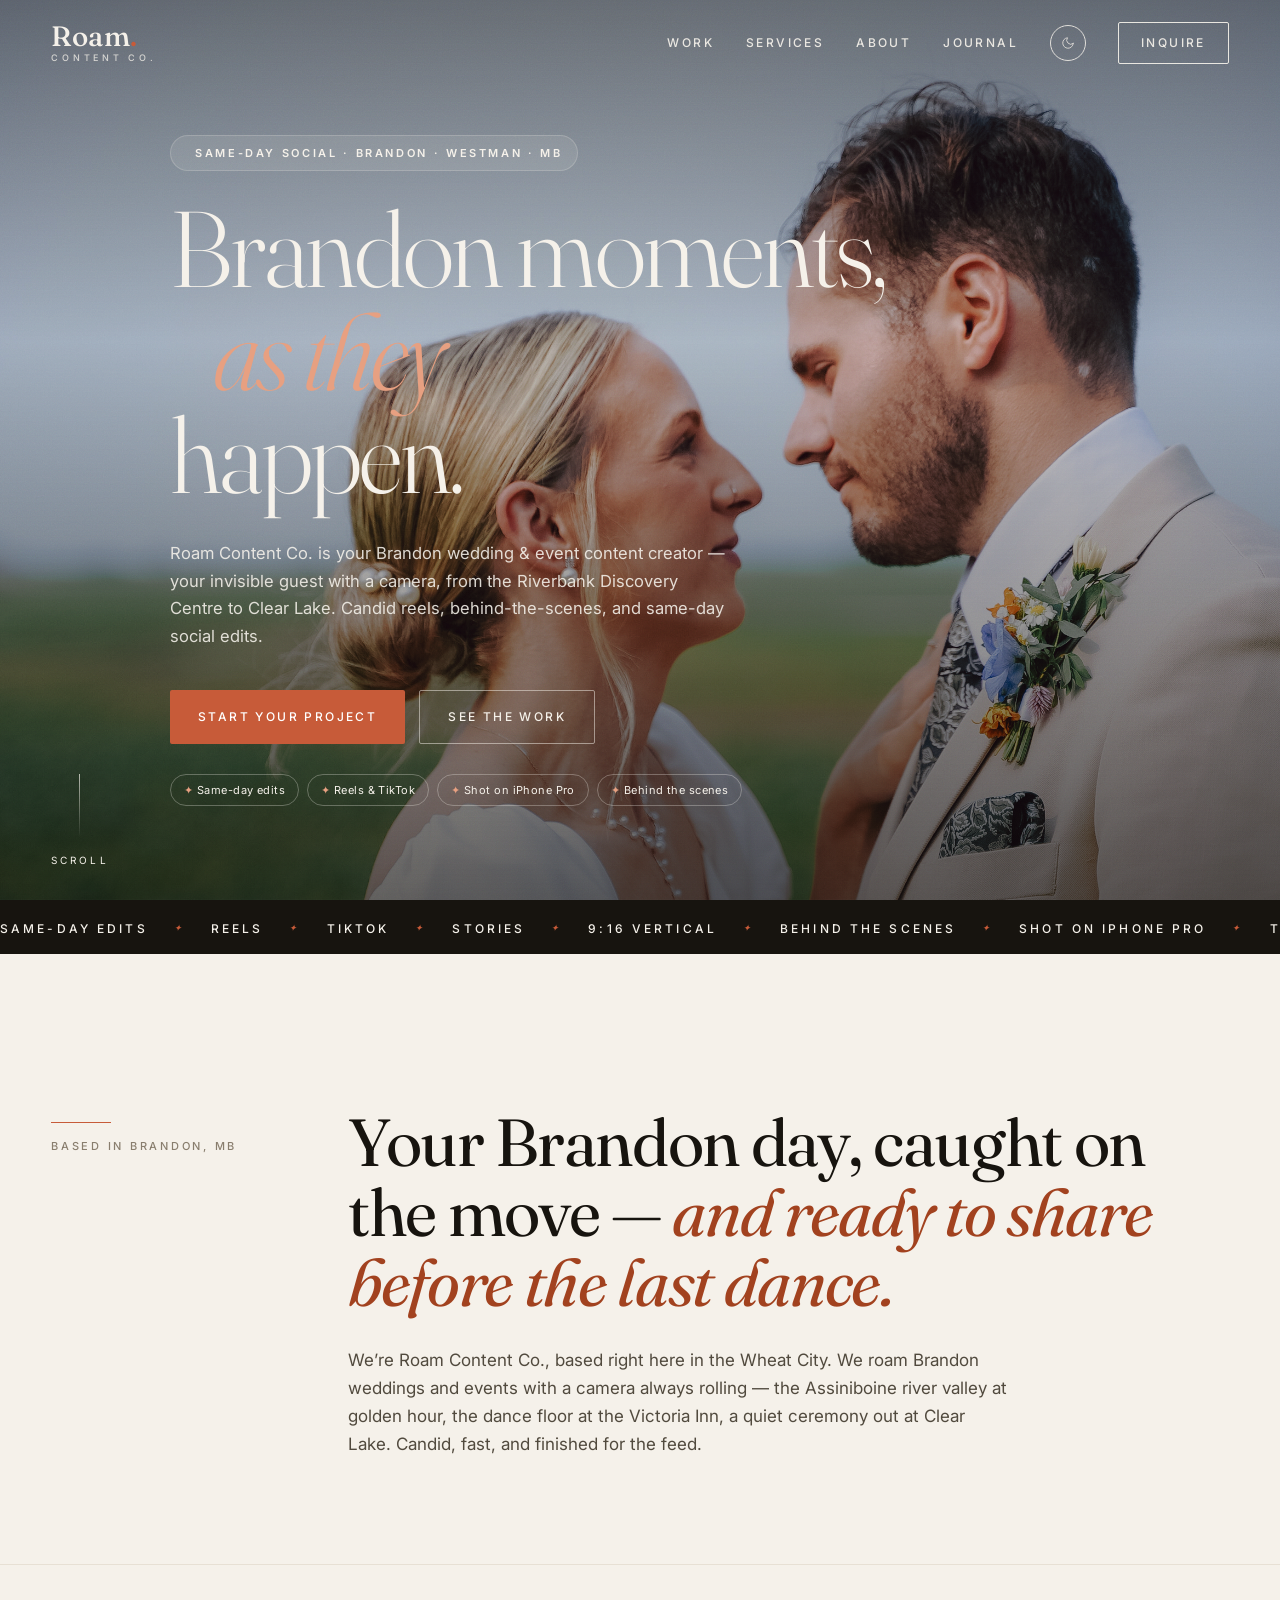
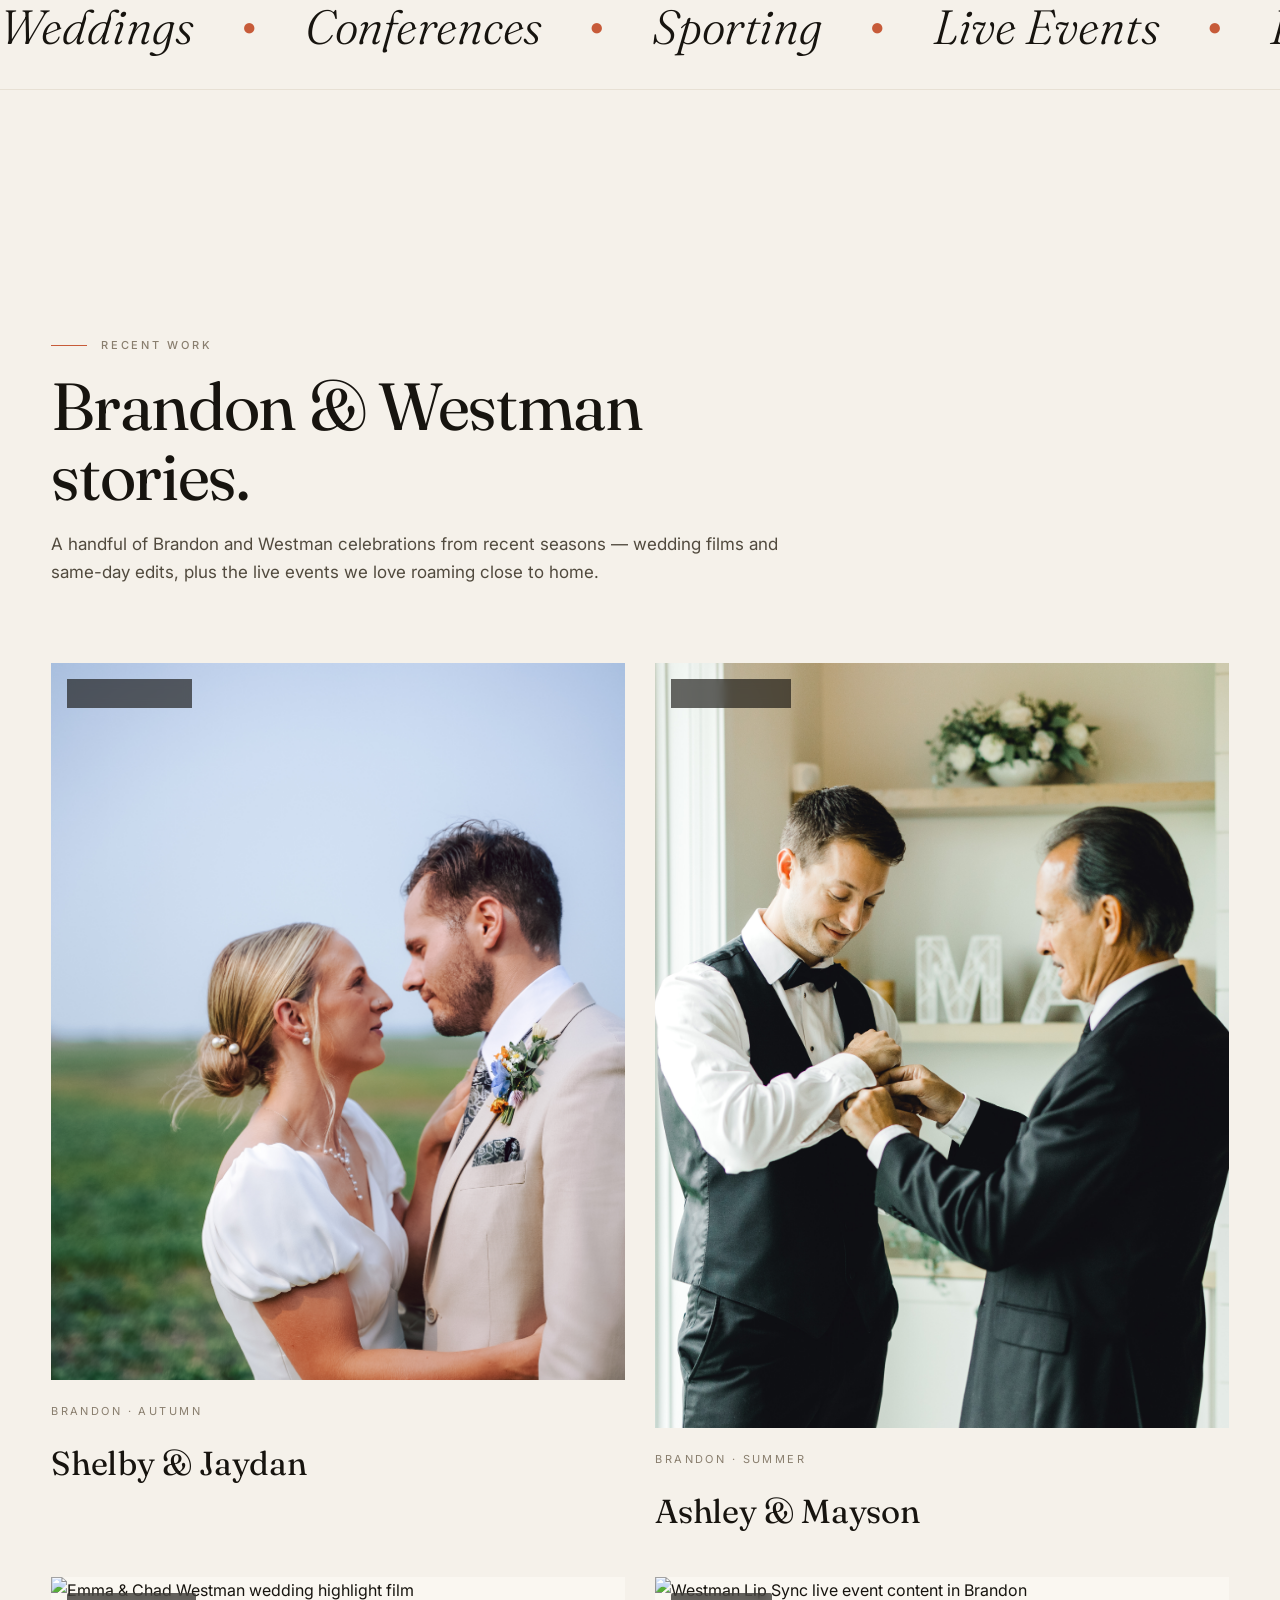
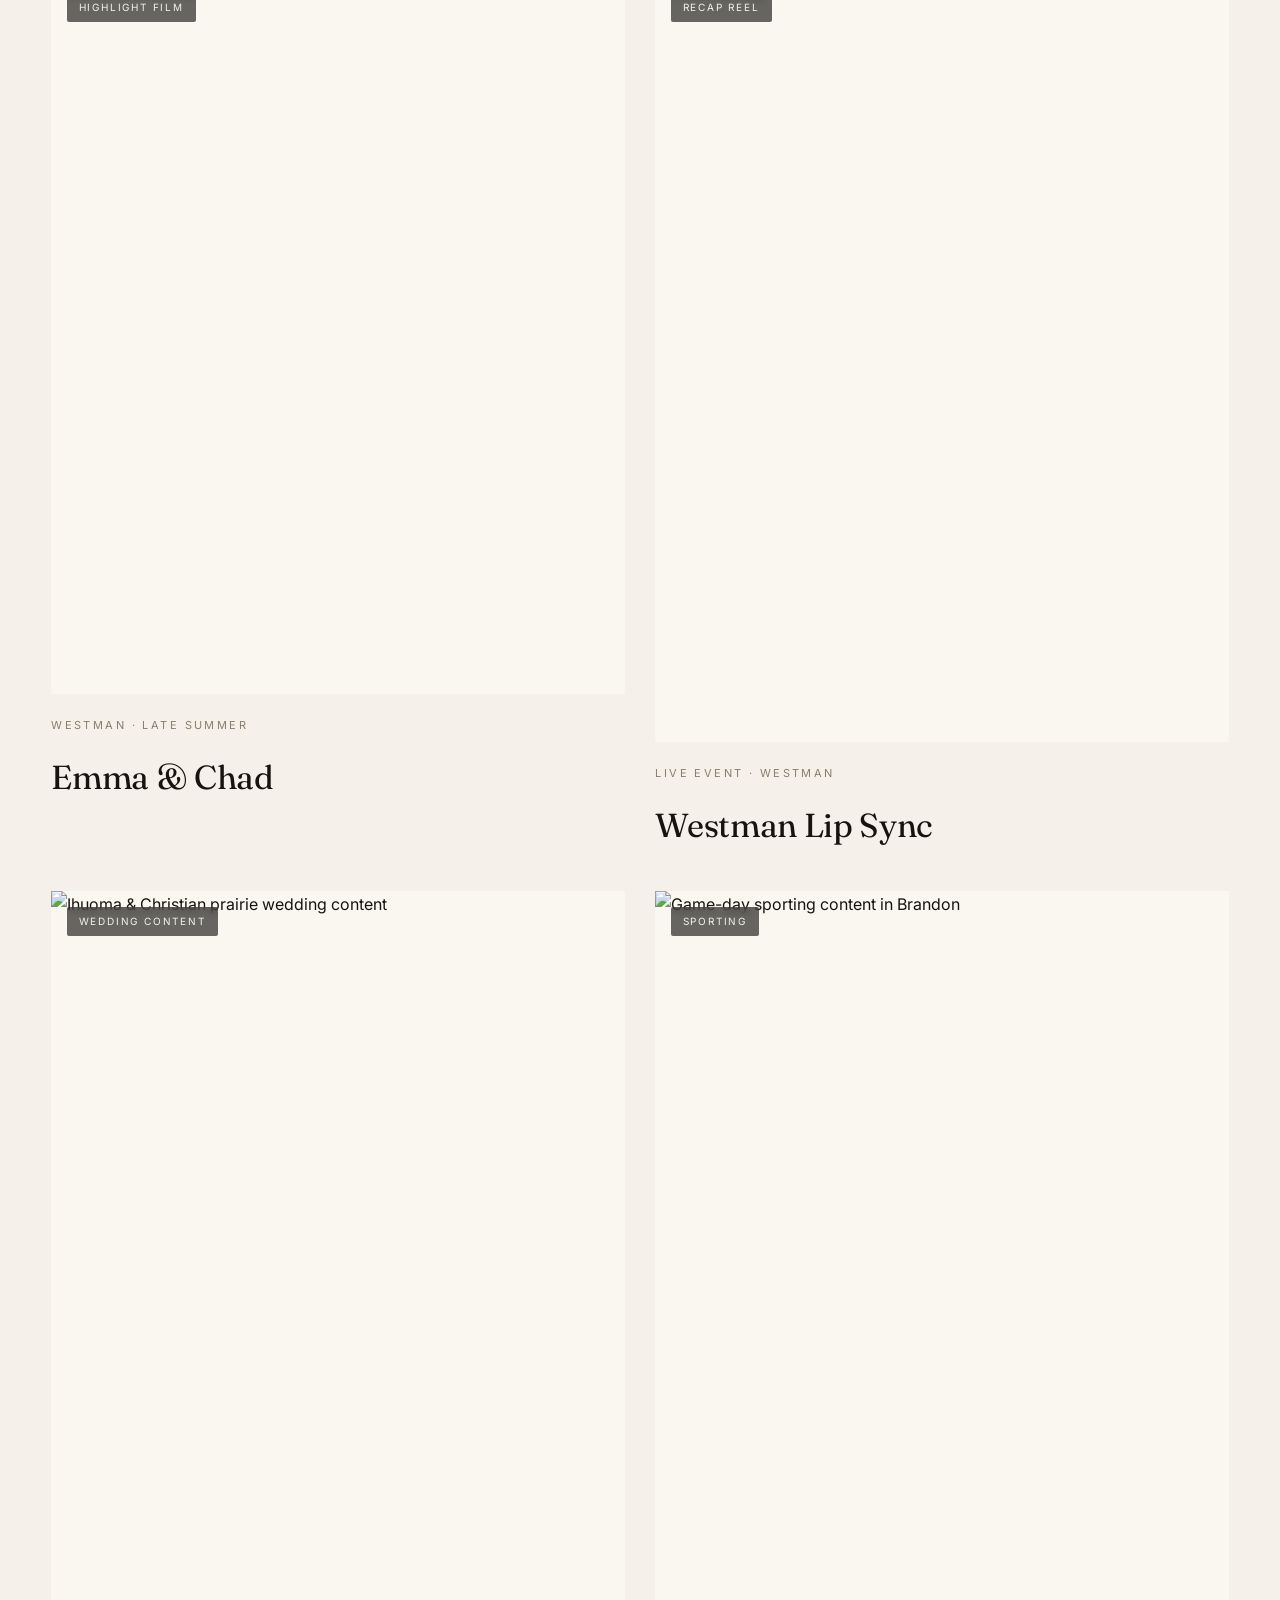
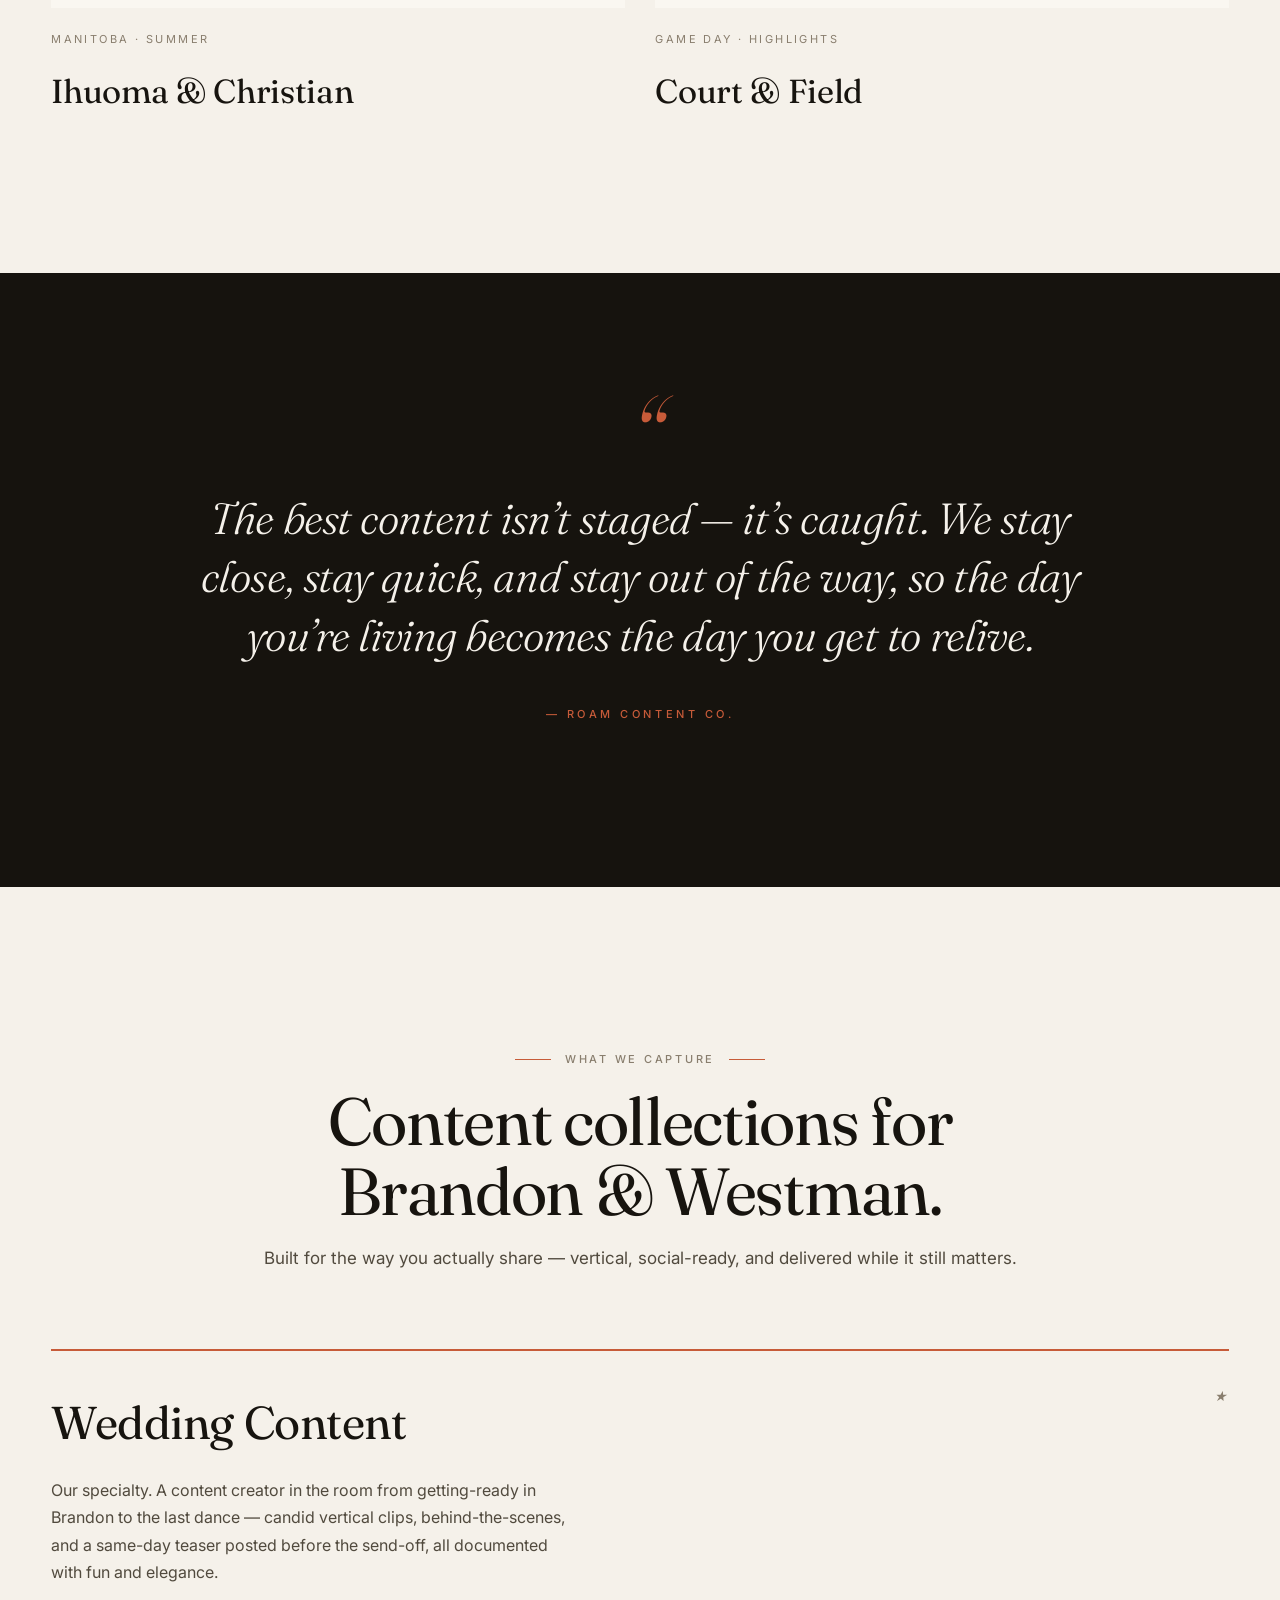
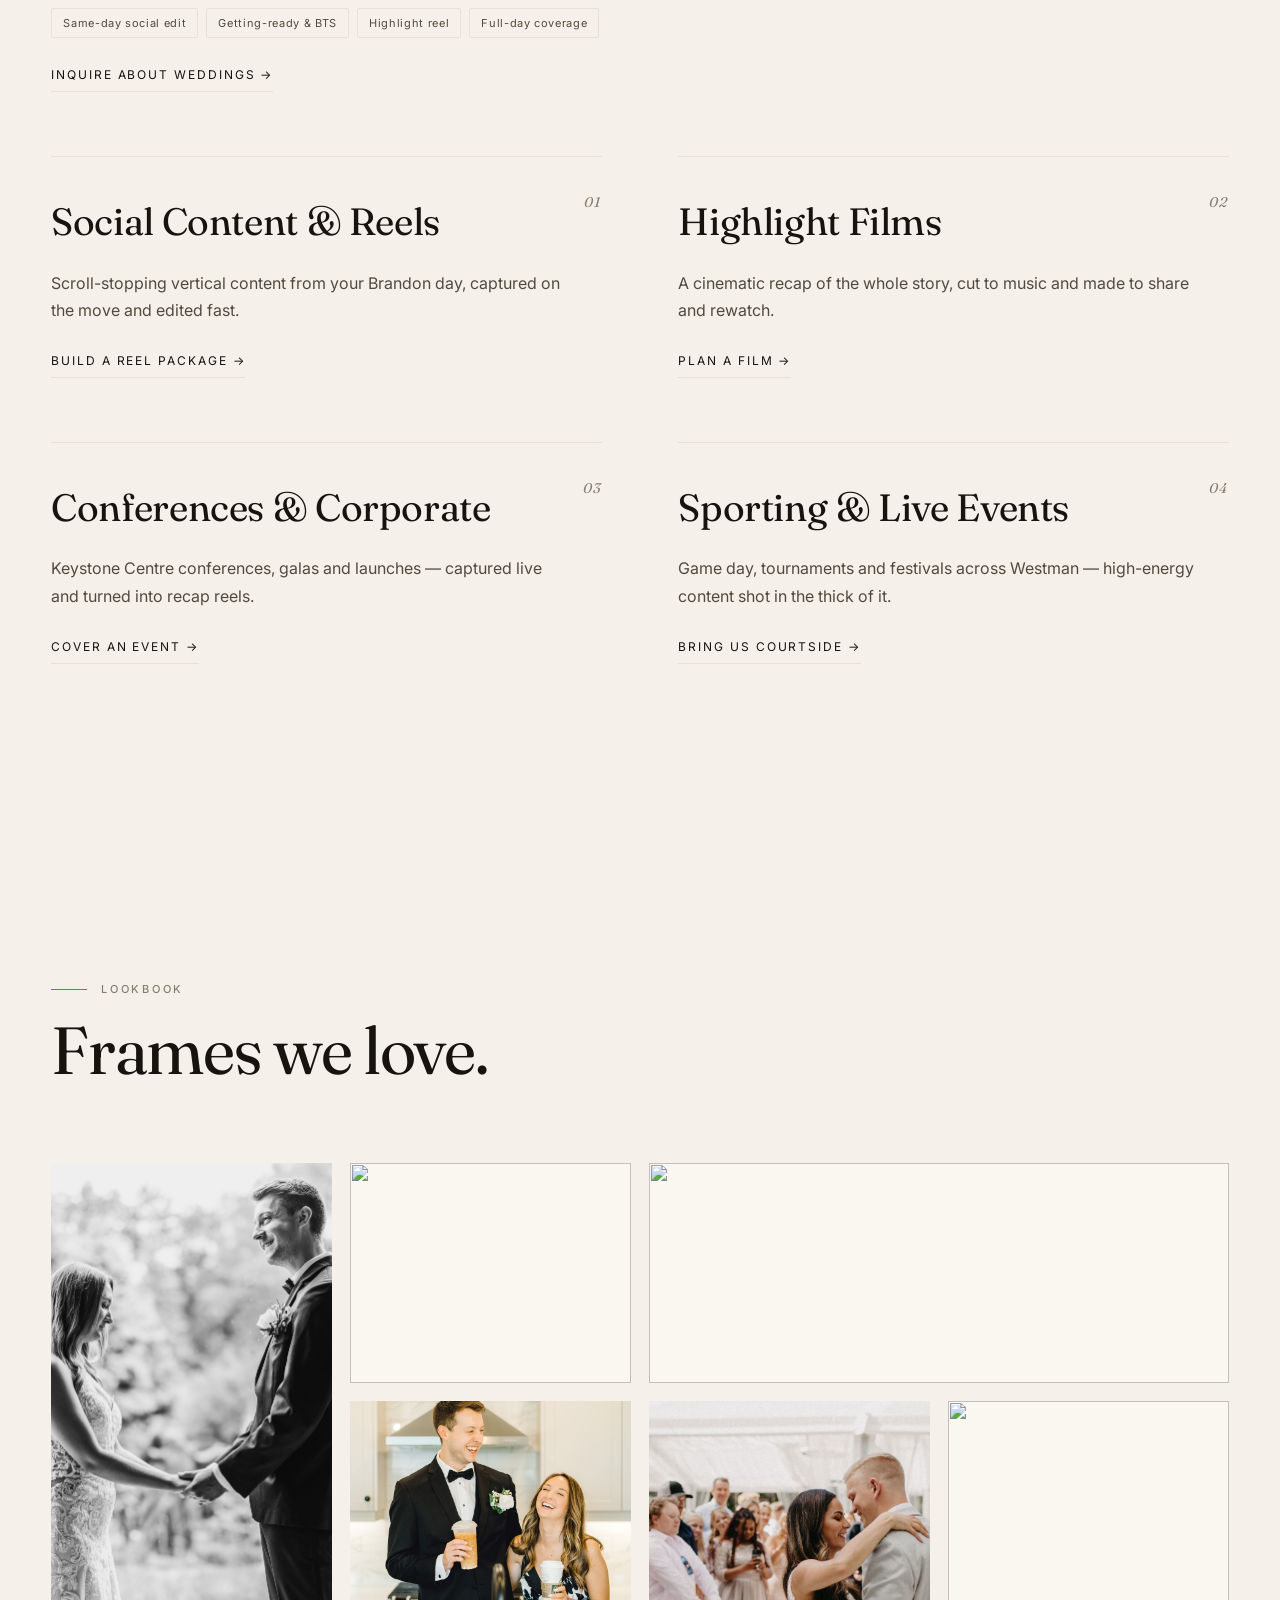
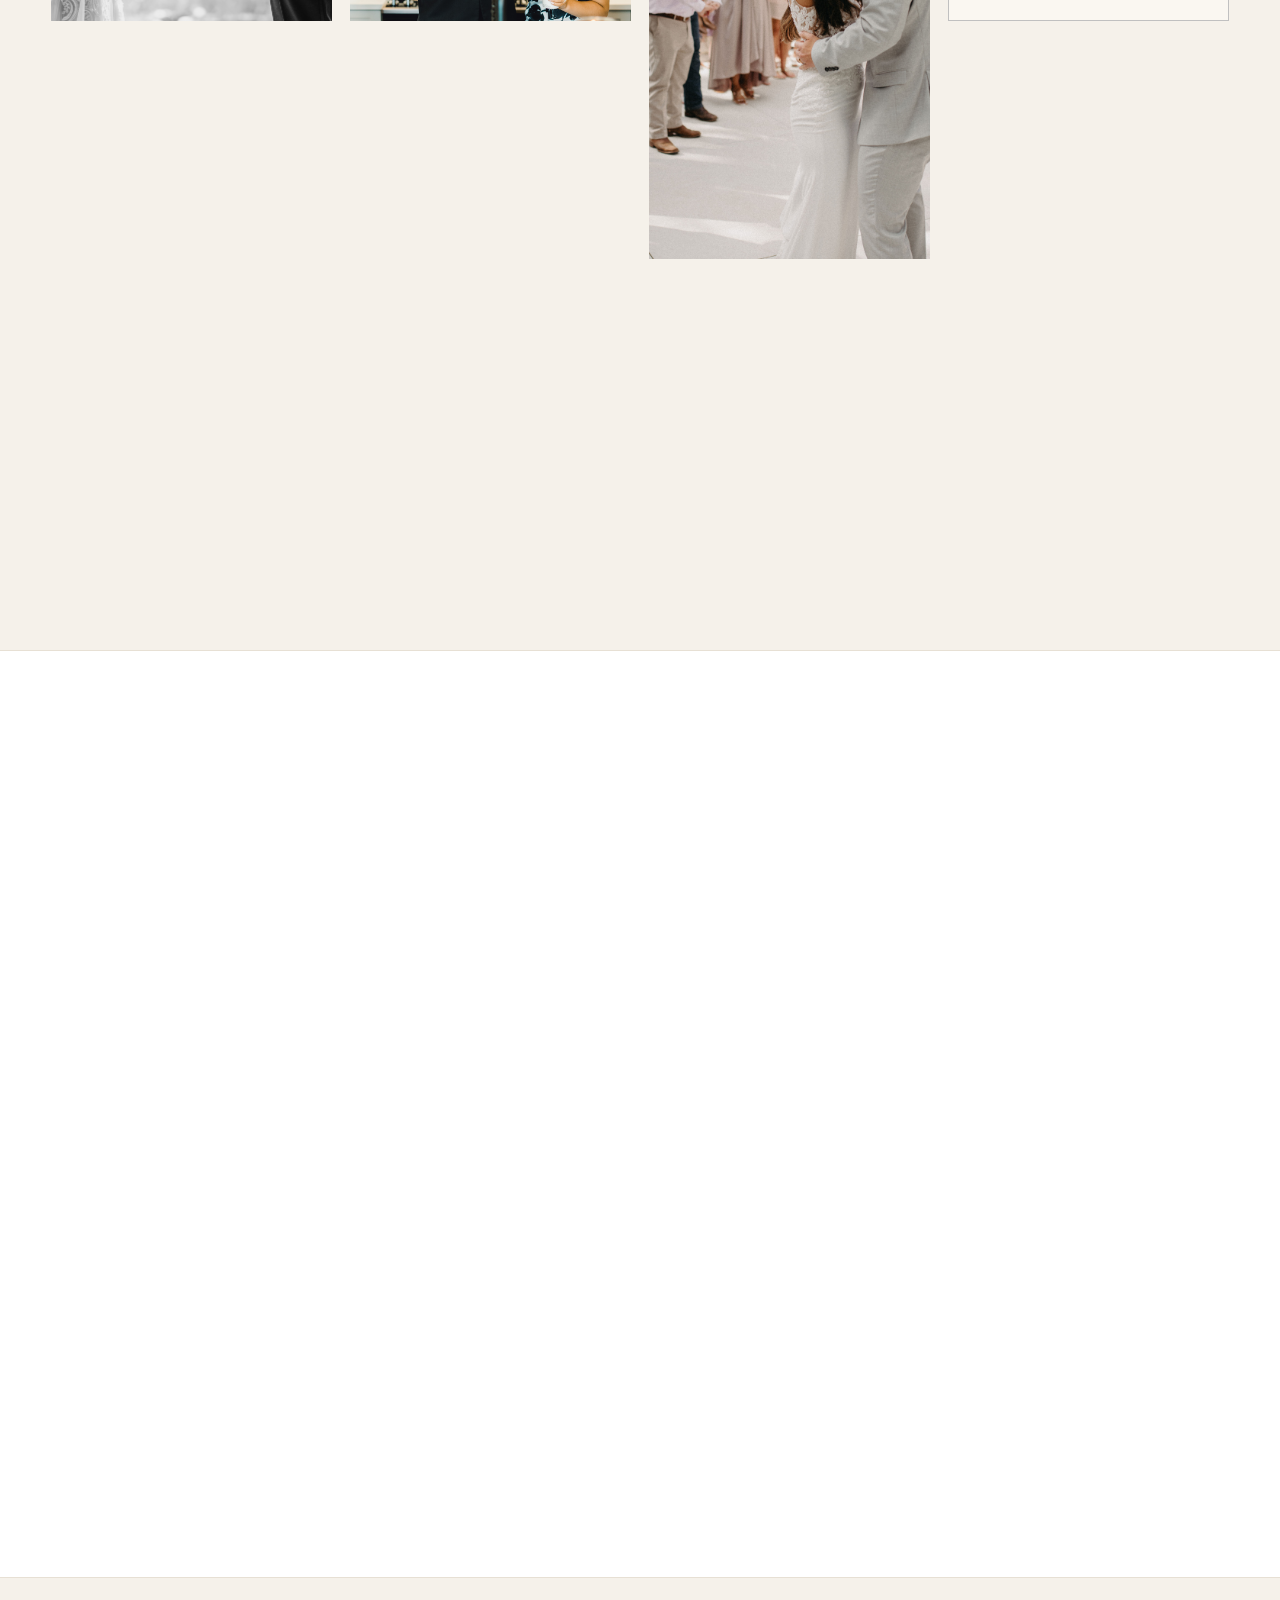
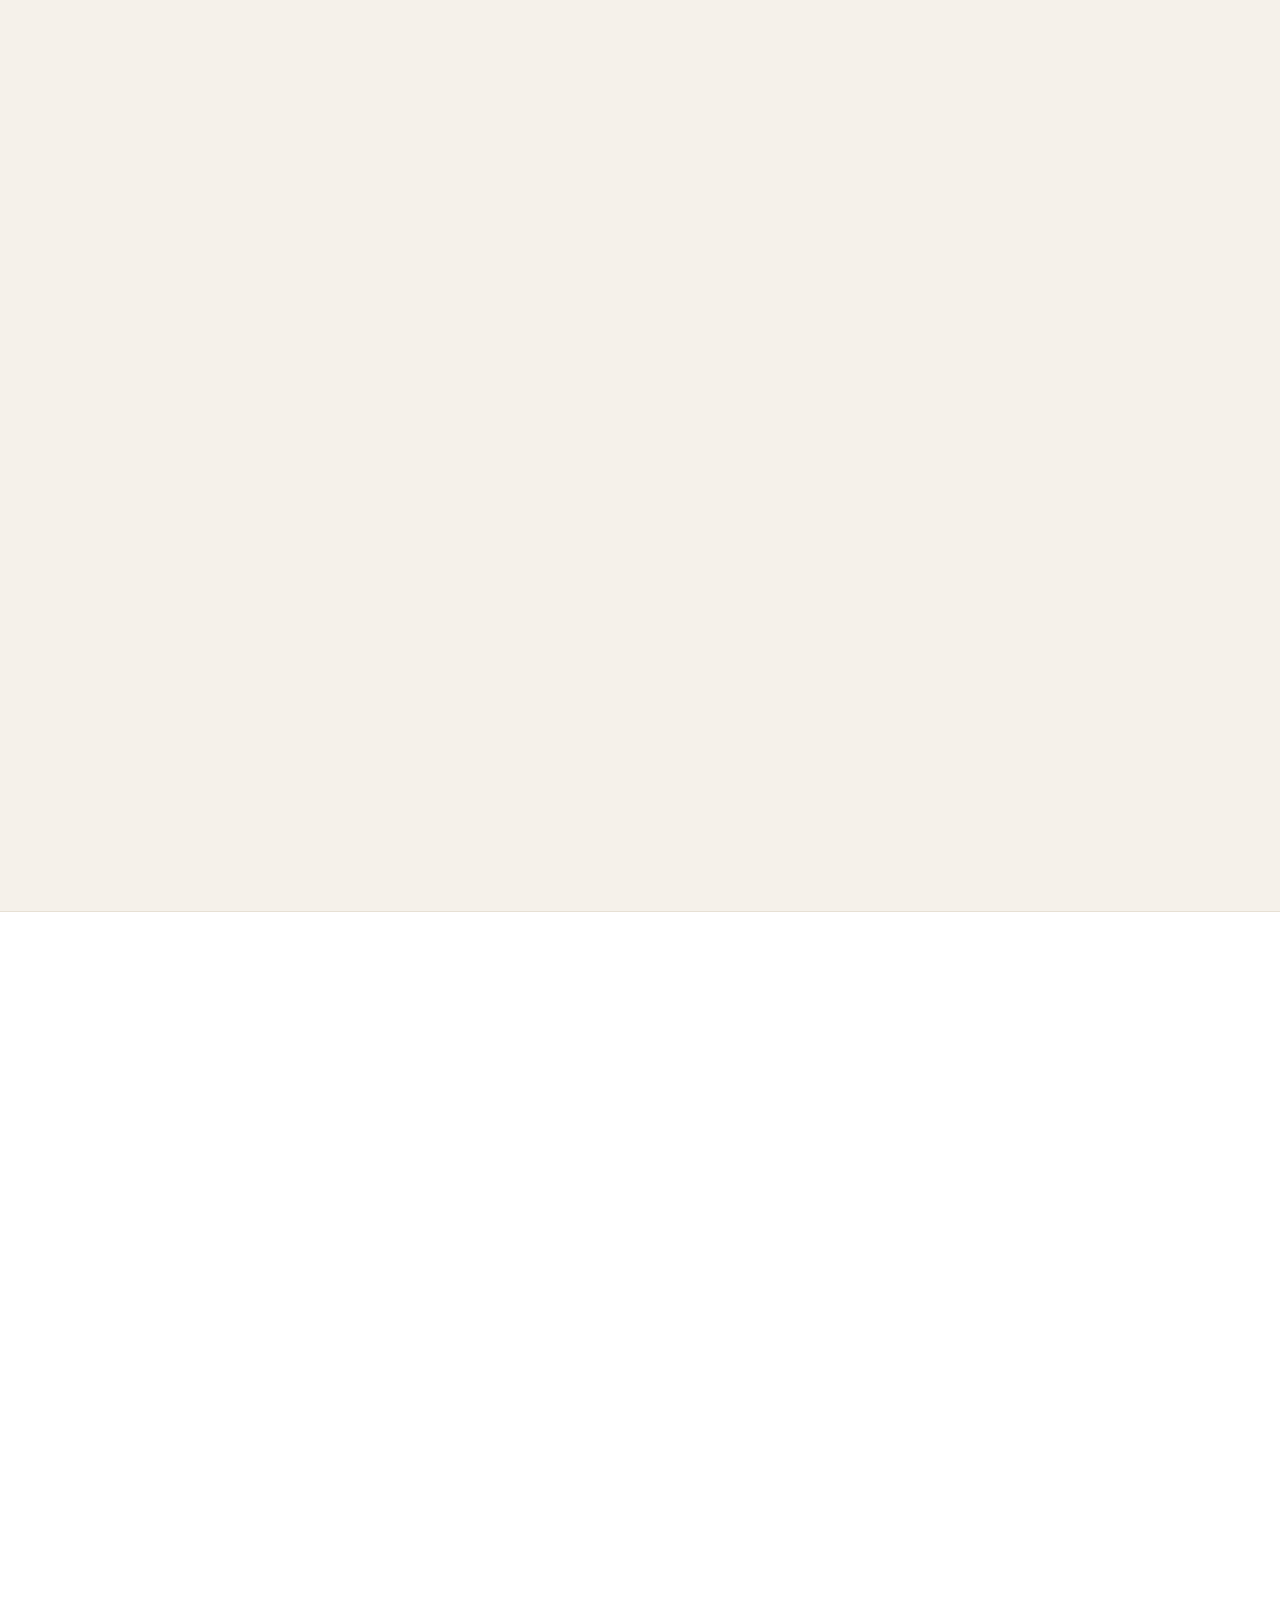
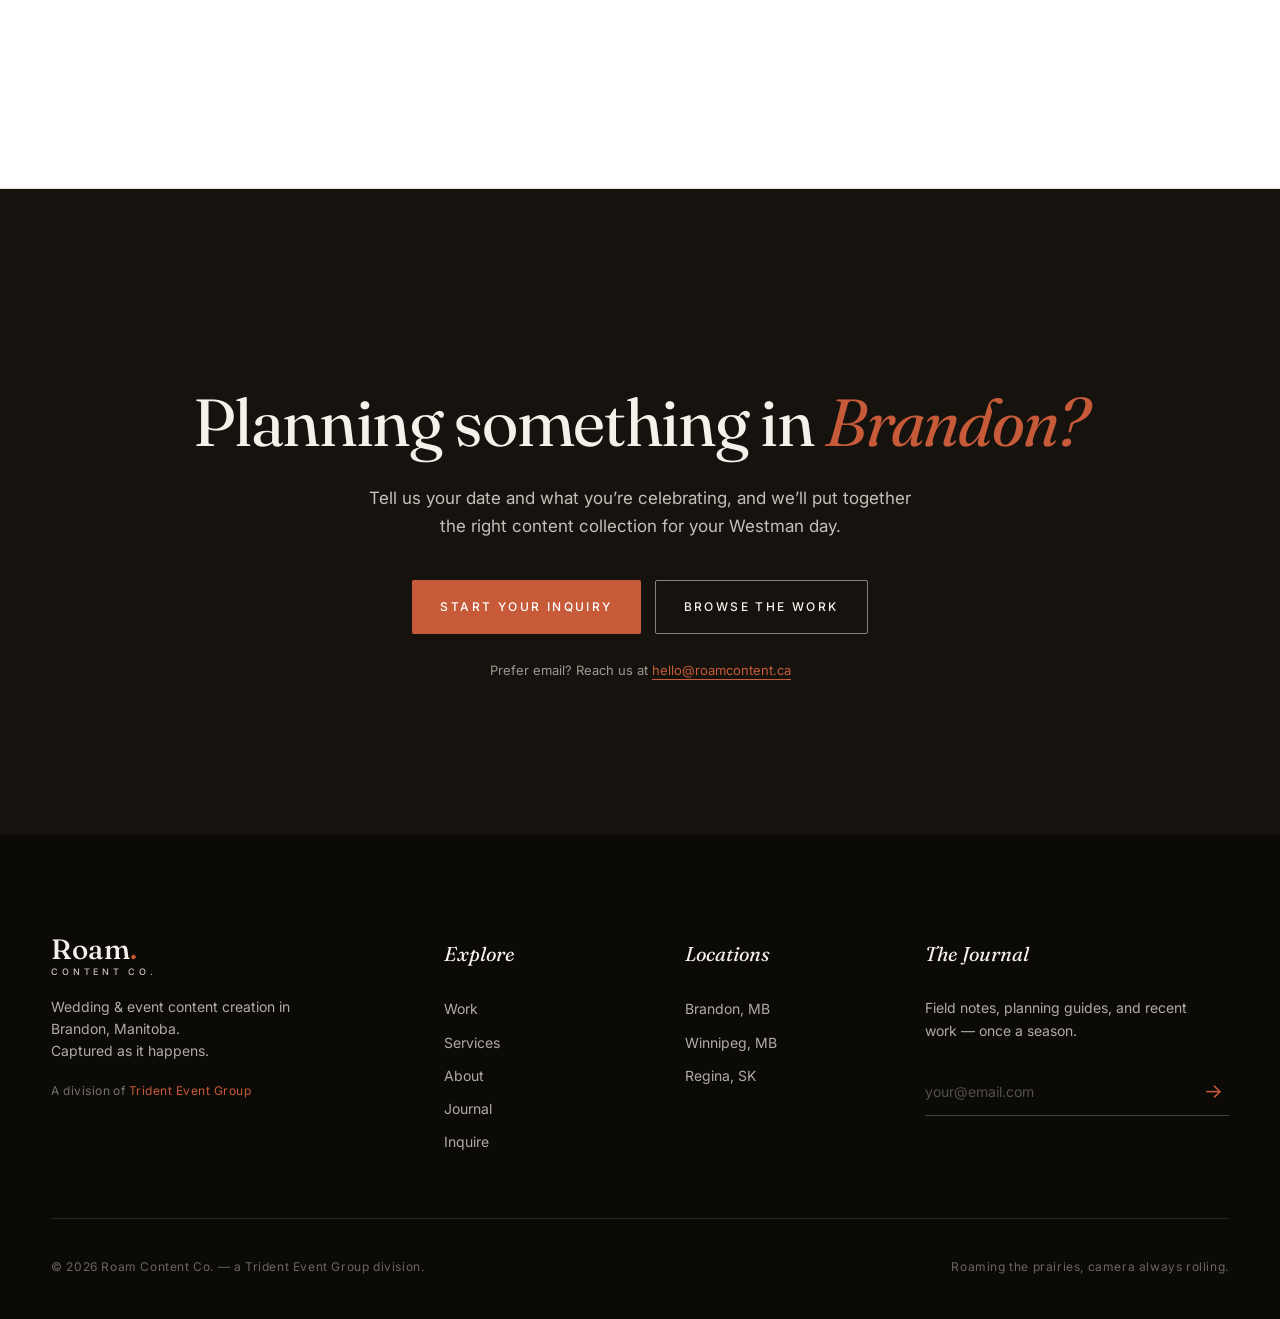
==== brandon/index.html @ edff13b4 "Initial commit: Roam Content static site Full site: homepage, inquiry page, and Brandon/Regina/Winni" ====
<!DOCTYPE html>
<html lang="en">

<head>
  <meta charset="UTF-8" />
  <meta name="viewport" content="width=device-width, initial-scale=1.0" />
  <title>Brandon Wedding Content Creator | Roam Content Co. — Westman, MB</title>
  <meta name="description"
    content="Brandon-based wedding & event content creator serving Westman and all of Manitoba. Same-day social reels, highlight films, and behind-the-scenes content — from the Riverbank Discovery Centre to Clear Lake. Inquire today." />
  <meta name="keywords"
    content="Brandon wedding content creator, Brandon wedding videographer, Westman content creator, Manitoba wedding content, Brandon social media content creator, Clear Lake wedding content, Riding Mountain wedding videographer, Brandon event content creation, Keystone Centre event content" />
  <meta name="robots" content="index, follow, max-image-preview:large" />
  <meta name="author" content="Roam Content Co." />
  <link rel="canonical" href="https://roamcontent.ca/brandon/" />

  <!-- Geo targeting -->
  <meta name="geo.region" content="CA-MB" />
  <meta name="geo.placename" content="Brandon, Manitoba" />
  <meta name="geo.position" content="49.8485;-99.9501" />
  <meta name="ICBM" content="49.8485, -99.9501" />

  <!-- Open Graph -->
  <meta property="og:type" content="website" />
  <meta property="og:site_name" content="Roam Content Co." />
  <meta property="og:title" content="Brandon Wedding Content Creator | Roam Content Co." />
  <meta property="og:description"
    content="Event content creation based in Brandon, Manitoba — serving Westman and the prairies. Reels, films, and behind-the-scenes, delivered fast." />
  <meta property="og:url" content="https://roamcontent.ca/brandon/" />
  <meta property="og:locale" content="en_CA" />
  <meta property="og:image" content="https://roamcontent.ca/public/media/wedding-shelby-jaydan-01.jpg" />

  <!-- Twitter -->
  <meta name="twitter:card" content="summary_large_image" />
  <meta name="twitter:title" content="Brandon Wedding Content Creator | Roam Content Co." />
  <meta name="twitter:description"
    content="Event content creation based in Brandon, Manitoba — serving Westman and the prairies." />
  <meta name="twitter:image" content="https://roamcontent.ca/public/media/wedding-shelby-jaydan-01.jpg" />

  <!-- Structured data -->
  <script type="application/ld+json">
  {
    "@context": "https://schema.org",
    "@type": "ProfessionalService",
    "@id": "https://roamcontent.ca/brandon/#business",
    "name": "Roam Content Co. — Brandon Wedding & Event Content",
    "url": "https://roamcontent.ca/brandon/",
    "image": "https://roamcontent.ca/public/media/wedding-shelby-jaydan-01.jpg",
    "email": "hello@roamcontent.ca",
    "priceRange": "$$",
    "description": "Event content creation based in Brandon, Manitoba — social-ready reels, highlight films, and behind-the-scenes content for weddings and events across Westman and the surrounding prairies.",
    "parentOrganization": { "@type": "Organization", "name": "Trident Event Group", "url": "https://tridenteventgroup.ca/" },
    "address": {
      "@type": "PostalAddress",
      "addressLocality": "Brandon",
      "addressRegion": "MB",
      "addressCountry": "CA"
    },
    "geo": { "@type": "GeoCoordinates", "latitude": 49.8485, "longitude": -99.9501 },
    "areaServed": [
      { "@type": "City", "name": "Brandon" },
      { "@type": "AdministrativeArea", "name": "Westman" },
      { "@type": "AdministrativeArea", "name": "Manitoba" }
    ],
    "sameAs": [ "https://www.instagram.com/roamcontent.co" ]
  }
  </script>
  <script type="application/ld+json">
  {
    "@context": "https://schema.org",
    "@type": "BreadcrumbList",
    "itemListElement": [
      { "@type": "ListItem", "position": 1, "name": "Home", "item": "https://roamcontent.ca/" },
      { "@type": "ListItem", "position": 2, "name": "Brandon", "item": "https://roamcontent.ca/brandon/" }
    ]
  }
  </script>
  <script type="application/ld+json">
  {
    "@context": "https://schema.org",
    "@type": "FAQPage",
    "mainEntity": [
      {
        "@type": "Question",
        "name": "Are you a Brandon-based wedding content creator?",
        "acceptedAnswer": { "@type": "Answer", "text": "Yes. Roam Content Co. is based right here in Brandon, Manitoba. We create content throughout the Wheat City and all of the Westman region, with no travel fee within Brandon." }
      },
      {
        "@type": "Question",
        "name": "Which Brandon-area venues do you create content at?",
        "acceptedAnswer": { "@type": "Answer", "text": "We regularly work at the Riverbank Discovery Centre, the Keystone Centre, the Victoria Inn, the Dome Building downtown, and out at Clear Lake and Elkhorn Resort in Riding Mountain National Park." }
      },
      {
        "@type": "Question",
        "name": "Can we get a social reel the same day as our Brandon wedding?",
        "acceptedAnswer": { "@type": "Answer", "text": "Absolutely — same-day social edits are our signature. We capture your Brandon day on the move and post a teaser reel before the send-off, with the full gallery and highlight film to follow." }
      },
      {
        "@type": "Question",
        "name": "Do you cover events beyond weddings in Brandon?",
        "acceptedAnswer": { "@type": "Answer", "text": "Yes. Beyond weddings we cover conferences at the Keystone Centre, sporting events, festivals like the Westman Lip Sync, and corporate functions across Brandon and Westman." }
      }
    ]
  }
  </script>

  <link rel="preconnect" href="https://fonts.googleapis.com" />
  <link rel="preconnect" href="https://fonts.gstatic.com" crossorigin />
  <link
    href="https://fonts.googleapis.com/css2?family=Fraunces:ital,opsz,wght@0,9..144,300;0,9..144,400;0,9..144,500;0,9..144,600;1,9..144,300;1,9..144,400;1,9..144,500&family=Inter:wght@300;400;500;600&display=swap"
    rel="stylesheet" />

  <script>
    (function () {
      try {
        var p = new URLSearchParams(location.search);
        var forced = p.get('theme');
        var stored = localStorage.getItem('roam-theme');
        var prefersDark = window.matchMedia && window.matchMedia('(prefers-color-scheme: dark)').matches;
        var t = forced || stored || (prefersDark ? 'dark' : 'light');
        if (t !== 'dark' && t !== 'light') t = 'light';
        document.documentElement.setAttribute('data-theme', t);
      } catch (e) {
        document.documentElement.setAttribute('data-theme', 'light');
      }
    })();
  </script>

  <link rel="stylesheet" href="/styles.css" />
  <link rel="icon" href="/public/logos/favicon.svg" type="image/svg+xml" />
</head>

<body>

  <!-- ── NAV ────────────────────────────────────────────────── -->
  <header class="nav" id="nav">
    <div class="nav__inner">
      <a href="/" class="nav__logo" aria-label="Roam Content Co. — home">
        <span class="wordmark">
          <span class="wordmark__name">Roam<span class="dot">.</span></span>
          <span class="wordmark__sub">Content&nbsp;Co.</span>
        </span>
      </a>
      <nav class="nav__menu" aria-label="Primary">
        <a href="#work">Work</a>
        <a href="#services">Services</a>
        <a href="#about">About</a>
        <a href="/#journal">Journal</a>
        <button class="nav__theme" type="button" aria-label="Toggle dark mode" aria-pressed="false">
          <svg class="icon icon--moon" viewBox="0 0 24 24" aria-hidden="true">
            <path d="M21 12.79A9 9 0 1 1 11.21 3 7 7 0 0 0 21 12.79z" />
          </svg>
          <svg class="icon icon--sun" viewBox="0 0 24 24" aria-hidden="true">
            <circle cx="12" cy="12" r="4" />
            <path d="M12 2v2M12 20v2M4.93 4.93l1.41 1.41M17.66 17.66l1.41 1.41M2 12h2M20 12h2M4.93 19.07l1.41-1.41M17.66 6.34l1.41-1.41" />
          </svg>
        </button>
        <a href="/inquiry.html" class="nav__cta">Inquire</a>
      </nav>
      <button class="nav__toggle" aria-label="Open menu" aria-expanded="false">
        <span></span><span></span>
      </button>
    </div>
  </header>

  <!-- ── HERO ───────────────────────────────────────────────── -->
  <section class="hero" id="top">
    <div class="hero__media grain">
      <img src="/public/media/wedding-shelby-jaydan-01.jpg" alt="A Brandon, Manitoba wedding captured by Roam Content Co." class="hero__img" />
      <div class="hero__overlay"></div>
    </div>
    <div class="hero__content">
      <p class="hero__kicker"><span class="live-dot" aria-hidden="true"></span><span>Same-day social · Brandon · Westman · MB</span></p>
      <h1 class="hero__title">
        <span class="line">Brandon moments,</span>
        <span class="line line--italic">as they</span>
        <span class="line">happen.</span>
      </h1>
      <p class="hero__sub">
        Roam Content Co. is your Brandon wedding &amp; event content creator &mdash; your invisible guest with a camera,
        from the Riverbank Discovery Centre to Clear Lake. Candid reels, behind-the-scenes, and same-day social edits.
      </p>
      <div class="hero__ctas">
        <a href="/inquiry.html" class="btn btn--primary">Start your project</a>
        <a href="#work" class="btn btn--ghost">See the work</a>
      </div>
      <ul class="hero__chips">
        <li>Same-day edits</li>
        <li>Reels &amp; TikTok</li>
        <li>Shot on iPhone&nbsp;Pro</li>
        <li>Behind the scenes</li>
      </ul>
    </div>
    <a href="#intro" class="hero__scroll" aria-label="Scroll to content">
      <span class="hero__scroll-line"></span><span>scroll</span>
    </a>
  </section>

  <!-- ── FORMAT TICKER ──────────────────────────────────────── -->
  <div class="ticker" aria-hidden="true">
    <div class="ticker__track">
      <span>Same-Day Edits <i class="star">&#10022;</i> Reels <i class="star">&#10022;</i> TikTok <i class="star">&#10022;</i> Stories <i class="star">&#10022;</i> 9:16 Vertical <i class="star">&#10022;</i> Behind the Scenes <i class="star">&#10022;</i> Shot on iPhone&nbsp;Pro <i class="star">&#10022;</i> Trending Audio <i class="star">&#10022;</i></span>
      <span>Same-Day Edits <i class="star">&#10022;</i> Reels <i class="star">&#10022;</i> TikTok <i class="star">&#10022;</i> Stories <i class="star">&#10022;</i> 9:16 Vertical <i class="star">&#10022;</i> Behind the Scenes <i class="star">&#10022;</i> Shot on iPhone&nbsp;Pro <i class="star">&#10022;</i> Trending Audio <i class="star">&#10022;</i></span>
    </div>
  </div>

  <!-- ── INTRO / MARQUEE ────────────────────────────────────── -->
  <section class="intro" id="intro">
    <div class="container intro__grid">
      <div class="intro__label">
        <span class="rule"></span>
        <span>Based in Brandon, MB</span>
      </div>
      <div class="intro__body">
        <h2 class="serif h-display">
          Your Brandon day, caught on the move &mdash; <em>and ready to share before the last dance.</em>
        </h2>
        <p class="muted">
          We&rsquo;re Roam Content Co., based right here in the Wheat City. We roam Brandon weddings and events with a
          camera always rolling &mdash; the Assiniboine river valley at golden hour, the dance floor at the Victoria Inn,
          a quiet ceremony out at Clear Lake. Candid, fast, and finished for the feed.
        </p>
      </div>
    </div>

    <div class="marquee" aria-hidden="true">
      <div class="marquee__track">
        <span>Weddings</span><span class="dot">&#9679;</span>
        <span>Conferences</span><span class="dot">&#9679;</span>
        <span>Sporting</span><span class="dot">&#9679;</span>
        <span>Live Events</span><span class="dot">&#9679;</span>
        <span>Behind the Scenes</span><span class="dot">&#9679;</span>
        <span>Weddings</span><span class="dot">&#9679;</span>
        <span>Conferences</span><span class="dot">&#9679;</span>
        <span>Sporting</span><span class="dot">&#9679;</span>
        <span>Live Events</span><span class="dot">&#9679;</span>
        <span>Behind the Scenes</span><span class="dot">&#9679;</span>
      </div>
    </div>
  </section>

  <!-- ── FEATURED WORK ─────────────────────────────────────── -->
  <section class="featured" id="work">
    <div class="container">
      <header class="section-head">
        <span class="eyebrow"><span class="rule"></span>Recent Work</span>
        <h2 class="serif h-display">Brandon &amp; Westman stories.</h2>
        <p class="section-head__sub">A handful of Brandon and Westman celebrations from recent seasons &mdash; wedding
          films and same-day edits, plus the live events we love roaming close to home.</p>
      </header>

      <div class="featured__grid">
        <div class="couple">
          <div class="couple__media">
            <span class="couple__tag">Same-Day Edit</span>
            <img loading="lazy" src="/public/media/wedding-shelby-jaydan-01.jpg" alt="Shelby & Jaydan wedding content in Brandon" />
          </div>
          <div class="couple__caption"><span class="couple__meta">Brandon · Autumn</span><h3 class="serif">Shelby &amp; Jaydan</h3></div>
        </div>
        <div class="couple couple--tall">
          <div class="couple__media">
            <span class="couple__tag">Wedding Film</span>
            <img loading="lazy" src="/public/media/wedding-ashley-mayson-02.jpg" alt="Ashley & Mayson Brandon wedding film" />
          </div>
          <div class="couple__caption"><span class="couple__meta">Brandon · Summer</span><h3 class="serif">Ashley &amp; Mayson</h3></div>
        </div>
        <div class="couple">
          <div class="couple__media">
            <span class="couple__tag">Highlight Film</span>
            <img loading="lazy" src="/public/media/wedding-emma-chad-01.jpg" alt="Emma & Chad Westman wedding highlight film" />
          </div>
          <div class="couple__caption"><span class="couple__meta">Westman · Late Summer</span><h3 class="serif">Emma &amp; Chad</h3></div>
        </div>
        <div class="couple couple--tall">
          <div class="couple__media">
            <span class="couple__tag">Recap Reel</span>
            <img loading="lazy" src="/public/media/event-westman-lipsync-01.jpg" alt="Westman Lip Sync live event content in Brandon" />
          </div>
          <div class="couple__caption"><span class="couple__meta">Live Event · Westman</span><h3 class="serif">Westman Lip Sync</h3></div>
        </div>
        <div class="couple">
          <div class="couple__media">
            <span class="couple__tag">Wedding Content</span>
            <img loading="lazy" src="/public/media/wedding-ihuoma-christian-01.jpg" alt="Ihuoma & Christian prairie wedding content" />
          </div>
          <div class="couple__caption"><span class="couple__meta">Manitoba · Summer</span><h3 class="serif">Ihuoma &amp; Christian</h3></div>
        </div>
        <div class="couple">
          <div class="couple__media">
            <span class="couple__tag">Sporting</span>
            <img loading="lazy" src="/public/media/event-sport-01.jpg" alt="Game-day sporting content in Brandon" />
          </div>
          <div class="couple__caption"><span class="couple__meta">Game Day · Highlights</span><h3 class="serif">Court &amp; Field</h3></div>
        </div>
      </div>
    </div>
  </section>

  <!-- ── QUOTE ─────────────────────────────────────────────── -->
  <section class="quote-band" aria-label="Studio philosophy">
    <div class="container">
      <p class="quote-band__mark">&ldquo;</p>
      <p class="quote-band__text">
        The best content isn&rsquo;t staged &mdash; it&rsquo;s caught. We stay close, stay quick, and stay out of the way,
        so the day you&rsquo;re living becomes the day you get to relive.
      </p>
      <p class="quote-band__attr">— Roam Content Co.</p>
    </div>
  </section>

  <!-- ── SERVICES ──────────────────────────────────────────── -->
  <section class="experience" id="services">
    <div class="container">
      <header class="section-head section-head--center">
        <span class="eyebrow"><span class="rule"></span>What We Capture<span class="rule"></span></span>
        <h2 class="serif h-display">Content collections for Brandon &amp; Westman.</h2>
        <p class="section-head__sub">Built for the way you actually share &mdash; vertical, social-ready, and delivered
          while it still matters.</p>
      </header>

      <div class="experience__grid">
        <article class="service service--feature">
          <span class="service__num">★</span>
          <h3 class="serif">Wedding Content</h3>
          <p>Our specialty. A content creator in the room from getting-ready in Brandon to the last dance &mdash; candid
            vertical clips, behind-the-scenes, and a same-day teaser posted before the send-off, all documented with fun
            and elegance.</p>
          <ul class="service__tags">
            <li>Same-day social edit</li>
            <li>Getting-ready &amp; BTS</li>
            <li>Highlight reel</li>
            <li>Full-day coverage</li>
          </ul>
          <a href="/inquiry.html" class="link-arrow">Inquire about weddings &rarr;</a>
        </article>

        <article class="service">
          <span class="service__num">01</span>
          <h3 class="serif">Social Content &amp; Reels</h3>
          <p>Scroll-stopping vertical content from your Brandon day, captured on the move and edited fast.</p>
          <a href="/inquiry.html" class="link-arrow">Build a reel package &rarr;</a>
        </article>
        <article class="service">
          <span class="service__num">02</span>
          <h3 class="serif">Highlight Films</h3>
          <p>A cinematic recap of the whole story, cut to music and made to share and rewatch.</p>
          <a href="/inquiry.html" class="link-arrow">Plan a film &rarr;</a>
        </article>
        <article class="service">
          <span class="service__num">03</span>
          <h3 class="serif">Conferences &amp; Corporate</h3>
          <p>Keystone Centre conferences, galas and launches &mdash; captured live and turned into recap reels.</p>
          <a href="/inquiry.html" class="link-arrow">Cover an event &rarr;</a>
        </article>
        <article class="service">
          <span class="service__num">04</span>
          <h3 class="serif">Sporting &amp; Live Events</h3>
          <p>Game day, tournaments and festivals across Westman &mdash; high-energy content shot in the thick of it.</p>
          <a href="/inquiry.html" class="link-arrow">Bring us courtside &rarr;</a>
        </article>
      </div>
    </div>
  </section>

  <!-- ── LOOKBOOK MASONRY ─────────────────────────────────── -->
  <section class="lookbook">
    <div class="container">
      <header class="section-head"><span class="eyebrow"><span class="rule"></span>Lookbook</span><h2 class="serif h-display">Frames we love.</h2></header>
      <div class="masonry">
        <figure class="masonry__item masonry__item--tall"><img loading="lazy" src="/public/media/wedding-ashley-mayson-01.jpg" alt="" /></figure>
        <figure class="masonry__item"><img loading="lazy" src="/public/media/engagement-brenna-bryce-02.jpg" alt="" /></figure>
        <figure class="masonry__item masonry__item--wide"><img loading="lazy" src="/public/media/wedding-shelby-jaydan-02.jpg" alt="" /></figure>
        <figure class="masonry__item"><img loading="lazy" src="/public/media/wedding-ashley-mayson-04.jpg" alt="" /></figure>
        <figure class="masonry__item masonry__item--tall"><img loading="lazy" src="/public/media/wedding-laura-tim-01.jpg" alt="" /></figure>
        <figure class="masonry__item"><img loading="lazy" src="/public/media/engagement-divyaraj-nitasha-01.jpg" alt="" /></figure>
        <figure class="masonry__item"><img loading="lazy" src="/public/media/wedding-ihuoma-christian-02.jpg" alt="" /></figure>
        <figure class="masonry__item masonry__item--wide"><img loading="lazy" src="/public/media/event-westman-lipsync-02.jpg" alt="" /></figure>
        <figure class="masonry__item"><img loading="lazy" src="/public/media/event-sport-01.jpg" alt="" /></figure>
      </div>
    </div>
  </section>

  <!-- ── ABOUT ─────────────────────────────────────────────── -->
  <section class="about" id="about">
    <div class="container about__grid">
      <div class="about__media">
        <img loading="lazy" src="/public/media/wedding-shelby-jaydan-03.jpg" alt="Behind the scenes with Roam Content Co. in Brandon" />
        <span class="about__caption">Behind the scenes</span>
      </div>
      <div class="about__copy">
        <span class="eyebrow"><span class="rule"></span>About</span>
        <h2 class="serif h-display">Hello &mdash; <em>we&rsquo;re Roam, from Brandon.</em></h2>
        <p class="lead">Roam Content Co. is the content-creation house of Trident Event Group, born right here on the
          Westman prairie and built for the way people share today.</p>
        <p>We&rsquo;re the team with a camera always rolling &mdash; tucked into the getting-ready chaos, catching the
          speech that lands and the dance floor that goes off. We don&rsquo;t direct your Brandon day; we document it,
          fast and unobtrusive, and hand it back while it&rsquo;s still warm.</p>
        <ul class="about__stats">
          <li><span class="stat__num">48h</span><span class="stat__label">Typical turnaround</span></li>
          <li><span class="stat__num">$0</span><span class="stat__label">Travel within Brandon</span></li>
          <li><span class="stat__num">&#8734;</span><span class="stat__label">Moments caught</span></li>
        </ul>
      </div>
    </div>
  </section>

  <!-- ── TESTIMONIALS ──────────────────────────────────────── -->
  <section class="testimonials" id="reviews">
    <div class="container">
      <header class="section-head section-head--center"><span class="eyebrow"><span class="rule"></span>Kind Words<span class="rule"></span></span><h2 class="serif h-display">From our Brandon couples &amp; clients.</h2></header>
      <div class="testimonials__grid">
        <blockquote class="testimonial">
          <p>&ldquo;They had a reel posted before our send-off &mdash; our families across the country watched our Brandon
            day the same night. We&rsquo;ve never seen anything like it.&rdquo;</p>
          <footer><cite class="serif">Ashley &amp; Mayson</cite><span>Brandon, MB</span></footer>
        </blockquote>
        <blockquote class="testimonial">
          <p>&ldquo;Calm, fast, and everywhere at once. They knew every corner of Brandon and the content came back
            better than we imagined.&rdquo;</p>
          <footer><cite class="serif">Shelby &amp; Jaydan</cite><span>Westman, MB</span></footer>
        </blockquote>
        <blockquote class="testimonial">
          <p>&ldquo;We brought Roam in for our event at the Keystone Centre and the recap reels were live within days.
            Total pros.&rdquo;</p>
          <footer><cite class="serif">Westman Event</cite><span>Brandon, MB</span></footer>
        </blockquote>
      </div>
    </div>
  </section>

  <!-- ── FAQ ───────────────────────────────────────────────── -->
  <section class="faq" id="faq">
    <div class="container">
      <header class="section-head"><span class="eyebrow"><span class="rule"></span>Good to Know</span><h2 class="serif h-display">Brandon content FAQ.</h2></header>
      <div class="faq__list">
        <details class="faq__item"><summary>Are you a Brandon-based wedding content creator?</summary><p>Yes. Roam Content Co. is based right here in Brandon, Manitoba. We create content throughout the Wheat City and all of the Westman region, with no travel fee within Brandon.</p></details>
        <details class="faq__item"><summary>Which Brandon-area venues do you create content at?</summary><p>We regularly work at the Riverbank Discovery Centre, the Keystone Centre, the Victoria Inn, the Dome Building downtown, and out at Clear Lake and Elkhorn Resort in Riding Mountain National Park.</p></details>
        <details class="faq__item"><summary>Can we get a social reel the same day as our Brandon wedding?</summary><p>Absolutely &mdash; same-day social edits are our signature. We capture your Brandon day on the move and post a teaser reel before the send-off, with the full gallery and highlight film to follow.</p></details>
        <details class="faq__item"><summary>Do you cover events beyond weddings in Brandon?</summary><p>Yes. Beyond weddings we cover conferences at the Keystone Centre, sporting events, festivals like the Westman Lip Sync, and corporate functions across Brandon and Westman.</p></details>
      </div>
    </div>
  </section>

  <!-- ── CTA ───────────────────────────────────────────────── -->
  <section class="cta" id="contact">
    <div class="container">
      <span class="eyebrow"><span class="rule"></span>Let&rsquo;s Roam<span class="rule"></span></span>
      <h2 class="serif h-display">Planning something in <em>Brandon?</em></h2>
      <p class="cta__sub">Tell us your date and what you&rsquo;re celebrating, and we&rsquo;ll put together the right
        content collection for your Westman day.</p>
      <div class="cta__ctas">
        <a href="/inquiry.html" class="btn btn--primary">Start your inquiry</a>
        <a href="#work" class="btn btn--ghost">Browse the work</a>
      </div>
      <p class="cta__small">Prefer email? Reach us at <a href="mailto:hello@roamcontent.ca">hello@roamcontent.ca</a></p>
    </div>
  </section>

  <!-- ── FOOTER ────────────────────────────────────────────── -->
  <footer class="footer">
    <div class="container footer__grid">
      <div class="footer__brand">
        <span class="wordmark"><span class="wordmark__name">Roam<span class="dot">.</span></span><span class="wordmark__sub">Content&nbsp;Co.</span></span>
        <p class="footer__tagline">Wedding &amp; event content creation in Brandon, Manitoba.<br />Captured as it happens.</p>
        <p class="footer__parent">A division of <a href="https://tridenteventgroup.ca/" target="_blank" rel="noopener">Trident Event Group</a></p>
      </div>
      <nav class="footer__col" aria-label="Footer navigation"><h4>Explore</h4><a href="#work">Work</a><a href="#services">Services</a><a href="#about">About</a><a href="/#journal">Journal</a><a href="/inquiry.html">Inquire</a></nav>
      <nav class="footer__col" aria-label="Locations"><h4>Locations</h4><a href="/brandon/">Brandon, MB</a><a href="/winnipeg/">Winnipeg, MB</a><a href="/regina/">Regina, SK</a></nav>
      <div class="footer__col footer__newsletter">
        <h4>The Journal</h4>
        <p>Field notes, planning guides, and recent work &mdash; once a season.</p>
        <form class="footer__form" onsubmit="event.preventDefault(); this.classList.add('is-sent');"><input type="email" placeholder="your@email.com" aria-label="Email" required /><button type="submit" aria-label="Subscribe">&rarr;</button></form>
      </div>
    </div>
    <div class="footer__bottom"><p>© <span id="year"></span> Roam Content Co. &mdash; a Trident Event Group division.</p><p>Roaming the prairies, camera always rolling.</p></div>
  </footer>

  <script src="/script.js"></script>
</body>

</html>
---- styles.css ----
/* ─────────────────────────────────────────────────────────
   Roam Content Co. — event content creation house
   A division of Trident Event Group
   Palette: warm bone, deep onyx, ember clay, soft taupe
   Type:    Fraunces (display) + Inter (utility)
   ───────────────────────────────────────────────────────── */

:root {
  /* Themed palette (overridden in [data-theme="dark"]) */
  --bone:       #F5F1EA;
  --bone-2:     #FAF7F1;
  --paper:      #FFFFFF;
  --ink:        #17140F;
  --ink-soft:   #514A3E;
  --taupe:      #897E6E;
  --taupe-soft: #C7BCA9;
  --line:       #E7E0D4;
  --ember:      #C75B39;
  --ember-deep: #A2421F;
  --ember-soft: #E7A081;

  /* Always-dark "punctuation" bands (hero / quote / reel / cta / footer) */
  --always-dark:      #16130E;
  --always-dark-deep: #0C0A07;
  --always-cream:     #F5F1EA;
  --always-line:      rgba(231, 224, 212, 0.18);

  --display: "Fraunces", "Georgia", "Times New Roman", serif;
  --sans:    "Inter", -apple-system, BlinkMacSystemFont, "Segoe UI", Helvetica, Arial, sans-serif;

  --container: 1320px;
  --gutter: clamp(20px, 4vw, 56px);
  --section-y: clamp(80px, 12vw, 160px);

  --ease: cubic-bezier(.2, .7, .2, 1);
}

[data-theme="dark"] {
  --bone:       #14110D;
  --bone-2:     #1A1611;
  --paper:      #201B15;
  --ink:        #EFE7D8;
  --ink-soft:   #B4A893;
  --taupe:      #8E826D;
  --taupe-soft: #574B3A;
  --line:       #2C2620;
  --ember:      #E0734D;
  --ember-deep: #EE8A63;
  --ember-soft: #6B3A28;

  --always-dark:      #0A0805;
  --always-dark-deep: #050403;
  --always-cream:     #F2EADB;
  --always-line:      rgba(231, 224, 212, 0.14);
}

* { box-sizing: border-box; }
html { scroll-behavior: smooth; }
body {
  margin: 0;
  background: var(--bone);
  color: var(--ink);
  font-family: var(--sans);
  font-size: 16px;
  line-height: 1.65;
  font-weight: 400;
  -webkit-font-smoothing: antialiased;
  text-rendering: optimizeLegibility;
  transition: background-color 0.45s var(--ease), color 0.45s var(--ease);
}
img { display: block; max-width: 100%; height: auto; }
a { color: inherit; text-decoration: none; }
button { font-family: inherit; cursor: pointer; border: 0; background: none; color: inherit; }

.container {
  width: min(100% - calc(var(--gutter) * 2), var(--container));
  margin-inline: auto;
}

/* Typography utilities */
.serif { font-family: var(--display); font-weight: 400; letter-spacing: -0.01em; }
.h-display {
  font-family: var(--display);
  font-size: clamp(34px, 5.2vw, 72px);
  line-height: 1.05;
  font-weight: 400;
  letter-spacing: -0.02em;
  margin: 0;
}
.h-display em { font-style: italic; color: var(--ember-deep); font-weight: 400; }
.lead { font-size: clamp(17px, 1.4vw, 19px); line-height: 1.65; color: var(--ink-soft); }
.muted { color: var(--ink-soft); }
.eyebrow {
  display: inline-flex;
  align-items: center;
  gap: 14px;
  font-size: 11px;
  letter-spacing: 0.25em;
  text-transform: uppercase;
  color: var(--taupe);
  font-weight: 500;
}
.eyebrow .rule { display: inline-block; width: 36px; height: 1px; background: var(--ember); }
.rule { display: inline-block; width: 28px; height: 1px; background: var(--ember); }

/* Section heading block */
.section-head { max-width: 780px; margin-bottom: clamp(48px, 6vw, 80px); }
.section-head .h-display { margin-top: 18px; }
.section-head__sub { margin-top: 18px; color: var(--ink-soft); font-size: 17px; }
.section-head--center { margin-inline: auto; text-align: center; }
.section-head--center .eyebrow { justify-content: center; }

/* Buttons */
.btn {
  display: inline-flex;
  align-items: center;
  justify-content: center;
  gap: 10px;
  padding: 16px 28px;
  font-size: 12px;
  letter-spacing: 0.2em;
  text-transform: uppercase;
  font-weight: 500;
  border-radius: 2px;
  transition: all 0.4s var(--ease);
  position: relative;
  overflow: hidden;
}
.btn--primary { background: var(--ember); color: #fff; }
.btn--primary:hover { background: var(--ember-deep); transform: translateY(-2px); }
.btn--ghost { background: transparent; color: var(--ink); border: 1px solid var(--ink); }
.btn--ghost:hover { background: var(--ink); color: var(--bone); }
.btn--block { width: 100%; }

/* Arrow link */
.link-arrow {
  display: inline-flex;
  align-items: center;
  gap: 8px;
  font-size: 12px;
  letter-spacing: 0.16em;
  text-transform: uppercase;
  color: var(--ink);
  border-bottom: 1px solid var(--line);
  padding-bottom: 6px;
  transition: all 0.3s var(--ease);
}
.link-arrow:hover { color: var(--ember-deep); border-color: var(--ember); }

/* ── BRAND WORDMARK (logo) ────────────────────────────── */
.wordmark {
  display: inline-flex;
  flex-direction: column;
  line-height: 0.9;
  letter-spacing: 0;
}
.wordmark__name {
  font-family: var(--display);
  font-weight: 500;
  font-size: clamp(22px, 2.4vw, 28px);
  letter-spacing: 0.02em;
}
.wordmark__name .dot { color: var(--ember); }
.wordmark__sub {
  font-family: var(--sans);
  font-size: 9px;
  letter-spacing: 0.42em;
  text-transform: uppercase;
  font-weight: 500;
  margin-top: 5px;
  opacity: 0.78;
}

/* ── NAV ──────────────────────────────────────────────── */
.nav {
  position: fixed;
  inset: 0 0 auto 0;
  z-index: 50;
  padding: 22px 0;
  transition: background 0.4s var(--ease), padding 0.4s var(--ease), border-color 0.4s var(--ease);
  border-bottom: 1px solid transparent;
}
.nav__inner {
  width: min(100% - calc(var(--gutter) * 2), var(--container));
  margin-inline: auto;
  display: flex;
  align-items: center;
  justify-content: space-between;
  gap: 20px;
}
.nav__logo { display: inline-flex; align-items: center; color: var(--always-cream); transition: color 0.4s var(--ease); }
.nav__menu {
  display: flex;
  gap: 32px;
  align-items: center;
  color: var(--always-cream);
  font-size: 12px;
  letter-spacing: 0.2em;
  text-transform: uppercase;
  font-weight: 500;
  transition: color 0.4s var(--ease);
}
.nav__menu a { position: relative; padding: 6px 0; opacity: 0.92; transition: opacity 0.25s var(--ease); }
.nav__menu a:hover { opacity: 1; }
.nav__menu a::after {
  content: "";
  position: absolute;
  left: 0; right: 0; bottom: 0;
  height: 1px;
  background: var(--ember);
  transform: scaleX(0);
  transform-origin: left;
  transition: transform 0.4s var(--ease);
}
.nav__menu a:hover::after { transform: scaleX(1); }
.nav__cta {
  border: 1px solid currentColor;
  border-radius: 2px;
  padding: 10px 22px !important;
}
.nav__cta::after { display: none; }
.nav__cta:hover { background: var(--ember); border-color: var(--ember); color: #fff !important; }

.nav__theme {
  display: inline-flex;
  align-items: center;
  justify-content: center;
  width: 36px;
  height: 36px;
  border-radius: 50%;
  border: 1px solid currentColor;
  color: inherit;
  opacity: 0.85;
  padding: 0;
  transition: opacity 0.3s var(--ease), transform 0.6s var(--ease), background 0.3s var(--ease);
}
.nav__theme:hover { opacity: 1; transform: rotate(40deg); }
.nav__theme svg {
  width: 14px; height: 14px;
  stroke: currentColor; stroke-width: 1.5; fill: none;
  stroke-linecap: round; stroke-linejoin: round;
}
.nav__theme .icon--sun { display: none; }
[data-theme="dark"] .nav__theme .icon--sun  { display: block; }
[data-theme="dark"] .nav__theme .icon--moon { display: none; }

.nav.is-scrolled {
  background: color-mix(in srgb, var(--bone) 88%, transparent);
  backdrop-filter: blur(12px);
  -webkit-backdrop-filter: blur(12px);
  padding: 13px 0;
  border-color: var(--line);
}
.nav.is-scrolled .nav__logo,
.nav.is-scrolled .nav__menu { color: var(--ink); }

.nav__toggle {
  display: none;
  width: 40px; height: 32px;
  flex-direction: column;
  justify-content: center;
  gap: 6px;
  align-items: flex-end;
}
.nav__toggle span { display: block; height: 1px; background: var(--always-cream); transition: all 0.3s var(--ease); }
.nav__toggle span:first-child { width: 28px; }
.nav__toggle span:last-child  { width: 18px; }
.nav.is-scrolled .nav__toggle span { background: var(--ink); }

/* ── HERO ─────────────────────────────────────────────── */
.hero {
  position: relative;
  min-height: 100vh;
  min-height: 100svh;
  display: grid;
  align-items: center;
  color: var(--always-cream);
  overflow: hidden;
}
.hero .hero__media { position: absolute; inset: 0; z-index: 0; }
.hero__img {
  width: 100%; height: 100%; object-fit: cover; object-position: 50% 38%;
  transform: scale(1.04);
  animation: heroZoom 16s ease-out forwards;
}
@keyframes heroZoom { to { transform: scale(1); } }
.hero__overlay {
  position: absolute; inset: 0;
  background: linear-gradient(180deg, rgba(14,12,9,0.55) 0%, rgba(14,12,9,0.20) 38%, rgba(14,12,9,0.66) 100%);
}
.hero__content {
  position: relative;
  z-index: 2;
  width: min(100% - calc(var(--gutter) * 2), var(--container));
  margin-inline: auto;
  padding-top: 120px;
  padding-bottom: 80px;
  max-width: 940px;
}
.hero__badge {
  display: inline-flex;
  align-items: center;
  gap: 9px;
  font-size: 11px;
  letter-spacing: 0.28em;
  text-transform: uppercase;
  font-weight: 500;
  margin: 0 0 26px;
  opacity: 1;
  animation: lineIn 1s var(--ease) 0.1s forwards;
}
.hero__badge .live-dot {
  width: 8px; height: 8px; border-radius: 50%;
  background: var(--ember);
  box-shadow: 0 0 0 0 rgba(199,91,57,0.6);
  animation: pulse 2.2s var(--ease) infinite;
}
@keyframes pulse {
  0%   { box-shadow: 0 0 0 0 rgba(199,91,57,0.55); }
  70%  { box-shadow: 0 0 0 12px rgba(199,91,57,0); }
  100% { box-shadow: 0 0 0 0 rgba(199,91,57,0); }
}
.hero__title {
  font-family: var(--display);
  font-weight: 300;
  font-size: clamp(50px, 8.4vw, 126px);
  line-height: 0.96;
  letter-spacing: -0.025em;
  margin: 0;
}
.hero__title .line {
  display: block;
  opacity: 1;
  transform: translateY(28px);
  animation: lineIn 1.1s var(--ease) forwards;
}
.hero__title .line:nth-child(1) { animation-delay: 0.25s; }
.hero__title .line:nth-child(2) { animation-delay: 0.45s; font-style: italic; color: var(--ember-soft); padding-left: 0.4em; }
.hero__title .line:nth-child(3) { animation-delay: 0.65s; }
@keyframes lineIn { to { opacity: 1; transform: translateY(0); } }

.hero__sub {
  margin: 34px 0 40px;
  font-size: clamp(15px, 1.3vw, 18px);
  line-height: 1.65;
  max-width: 560px;
  color: rgba(245, 241, 234, 0.88);
  opacity: 1;
  animation: lineIn 1s var(--ease) 0.9s forwards;
}
.hero__ctas { display: flex; gap: 14px; flex-wrap: wrap; opacity: 1; animation: lineIn 1s var(--ease) 1.05s forwards; }
.hero__ctas .btn--primary { background: var(--ember); color: #fff; }
.hero__ctas .btn--primary:hover { background: #fff; color: var(--always-dark); }
.hero__ctas .btn--ghost { color: var(--always-cream); border-color: rgba(245,241,234,0.5); }
.hero__ctas .btn--ghost:hover { background: var(--always-cream); color: var(--always-dark); }

.hero__local { margin: 22px 0 0; }
.hero__local-link {
  display: inline-flex;
  align-items: center;
  gap: 10px;
  font-size: 13px;
  letter-spacing: 0.08em;
  text-transform: uppercase;
  color: var(--always-cream);
  border-bottom: 1px solid rgba(245,241,234,0.4);
  padding-bottom: 4px;
  transition: color 0.3s var(--ease), border-color 0.3s var(--ease);
}
.hero__local-link:hover { color: var(--ember-soft); border-color: var(--ember); }

.hero__scroll {
  position: absolute;
  left: var(--gutter);
  bottom: 32px;
  z-index: 2;
  display: inline-flex;
  flex-direction: column;
  align-items: center;
  gap: 14px;
  font-size: 10px;
  letter-spacing: 0.32em;
  text-transform: uppercase;
  color: var(--always-cream);
  opacity: 1;
  animation: lineIn 1s var(--ease) 1.3s forwards;
}
.hero__scroll-line {
  width: 1px; height: 64px;
  background: linear-gradient(to bottom, rgba(245,241,234,0.7), rgba(245,241,234,0));
  animation: scrollLine 2.2s var(--ease) infinite;
}
@keyframes scrollLine {
  0%   { transform: scaleY(0); transform-origin: top; }
  50%  { transform: scaleY(1); transform-origin: top; }
  51%  { transform: scaleY(1); transform-origin: bottom; }
  100% { transform: scaleY(0); transform-origin: bottom; }
}

/* ── INTRO ───────────────────────────────────────────── */
.intro { padding: var(--section-y) 0 calc(var(--section-y) - 40px); }
.intro__grid {
  display: grid;
  grid-template-columns: 220px 1fr;
  gap: clamp(40px, 6vw, 100px);
  align-items: start;
}
.intro__label {
  font-size: 11px;
  letter-spacing: 0.25em;
  text-transform: uppercase;
  color: var(--taupe);
  font-weight: 500;
  display: flex;
  flex-direction: column;
  gap: 14px;
  padding-top: 14px;
}
.intro__label .rule { width: 60px; }
.intro__body .h-display { margin-bottom: 28px; }
.intro__body .muted { font-size: 17px; max-width: 660px; }

.marquee {
  margin-top: clamp(50px, 7vw, 90px);
  overflow: hidden;
  border-top: 1px solid var(--line);
  border-bottom: 1px solid var(--line);
  padding: 22px 0;
}
.marquee__track {
  display: inline-flex;
  align-items: center;
  gap: 48px;
  white-space: nowrap;
  animation: marquee 42s linear infinite;
  font-family: var(--display);
  font-style: italic;
  font-size: clamp(28px, 4vw, 48px);
  color: var(--ink);
  font-weight: 300;
}
.marquee__track .dot { color: var(--ember); font-size: 0.5em; }
@keyframes marquee { to { transform: translateX(-50%); } }

/* ── FEATURED ────────────────────────────────────────── */
.featured { padding: calc(var(--section-y) - 30px) 0 var(--section-y); }
.featured__grid {
  display: grid;
  grid-template-columns: repeat(12, 1fr);
  gap: clamp(24px, 3vw, 48px) clamp(20px, 2.4vw, 36px);
}
.couple { grid-column: span 6; display: block; transition: transform 0.6s var(--ease); }
.couple--tall { grid-column: span 6; }
.couple__media { position: relative; overflow: hidden; aspect-ratio: 4 / 5; background: var(--bone-2); }
.couple--tall .couple__media { aspect-ratio: 3 / 4; }
.couple__media img {
  width: 100%; height: 100%; object-fit: cover; object-position: 50% 38%;
  transition: transform 1.4s var(--ease), filter 0.6s var(--ease);
}
.couple:hover .couple__media img { transform: scale(1.06); filter: brightness(1.04); }
.couple__tag {
  position: absolute;
  top: 16px; left: 16px;
  background: rgba(14,12,9,0.62);
  color: var(--always-cream);
  font-size: 10px;
  letter-spacing: 0.18em;
  text-transform: uppercase;
  padding: 6px 12px;
  border-radius: 2px;
  backdrop-filter: blur(4px);
}
.couple__caption {
  margin-top: 22px;
  display: grid;
  grid-template-columns: 1fr auto;
  gap: 12px 24px;
  align-items: end;
}
.couple__meta { font-size: 11px; letter-spacing: 0.22em; text-transform: uppercase; color: var(--taupe); grid-column: 1 / -1; }
.couple__caption h3 { font-size: clamp(26px, 2.6vw, 36px); font-weight: 400; margin: 4px 0 0; letter-spacing: -0.01em; }

/* ── QUOTE BAND ──────────────────────────────────────── */
.quote-band {
  background: var(--always-dark);
  color: var(--always-cream);
  padding: clamp(90px, 12vw, 160px) 0;
  text-align: center;
  transition: background-color 0.45s var(--ease);
}
.quote-band__mark {
  font-family: var(--display);
  font-size: clamp(80px, 10vw, 160px);
  line-height: 0.3;
  color: var(--ember);
  margin: 0 0 24px;
  font-style: italic;
  font-weight: 300;
}
.quote-band__text {
  font-family: var(--display);
  font-size: clamp(24px, 3.4vw, 44px);
  line-height: 1.35;
  font-weight: 300;
  font-style: italic;
  max-width: 960px;
  margin: 0 auto;
  letter-spacing: -0.01em;
}
.quote-band__attr { margin-top: 40px; font-size: 11px; letter-spacing: 0.32em; text-transform: uppercase; color: var(--ember); font-weight: 500; }

/* ── EXPERIENCE / SERVICES ───────────────────────────── */
.experience { padding: var(--section-y) 0; }
.experience__grid {
  display: grid;
  grid-template-columns: repeat(2, 1fr);
  gap: clamp(36px, 5vw, 70px) clamp(40px, 6vw, 100px);
}
.service { border-top: 1px solid var(--line); padding-top: 34px; position: relative; }
.service--feature { grid-column: 1 / -1; border-top: 2px solid var(--ember); }
.service__num {
  position: absolute; top: 34px; right: 0;
  font-family: var(--display);
  font-size: 14px; letter-spacing: 0.1em; color: var(--taupe); font-style: italic;
}
.service h3 { font-size: clamp(27px, 3vw, 38px); font-weight: 400; margin: 0 0 16px; letter-spacing: -0.01em; }
.service--feature h3 { font-size: clamp(30px, 3.6vw, 46px); }
.service p { color: var(--ink-soft); max-width: 520px; margin: 0 0 22px; font-size: 16px; line-height: 1.7; }
.service__tags { display: flex; flex-wrap: wrap; gap: 8px; margin: 0 0 22px; padding: 0; list-style: none; }
.service__tags li {
  font-size: 11px; letter-spacing: 0.06em;
  color: var(--ink-soft);
  border: 1px solid var(--line);
  border-radius: 2px;
  padding: 5px 11px;
}

/* ── REEL STRIP (motion band) ────────────────────────── */
.reel {
  background: var(--always-dark-deep);
  color: var(--always-cream);
  padding: clamp(70px, 9vw, 120px) 0;
  overflow: hidden;
}
.reel .section-head { margin-inline: auto; text-align: center; }
.reel .section-head .h-display { color: var(--always-cream); }
.reel .eyebrow { color: var(--ember); justify-content: center; }
.reel .eyebrow .rule { background: var(--ember); }
.reel__strip { display: flex; gap: 14px; width: max-content; animation: reelScroll 48s linear infinite; }
.reel__strip:hover { animation-play-state: paused; }
.reel__frame {
  position: relative;
  width: clamp(190px, 22vw, 300px);
  aspect-ratio: 9 / 12;
  flex: 0 0 auto;
  overflow: hidden;
  border-radius: 3px;
  background: #000;
}
.reel__frame img { width: 100%; height: 100%; object-fit: cover; opacity: 0.92; transition: opacity 0.4s var(--ease), transform 1.2s var(--ease); }
.reel__frame:hover img { opacity: 1; transform: scale(1.05); }
.reel__frame::after {
  content: "";
  position: absolute; inset: 0;
  background: linear-gradient(180deg, transparent 55%, rgba(12,10,7,0.6) 100%);
}
@keyframes reelScroll { to { transform: translateX(-50%); } }
.reel__cap { margin-top: 36px; text-align: center; font-size: 13px; color: rgba(245,241,234,0.6); letter-spacing: 0.04em; }

/* ── LOOKBOOK MASONRY ────────────────────────────────── */
.lookbook { padding: var(--section-y) 0; }
.masonry { display: grid; grid-template-columns: repeat(4, 1fr); grid-auto-rows: 220px; gap: clamp(12px, 1.4vw, 22px); }
.masonry__item { margin: 0; overflow: hidden; background: var(--bone-2); }
.masonry__item img { width: 100%; height: 100%; object-fit: cover; object-position: 50% 40%; transition: transform 1.4s var(--ease); }
.masonry__item:hover img { transform: scale(1.05); }
.masonry__item--tall { grid-row: span 2; }
.masonry__item--wide { grid-column: span 2; }

/* ── ABOUT ───────────────────────────────────────────── */
.about {
  background: var(--paper);
  padding: var(--section-y) 0;
  border-top: 1px solid var(--line);
  border-bottom: 1px solid var(--line);
}
.about__grid { display: grid; grid-template-columns: 5fr 6fr; gap: clamp(40px, 7vw, 110px); align-items: center; }
.about__media { position: relative; aspect-ratio: 4 / 5; overflow: hidden; }
.about__media img { width: 100%; height: 100%; object-fit: cover; object-position: 50% 35%; }
.about__caption {
  position: absolute; bottom: 20px; left: 20px;
  background: var(--paper); padding: 8px 16px;
  font-size: 11px; letter-spacing: 0.22em; text-transform: uppercase; color: var(--ink);
}
.about__copy .eyebrow { margin-bottom: 20px; }
.about__copy .h-display { margin-bottom: 28px; }
.about__copy p { color: var(--ink-soft); margin: 0 0 18px; max-width: 580px; }
.about__copy .lead { color: var(--ink); font-size: 19px; }

.about__stats {
  list-style: none; padding: 0; margin: 50px 0 0;
  display: grid; grid-template-columns: repeat(3, 1fr); gap: 30px;
  border-top: 1px solid var(--line); padding-top: 36px;
}
.about__stats li { display: flex; flex-direction: column; gap: 6px; }
.stat__num { font-family: var(--display); font-size: clamp(36px, 4vw, 56px); line-height: 1; color: var(--ember-deep); }
.stat__label { font-size: 11px; letter-spacing: 0.2em; text-transform: uppercase; color: var(--taupe); }

/* ── TESTIMONIALS ────────────────────────────────────── */
.testimonials { padding: var(--section-y) 0; }
.testimonials__grid { display: grid; grid-template-columns: repeat(3, 1fr); gap: clamp(28px, 3vw, 50px); }
.testimonial {
  margin: 0;
  padding: clamp(28px, 3vw, 44px);
  border: 1px solid var(--line);
  background: var(--paper);
  position: relative;
  display: flex;
  flex-direction: column;
  gap: 28px;
}
.testimonial::before {
  content: "\201C";
  font-family: var(--display);
  font-size: 80px; line-height: 1;
  position: absolute; top: 12px; left: 24px;
  color: var(--ember); opacity: 0.32; font-style: italic;
}
.testimonial p {
  font-family: var(--display);
  font-size: clamp(18px, 1.6vw, 22px);
  line-height: 1.5; margin: 0; font-style: italic; color: var(--ink);
  position: relative; z-index: 1;
}
.testimonial footer { border-top: 1px solid var(--line); padding-top: 18px; display: flex; flex-direction: column; gap: 4px; }
.testimonial cite { font-family: var(--display); font-size: 19px; font-style: normal; color: var(--ink); }
.testimonial footer span { font-size: 11px; letter-spacing: 0.2em; text-transform: uppercase; color: var(--taupe); }

/* ── JOURNAL ─────────────────────────────────────────── */
.journal { padding: 0 0 var(--section-y); }
.journal__grid { display: grid; grid-template-columns: repeat(3, 1fr); gap: clamp(28px, 3vw, 50px); }
.post__media { display: block; aspect-ratio: 4 / 3; overflow: hidden; background: var(--bone-2); }
.post__media img { width: 100%; height: 100%; object-fit: cover; object-position: 50% 40%; transition: transform 1.2s var(--ease); }
.post:hover .post__media img { transform: scale(1.05); }
.post__copy { padding-top: 22px; }
.post__meta { font-size: 11px; letter-spacing: 0.2em; text-transform: uppercase; color: var(--taupe); display: block; margin-bottom: 10px; }
.post__copy h3 { font-family: var(--display); font-size: clamp(20px, 1.8vw, 26px); font-weight: 400; line-height: 1.3; margin: 0; letter-spacing: -0.005em; }

/* ── FAQ ─────────────────────────────────────────────── */
.faq { padding: var(--section-y) 0; background: var(--paper); border-top: 1px solid var(--line); border-bottom: 1px solid var(--line); }
.faq__list { margin-top: 50px; max-width: 880px; }
.faq__item { border-bottom: 1px solid var(--line); }
.faq__item summary {
  list-style: none; cursor: pointer; padding: 26px 44px 26px 0; position: relative;
  font-family: var(--display); font-size: clamp(20px, 2.2vw, 25px); color: var(--ink);
  transition: color 0.3s var(--ease);
}
.faq__item summary::-webkit-details-marker { display: none; }
.faq__item summary:hover { color: var(--ember-deep); }
.faq__item summary::after {
  content: "+"; position: absolute; right: 4px; top: 50%; transform: translateY(-50%);
  font-size: 26px; font-weight: 300; color: var(--ember); transition: transform 0.3s var(--ease);
}
.faq__item[open] summary::after { content: "\2013"; }
.faq__item p { margin: 0; padding: 0 44px 28px 0; color: var(--ink-soft); font-size: 16px; line-height: 1.75; max-width: 720px; }

/* ── CTA BAND (links to inquiry page) ────────────────── */
.cta {
  background: var(--always-dark);
  color: var(--always-cream);
  padding: var(--section-y) 0;
  text-align: center;
  transition: background-color 0.45s var(--ease);
}
.cta .eyebrow { color: var(--ember); justify-content: center; }
.cta .eyebrow .rule { background: var(--ember); }
.cta .h-display { margin: 18px auto 0; max-width: 900px; }
.cta .h-display em { color: var(--ember); }
.cta__sub { margin: 26px auto 40px; max-width: 560px; color: rgba(245,241,234,0.78); font-size: 17px; }
.cta__ctas { display: flex; gap: 14px; justify-content: center; flex-wrap: wrap; }
.cta__ctas .btn--ghost { color: var(--always-cream); border-color: rgba(245,241,234,0.5); }
.cta__ctas .btn--ghost:hover { background: var(--always-cream); color: var(--always-dark); }
.cta__small { margin: 26px 0 0; font-size: 13px; color: rgba(245,241,234,0.6); }
.cta__small a { color: var(--ember); border-bottom: 1px solid var(--ember); padding-bottom: 1px; }

/* ── INQUIRY PAGE ────────────────────────────────────── */
.page-hero {
  background: var(--always-dark);
  color: var(--always-cream);
  padding: clamp(150px, 18vw, 230px) 0 clamp(70px, 9vw, 120px);
  transition: background-color 0.45s var(--ease);
}
.page-hero .eyebrow { color: var(--ember); }
.page-hero .eyebrow .rule { background: var(--ember); }
.page-hero h1 { font-family: var(--display); font-weight: 300; font-size: clamp(46px, 7vw, 92px); line-height: 1; letter-spacing: -0.025em; margin: 20px 0 0; }
.page-hero h1 em { font-style: italic; color: var(--ember-soft); }
.page-hero p { margin: 28px 0 0; max-width: 600px; font-size: clamp(16px, 1.4vw, 19px); line-height: 1.65; color: rgba(245,241,234,0.82); }

.inquire { padding: var(--section-y) 0; }
.inquire__grid { display: grid; grid-template-columns: 5fr 6fr; gap: clamp(40px, 6vw, 100px); align-items: start; }
.inquire__aside .eyebrow { margin-bottom: 20px; }
.inquire__aside .h-display { margin-bottom: 24px; }
.inquire__steps { list-style: none; padding: 0; margin: 38px 0 0; counter-reset: step; }
.inquire__steps li {
  position: relative;
  padding: 22px 0 22px 56px;
  border-top: 1px solid var(--line);
  color: var(--ink-soft);
}
.inquire__steps li:last-child { border-bottom: 1px solid var(--line); }
.inquire__steps li::before {
  counter-increment: step;
  content: counter(step, decimal-leading-zero);
  position: absolute; left: 0; top: 22px;
  font-family: var(--display); font-style: italic; font-size: 20px; color: var(--ember);
}
.inquire__steps strong { display: block; color: var(--ink); font-weight: 500; font-size: 16px; margin-bottom: 4px; letter-spacing: 0.01em; }

.inquire__details { list-style: none; padding: 0; margin: 40px 0 0; }
.inquire__details li {
  display: grid; grid-template-columns: 120px 1fr; gap: 18px;
  padding: 16px 0; border-top: 1px solid var(--line); align-items: baseline;
}
.inquire__details li:last-child { border-bottom: 1px solid var(--line); }
.inquire__details span { font-size: 11px; letter-spacing: 0.22em; text-transform: uppercase; color: var(--taupe); }
.inquire__details strong { font-weight: 500; font-size: 16px; color: var(--ink); }
.inquire__details a { color: var(--ember-deep); border-bottom: 1px solid var(--ember-soft); padding-bottom: 1px; }

/* Form embed placeholder — swap the inner markup for the real form later */
.form-embed {
  border: 1px dashed var(--taupe-soft);
  border-radius: 4px;
  background: var(--bone-2);
  padding: clamp(32px, 4vw, 56px);
  min-height: 480px;
  display: flex;
  flex-direction: column;
  justify-content: center;
  align-items: center;
  text-align: center;
  gap: 18px;
}
.form-embed__mark {
  width: 56px; height: 56px; border-radius: 50%;
  border: 1px solid var(--ember);
  display: grid; place-items: center;
  color: var(--ember); font-size: 24px;
}
.form-embed h3 { font-family: var(--display); font-weight: 400; font-size: 26px; margin: 0; color: var(--ink); }
.form-embed p { margin: 0; max-width: 380px; color: var(--ink-soft); font-size: 15px; }
.form-embed code { font-family: ui-monospace, "SFMono-Regular", Menlo, Consolas, monospace; font-size: 13px; background: var(--bone); padding: 2px 7px; border-radius: 3px; color: var(--ember-deep); }
.form-embed .btn { margin-top: 6px; }

/* ── FOOTER ──────────────────────────────────────────── */
.footer {
  background: var(--always-dark-deep);
  color: rgba(245, 241, 234, 0.7);
  padding: clamp(70px, 8vw, 110px) 0 30px;
  font-size: 14px;
  transition: background-color 0.45s var(--ease);
}
.footer__grid { display: grid; grid-template-columns: 1.8fr 1fr 1fr 1.6fr; align-items: start; gap: clamp(30px, 4vw, 56px); }
.footer__brand { max-width: 320px; }
.footer__brand .wordmark { color: var(--always-cream); margin-bottom: 20px; }
.footer__tagline { line-height: 1.6; max-width: 290px; margin: 0; }
.footer__parent { margin: 18px 0 0; font-size: 12px; letter-spacing: 0.04em; color: rgba(245,241,234,0.45); }
.footer__parent a { color: var(--ember); }
.footer__col h4 { font-family: var(--display); font-size: 20px; font-weight: 400; font-style: italic; color: var(--always-cream); margin: 0 0 22px; }
.footer__col a, .footer__col p { display: block; padding: 5px 0; transition: color 0.3s var(--ease); margin: 0; }
.footer__col a:hover { color: var(--ember); }
.footer__newsletter p { margin-bottom: 20px; line-height: 1.6; max-width: 290px; }
.footer__form {
  display: flex; align-items: center; max-width: 320px;
  border-bottom: 1px solid rgba(231, 224, 212, 0.24); transition: border-color 0.3s var(--ease);
}
.footer__form:focus-within { border-color: var(--ember); }
.footer__form input {
  background: transparent; border: 0; color: var(--always-cream);
  font-family: var(--sans); font-size: 14px; padding: 12px 0; flex: 1; outline: none;
}
.footer__form input::placeholder { color: rgba(245, 241, 234, 0.3); }
.footer__form button { color: var(--ember); font-size: 20px; padding: 12px 6px 12px 12px; transition: transform 0.3s var(--ease); }
.footer__form button:hover { transform: translateX(4px); }
.footer__form.is-sent input { display: none; }
.footer__form.is-sent::after { content: "Thanks — we'll be in touch \2726"; color: var(--ember); font-size: 13px; padding: 12px 0; }
.footer__form.is-sent button { display: none; }
.footer__bottom {
  width: min(100% - calc(var(--gutter) * 2), var(--container));
  margin: 60px auto 0; padding-top: 26px;
  border-top: 1px solid rgba(231, 224, 212, 0.12);
  display: flex; justify-content: space-between;
  font-size: 12px; letter-spacing: 0.05em; color: rgba(245, 241, 234, 0.4);
  flex-wrap: wrap; gap: 14px;
}

/* ── REVEAL ANIMATIONS ───────────────────────────────── */
.reveal { opacity: 0; transform: translateY(36px); transition: opacity 0.9s var(--ease), transform 0.9s var(--ease); }
.reveal.is-in { opacity: 1; transform: translateY(0); }

/* ── RESPONSIVE ──────────────────────────────────────── */
@media (max-width: 980px) {
  .nav__menu { display: none; position: fixed; inset: 0; flex-direction: column; justify-content: center; align-items: center; gap: 32px; background: var(--bone); color: var(--ink); font-size: 16px; z-index: 55; }
  .nav__menu.is-open { display: flex; }
  /* While the menu is open, drop the scrolled-nav backdrop-filter — it would
     otherwise become the containing block for the fixed menu and shrink it to
     the nav bar instead of the full viewport. */
  .nav.menu-open { background: transparent; backdrop-filter: none; -webkit-backdrop-filter: none; border-color: transparent; }
  .nav.is-scrolled .nav__menu { color: var(--ink); }
  .nav__toggle { display: flex; position: relative; z-index: 60; }
  /* Turn the hamburger into an X while the menu is open so it can be closed */
  .nav__toggle[aria-expanded="true"] span { width: 26px; background: var(--ink); }
  .nav__toggle[aria-expanded="true"] span:first-child { transform: translateY(3.5px) rotate(45deg); }
  .nav__toggle[aria-expanded="true"] span:last-child  { transform: translateY(-3.5px) rotate(-45deg); }

  .intro__grid { grid-template-columns: 1fr; gap: 30px; }
  .featured__grid { gap: 36px; }
  .couple, .couple--tall { grid-column: span 12; }
  .experience__grid { grid-template-columns: 1fr; }
  .masonry { grid-template-columns: repeat(2, 1fr); grid-auto-rows: 200px; }
  .masonry__item--wide { grid-column: span 2; }
  .about__grid { grid-template-columns: 1fr; }
  .testimonials__grid { grid-template-columns: 1fr; }
  .journal__grid { grid-template-columns: 1fr; }
  .inquire__grid { grid-template-columns: 1fr; }
  .footer__grid { grid-template-columns: 1fr 1fr; gap: 40px clamp(30px, 6vw, 60px); }
  .footer__brand { grid-column: 1 / -1; max-width: none; }
  .footer__newsletter { grid-column: 1 / -1; }
}

@media (max-width: 600px) {
  .hero__title { font-size: clamp(42px, 13vw, 74px); }
  .hero__title .line:nth-child(2) { padding-left: 0; }
  .hero__ctas .btn { padding: 14px 22px; font-size: 11px; }
  .hero__scroll { left: 50%; transform: translateX(-50%); }
  .about__stats { grid-template-columns: 1fr 1fr; }
  .footer__grid { grid-template-columns: 1fr; gap: 36px; }
  .footer__newsletter { grid-column: auto; }
  .footer__bottom { flex-direction: column; align-items: flex-start; gap: 8px; }
  .marquee__track { font-size: 32px; gap: 32px; }
  .quote-band__text { font-size: 22px; }
  .inquire__details li { grid-template-columns: 1fr; gap: 4px; }
}

@media (prefers-reduced-motion: reduce) {
  *, *::before, *::after { animation-duration: 0.01ms !important; animation-iteration-count: 1 !important; transition-duration: 0.01ms !important; }
  .hero__img { transform: none; }
  .reel__strip, .marquee__track, .ticker__track { animation: none; }
}

/* ═════════════════════════════════════════════════════════
   CONTENT-CREATOR SYSTEM
   The social-native layer that sets Roam apart from a
   traditional photographer site: vertical Reel/Story cards
   with live social UI, film grain, a format ticker, and a
   same-day delivery timeline.
   ═════════════════════════════════════════════════════════ */

/* ── Film grain overlay (use on .grain or ::after) ─────── */
.grain { position: relative; }
.grain::after {
  content: "";
  position: absolute; inset: 0;
  pointer-events: none;
  background-image: url("data:image/svg+xml,%3Csvg xmlns='http://www.w3.org/2000/svg' width='140' height='140'%3E%3Cfilter id='n'%3E%3CfeTurbulence type='fractalNoise' baseFrequency='0.85' numOctaves='2' stitchTiles='stitch'/%3E%3C/filter%3E%3Crect width='100%25' height='100%25' filter='url(%23n)'/%3E%3C/svg%3E");
  background-size: 140px 140px;
  opacity: 0.10;
  mix-blend-mode: overlay;
  z-index: 3;
}

/* ── Format ticker (thin scrolling band) ───────────────── */
.ticker {
  background: var(--ink);
  color: var(--bone);
  overflow: hidden;
  padding: 14px 0;
  transition: background-color 0.45s var(--ease), color 0.45s var(--ease);
}
.ticker__track {
  display: inline-flex;
  align-items: center;
  gap: 26px;
  white-space: nowrap;
  animation: ticker 34s linear infinite;
  font-size: 12px;
  letter-spacing: 0.26em;
  text-transform: uppercase;
  font-weight: 500;
}
.ticker__track span { display: inline-flex; align-items: center; gap: 26px; }
.ticker__track .star { color: var(--ember); font-size: 9px; }
@keyframes ticker { to { transform: translateX(-50%); } }

/* ── Social icon sprite ────────────────────────────────── */
.ic { width: 22px; height: 22px; fill: currentColor; display: block; }

/* ── STORY CARD — clean Instagram-story aesthetic ──────── */
.reel-card {
  position: relative;
  margin: 0;
  aspect-ratio: 9 / 16;
  border-radius: 18px;
  overflow: hidden;
  background: #0c0a07;
  color: #fff;
  box-shadow: 0 30px 60px -28px rgba(12, 10, 7, 0.7);
  isolation: isolate;
}
.reel-card > img {
  position: absolute; inset: 0;
  width: 100%; height: 100%;
  object-fit: cover; object-position: 50% 38%;
  z-index: 0;
  transition: transform 1.4s var(--ease);
}
.reel-card:hover > img { transform: scale(1.04); }
.reel-card::before {                       /* soft top + bottom shading */
  content: "";
  position: absolute; inset: 0; z-index: 1;
  background: linear-gradient(180deg, rgba(8,7,5,0.42) 0%, rgba(8,7,5,0) 22%, rgba(8,7,5,0) 74%, rgba(8,7,5,0.42) 100%);
}
.reel-card::after {                         /* grain */
  content: "";
  position: absolute; inset: 0; z-index: 2; pointer-events: none;
  background-image: url("data:image/svg+xml,%3Csvg xmlns='http://www.w3.org/2000/svg' width='140' height='140'%3E%3Cfilter id='n'%3E%3CfeTurbulence type='fractalNoise' baseFrequency='0.85' numOctaves='2' stitchTiles='stitch'/%3E%3C/filter%3E%3Crect width='100%25' height='100%25' filter='url(%23n)'/%3E%3C/svg%3E");
  background-size: 140px 140px;
  opacity: 0.12;
  mix-blend-mode: overlay;
}
/* story progress bars (the one cue that says "story") */
.reel-card__bars {
  position: absolute; top: 12px; left: 12px; right: 12px;
  z-index: 4;
  display: flex; gap: 4px;
}
.reel-card__bars span {
  flex: 1; height: 2.5px; border-radius: 2px;
  background: rgba(255,255,255,0.4);
  overflow: hidden;
}
.reel-card__bars span:first-child::after {
  content: ""; display: block; height: 100%; width: 68%;
  background: #fff;
}
/* optional story stickers (used on the hero card only) */
.reel-card__sticker {
  position: absolute; z-index: 4;
  display: inline-flex; align-items: center; gap: 6px;
  font-size: 12px; font-weight: 600; letter-spacing: 0.01em;
  padding: 7px 12px; border-radius: 9px;
  box-shadow: 0 8px 22px -10px rgba(0,0,0,0.6);
}
.reel-card__sticker .ic { width: 14px; height: 14px; }
.reel-card__sticker--loc {
  left: 16px; bottom: 18px;
  background: rgba(255,255,255,0.94); color: #16130E;
}
.reel-card__sticker--tag {
  right: 14px; top: 60px;
  background: var(--ember); color: #fff;
  font-family: var(--display); font-style: italic; font-weight: 500;
  transform: rotate(-5deg);
}

/* ── CONTENT HERO (split: copy + live reel) ────────────── */
.hero--split .hero__overlay {
  background:
    linear-gradient(108deg, rgba(10,8,5,0.86) 0%, rgba(10,8,5,0.55) 42%, rgba(10,8,5,0.22) 100%),
    linear-gradient(180deg, rgba(10,8,5,0.35) 0%, rgba(10,8,5,0) 32%, rgba(10,8,5,0) 64%, rgba(10,8,5,0.5) 100%);
}
.hero--split .hero__content { max-width: var(--container); }
.hero--split .hero__title { font-size: clamp(44px, 6.6vw, 100px); }
.hero--split .hero__sub { margin: 26px 0 34px; }
.hero__layout {
  display: grid;
  grid-template-columns: 1.15fr 0.85fr;
  gap: clamp(30px, 5vw, 80px);
  align-items: center;
}
.hero__kicker {
  display: inline-flex; align-items: center; gap: 10px;
  font-size: 11px; letter-spacing: 0.24em; text-transform: uppercase; font-weight: 600;
  background: rgba(245,241,234,0.1);
  border: 1px solid rgba(245,241,234,0.2);
  padding: 8px 14px; border-radius: 999px;
  margin: 0 0 26px;
}
.hero__chips { display: flex; flex-wrap: wrap; gap: 8px; margin: 30px 0 0; padding: 0; list-style: none; }
.hero__chips li {
  font-size: 11px; letter-spacing: 0.04em;
  color: var(--always-cream);
  border: 1px solid rgba(245,241,234,0.3);
  border-radius: 999px; padding: 6px 13px;
}
.hero__chips li::before { content: "✦  "; color: var(--ember-soft); }
.hero__reel { justify-self: center; width: min(82%, 300px); }
.hero__reel .reel-card { animation: reelFloat 6s var(--ease) infinite; }
@keyframes reelFloat { 0%,100% { transform: translateY(0); } 50% { transform: translateY(-12px); } }

/* Social-proof / rating row */
.hero__proof { display: flex; align-items: center; gap: 12px; margin: 30px 0 0; flex-wrap: wrap; }
.hero__stars { color: var(--ember-soft); letter-spacing: 3px; font-size: 15px; }
.hero__proof-text { font-size: 13px; color: rgba(245,241,234,0.85); letter-spacing: 0.02em; }
.hero__proof-text strong { color: var(--always-cream); font-weight: 600; }

/* Fanned story-card stack — fills the hero with real content */
.hero__stack { position: relative; width: 100%; height: clamp(420px, 40vw, 560px); }
.hero__stack .reel-card {
  position: absolute; top: 50%; left: 50%;
  width: clamp(150px, 15.5vw, 198px);
  box-shadow: 0 36px 70px -30px rgba(8, 6, 4, 0.85);
}
.hero__stack .rc-1 { transform: translate(-50%, -50%) rotate(0deg); z-index: 3; }
.hero__stack .rc-2 { transform: translate(-94%, -42%) rotate(-8deg) scale(0.9); z-index: 2; filter: brightness(0.8); }
.hero__stack .rc-3 { transform: translate(-6%, -58%) rotate(8deg) scale(0.9); z-index: 1; filter: brightness(0.8); }
.hero__stack .reel-card { transition: transform 0.6s var(--ease), filter 0.6s var(--ease); }
.hero__stack:hover .rc-1 { transform: translate(-50%, -52%) rotate(0deg); }
.hero__stack:hover .rc-2 { transform: translate(-100%, -42%) rotate(-11deg) scale(0.9); filter: brightness(0.92); }
.hero__stack:hover .rc-3 { transform: translate(0%, -58%) rotate(11deg) scale(0.9); filter: brightness(0.92); }

/* ── ON THE FEED (reel grid replaces couples grid) ─────── */
.feed { padding: calc(var(--section-y) - 30px) 0 var(--section-y); }
.feed__grid {
  display: grid;
  grid-template-columns: repeat(4, 1fr);
  gap: clamp(16px, 1.8vw, 26px);
}
.feed__grid .reel-card { transition: transform 0.5s var(--ease); }
.feed__grid .reel-card:hover { transform: translateY(-6px); }

/* ── SAME-DAY DELIVERY TIMELINE ────────────────────────── */
.timeline { background: var(--paper); padding: var(--section-y) 0; border-top: 1px solid var(--line); border-bottom: 1px solid var(--line); }
.timeline__grid {
  display: grid; grid-template-columns: repeat(3, 1fr);
  gap: clamp(24px, 3vw, 48px);
  margin-top: 56px;
  counter-reset: drop;
}
.timeline__step { position: relative; padding-top: 30px; border-top: 2px solid var(--line); }
.timeline__step:nth-child(1) { border-top-color: var(--ember); }
.timeline__when {
  display: inline-block;
  font-family: var(--display); font-style: italic;
  font-size: clamp(30px, 3.4vw, 44px); color: var(--ember-deep);
  line-height: 1; margin-bottom: 16px;
}
.timeline__step h3 { font-family: var(--display); font-weight: 400; font-size: clamp(21px, 2vw, 26px); margin: 0 0 10px; }
.timeline__step p { color: var(--ink-soft); margin: 0; font-size: 15px; line-height: 1.7; max-width: 360px; }

/* ── Content-system responsive ─────────────────────────── */
@media (max-width: 980px) {
  .feed__grid { grid-template-columns: repeat(2, 1fr); }
  .timeline__grid { grid-template-columns: 1fr; gap: 30px; }
}
@media (max-width: 820px) {
  .hero__layout { grid-template-columns: 1fr; gap: 32px; justify-items: start; }
  .hero__reel { display: none; }
  .hero__stack { height: 330px; max-width: 360px; margin: 6px 0 0; }
  .hero__stack .reel-card { width: clamp(110px, 27vw, 148px); }
}
@media (max-width: 600px) {
  .feed__grid { grid-template-columns: 1fr; }
  .feed__grid .reel-card { max-width: 360px; margin-inline: auto; width: 100%; }
}
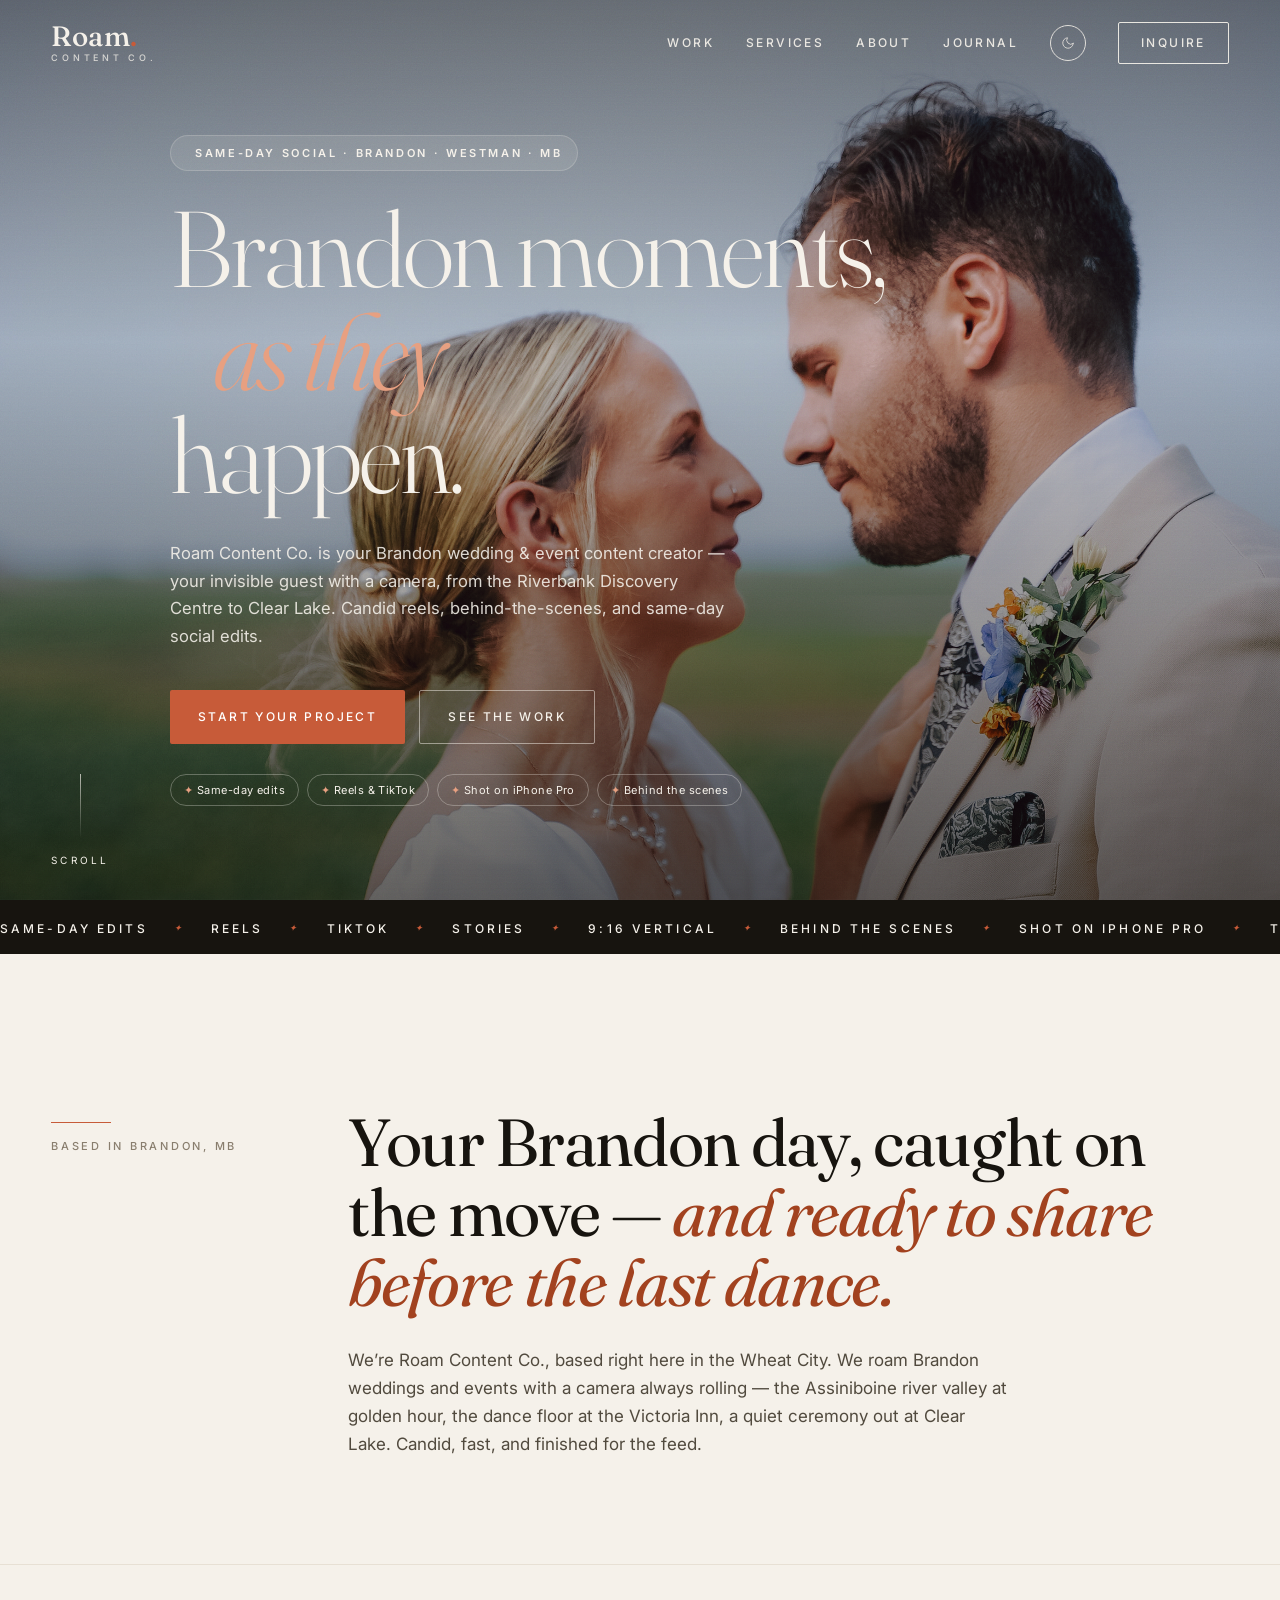
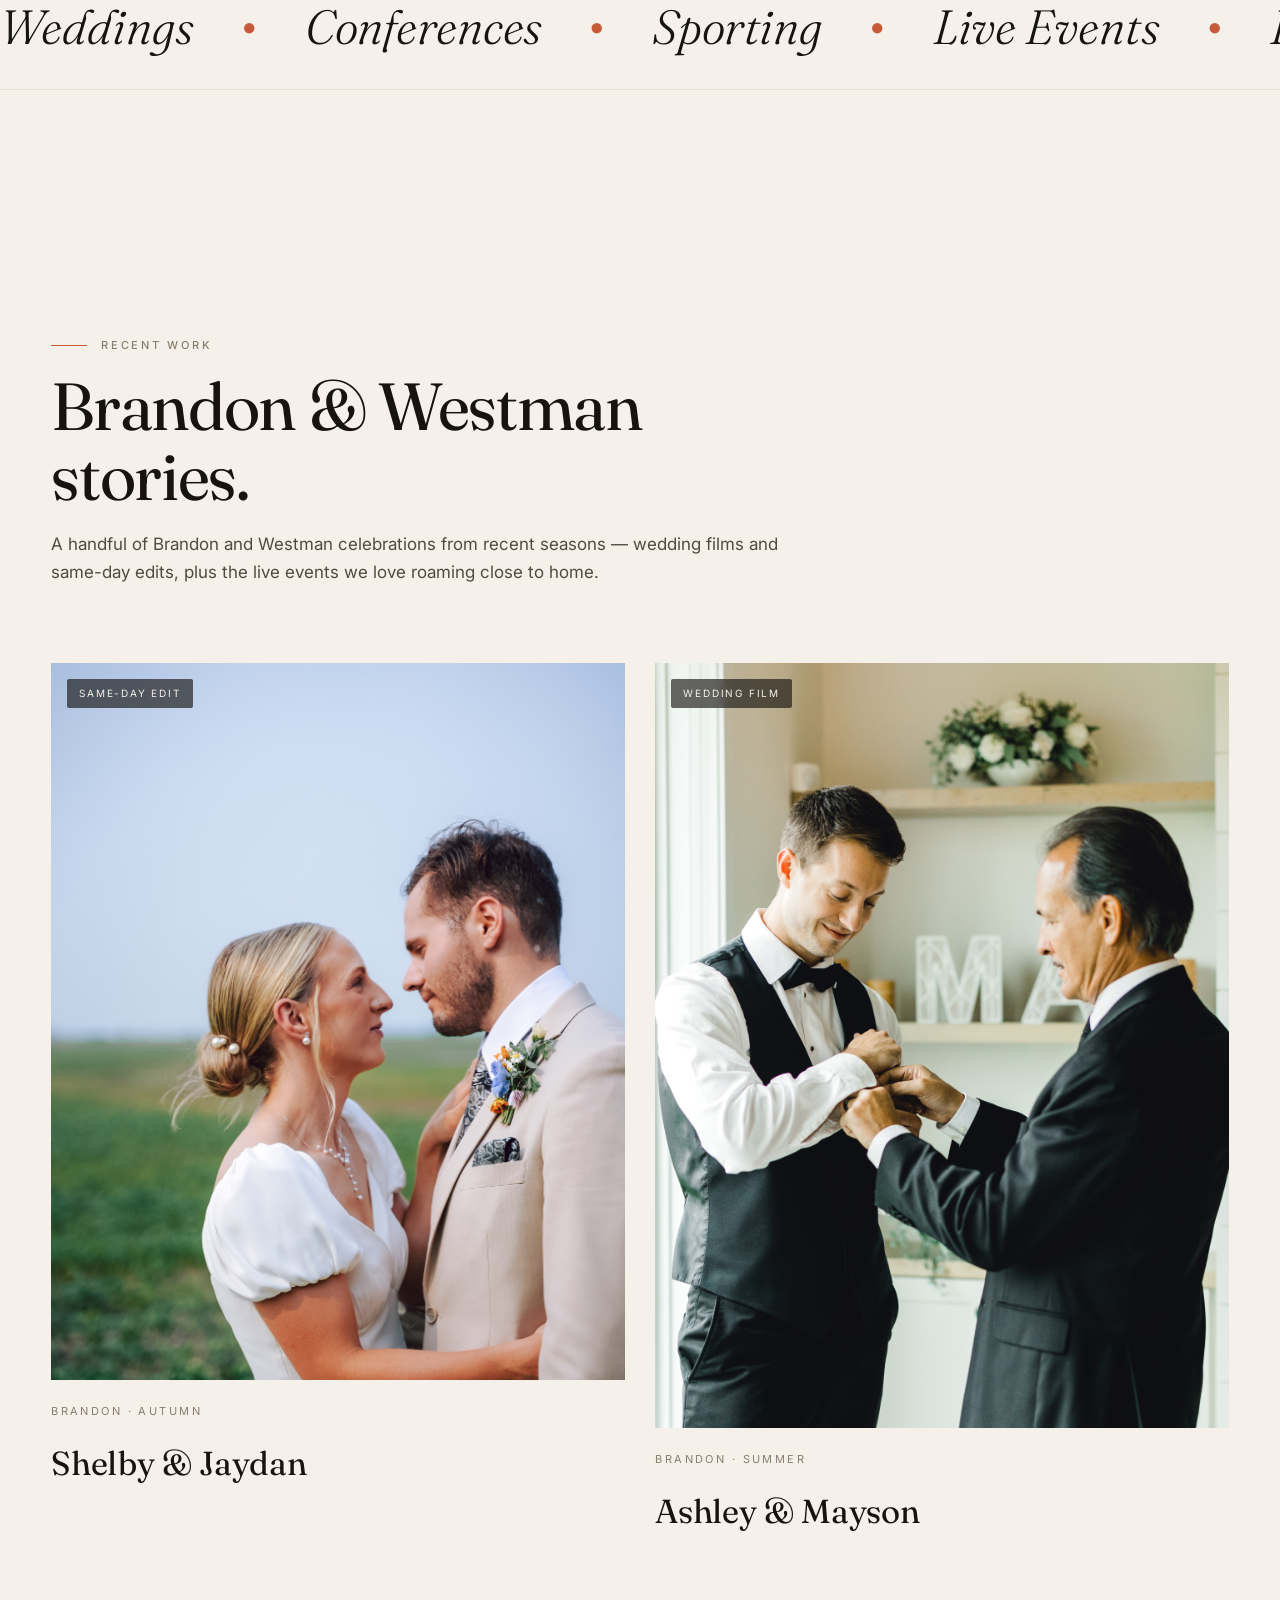
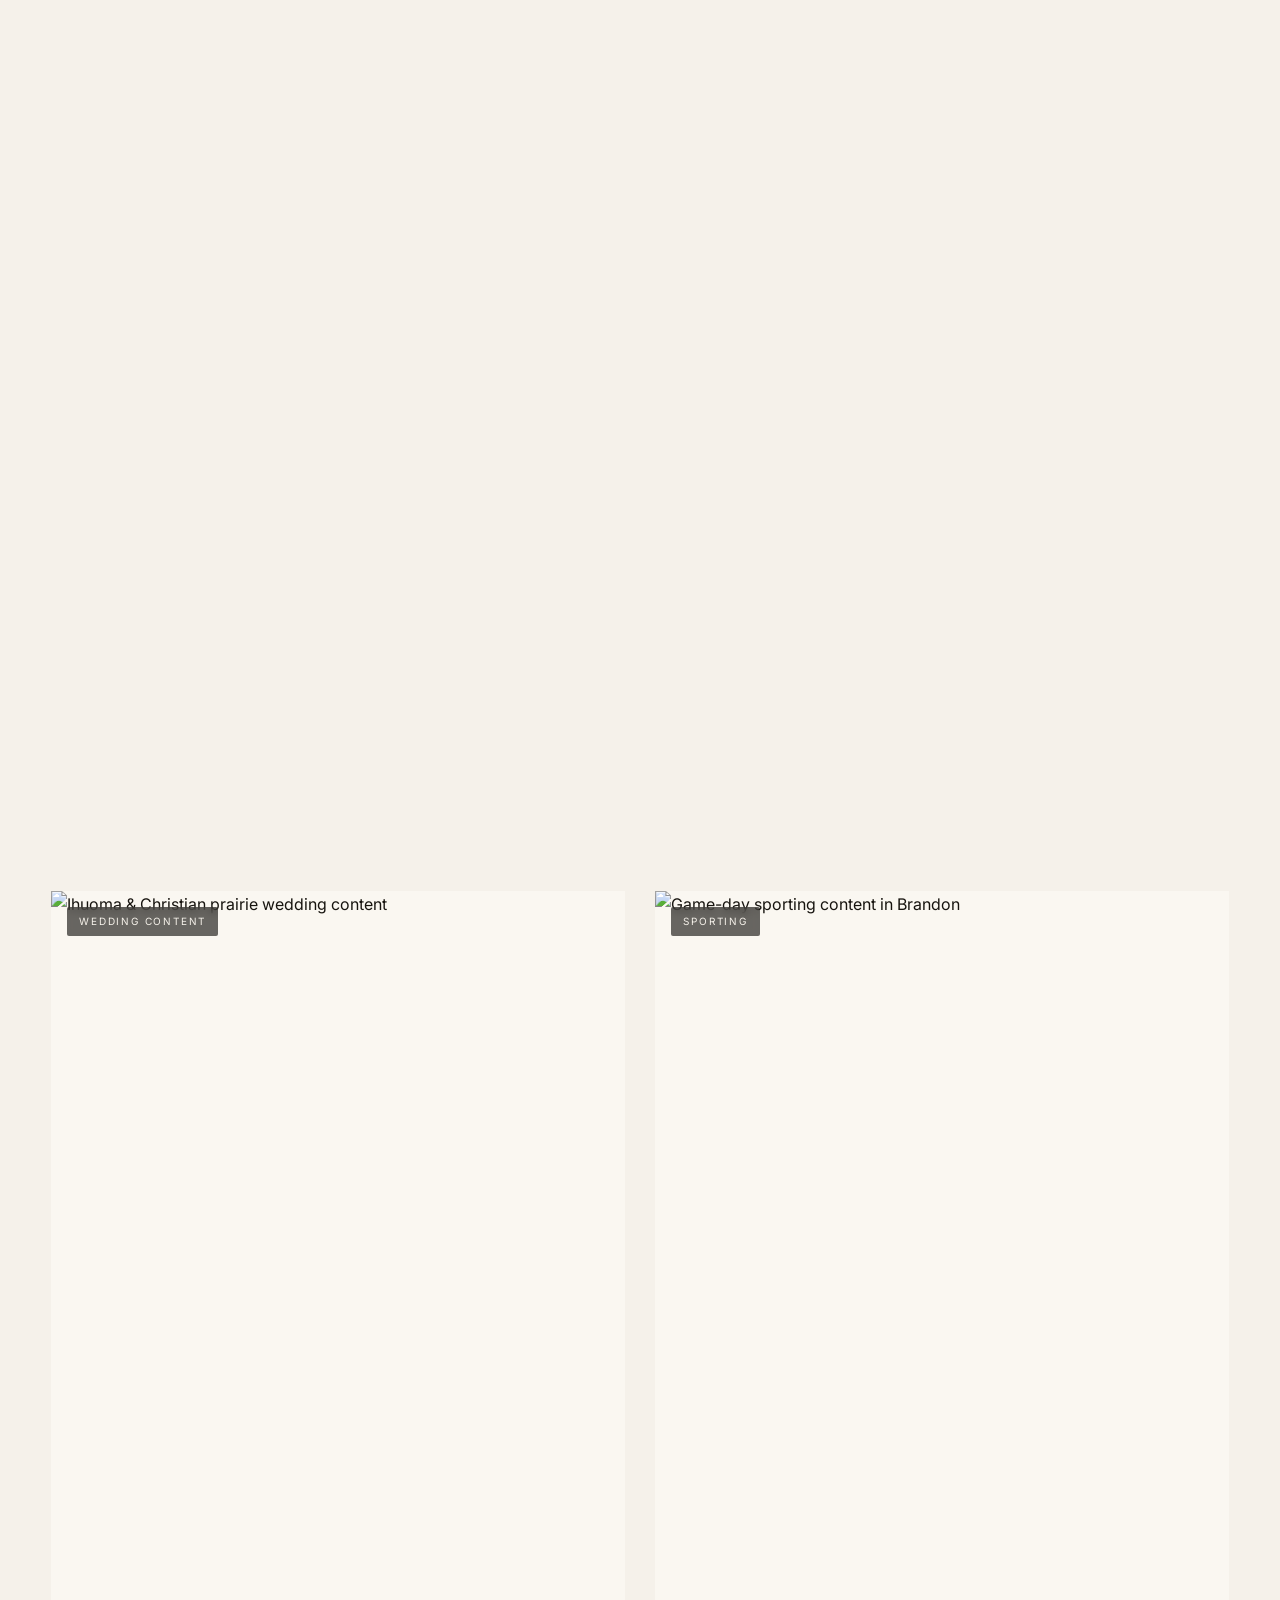
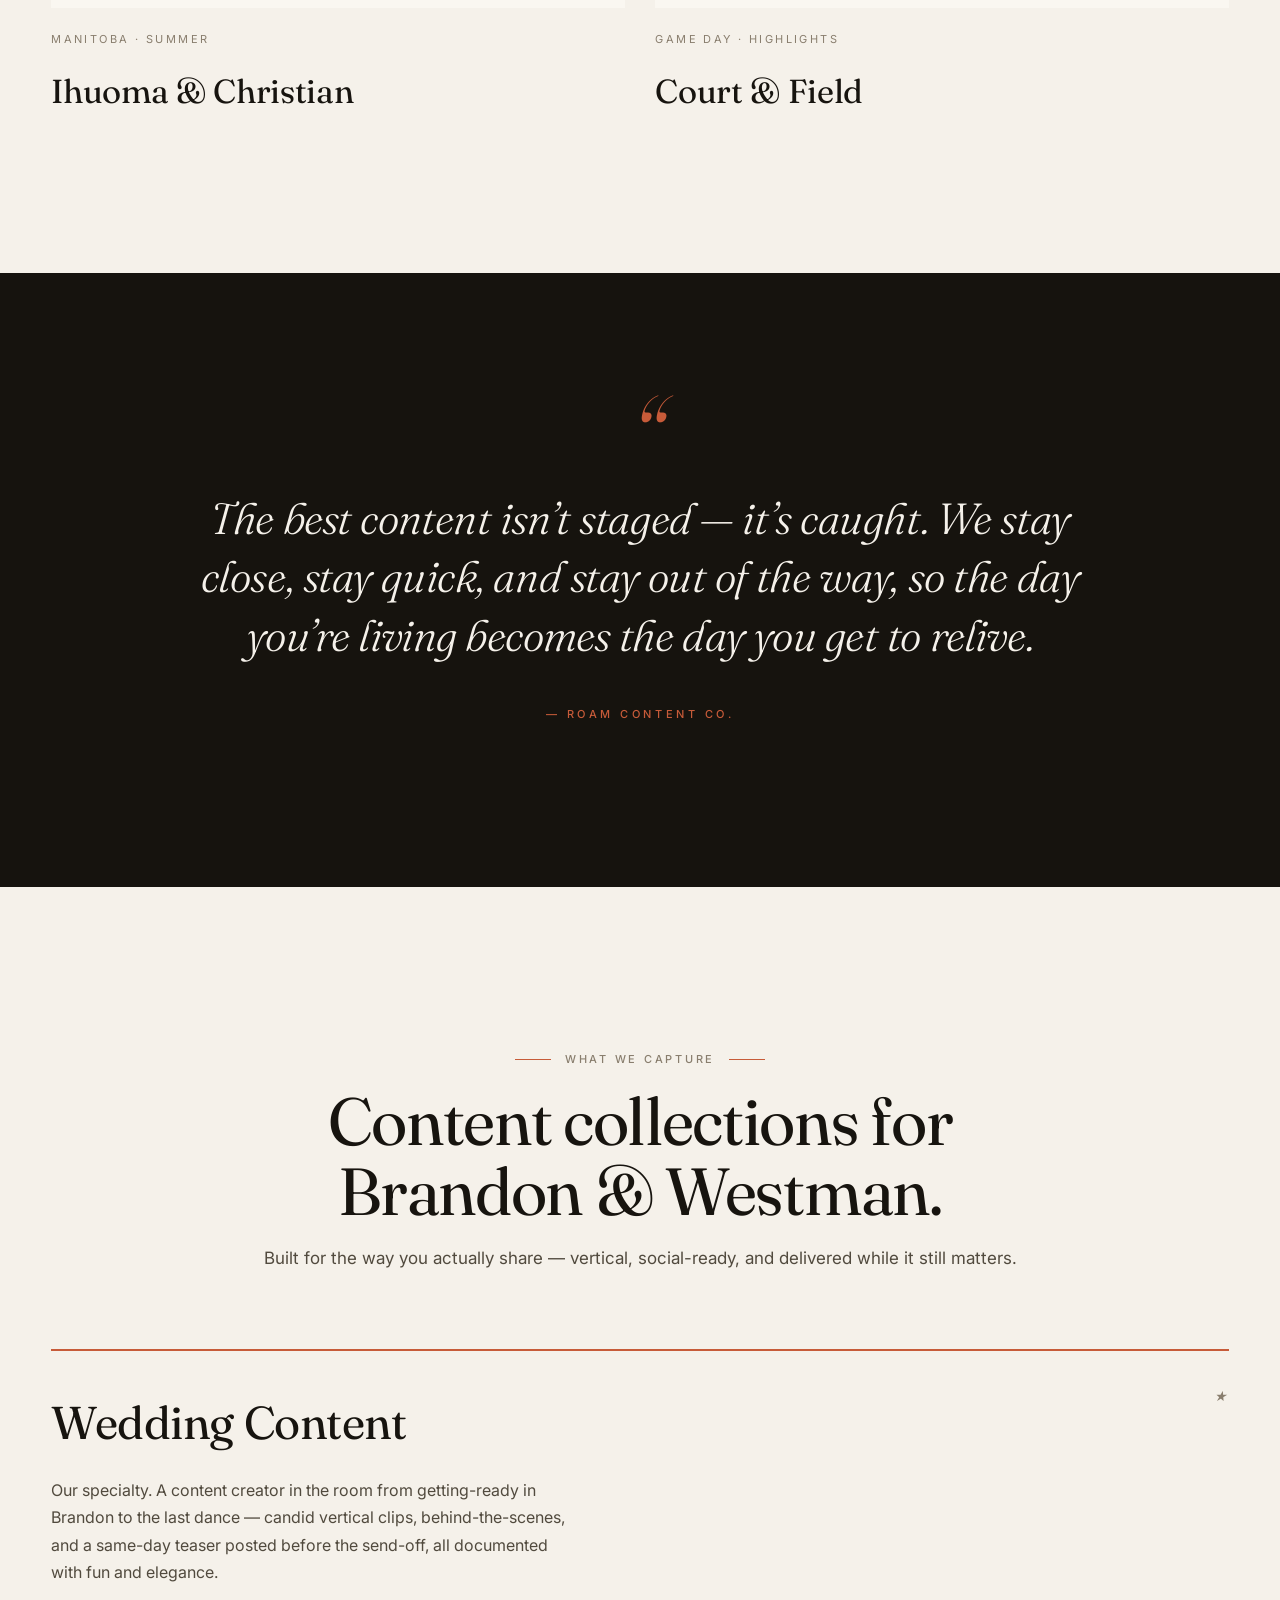
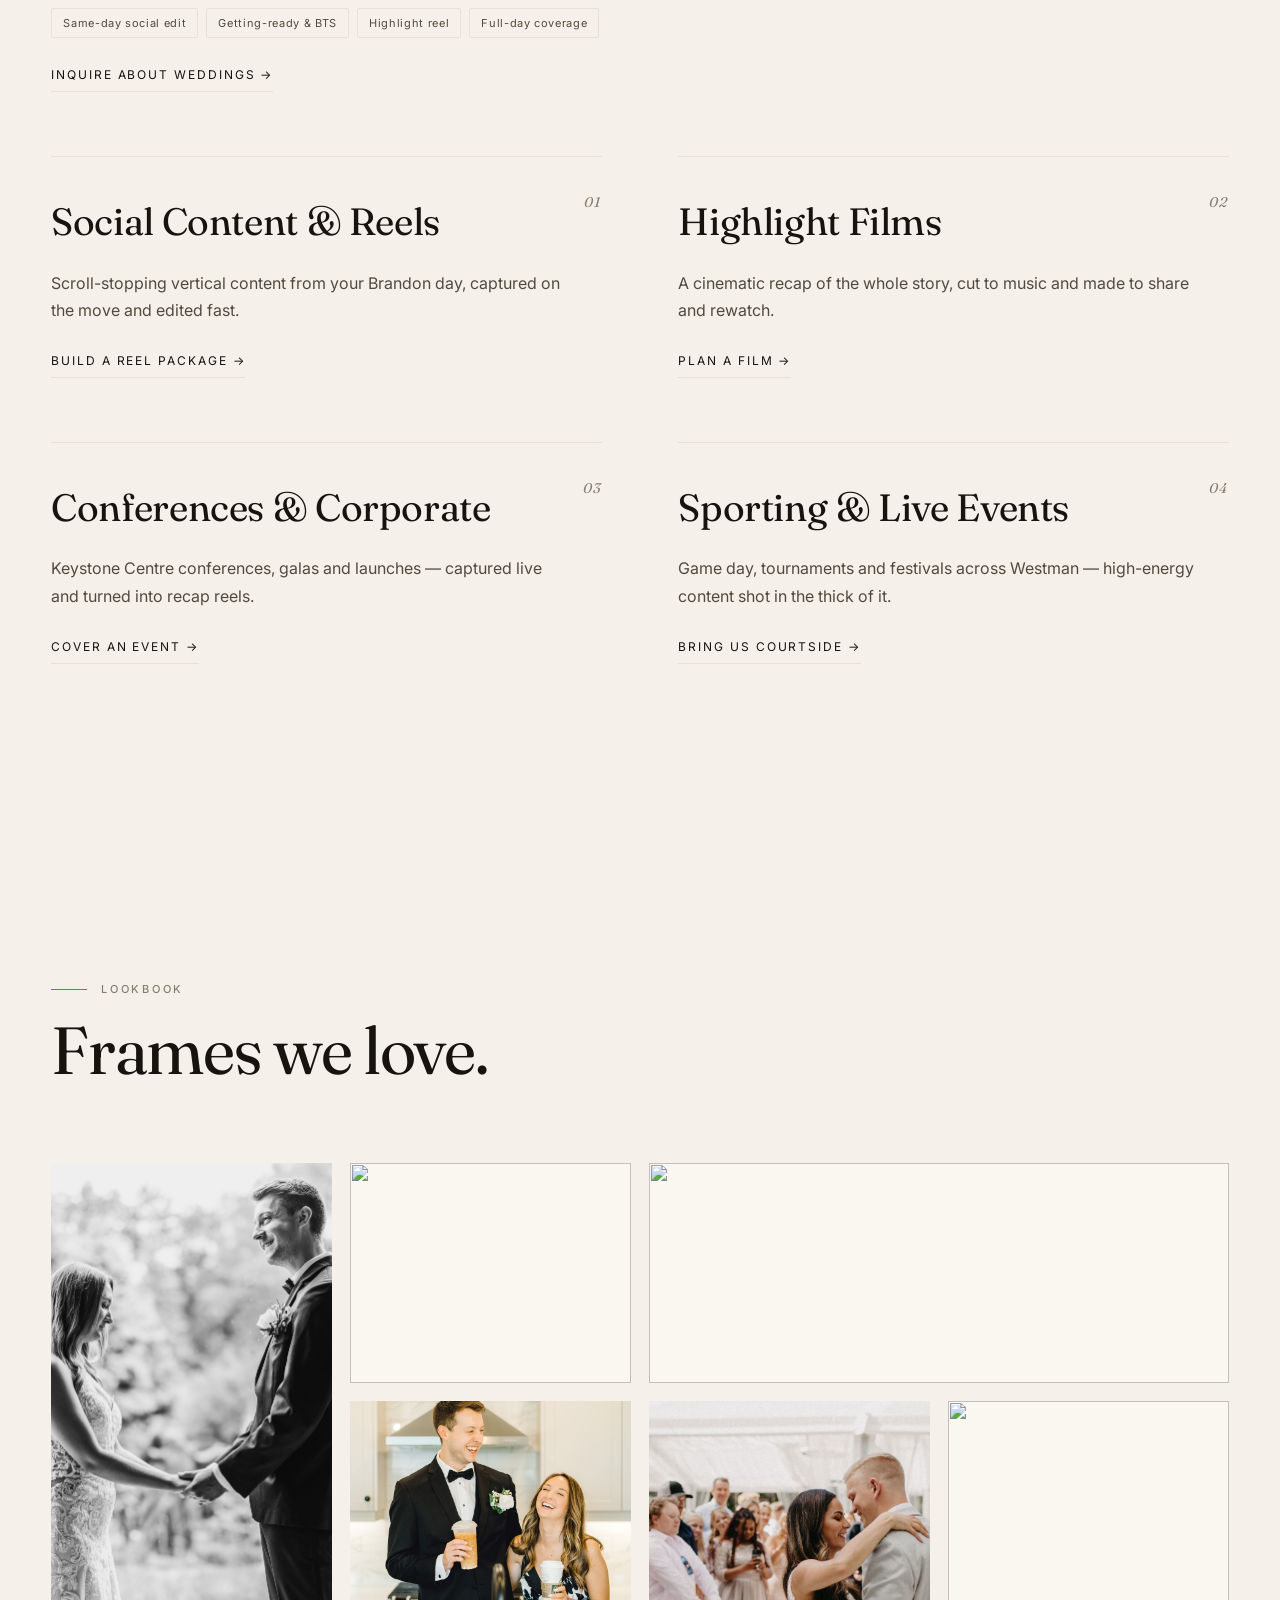
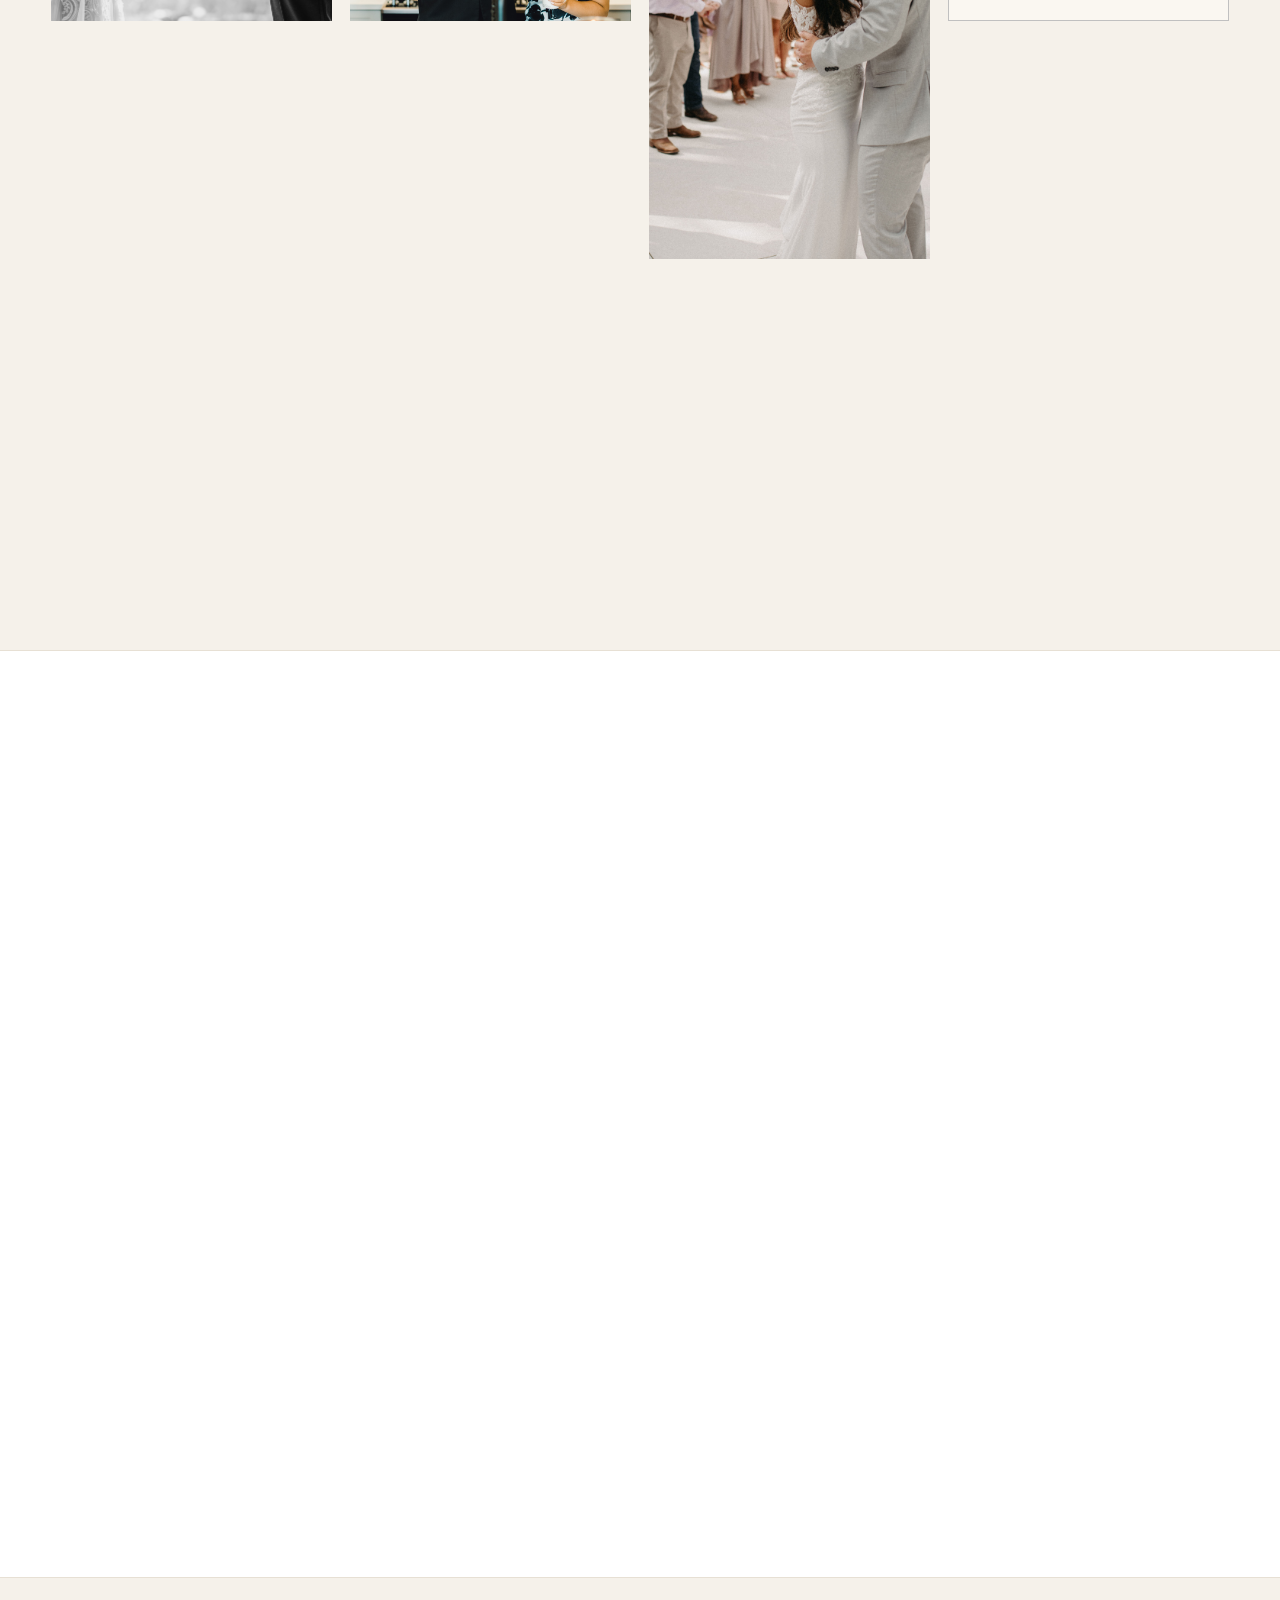
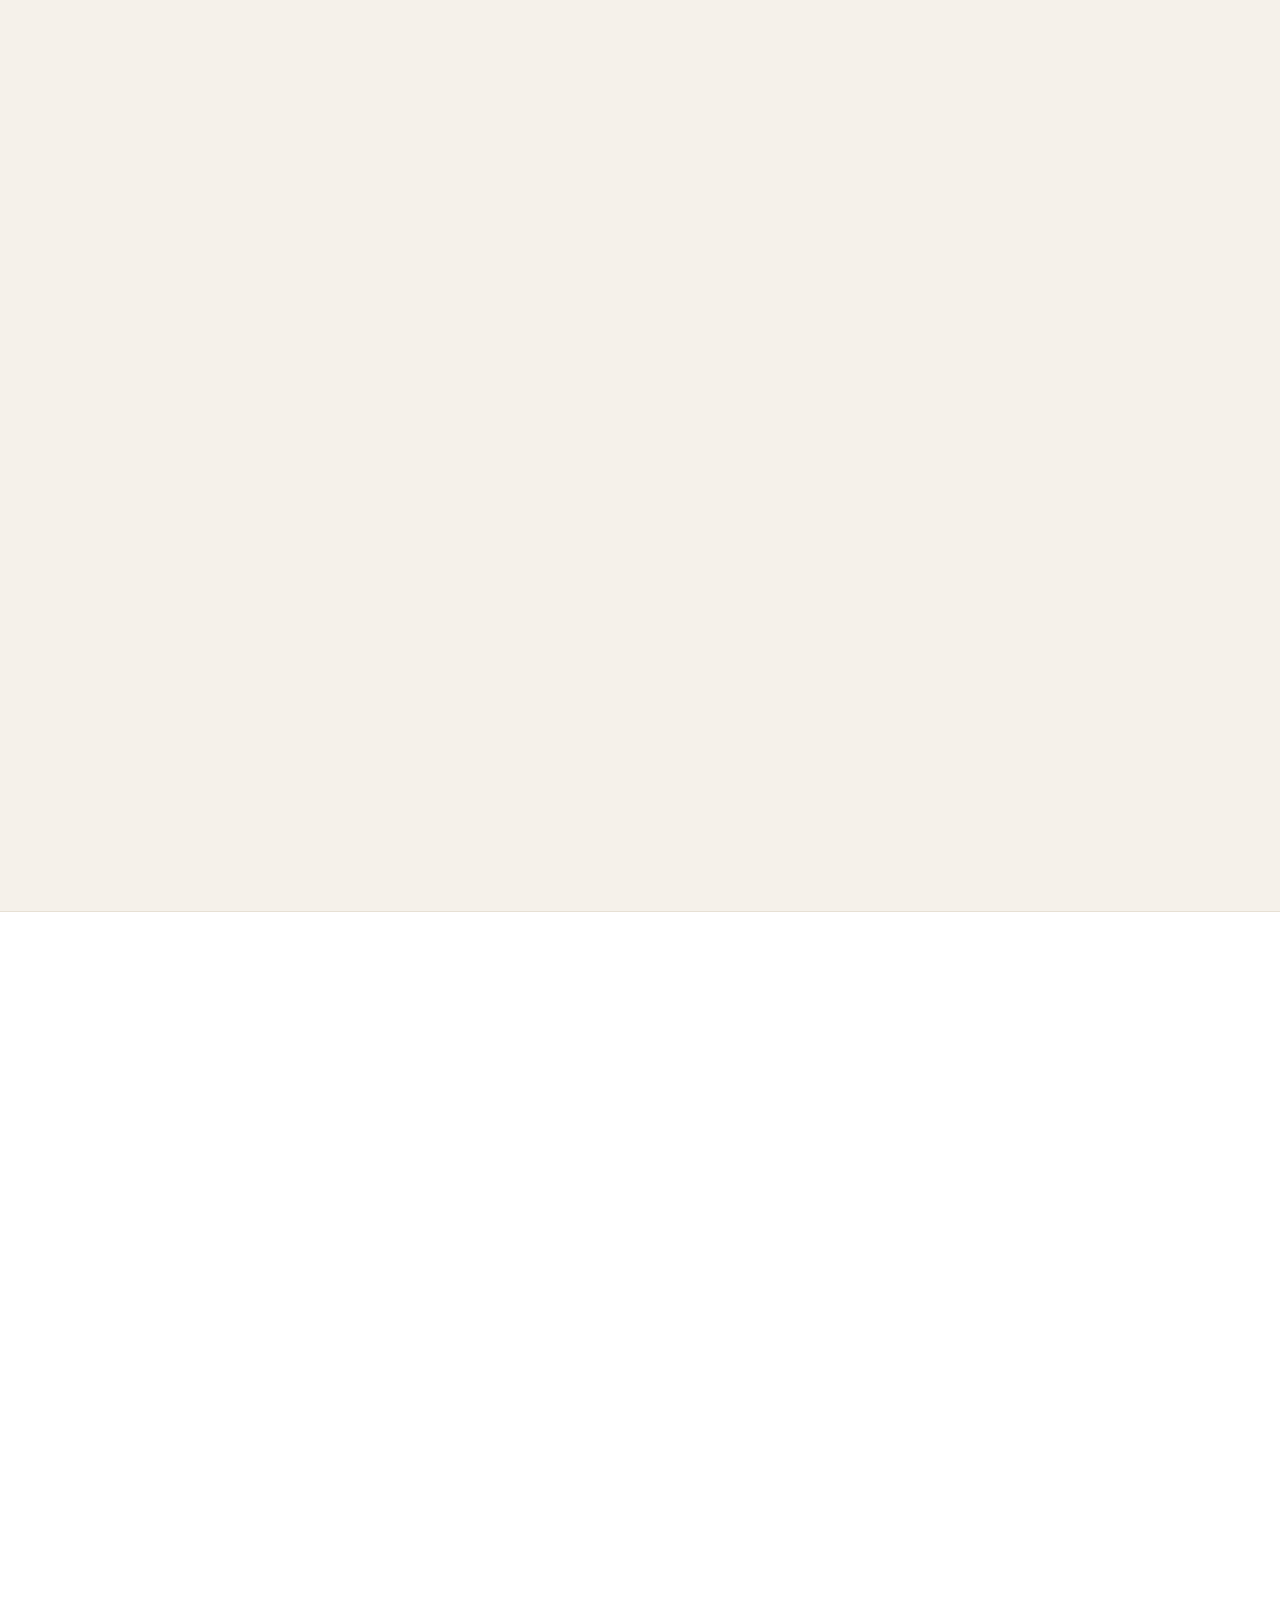
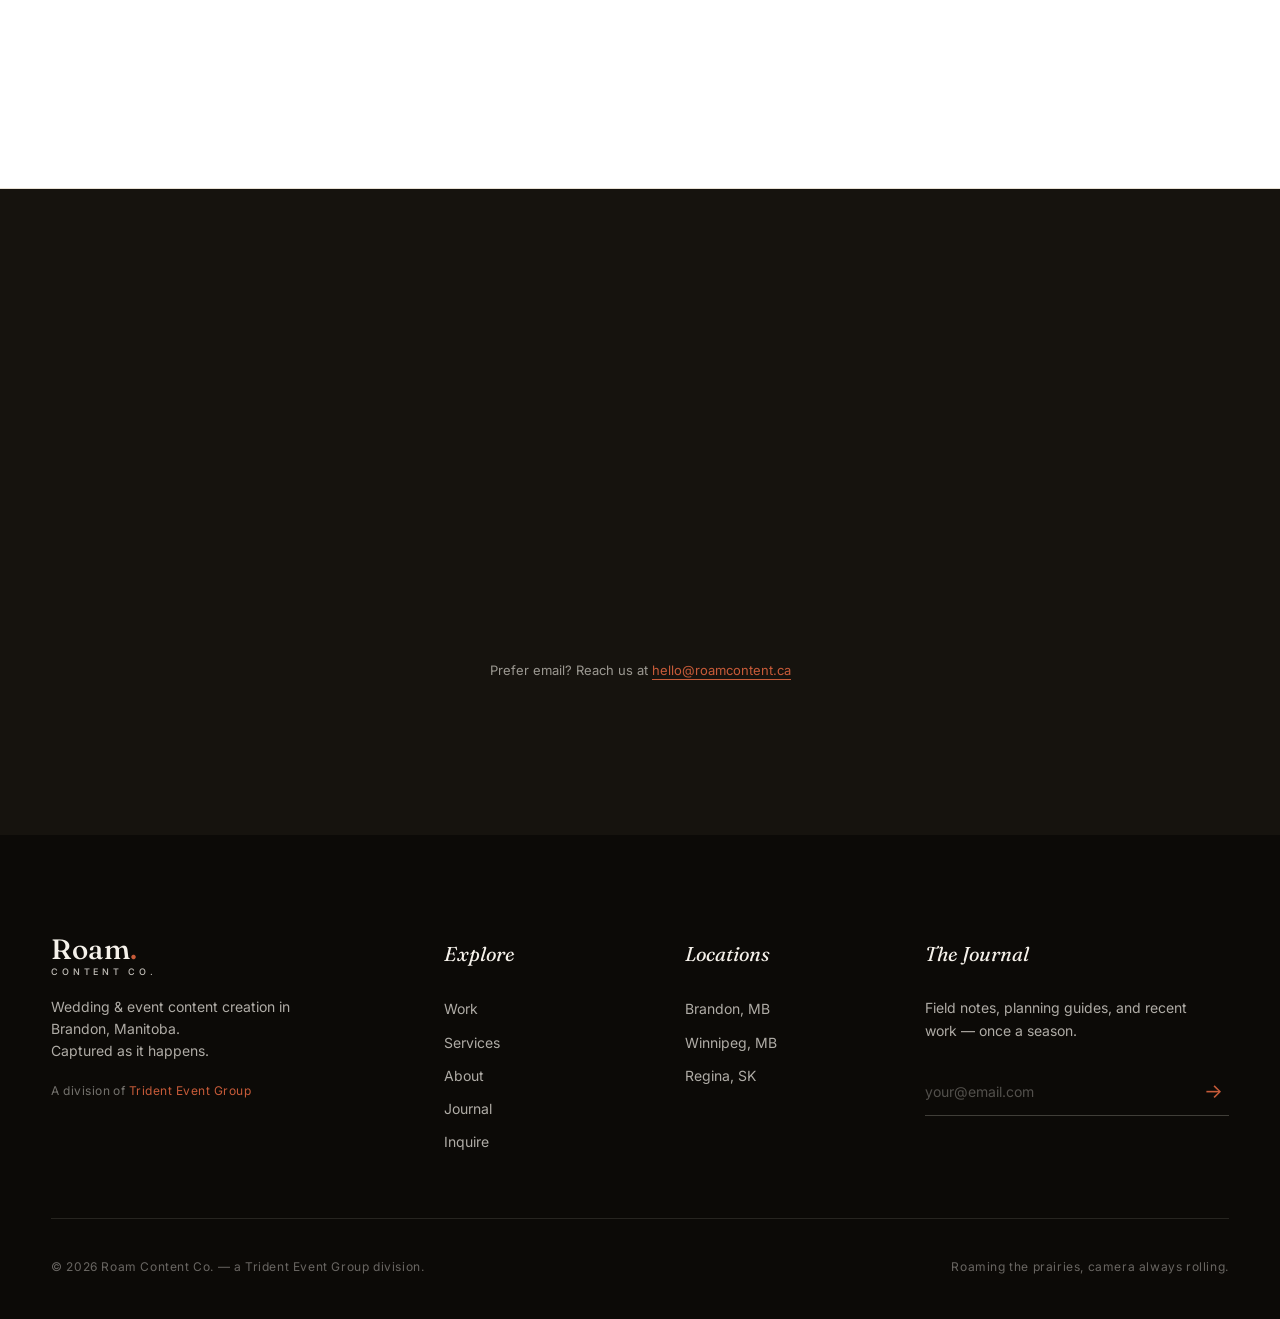
==== commit 97816459: "SEO: target Prairie region + wedding reels & recap videos Sharpen on-page SEO toward high-intent ter" ====
--- a/brandon/index.html
+++ b/brandon/index.html
@@ -4,11 +4,11 @@
 <head>
   <meta charset="UTF-8" />
   <meta name="viewport" content="width=device-width, initial-scale=1.0" />
-  <title>Brandon Wedding Content Creator | Roam Content Co. — Westman, MB</title>
+  <title>Brandon Wedding Content Creator — Reels, Recaps &amp; Same-Day Edits | Roam Content Co. (Westman, MB)</title>
   <meta name="description"
-    content="Brandon-based wedding & event content creator serving Westman and all of Manitoba. Same-day social reels, highlight films, and behind-the-scenes content — from the Riverbank Discovery Centre to Clear Lake. Inquire today." />
+    content="Brandon-based Prairie wedding & event content creator serving Westman and all of Manitoba. Same-day wedding reels, recap videos, highlight films and behind-the-scenes content — from the Riverbank Discovery Centre to Clear Lake. Inquire today." />
   <meta name="keywords"
-    content="Brandon wedding content creator, Brandon wedding videographer, Westman content creator, Manitoba wedding content, Brandon social media content creator, Clear Lake wedding content, Riding Mountain wedding videographer, Brandon event content creation, Keystone Centre event content" />
+    content="Brandon wedding content creator, Brandon wedding reels, wedding recap video Brandon, Prairie wedding content creator, same-day wedding reel Manitoba, Brandon wedding videographer, Westman content creator, Manitoba wedding content, Brandon social media content creator, Clear Lake wedding content, Riding Mountain wedding videographer, Brandon event content creation, Keystone Centre event content" />
   <meta name="robots" content="index, follow, max-image-preview:large" />
   <meta name="author" content="Roam Content Co." />
   <link rel="canonical" href="https://roamcontent.ca/brandon/" />
@@ -24,7 +24,7 @@
   <meta property="og:site_name" content="Roam Content Co." />
   <meta property="og:title" content="Brandon Wedding Content Creator | Roam Content Co." />
   <meta property="og:description"
-    content="Event content creation based in Brandon, Manitoba — serving Westman and the prairies. Reels, films, and behind-the-scenes, delivered fast." />
+    content="Prairie wedding & event content creation based in Brandon, Manitoba — serving Westman and the Canadian Prairies. Wedding reels, recap videos, films and behind-the-scenes, delivered fast." />
   <meta property="og:url" content="https://roamcontent.ca/brandon/" />
   <meta property="og:locale" content="en_CA" />
   <meta property="og:image" content="https://roamcontent.ca/public/media/wedding-shelby-jaydan-01.jpg" />
@@ -47,7 +47,7 @@
     "image": "https://roamcontent.ca/public/media/wedding-shelby-jaydan-01.jpg",
     "email": "hello@roamcontent.ca",
     "priceRange": "$$",
-    "description": "Event content creation based in Brandon, Manitoba — social-ready reels, highlight films, and behind-the-scenes content for weddings and events across Westman and the surrounding prairies.",
+    "description": "Brandon-based Prairie wedding & event content creator — same-day wedding reels, recap videos, highlight films, and behind-the-scenes content for weddings and events across Westman and the surrounding Canadian Prairies.",
     "parentOrganization": { "@type": "Organization", "name": "Trident Event Group", "url": "https://tridenteventgroup.ca/" },
     "address": {
       "@type": "PostalAddress",
@@ -59,7 +59,8 @@
     "areaServed": [
       { "@type": "City", "name": "Brandon" },
       { "@type": "AdministrativeArea", "name": "Westman" },
-      { "@type": "AdministrativeArea", "name": "Manitoba" }
+      { "@type": "AdministrativeArea", "name": "Manitoba" },
+      { "@type": "AdministrativeArea", "name": "Canadian Prairies", "sameAs": "https://en.wikipedia.org/wiki/Canadian_Prairies" }
     ],
     "sameAs": [ "https://www.instagram.com/roamcontent.co" ]
   }
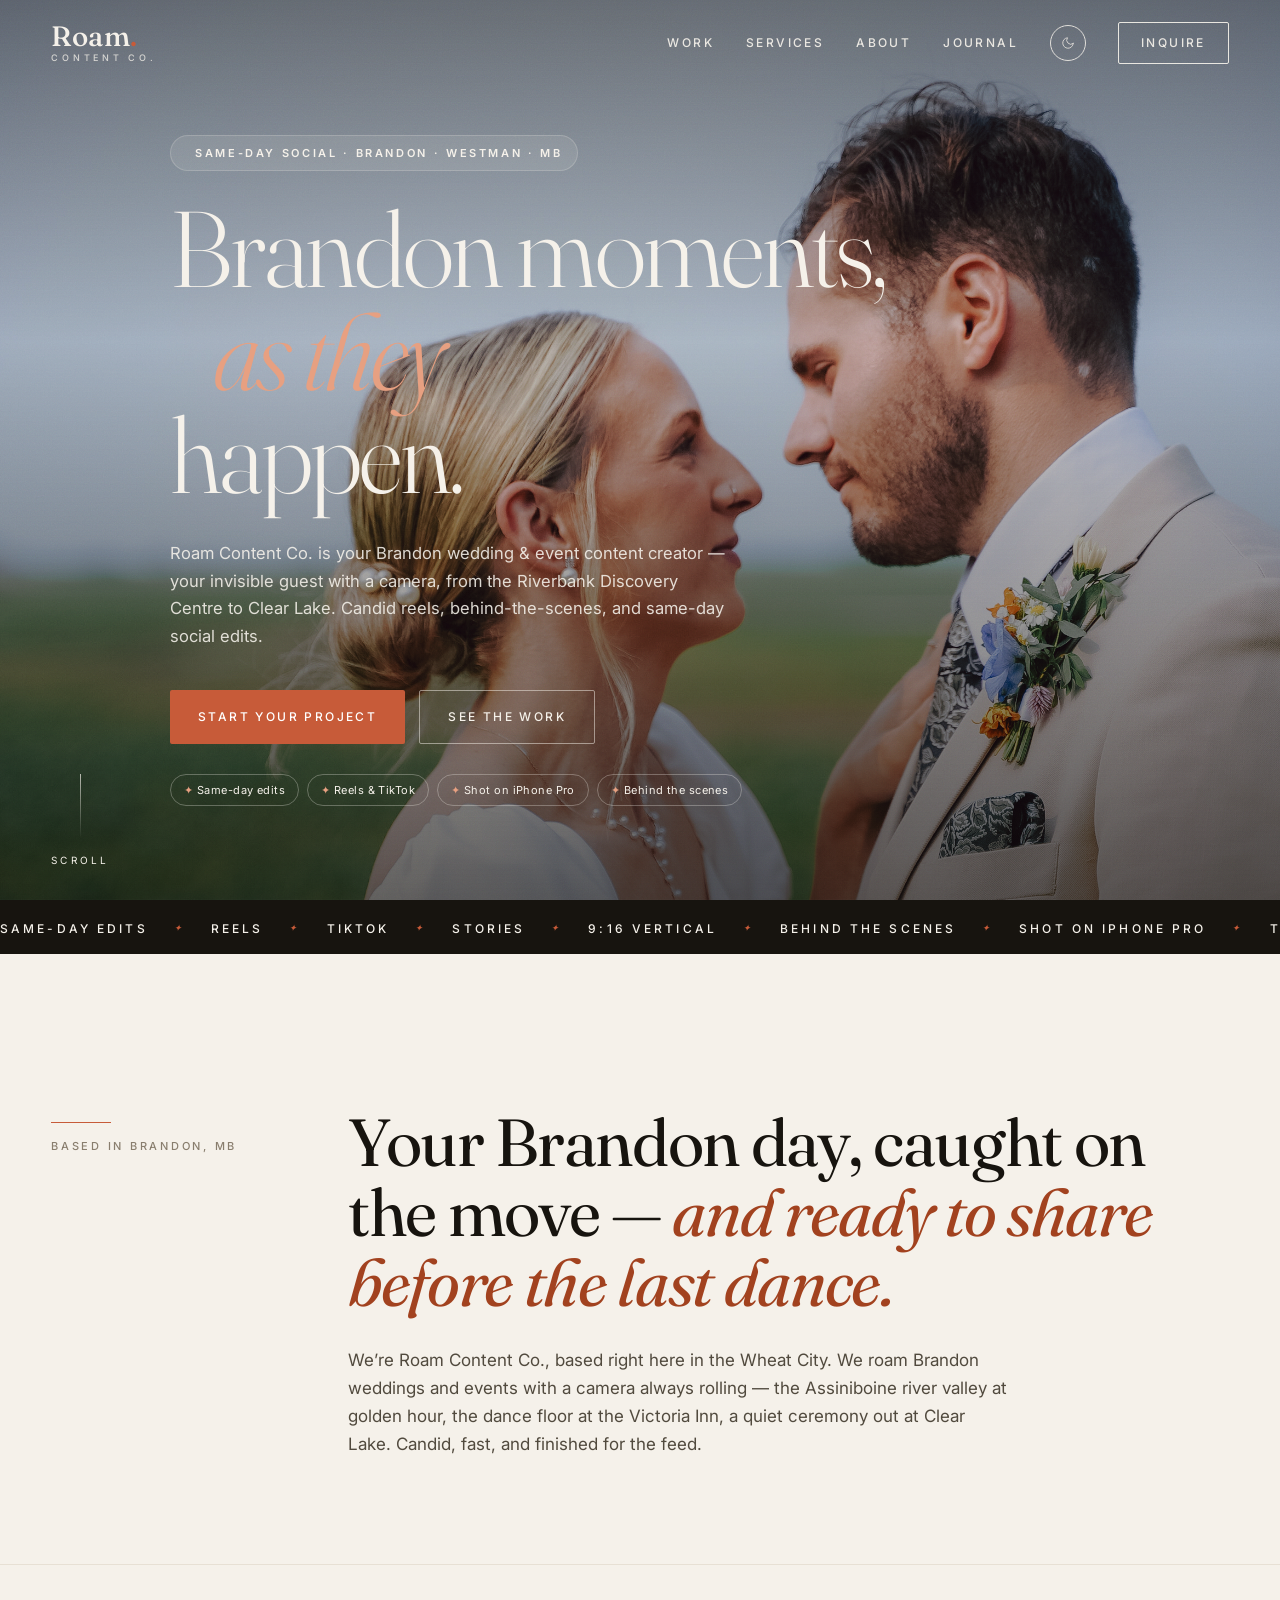
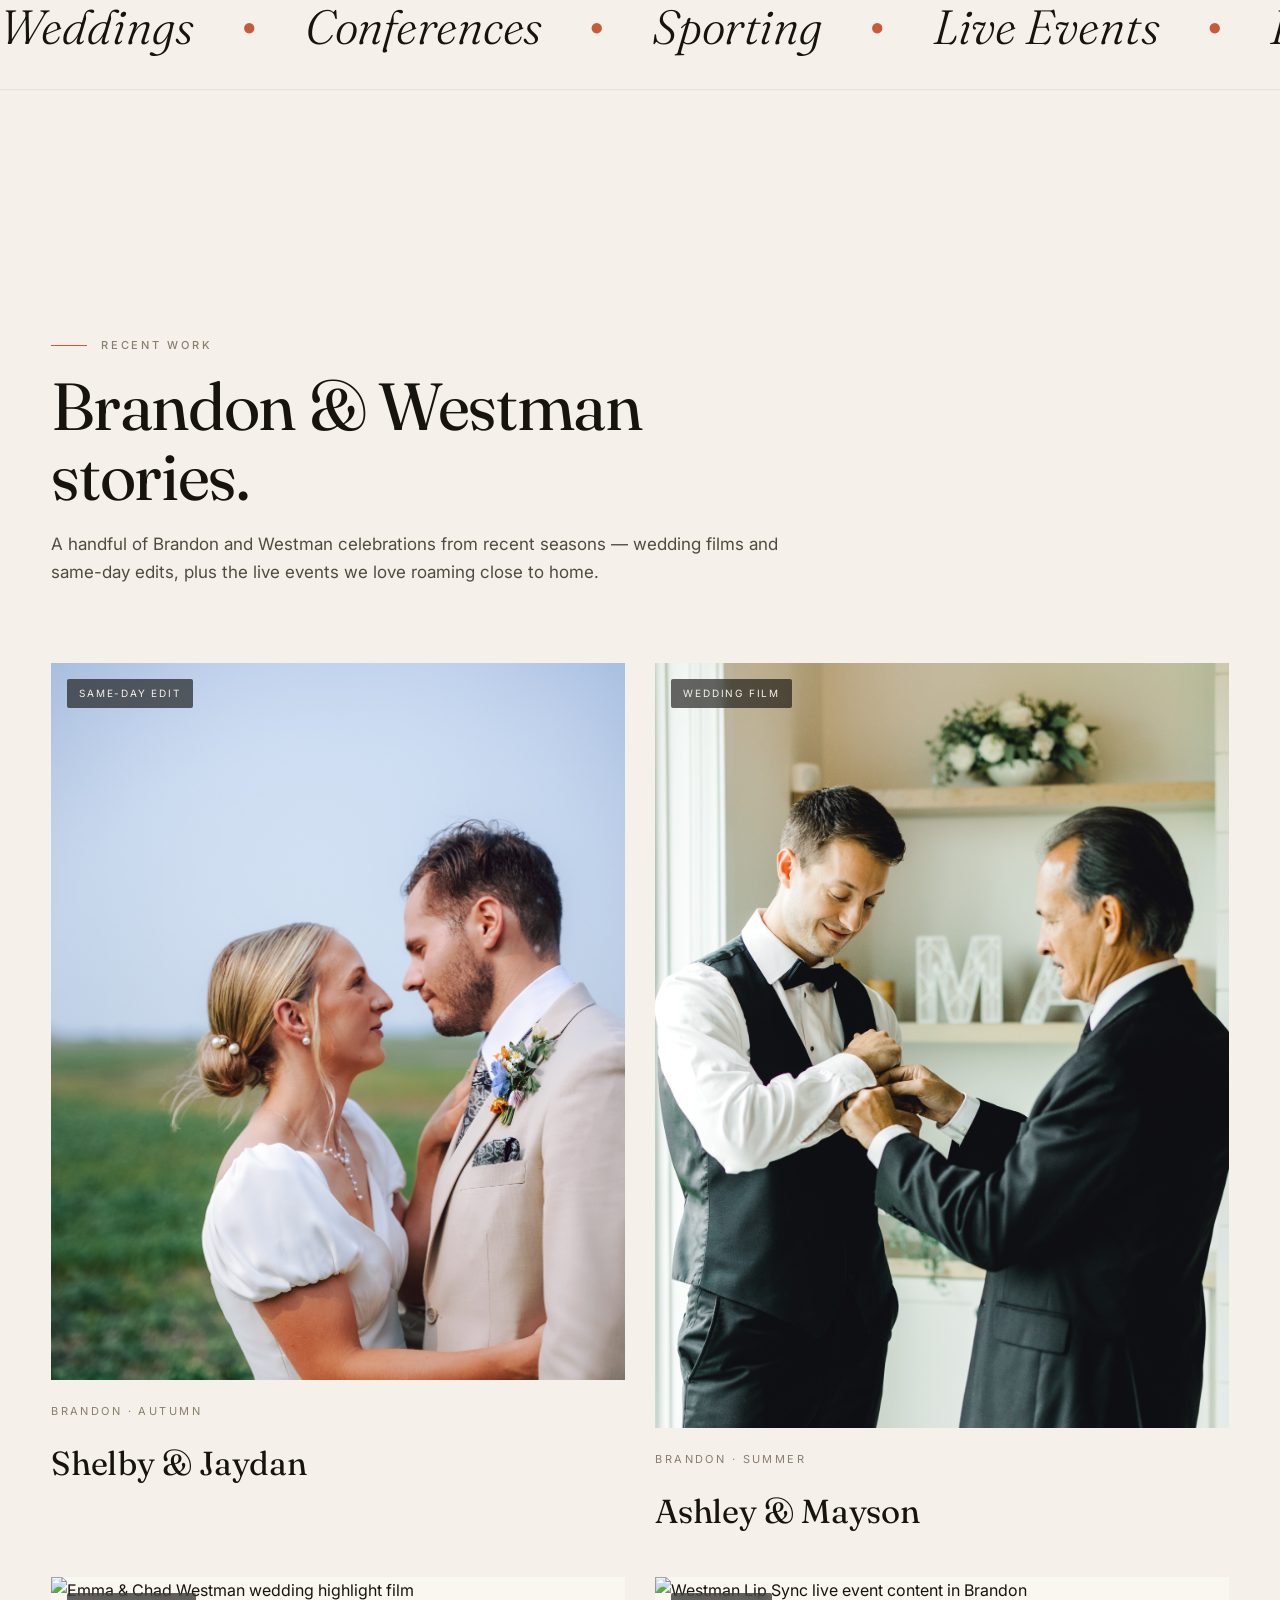
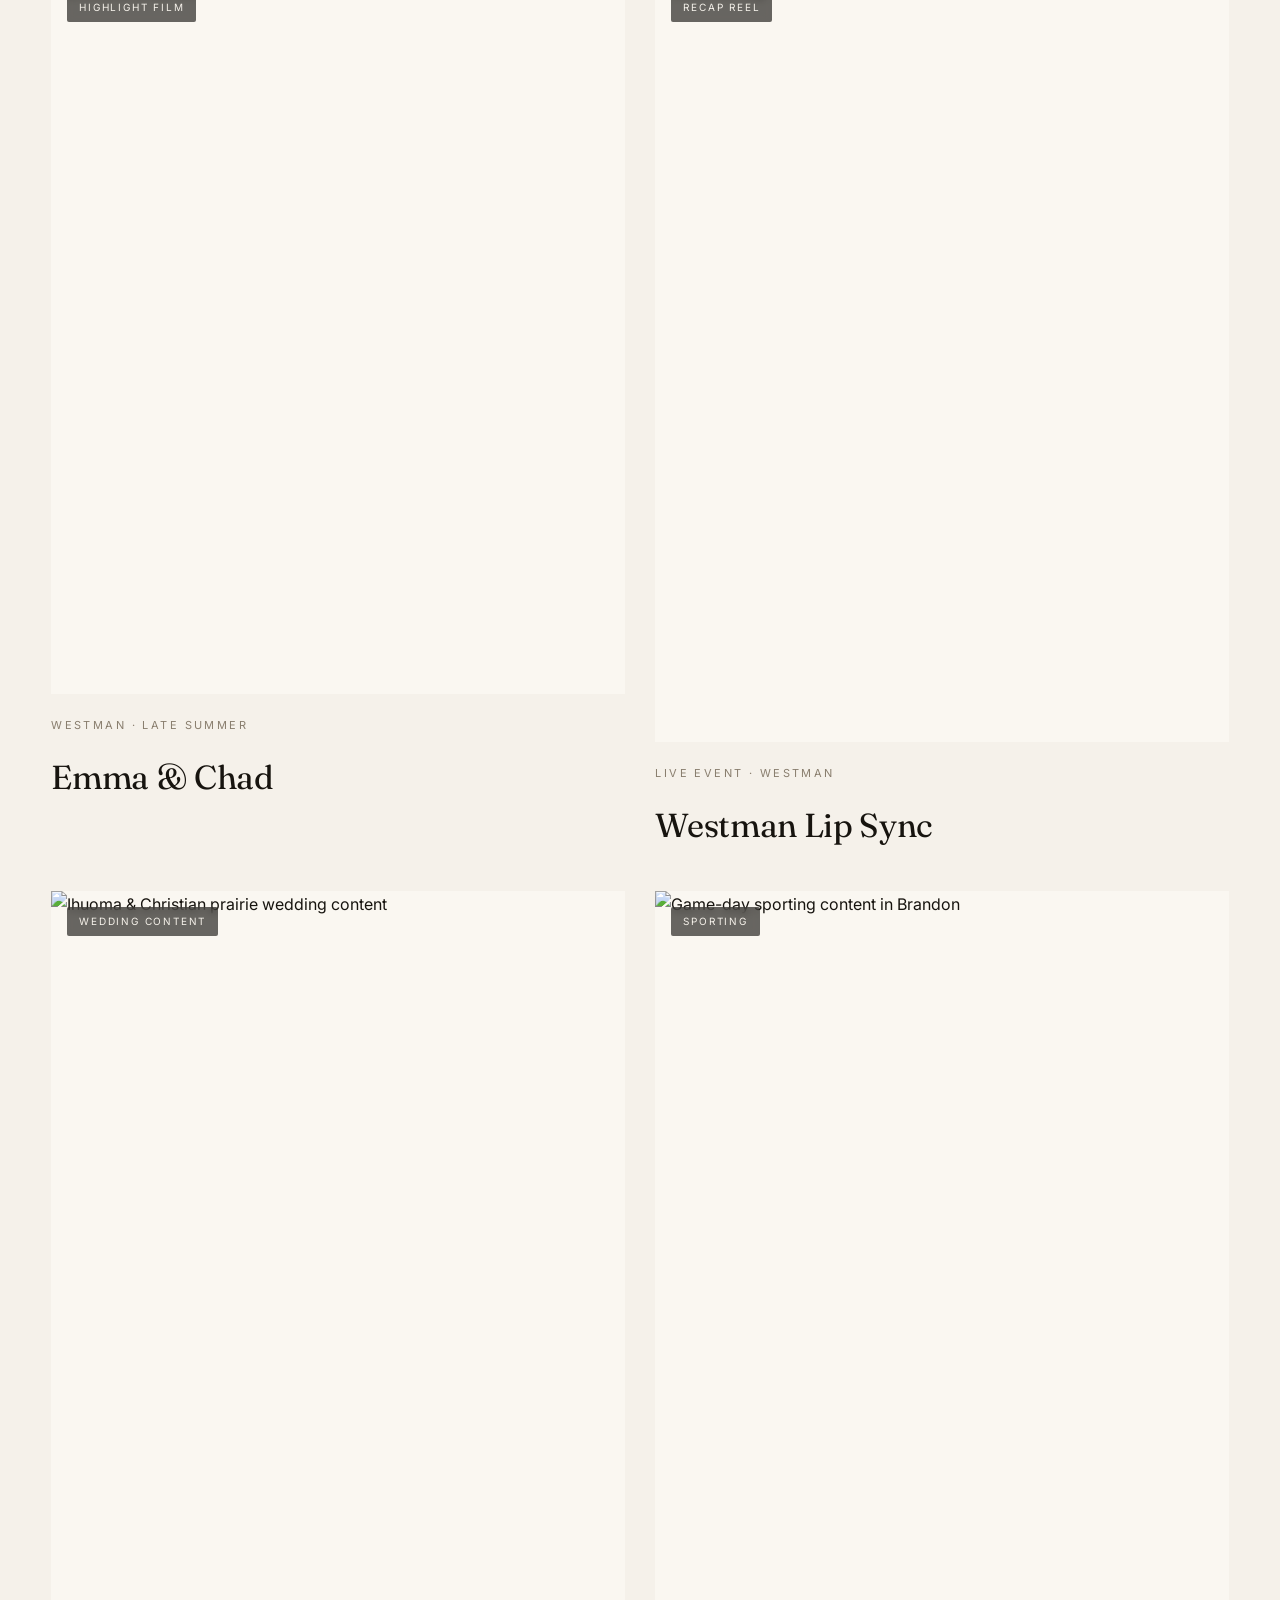
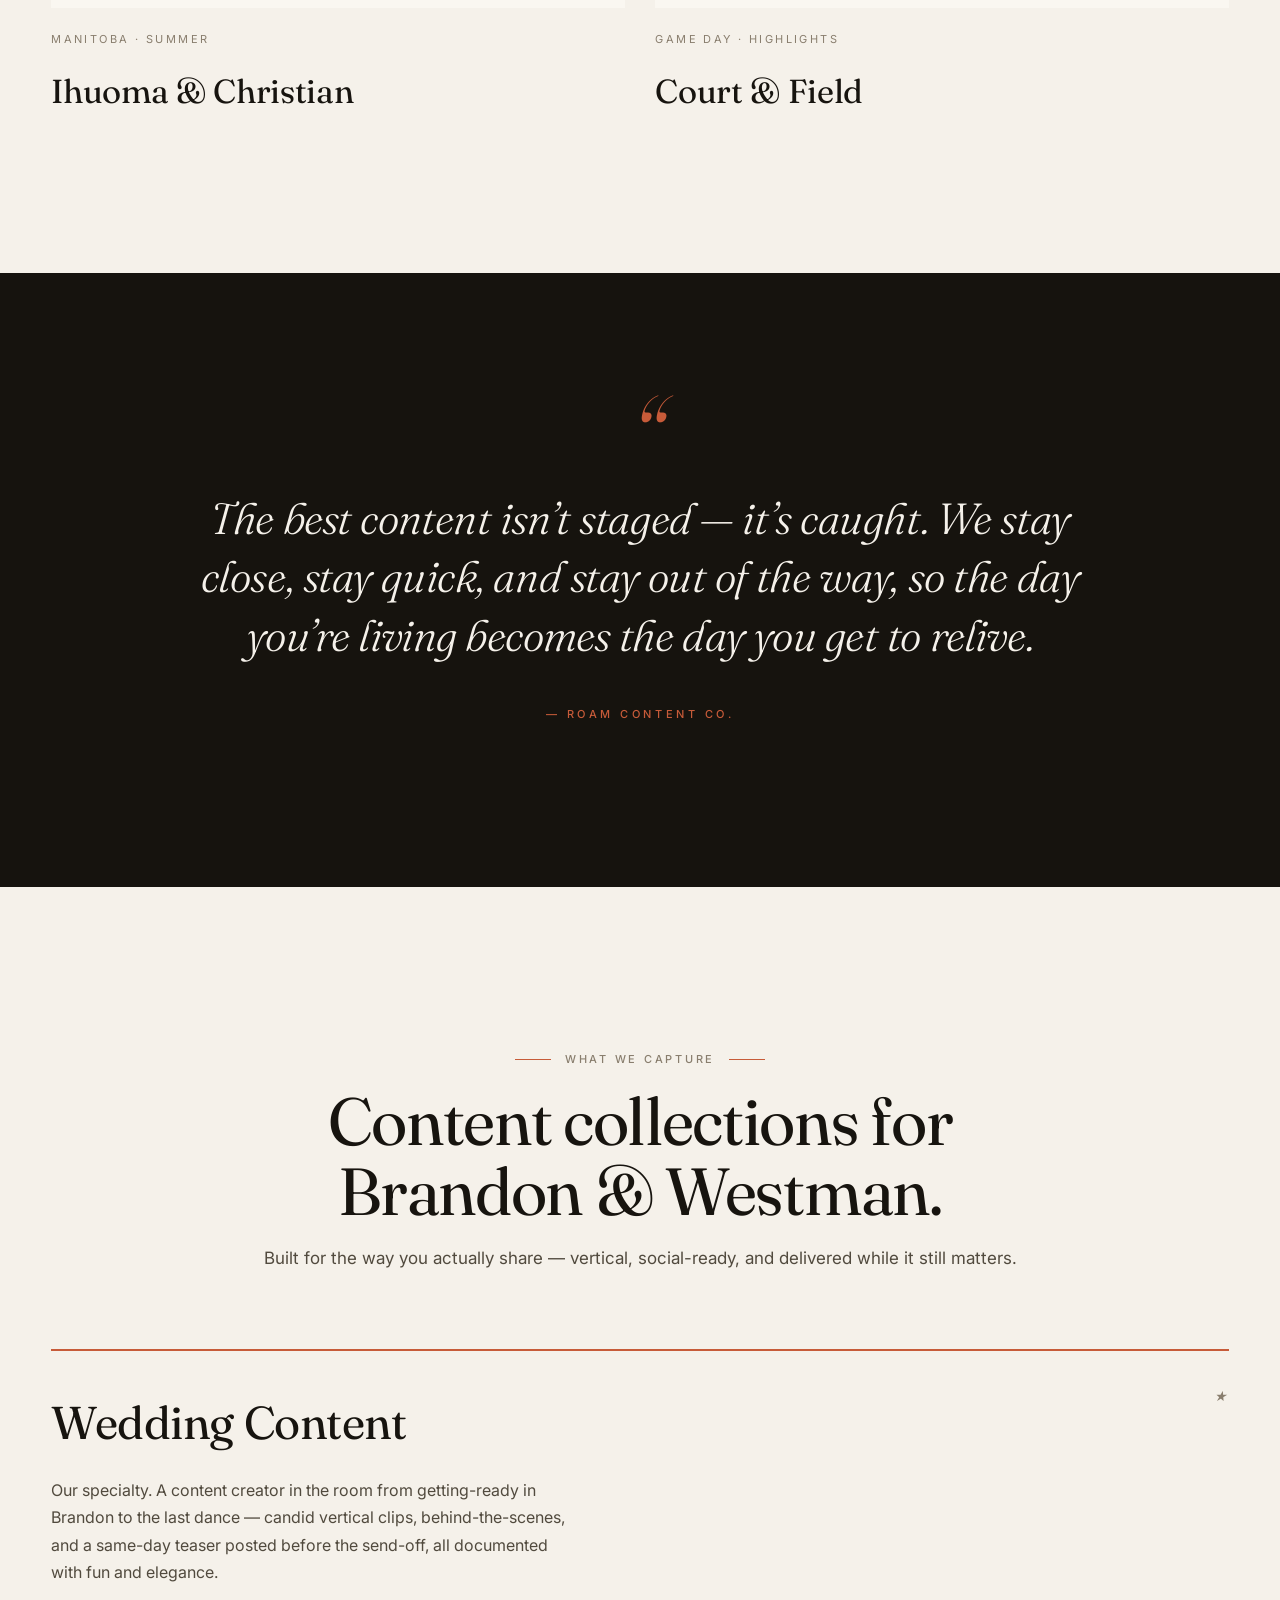
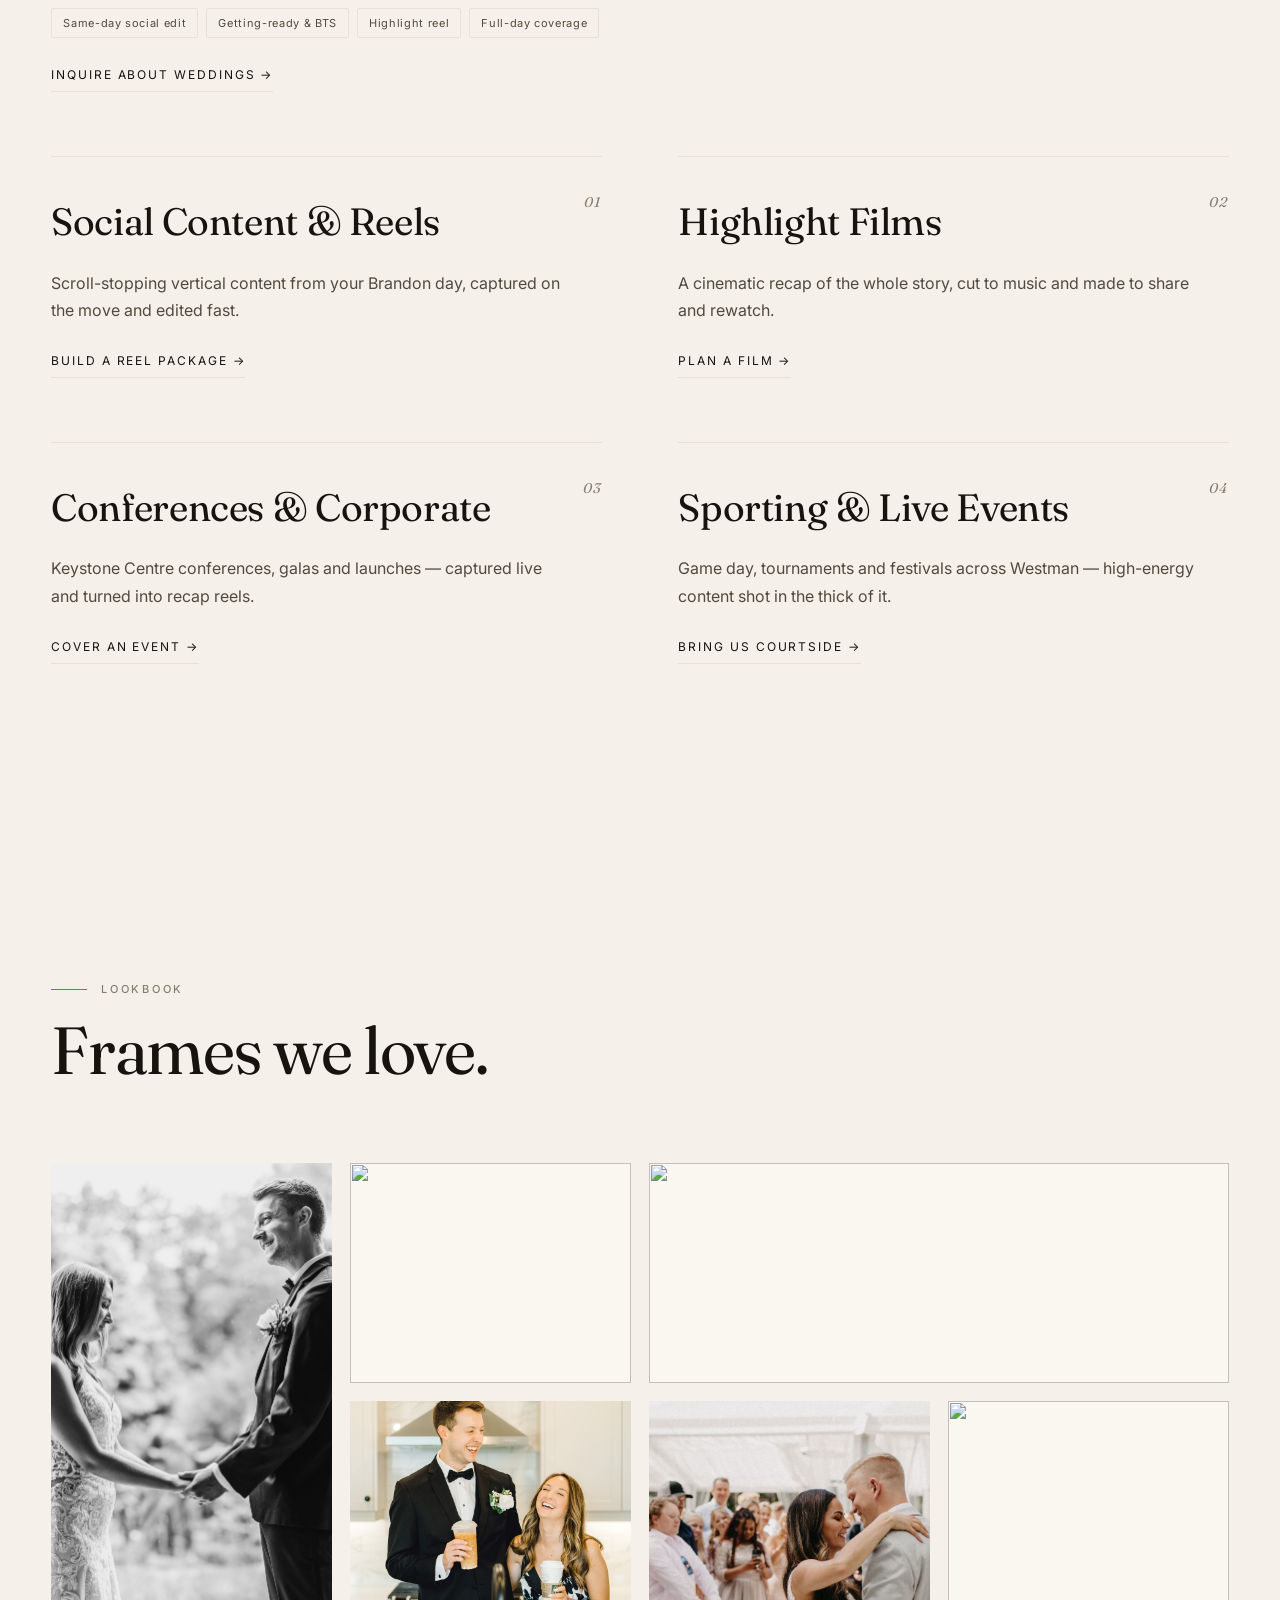
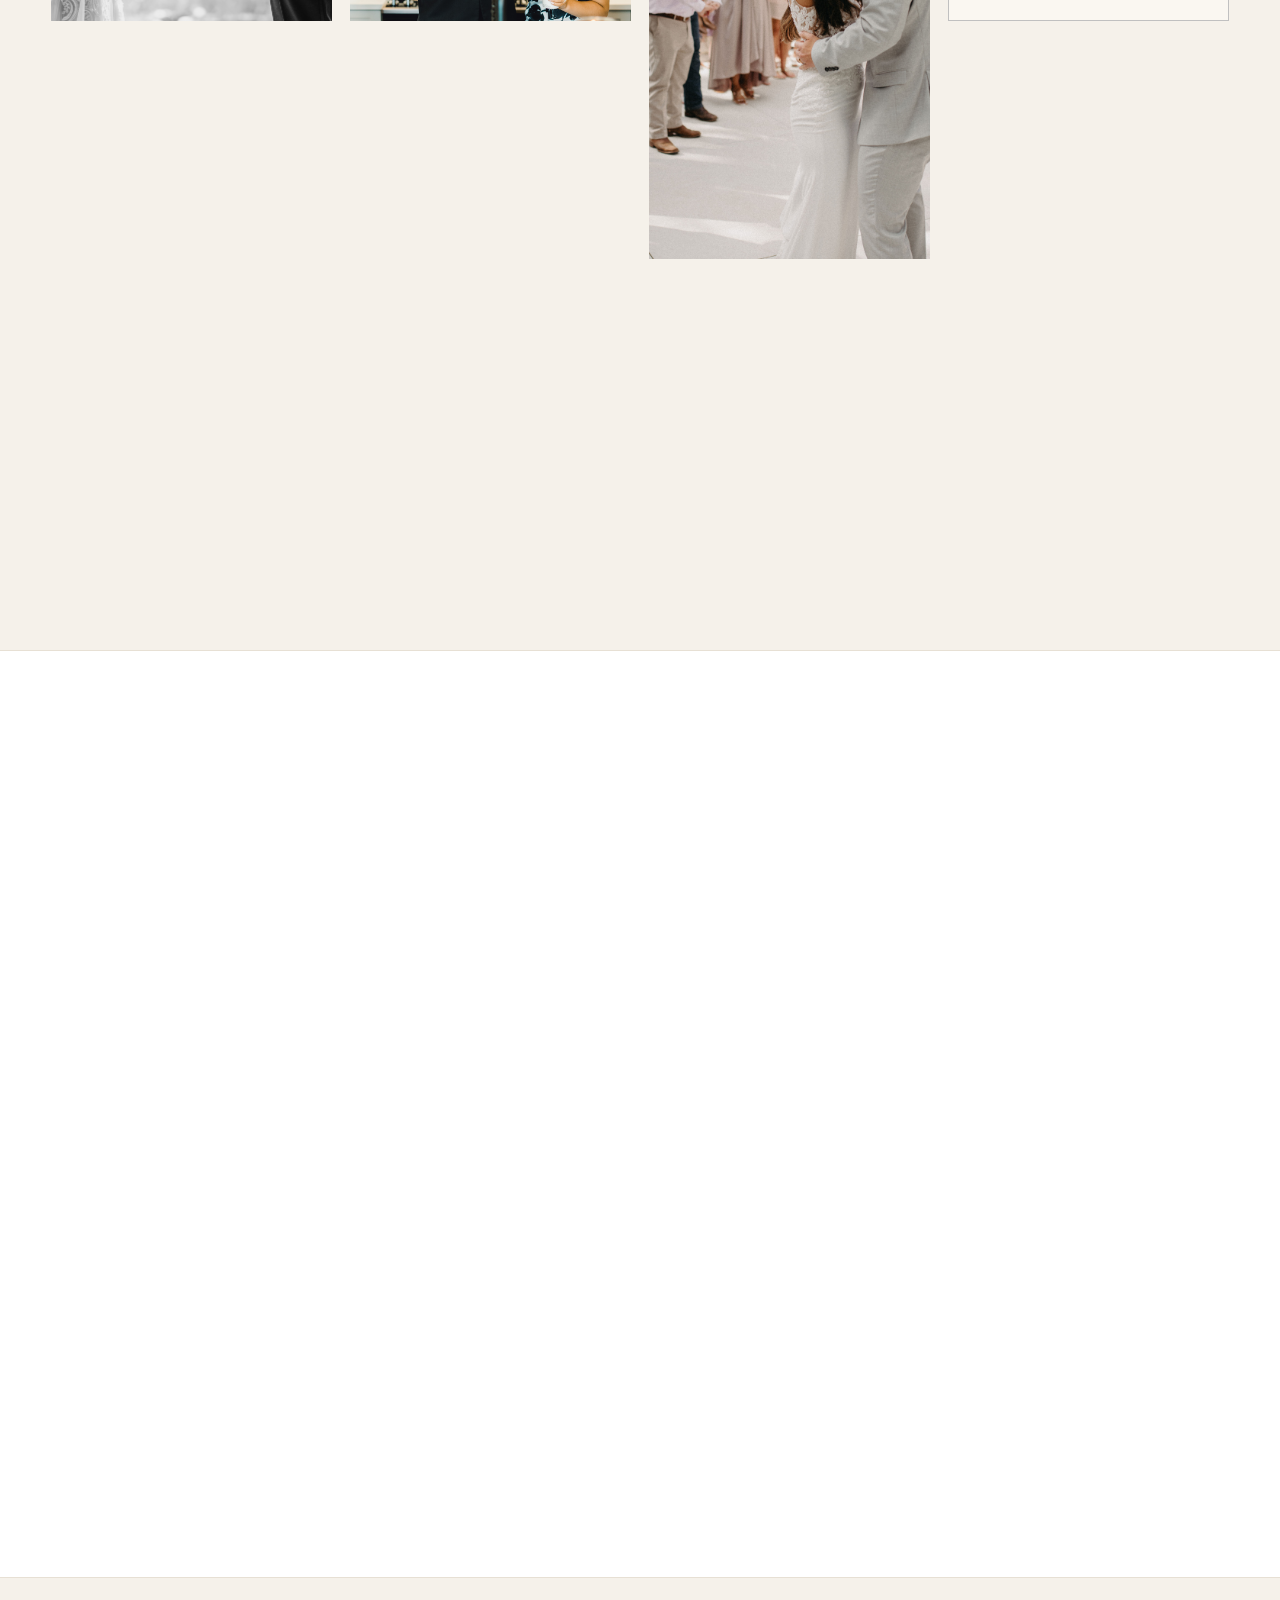
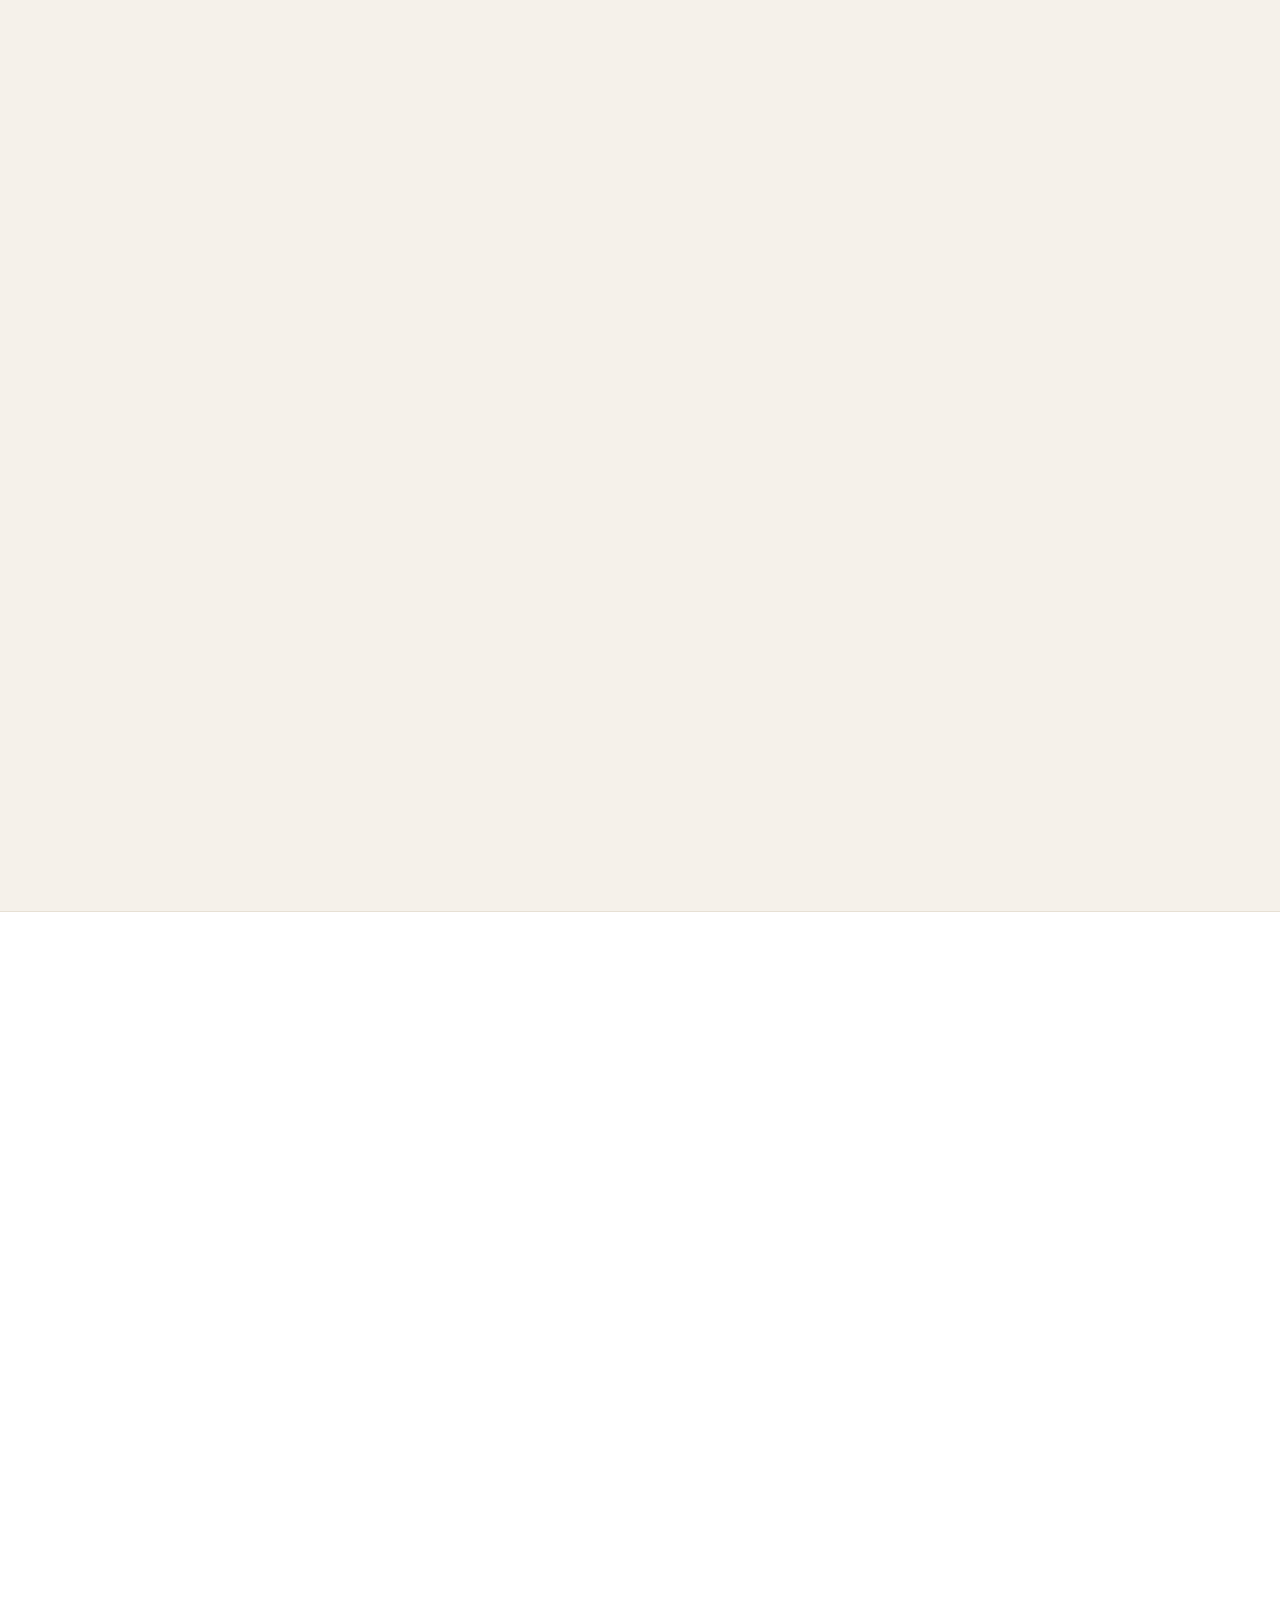
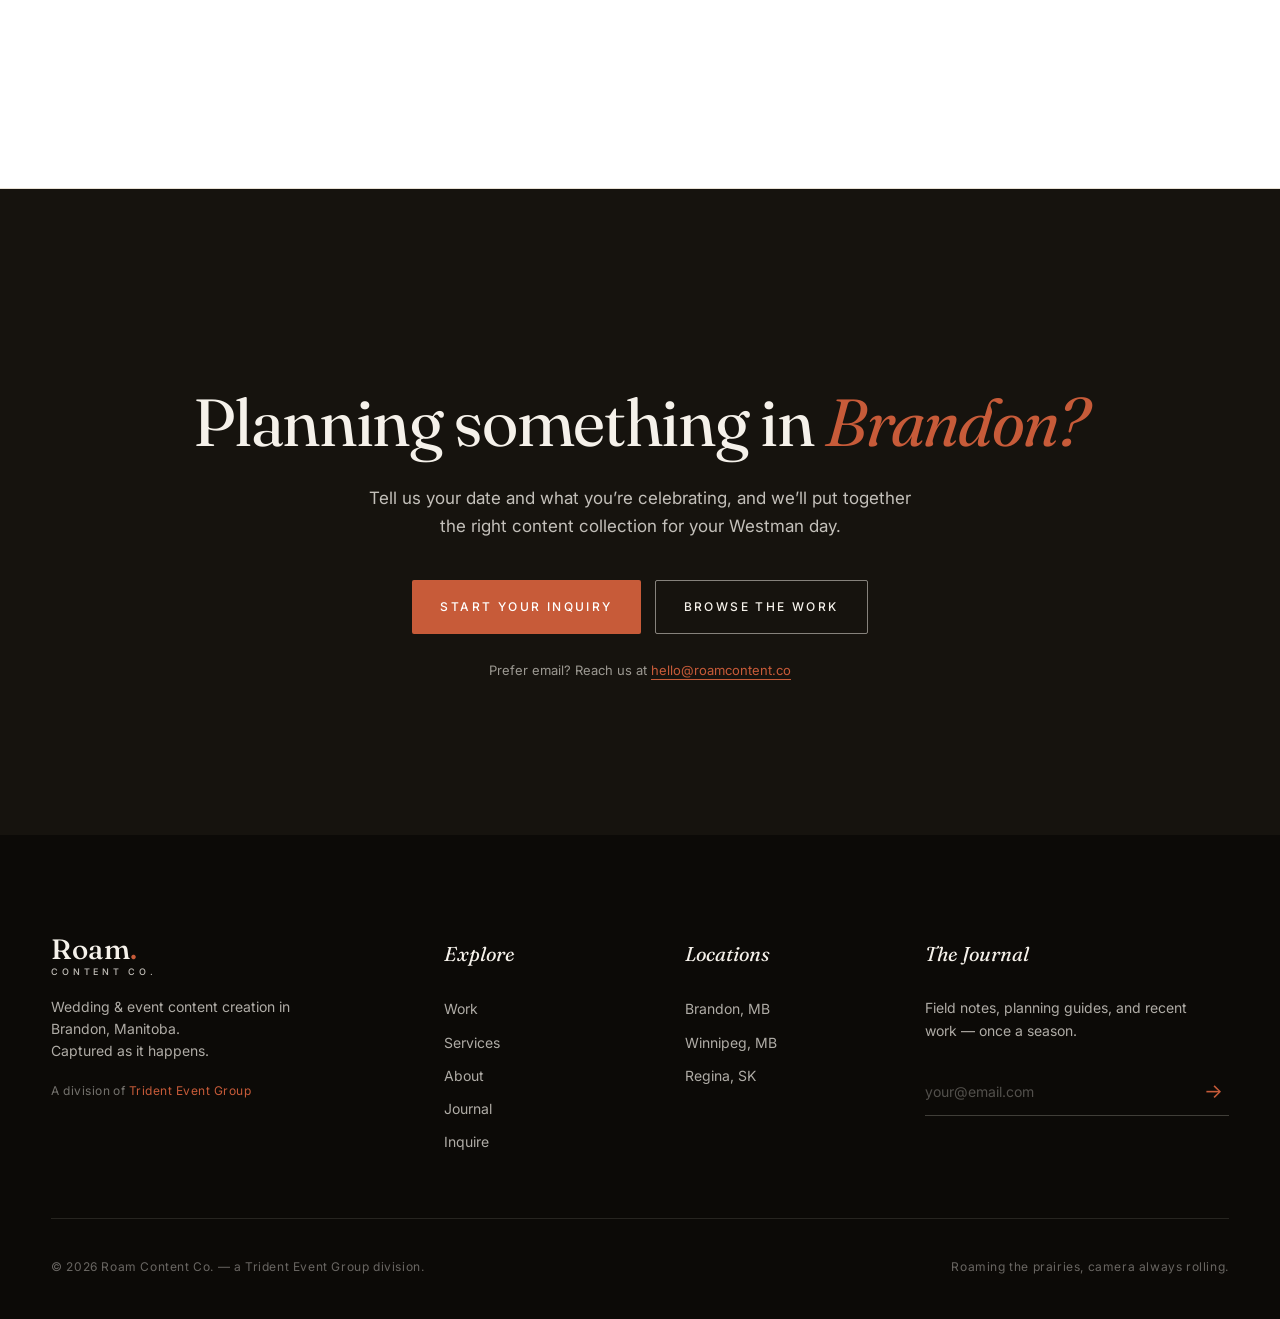
==== commit 38b9e00f: "Point the site at roamcontent.co, the domain we actually own roamcontent.ca was never registered (CI" ====
--- a/brandon/index.html
+++ b/brandon/index.html
@@ -11,7 +11,7 @@
     content="Brandon wedding content creator, Brandon wedding reels, wedding recap video Brandon, Prairie wedding content creator, same-day wedding reel Manitoba, Brandon wedding videographer, Westman content creator, Manitoba wedding content, Brandon social media content creator, Clear Lake wedding content, Riding Mountain wedding videographer, Brandon event content creation, Keystone Centre event content" />
   <meta name="robots" content="index, follow, max-image-preview:large" />
   <meta name="author" content="Roam Content Co." />
-  <link rel="canonical" href="https://roamcontent.ca/brandon/" />
+  <link rel="canonical" href="https://roamcontent.co/brandon/" />
 
   <!-- Geo targeting -->
   <meta name="geo.region" content="CA-MB" />
@@ -25,27 +25,27 @@
   <meta property="og:title" content="Brandon Wedding Content Creator | Roam Content Co." />
   <meta property="og:description"
     content="Prairie wedding & event content creation based in Brandon, Manitoba — serving Westman and the Canadian Prairies. Wedding reels, recap videos, films and behind-the-scenes, delivered fast." />
-  <meta property="og:url" content="https://roamcontent.ca/brandon/" />
+  <meta property="og:url" content="https://roamcontent.co/brandon/" />
   <meta property="og:locale" content="en_CA" />
-  <meta property="og:image" content="https://roamcontent.ca/public/media/wedding-shelby-jaydan-01.jpg" />
+  <meta property="og:image" content="https://roamcontent.co/public/media/wedding-shelby-jaydan-01.jpg" />
 
   <!-- Twitter -->
   <meta name="twitter:card" content="summary_large_image" />
   <meta name="twitter:title" content="Brandon Wedding Content Creator | Roam Content Co." />
   <meta name="twitter:description"
     content="Event content creation based in Brandon, Manitoba — serving Westman and the prairies." />
-  <meta name="twitter:image" content="https://roamcontent.ca/public/media/wedding-shelby-jaydan-01.jpg" />
+  <meta name="twitter:image" content="https://roamcontent.co/public/media/wedding-shelby-jaydan-01.jpg" />
 
   <!-- Structured data -->
   <script type="application/ld+json">
   {
     "@context": "https://schema.org",
     "@type": "ProfessionalService",
-    "@id": "https://roamcontent.ca/brandon/#business",
+    "@id": "https://roamcontent.co/brandon/#business",
     "name": "Roam Content Co. — Brandon Wedding & Event Content",
-    "url": "https://roamcontent.ca/brandon/",
-    "image": "https://roamcontent.ca/public/media/wedding-shelby-jaydan-01.jpg",
-    "email": "hello@roamcontent.ca",
+    "url": "https://roamcontent.co/brandon/",
+    "image": "https://roamcontent.co/public/media/wedding-shelby-jaydan-01.jpg",
+    "email": "hello@roamcontent.co",
     "priceRange": "$$",
     "description": "Brandon-based Prairie wedding & event content creator — same-day wedding reels, recap videos, highlight films, and behind-the-scenes content for weddings and events across Westman and the surrounding Canadian Prairies.",
     "parentOrganization": { "@type": "Organization", "name": "Trident Event Group", "url": "https://tridenteventgroup.ca/" },
@@ -70,8 +70,8 @@
     "@context": "https://schema.org",
     "@type": "BreadcrumbList",
     "itemListElement": [
-      { "@type": "ListItem", "position": 1, "name": "Home", "item": "https://roamcontent.ca/" },
-      { "@type": "ListItem", "position": 2, "name": "Brandon", "item": "https://roamcontent.ca/brandon/" }
+      { "@type": "ListItem", "position": 1, "name": "Home", "item": "https://roamcontent.co/" },
+      { "@type": "ListItem", "position": 2, "name": "Brandon", "item": "https://roamcontent.co/brandon/" }
     ]
   }
   </script>
@@ -452,7 +452,7 @@
         <a href="/inquiry.html" class="btn btn--primary">Start your inquiry</a>
         <a href="#work" class="btn btn--ghost">Browse the work</a>
       </div>
-      <p class="cta__small">Prefer email? Reach us at <a href="mailto:hello@roamcontent.ca">hello@roamcontent.ca</a></p>
+      <p class="cta__small">Prefer email? Reach us at <a href="mailto:hello@roamcontent.co">hello@roamcontent.co</a></p>
     </div>
   </section>
 
--- a/styles.css
+++ b/styles.css
@@ -750,6 +750,24 @@
 .form-embed code { font-family: ui-monospace, "SFMono-Regular", Menlo, Consolas, monospace; font-size: 13px; background: var(--bone); padding: 2px 7px; border-radius: 3px; color: var(--ember-deep); }
 .form-embed .btn { margin-top: 6px; }
 
+/* Live embed — iframe fills the card, placeholder chrome removed */
+.form-embed--live {
+  display: block;
+  padding: 0;
+  min-height: 0;
+  border: 1px solid var(--line);
+  background: var(--paper);
+  overflow: hidden;
+}
+.form-embed--live iframe {
+  display: block;
+  border: 0;
+  width: 1px;
+  min-width: 100%;
+  min-height: 620px;
+}
+.form-embed__fallback { padding: clamp(28px, 4vw, 48px); text-align: center; }
+
 /* ── FOOTER ──────────────────────────────────────────── */
 .footer {
   background: var(--always-dark-deep);
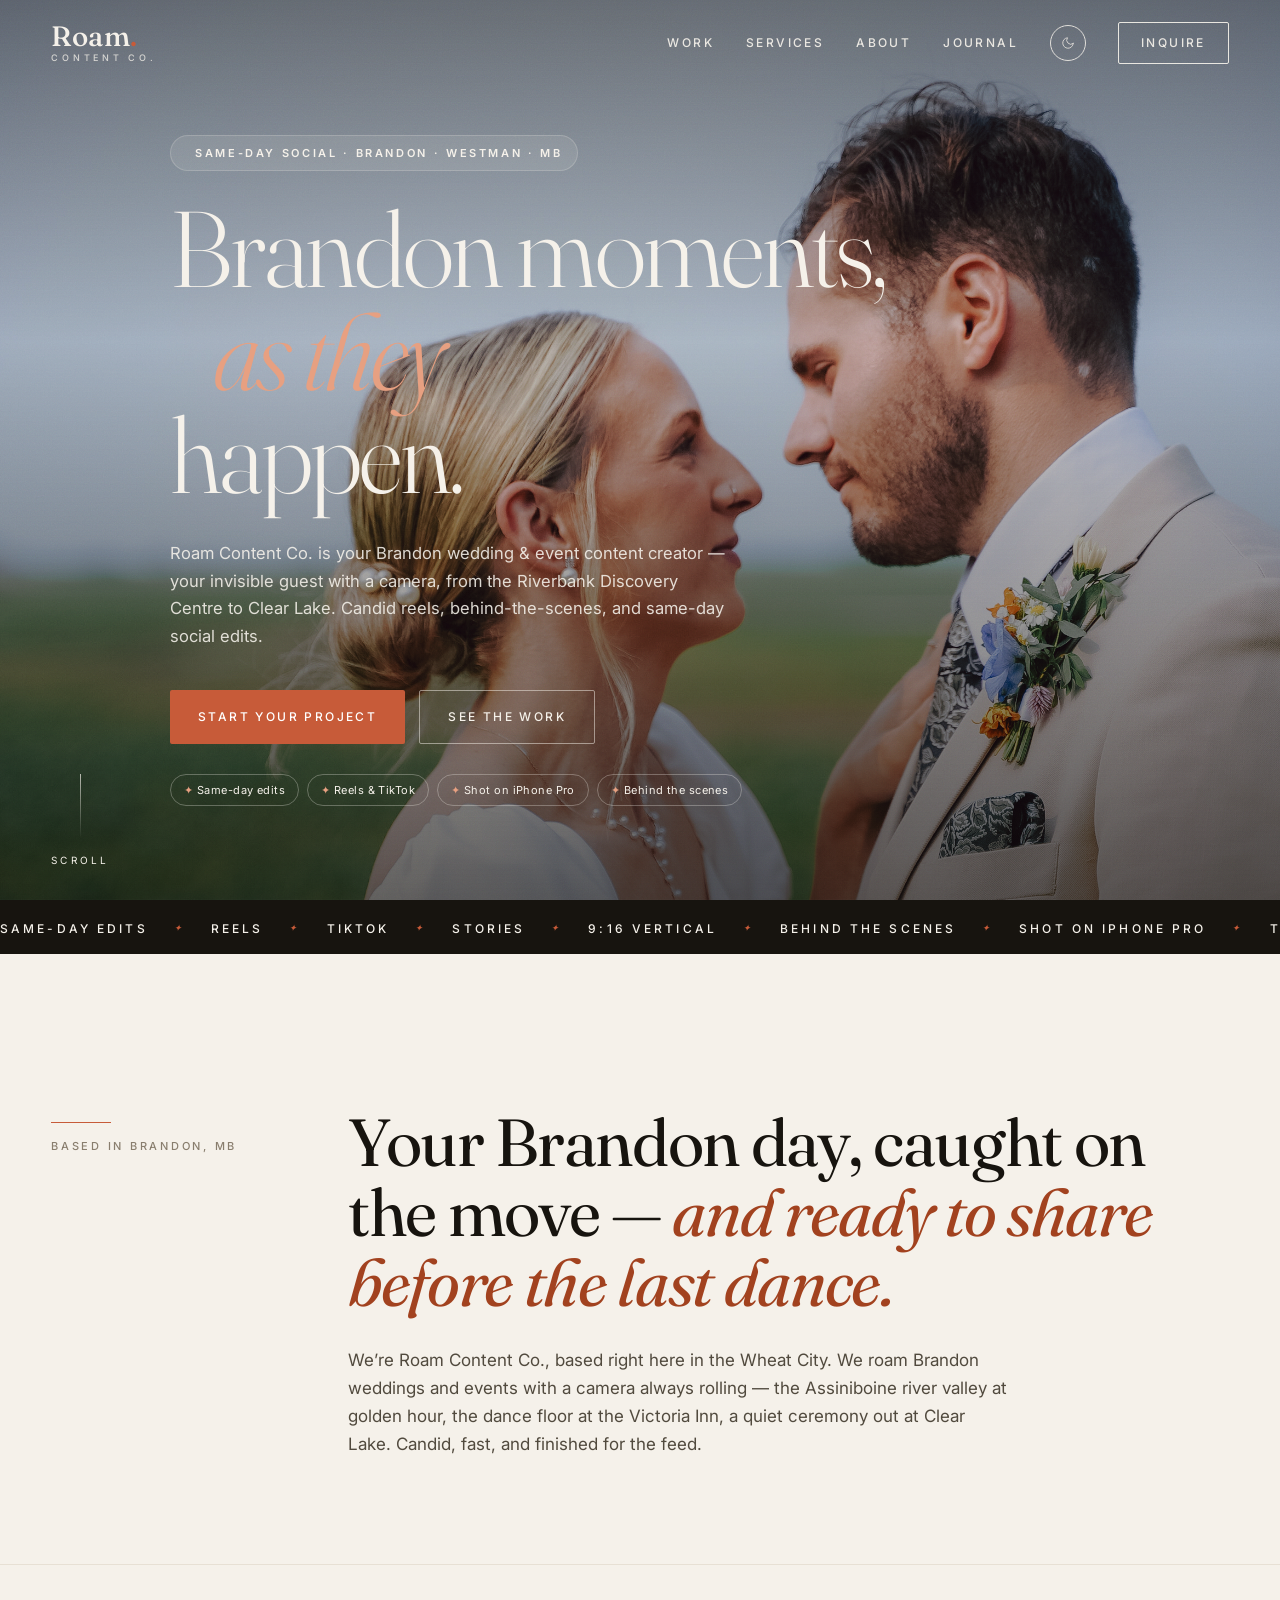
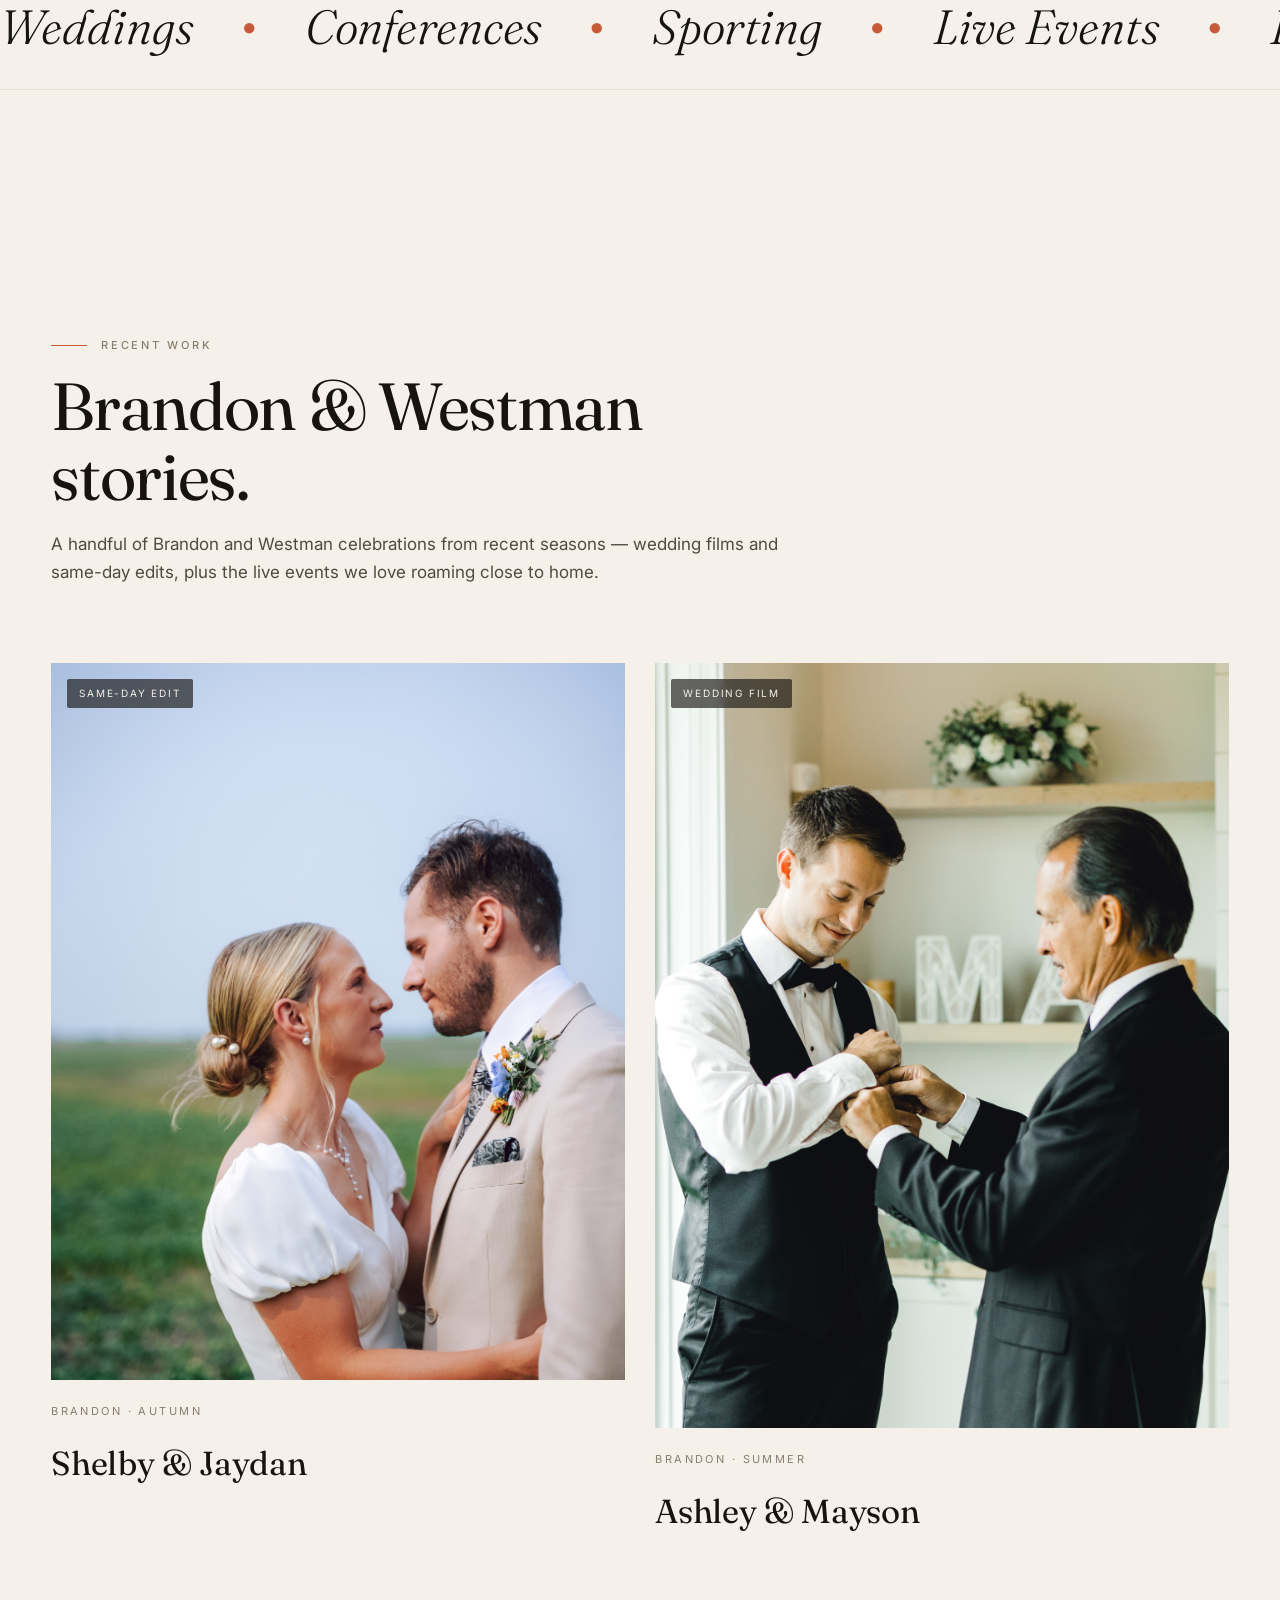
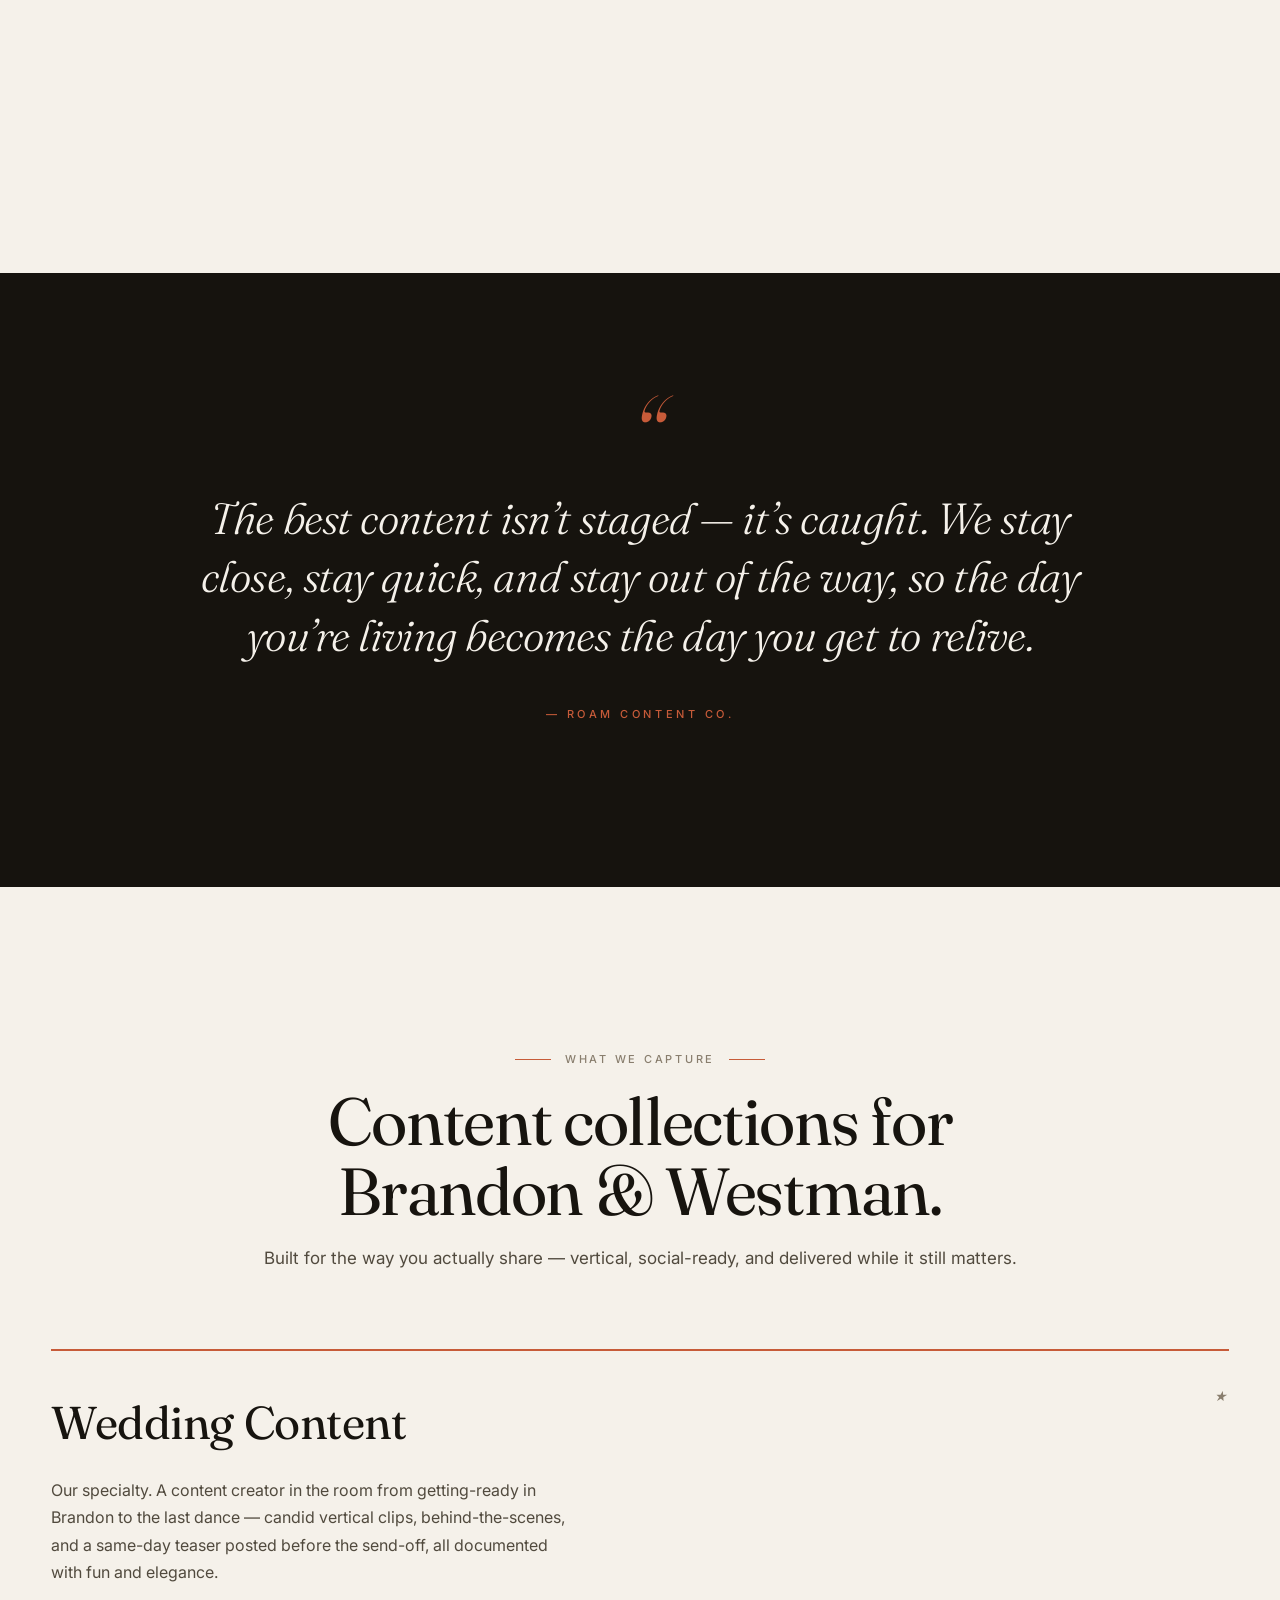
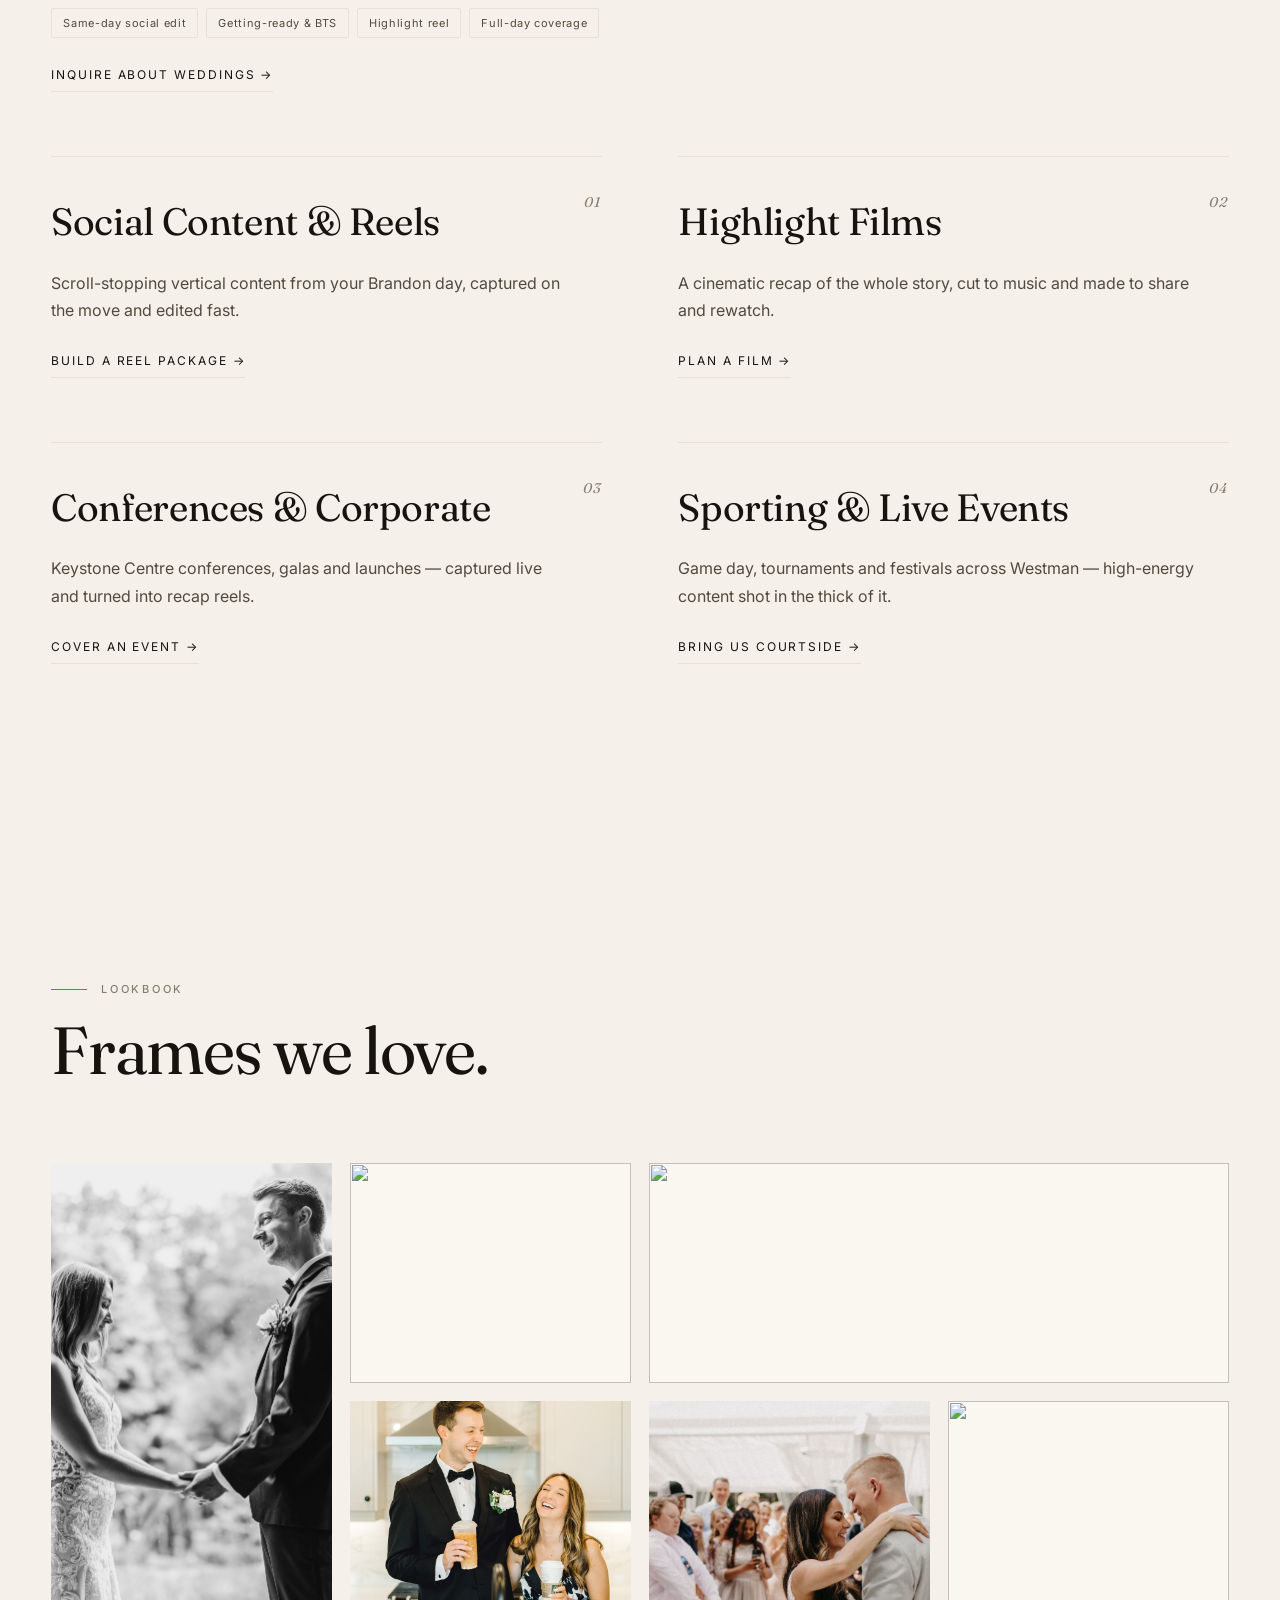
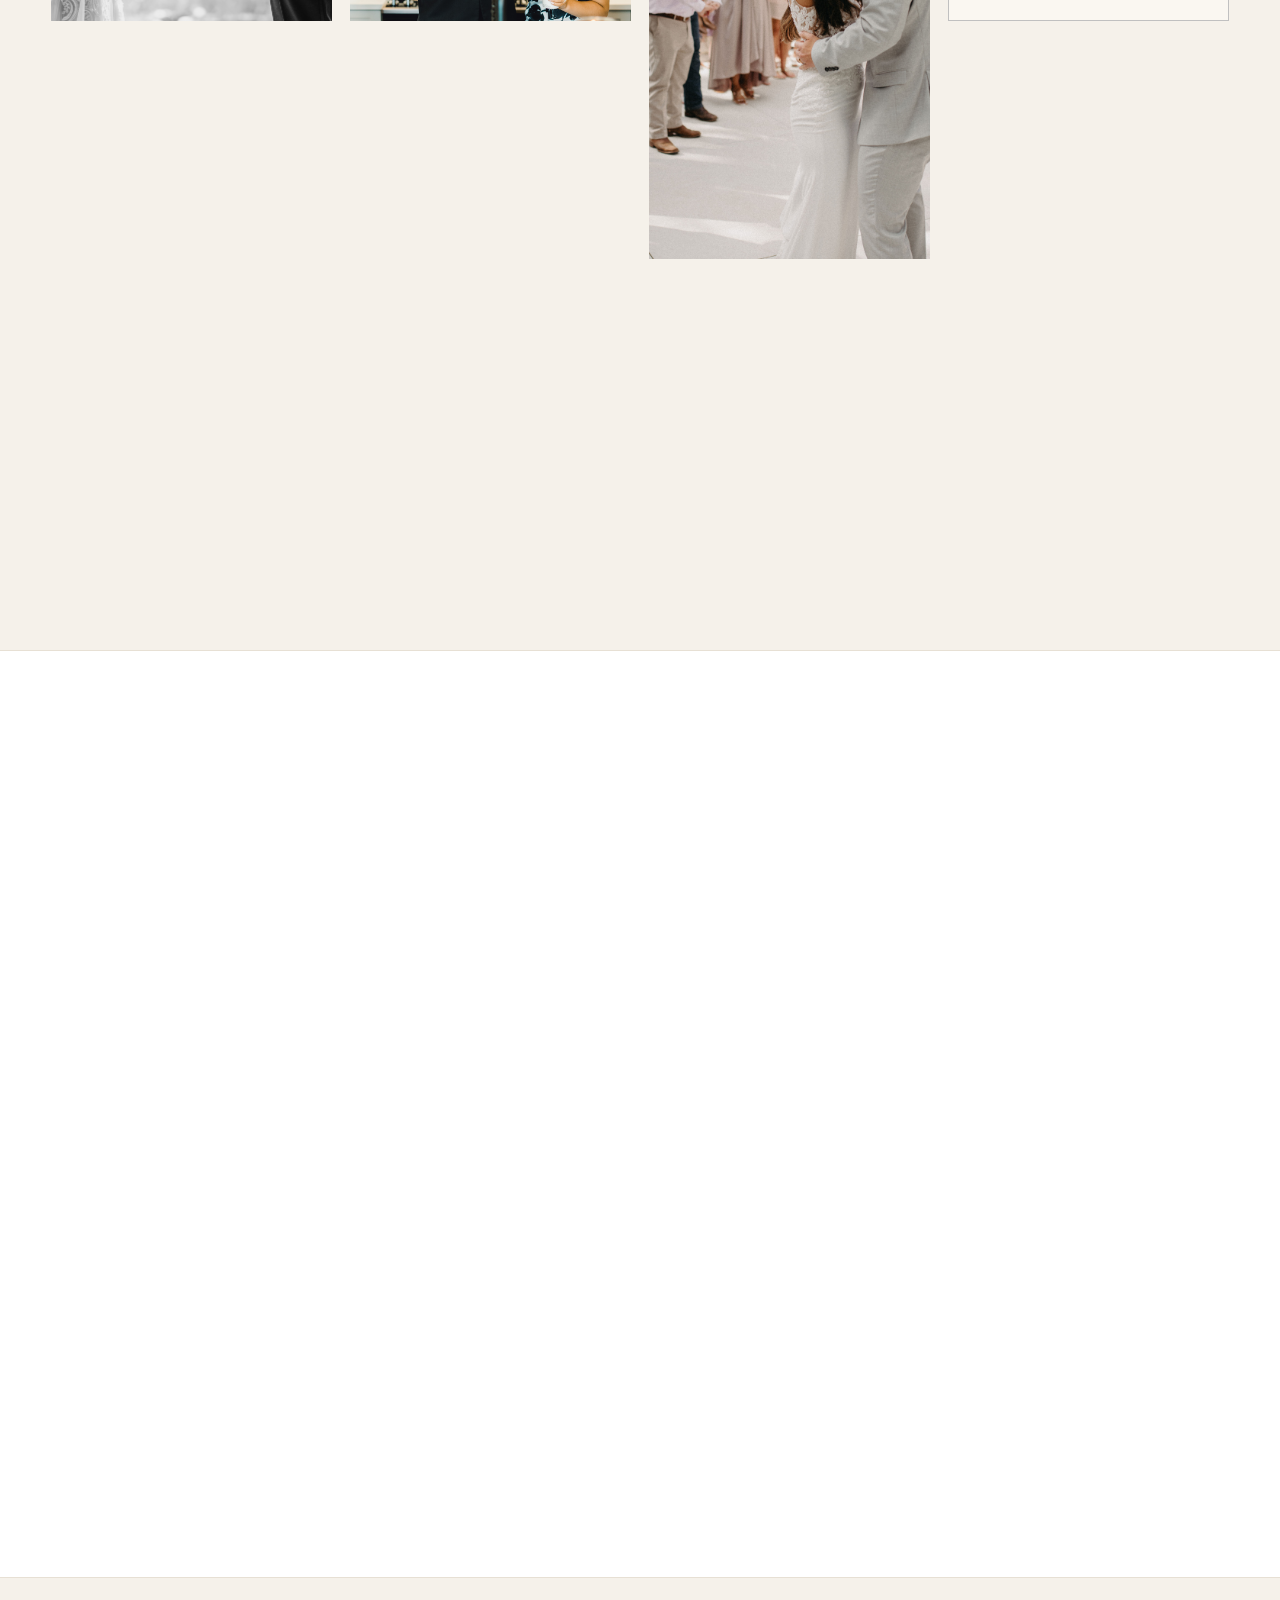
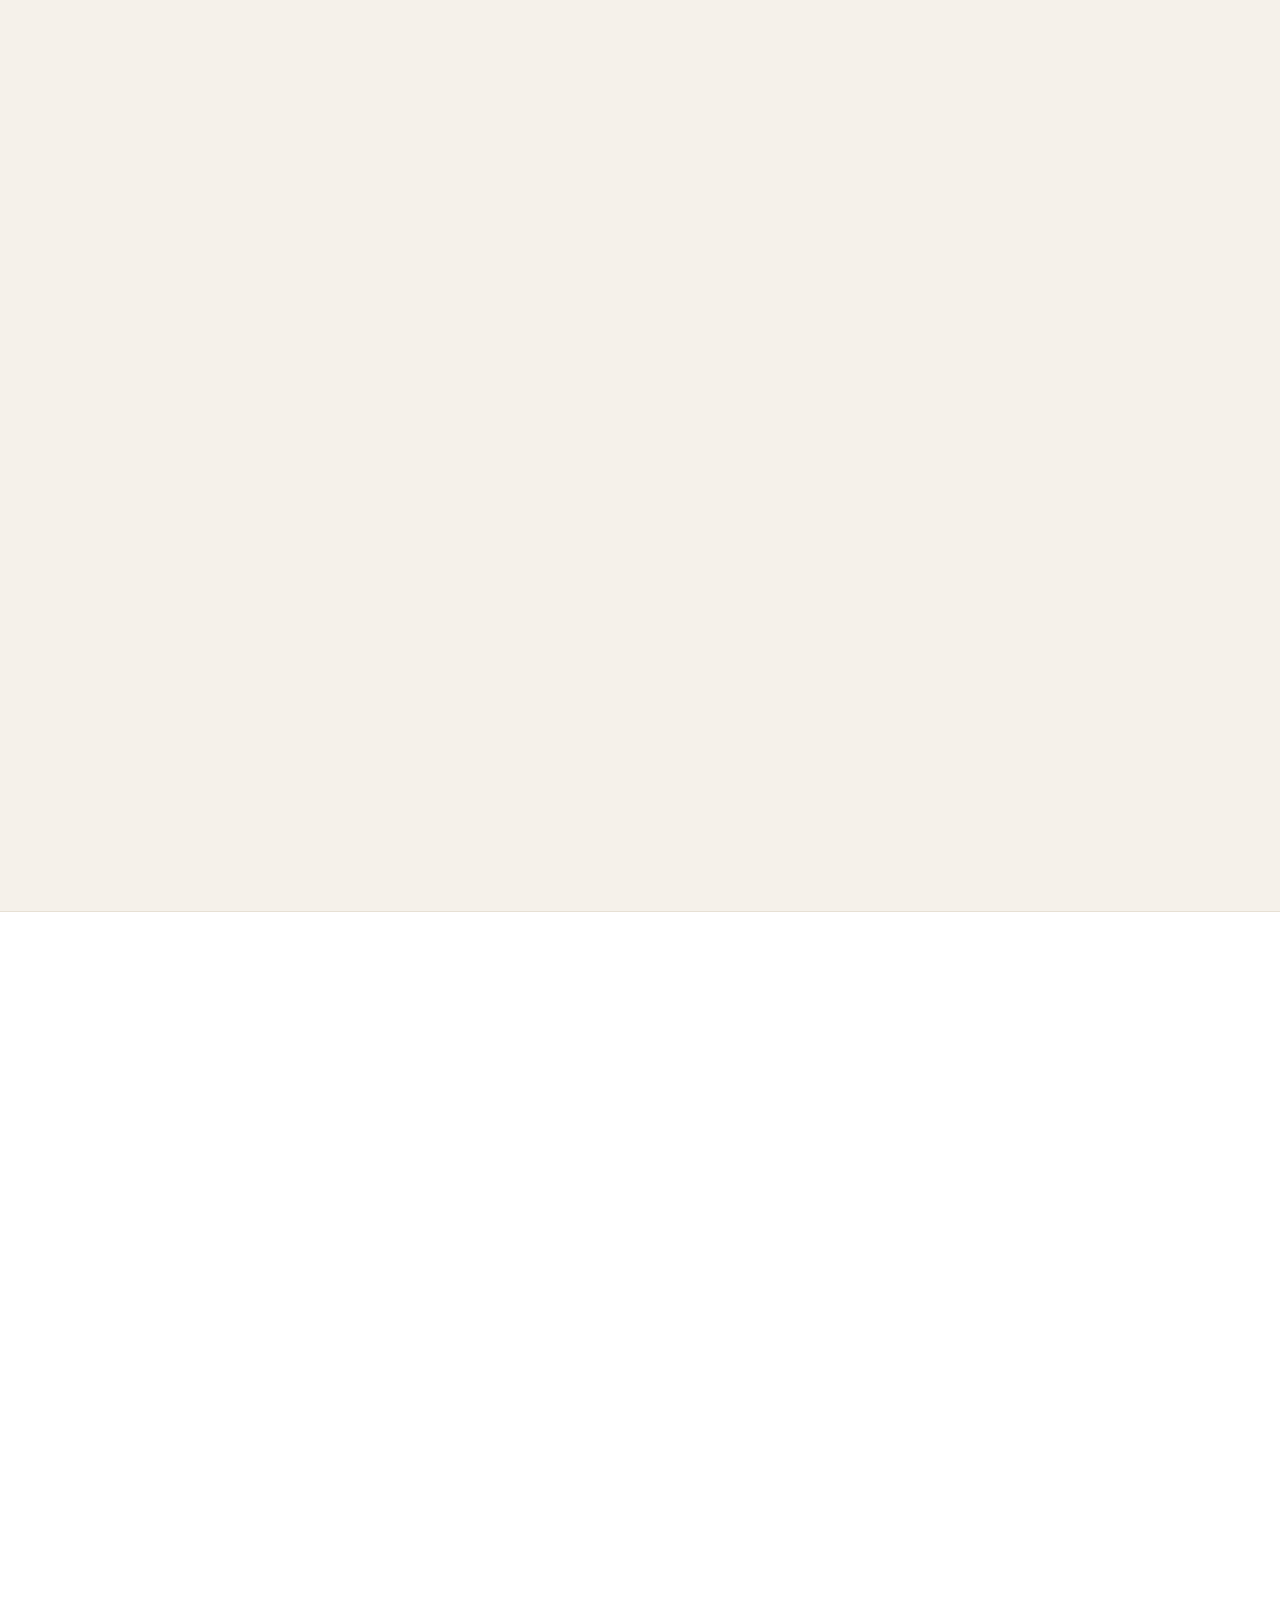
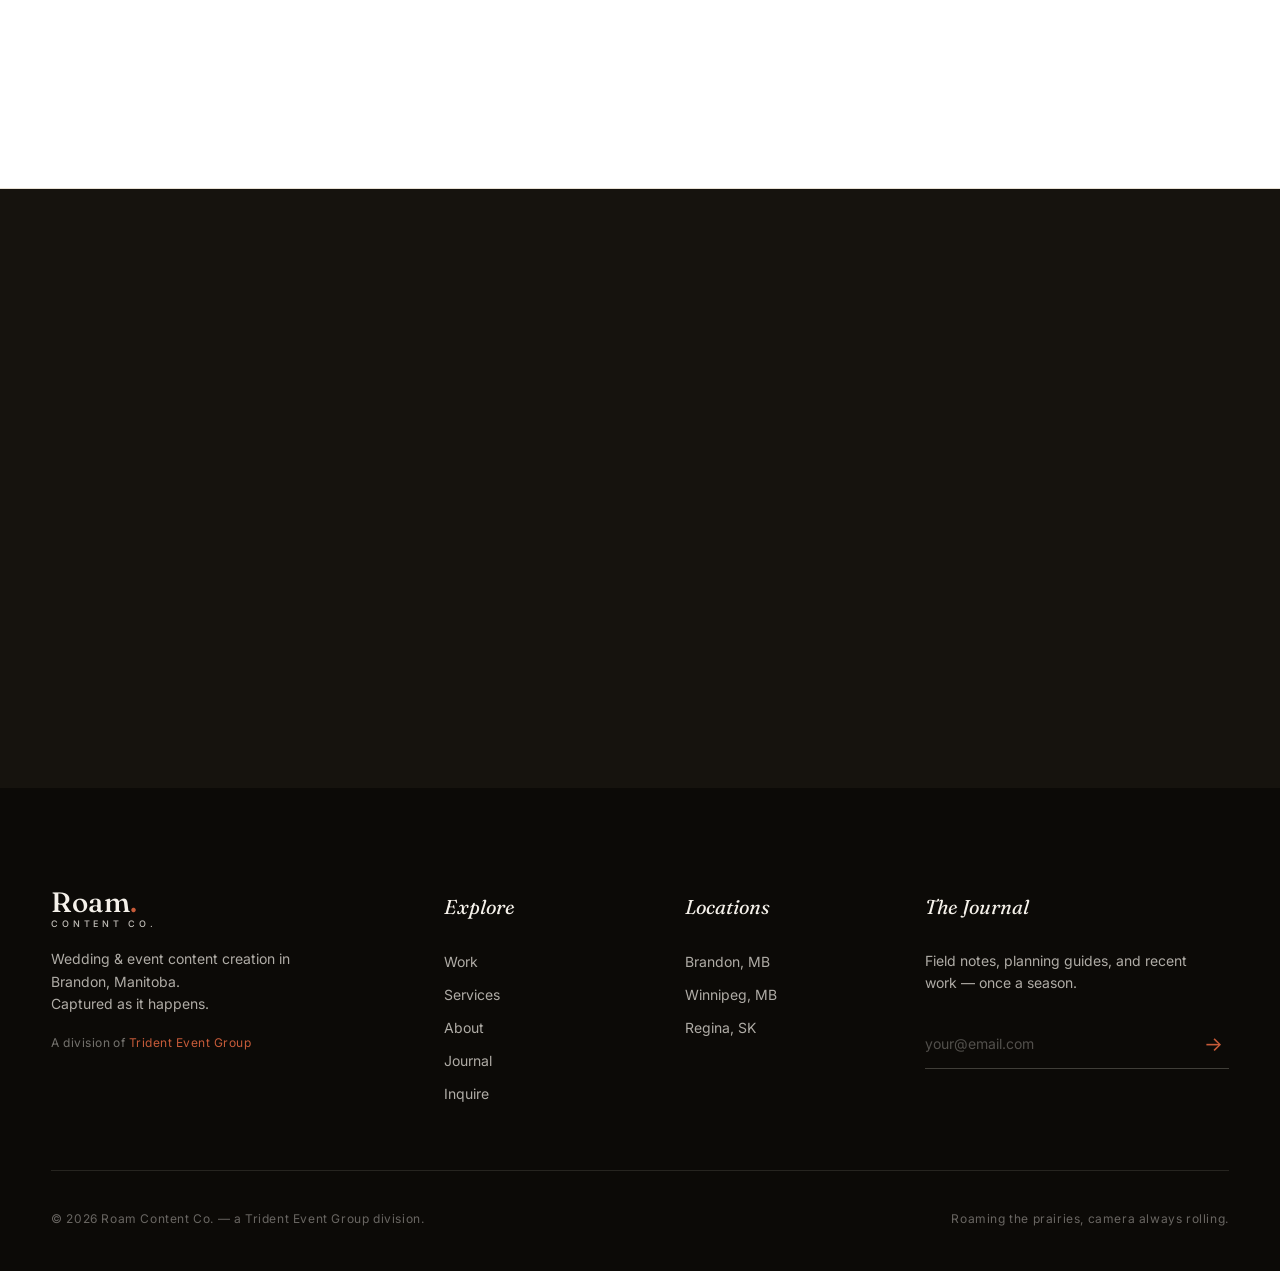
==== commit 816c38f6: "Drop the public email address; the inquiry form is the only contact route roamcontent.co has no mail" ====
--- a/brandon/index.html
+++ b/brandon/index.html
@@ -45,7 +45,6 @@
     "name": "Roam Content Co. — Brandon Wedding & Event Content",
     "url": "https://roamcontent.co/brandon/",
     "image": "https://roamcontent.co/public/media/wedding-shelby-jaydan-01.jpg",
-    "email": "hello@roamcontent.co",
     "priceRange": "$$",
     "description": "Brandon-based Prairie wedding & event content creator — same-day wedding reels, recap videos, highlight films, and behind-the-scenes content for weddings and events across Westman and the surrounding Canadian Prairies.",
     "parentOrganization": { "@type": "Organization", "name": "Trident Event Group", "url": "https://tridenteventgroup.ca/" },
@@ -452,7 +451,6 @@
         <a href="/inquiry.html" class="btn btn--primary">Start your inquiry</a>
         <a href="#work" class="btn btn--ghost">Browse the work</a>
       </div>
-      <p class="cta__small">Prefer email? Reach us at <a href="mailto:hello@roamcontent.co">hello@roamcontent.co</a></p>
     </div>
   </section>
 
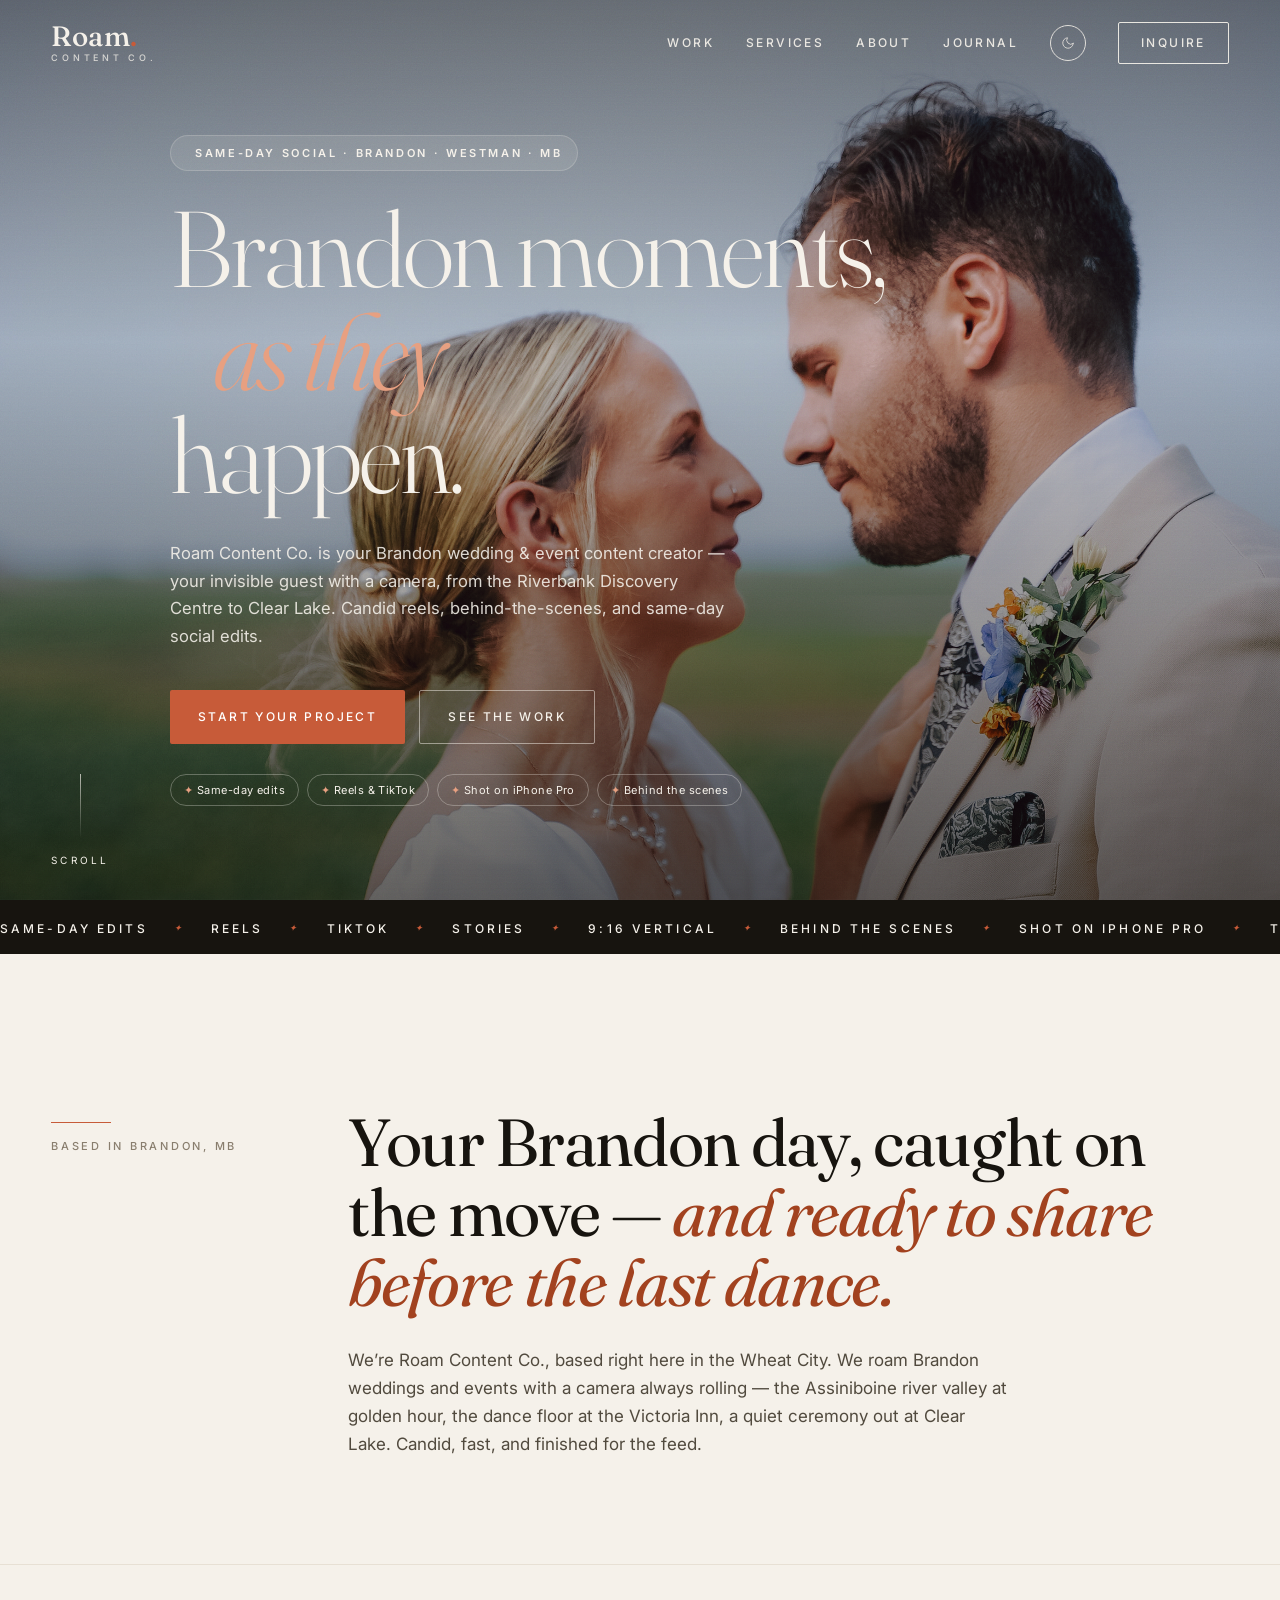
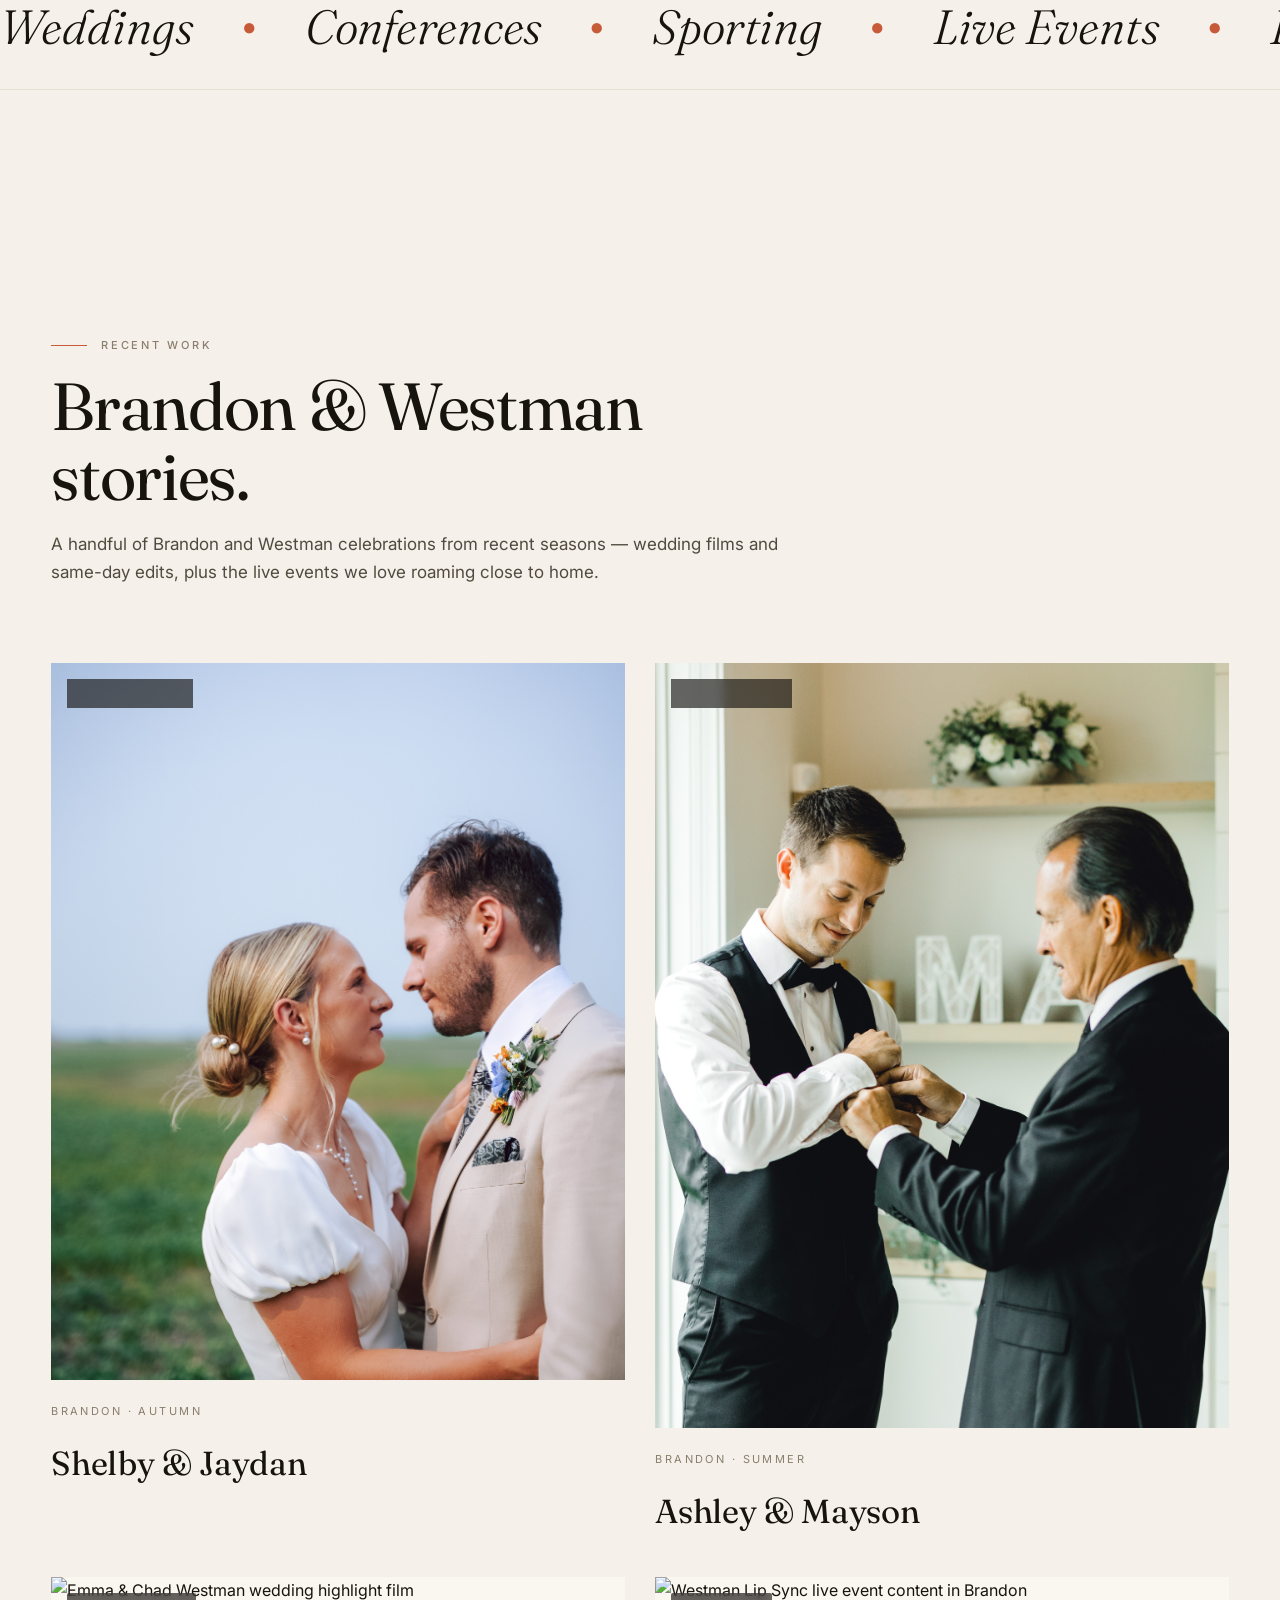
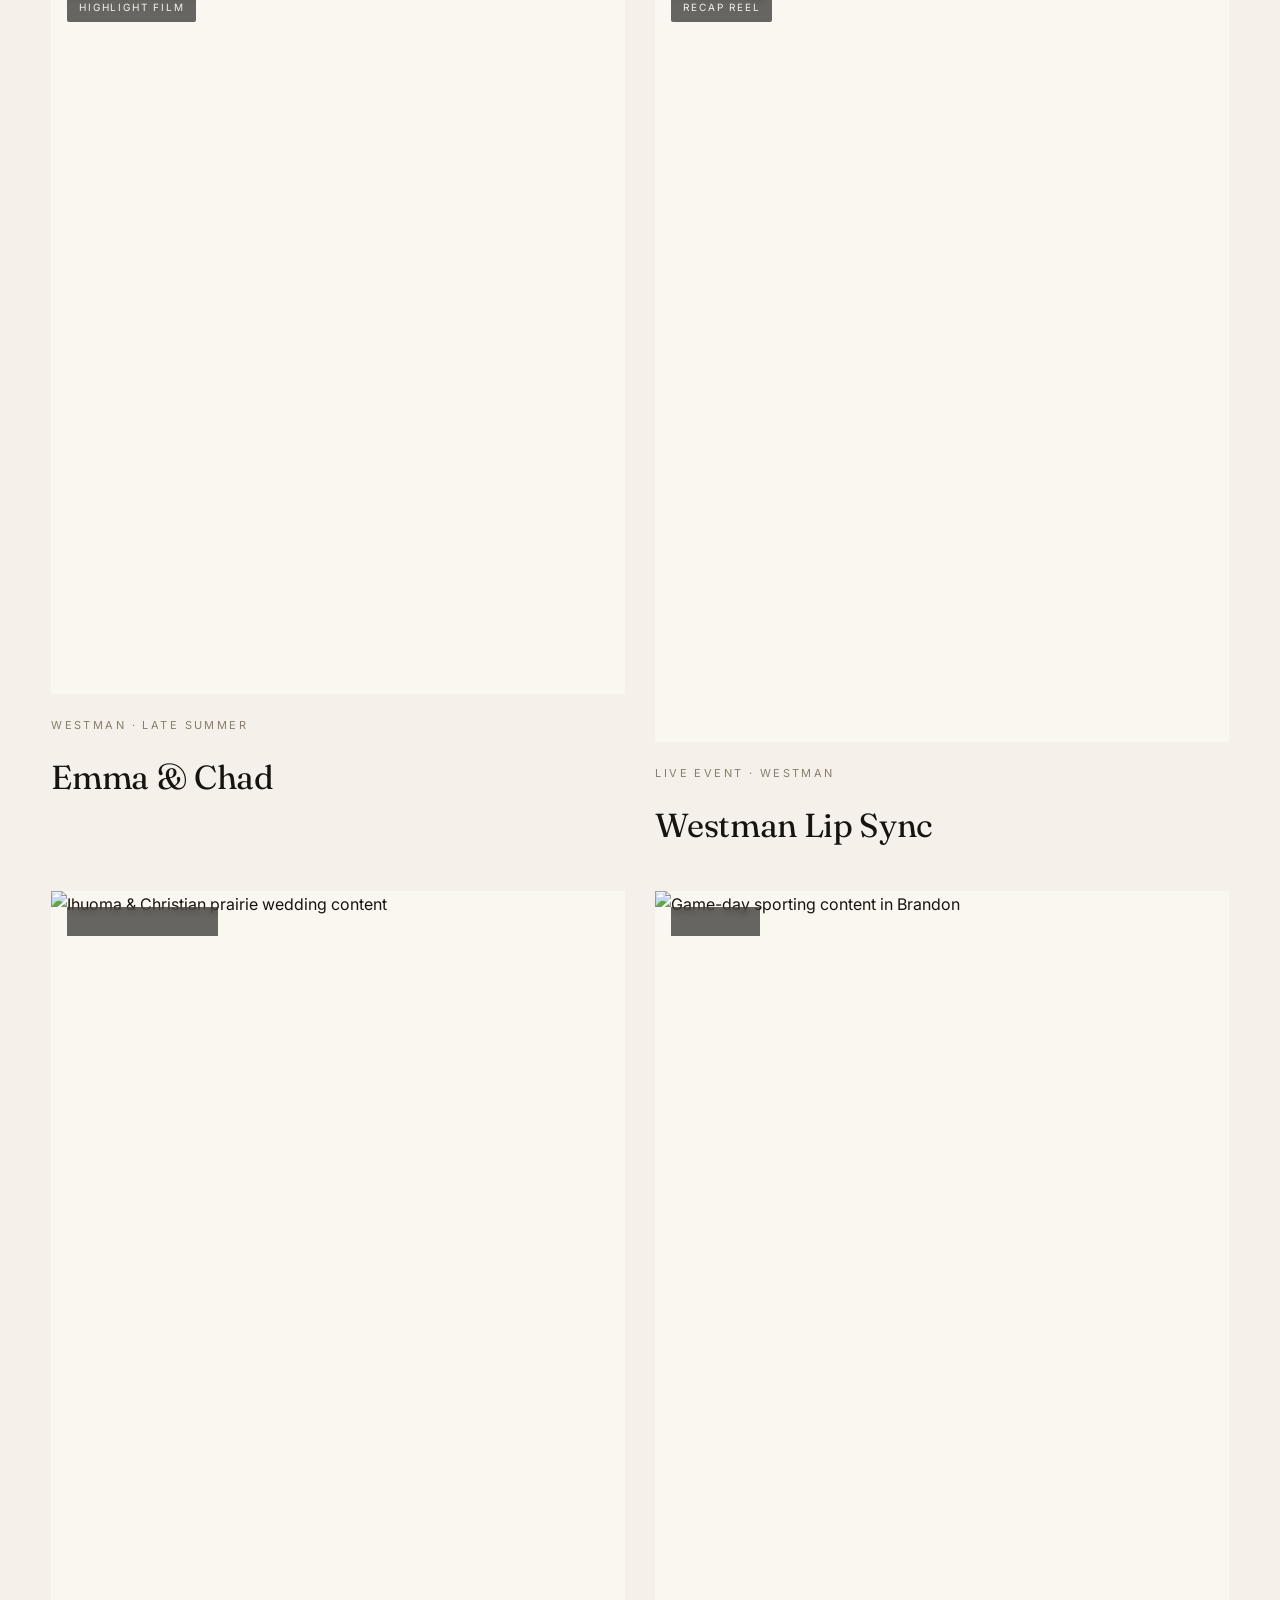
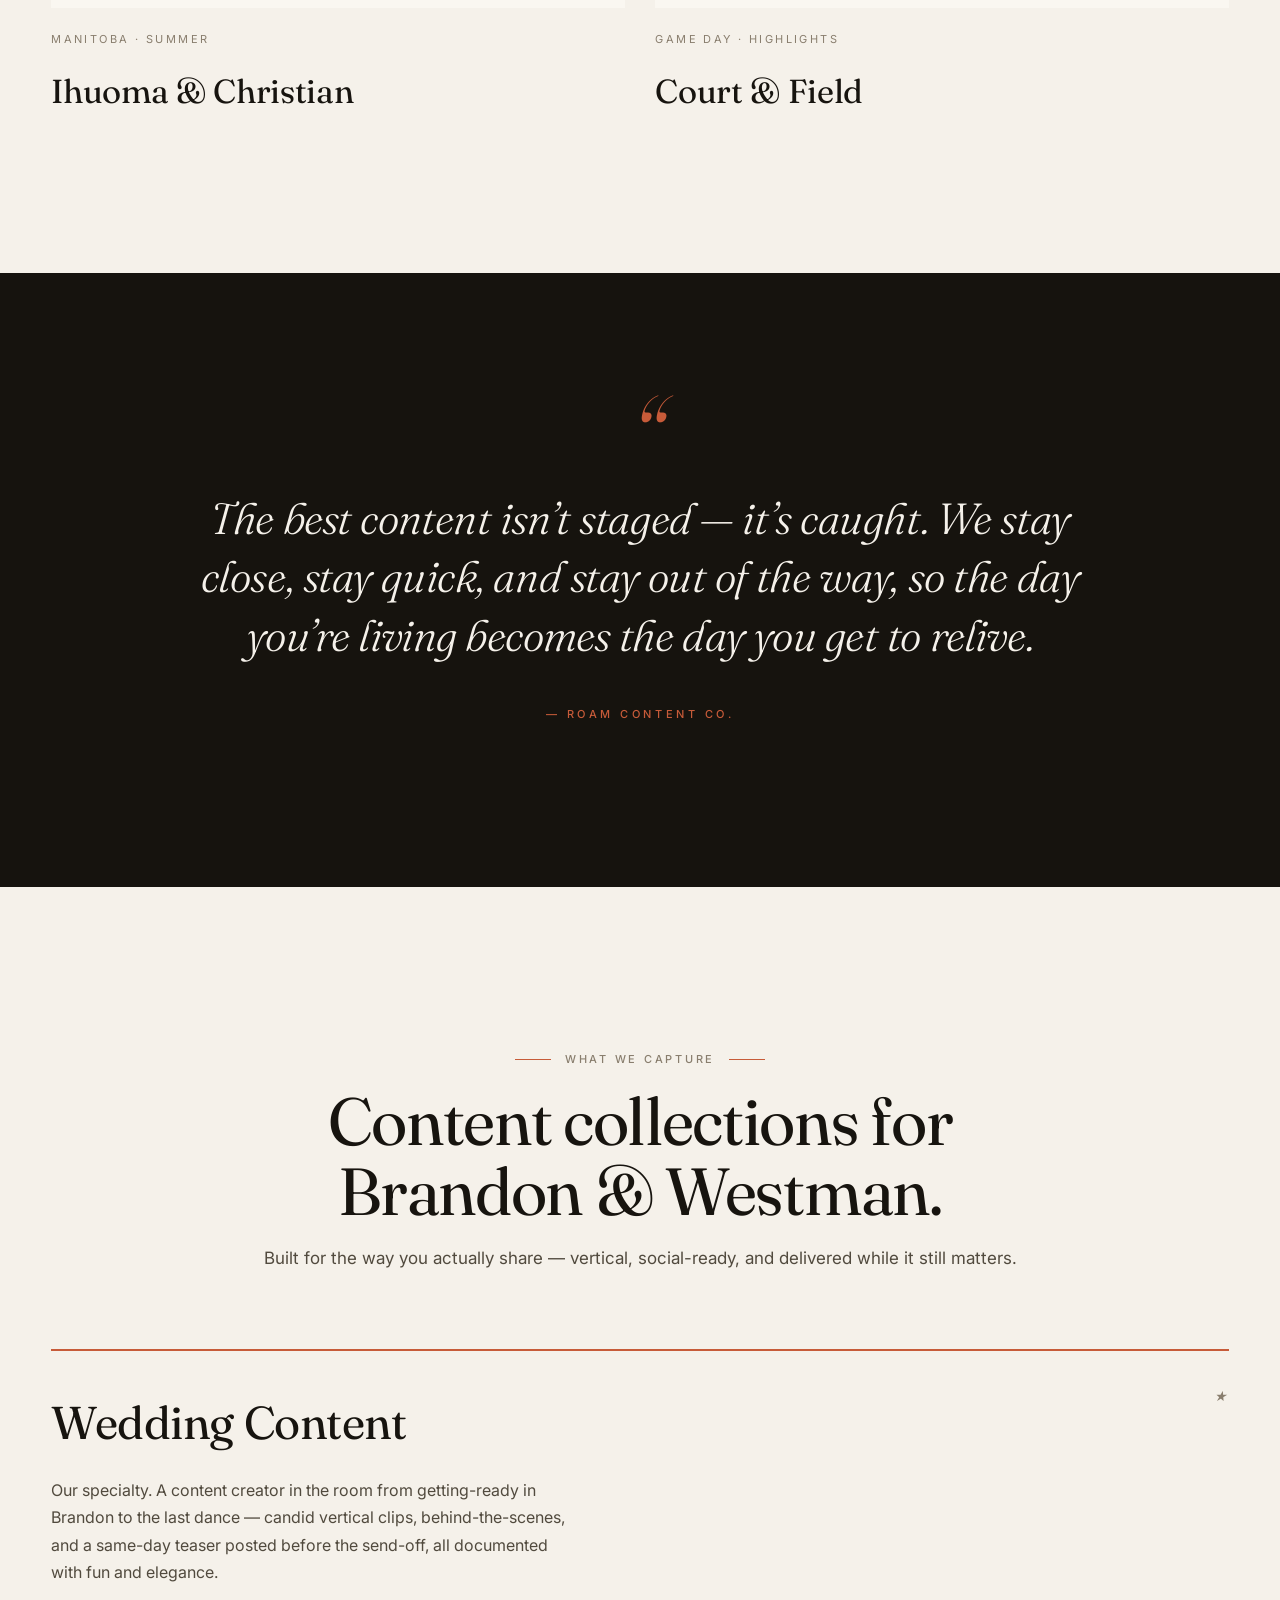
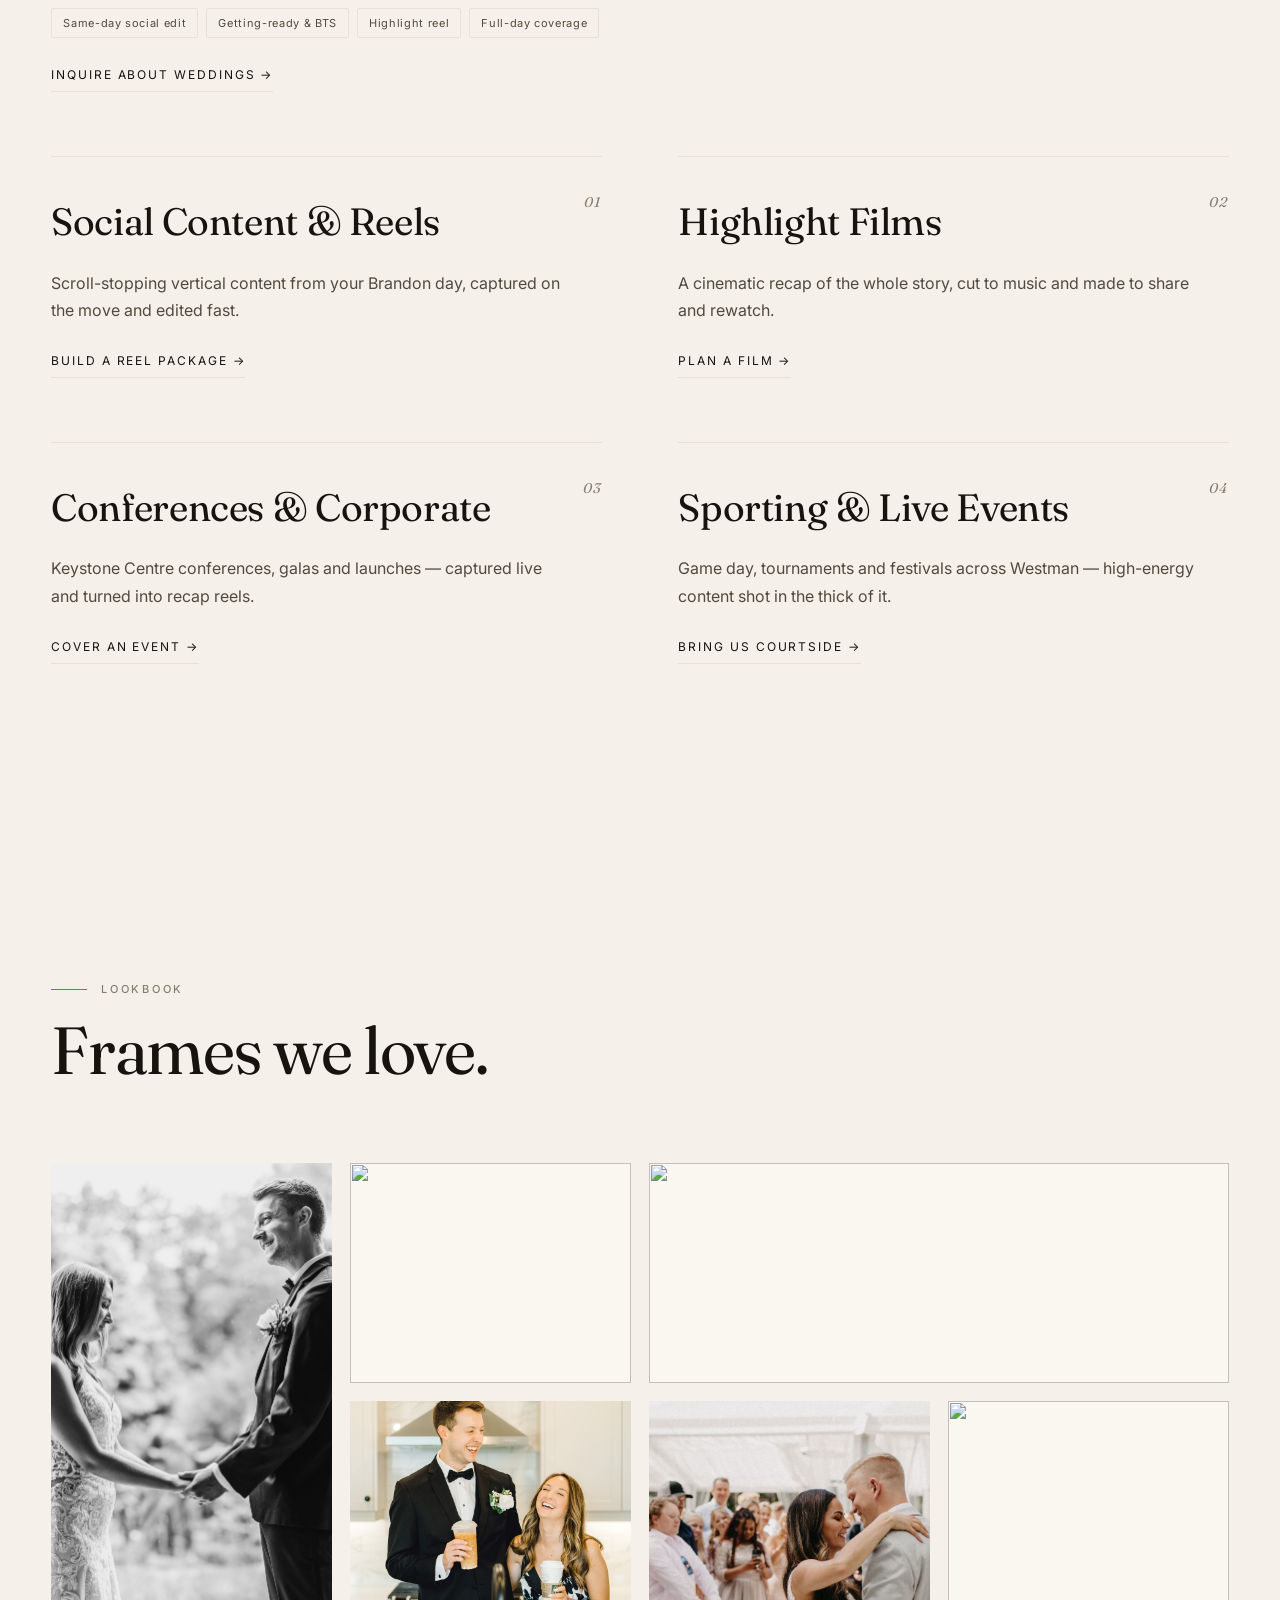
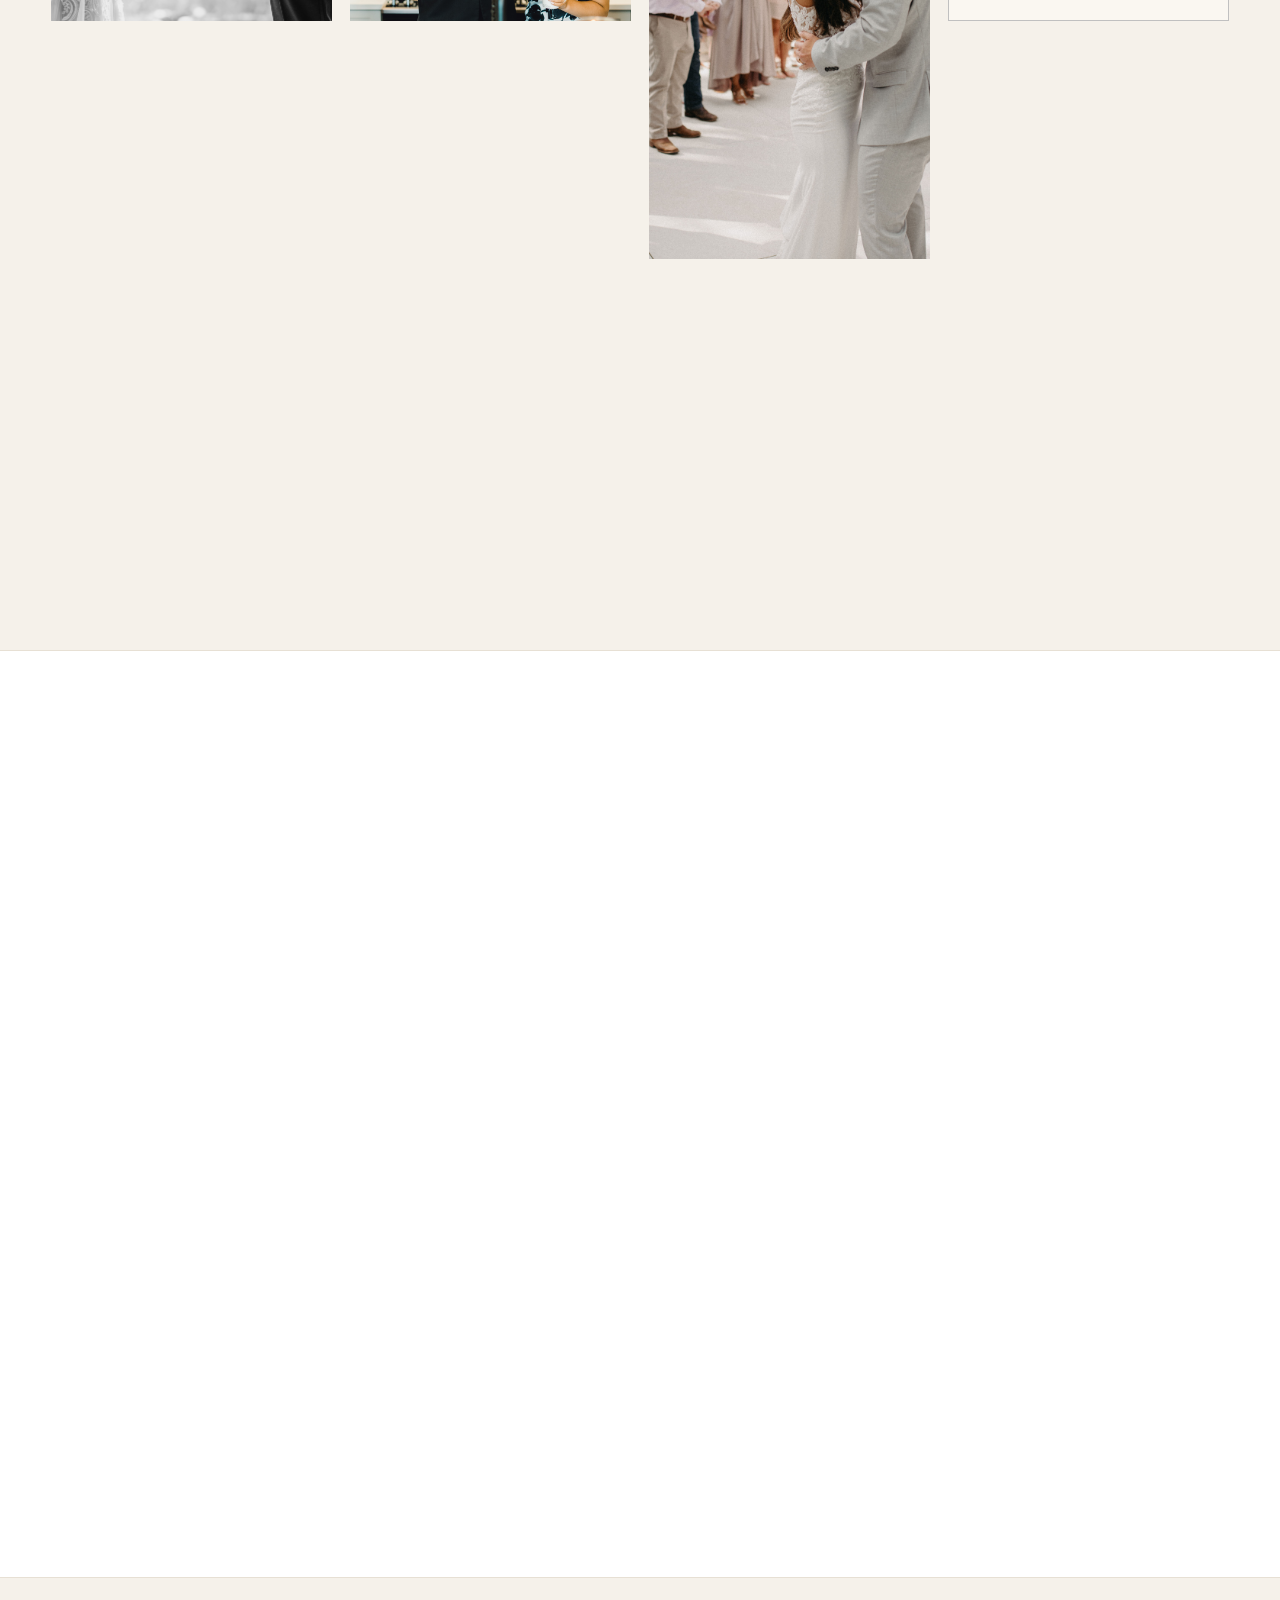
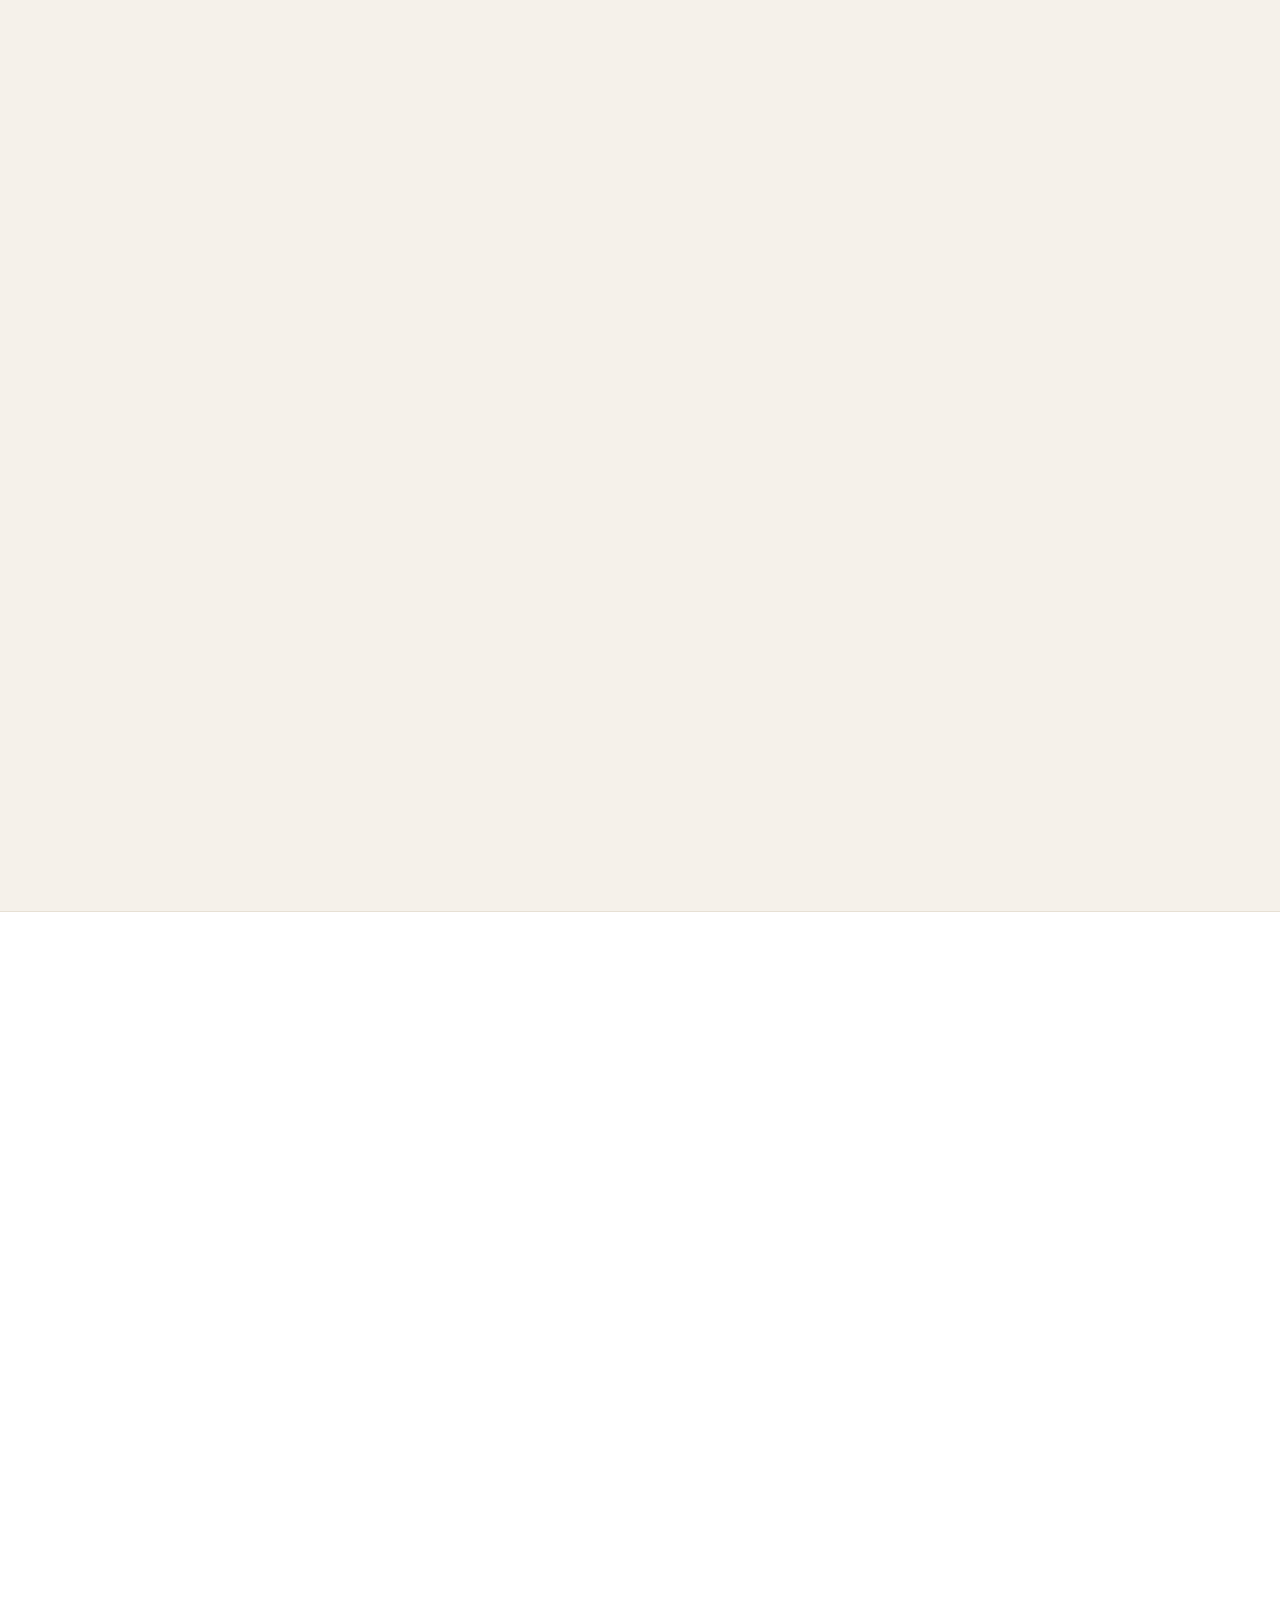
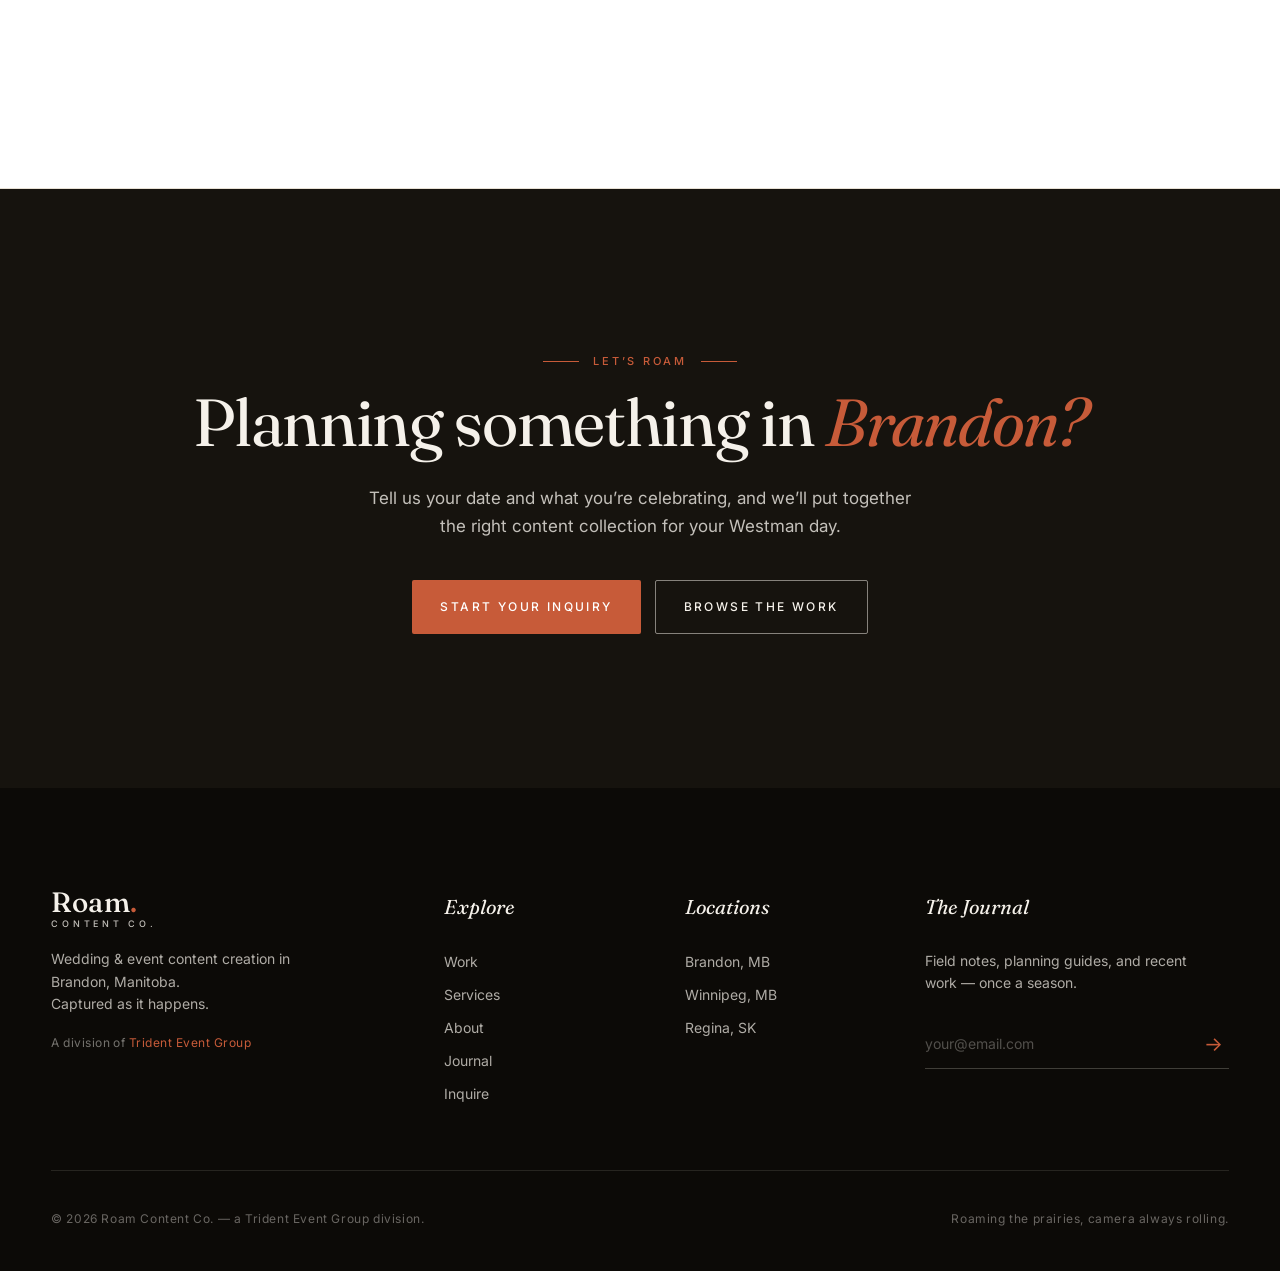
==== commit 7d4e1c8f: "Make www.roamcontent.co the canonical host Vercel serves the site on www and 308s the apex to it, so" ====
--- a/brandon/index.html
+++ b/brandon/index.html
@@ -11,7 +11,7 @@
     content="Brandon wedding content creator, Brandon wedding reels, wedding recap video Brandon, Prairie wedding content creator, same-day wedding reel Manitoba, Brandon wedding videographer, Westman content creator, Manitoba wedding content, Brandon social media content creator, Clear Lake wedding content, Riding Mountain wedding videographer, Brandon event content creation, Keystone Centre event content" />
   <meta name="robots" content="index, follow, max-image-preview:large" />
   <meta name="author" content="Roam Content Co." />
-  <link rel="canonical" href="https://roamcontent.co/brandon/" />
+  <link rel="canonical" href="https://www.roamcontent.co/brandon/" />
 
   <!-- Geo targeting -->
   <meta name="geo.region" content="CA-MB" />
@@ -25,26 +25,26 @@
   <meta property="og:title" content="Brandon Wedding Content Creator | Roam Content Co." />
   <meta property="og:description"
     content="Prairie wedding & event content creation based in Brandon, Manitoba — serving Westman and the Canadian Prairies. Wedding reels, recap videos, films and behind-the-scenes, delivered fast." />
-  <meta property="og:url" content="https://roamcontent.co/brandon/" />
+  <meta property="og:url" content="https://www.roamcontent.co/brandon/" />
   <meta property="og:locale" content="en_CA" />
-  <meta property="og:image" content="https://roamcontent.co/public/media/wedding-shelby-jaydan-01.jpg" />
+  <meta property="og:image" content="https://www.roamcontent.co/public/media/wedding-shelby-jaydan-01.jpg" />
 
   <!-- Twitter -->
   <meta name="twitter:card" content="summary_large_image" />
   <meta name="twitter:title" content="Brandon Wedding Content Creator | Roam Content Co." />
   <meta name="twitter:description"
     content="Event content creation based in Brandon, Manitoba — serving Westman and the prairies." />
-  <meta name="twitter:image" content="https://roamcontent.co/public/media/wedding-shelby-jaydan-01.jpg" />
+  <meta name="twitter:image" content="https://www.roamcontent.co/public/media/wedding-shelby-jaydan-01.jpg" />
 
   <!-- Structured data -->
   <script type="application/ld+json">
   {
     "@context": "https://schema.org",
     "@type": "ProfessionalService",
-    "@id": "https://roamcontent.co/brandon/#business",
+    "@id": "https://www.roamcontent.co/brandon/#business",
     "name": "Roam Content Co. — Brandon Wedding & Event Content",
-    "url": "https://roamcontent.co/brandon/",
-    "image": "https://roamcontent.co/public/media/wedding-shelby-jaydan-01.jpg",
+    "url": "https://www.roamcontent.co/brandon/",
+    "image": "https://www.roamcontent.co/public/media/wedding-shelby-jaydan-01.jpg",
     "priceRange": "$$",
     "description": "Brandon-based Prairie wedding & event content creator — same-day wedding reels, recap videos, highlight films, and behind-the-scenes content for weddings and events across Westman and the surrounding Canadian Prairies.",
     "parentOrganization": { "@type": "Organization", "name": "Trident Event Group", "url": "https://tridenteventgroup.ca/" },
@@ -69,8 +69,8 @@
     "@context": "https://schema.org",
     "@type": "BreadcrumbList",
     "itemListElement": [
-      { "@type": "ListItem", "position": 1, "name": "Home", "item": "https://roamcontent.co/" },
-      { "@type": "ListItem", "position": 2, "name": "Brandon", "item": "https://roamcontent.co/brandon/" }
+      { "@type": "ListItem", "position": 1, "name": "Home", "item": "https://www.roamcontent.co/" },
+      { "@type": "ListItem", "position": 2, "name": "Brandon", "item": "https://www.roamcontent.co/brandon/" }
     ]
   }
   </script>
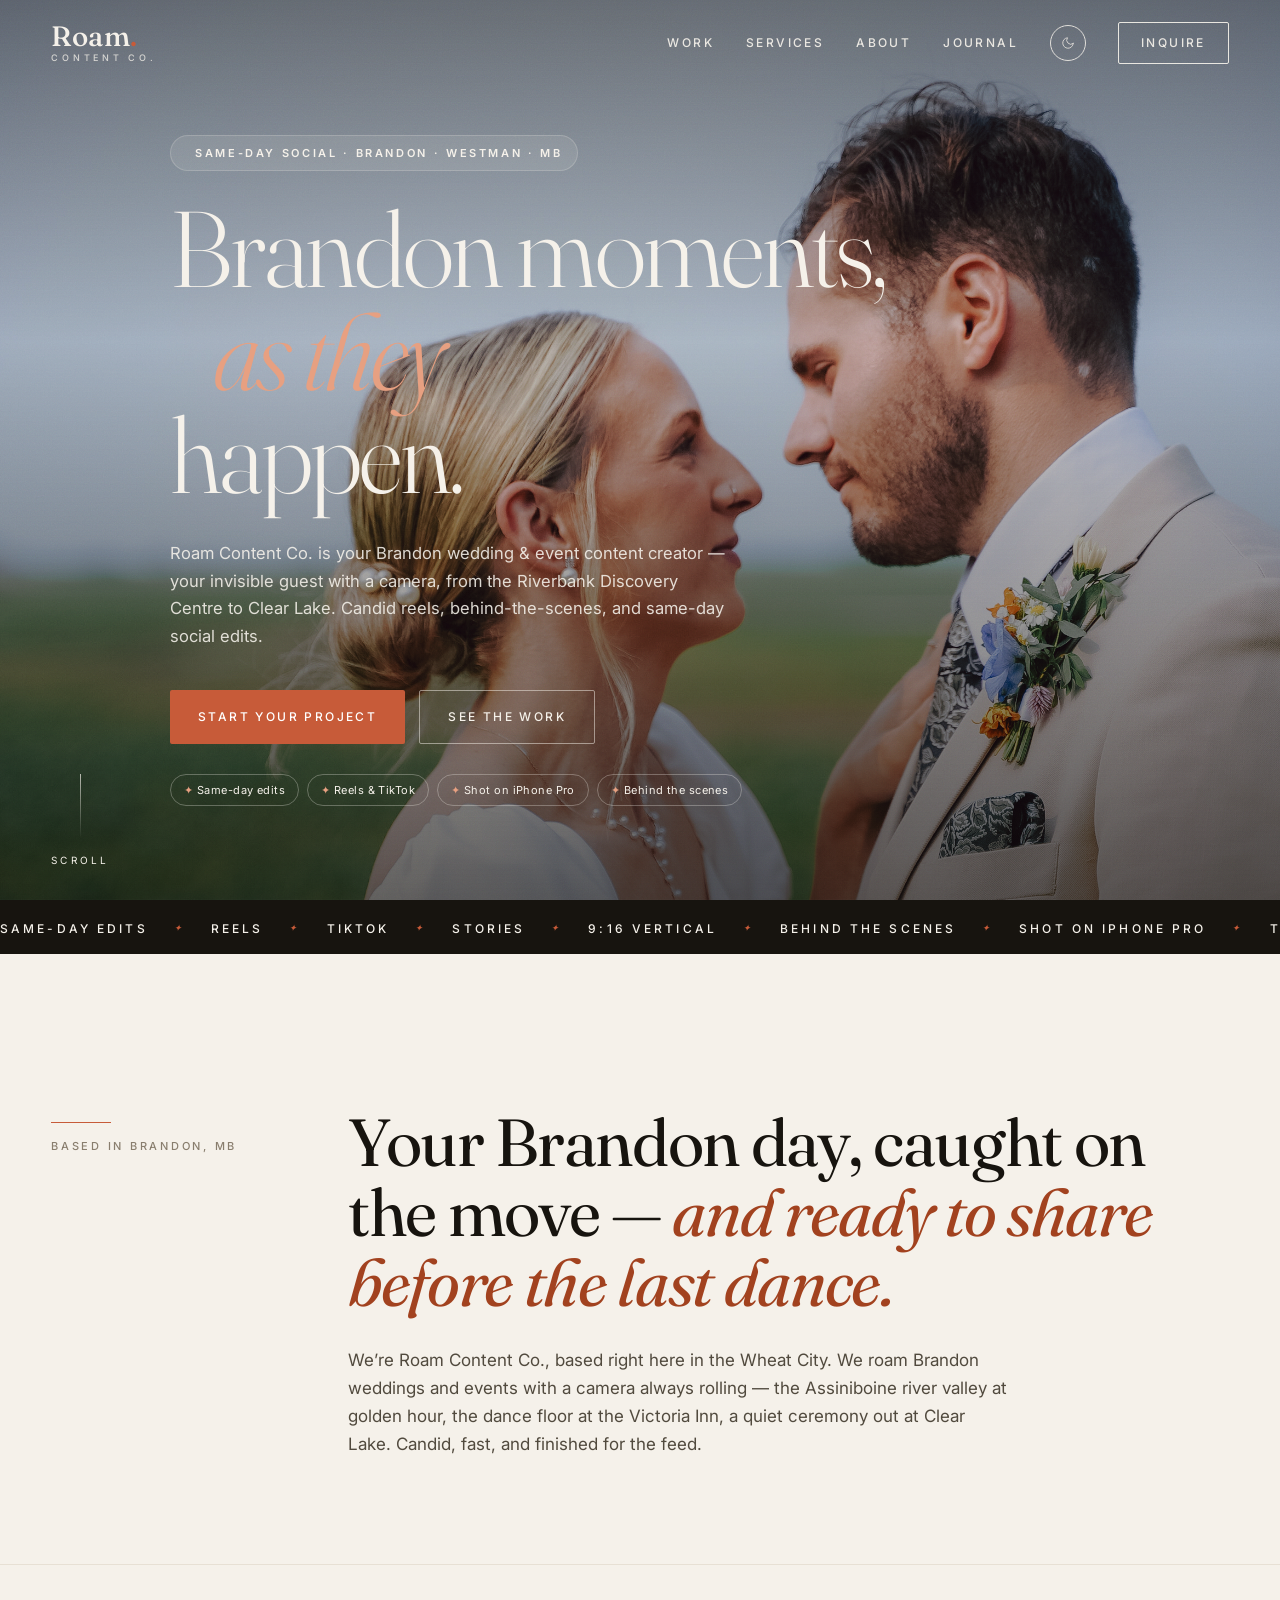
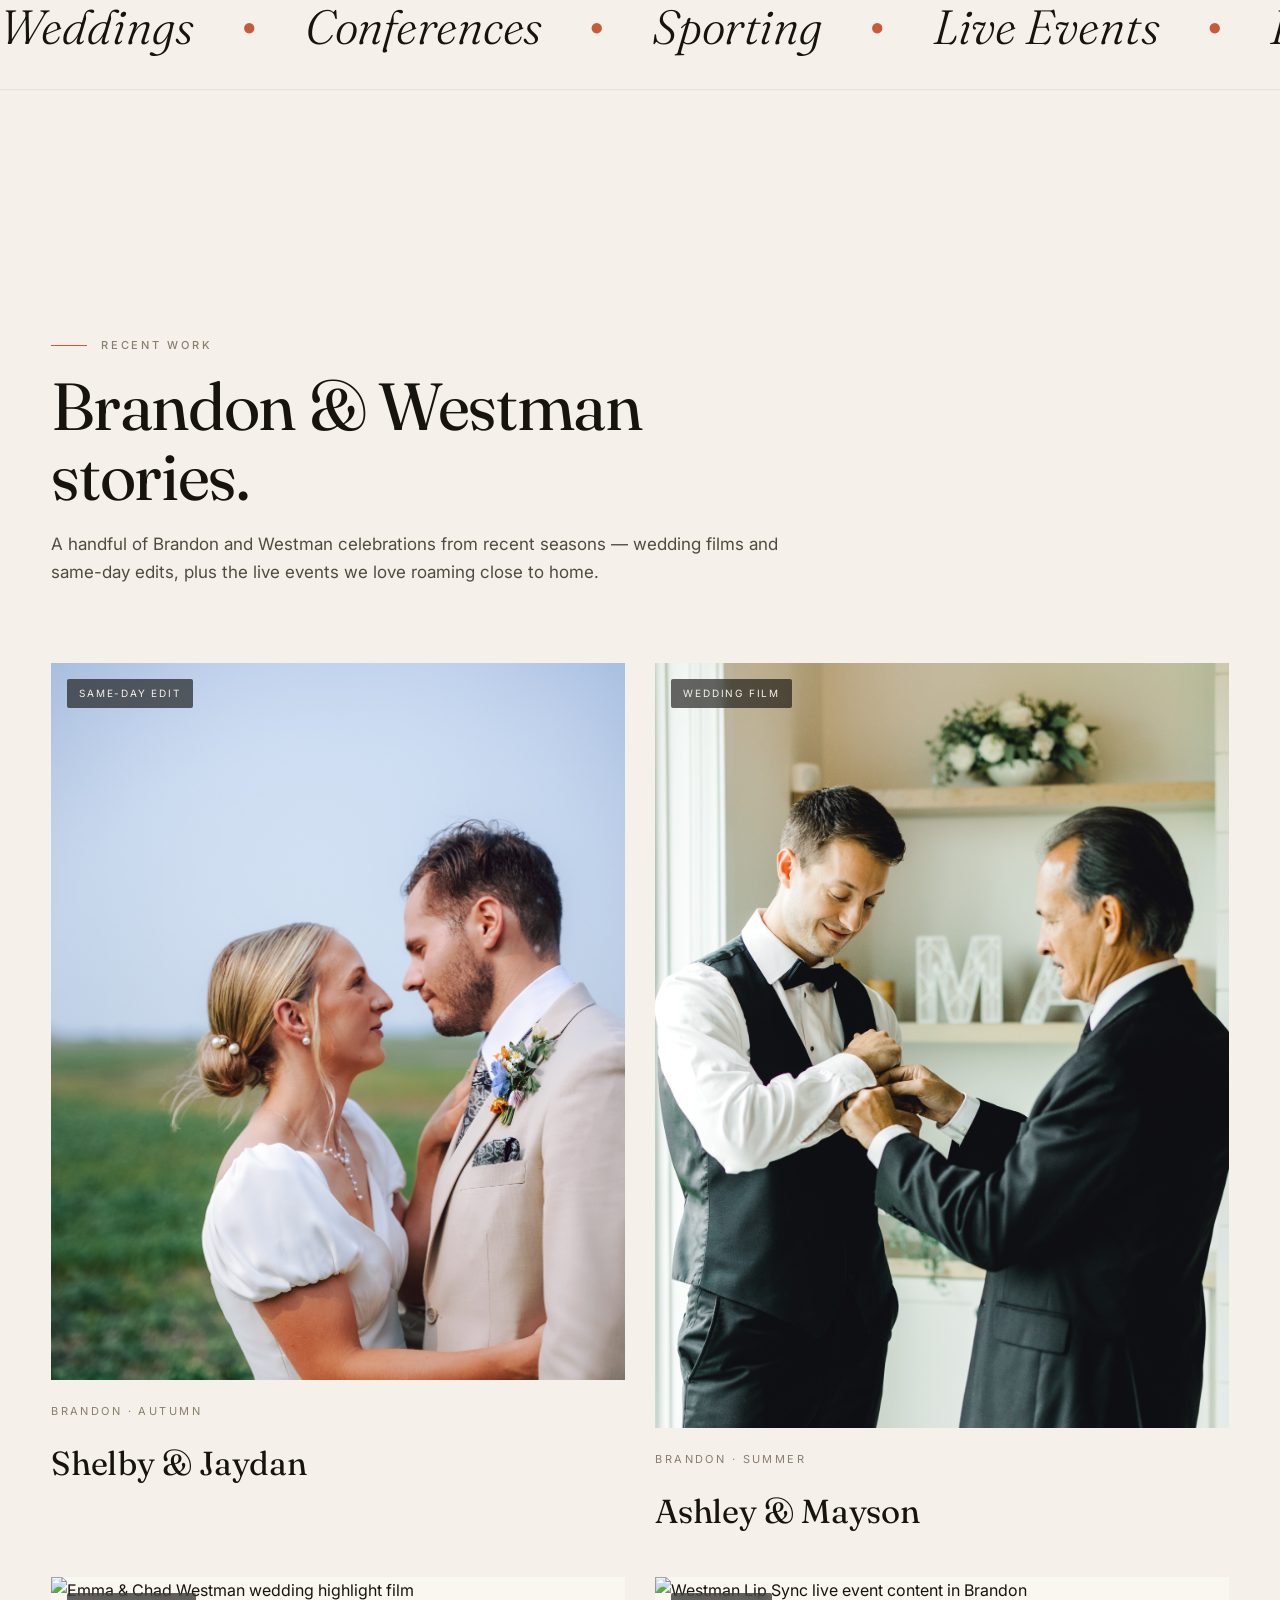
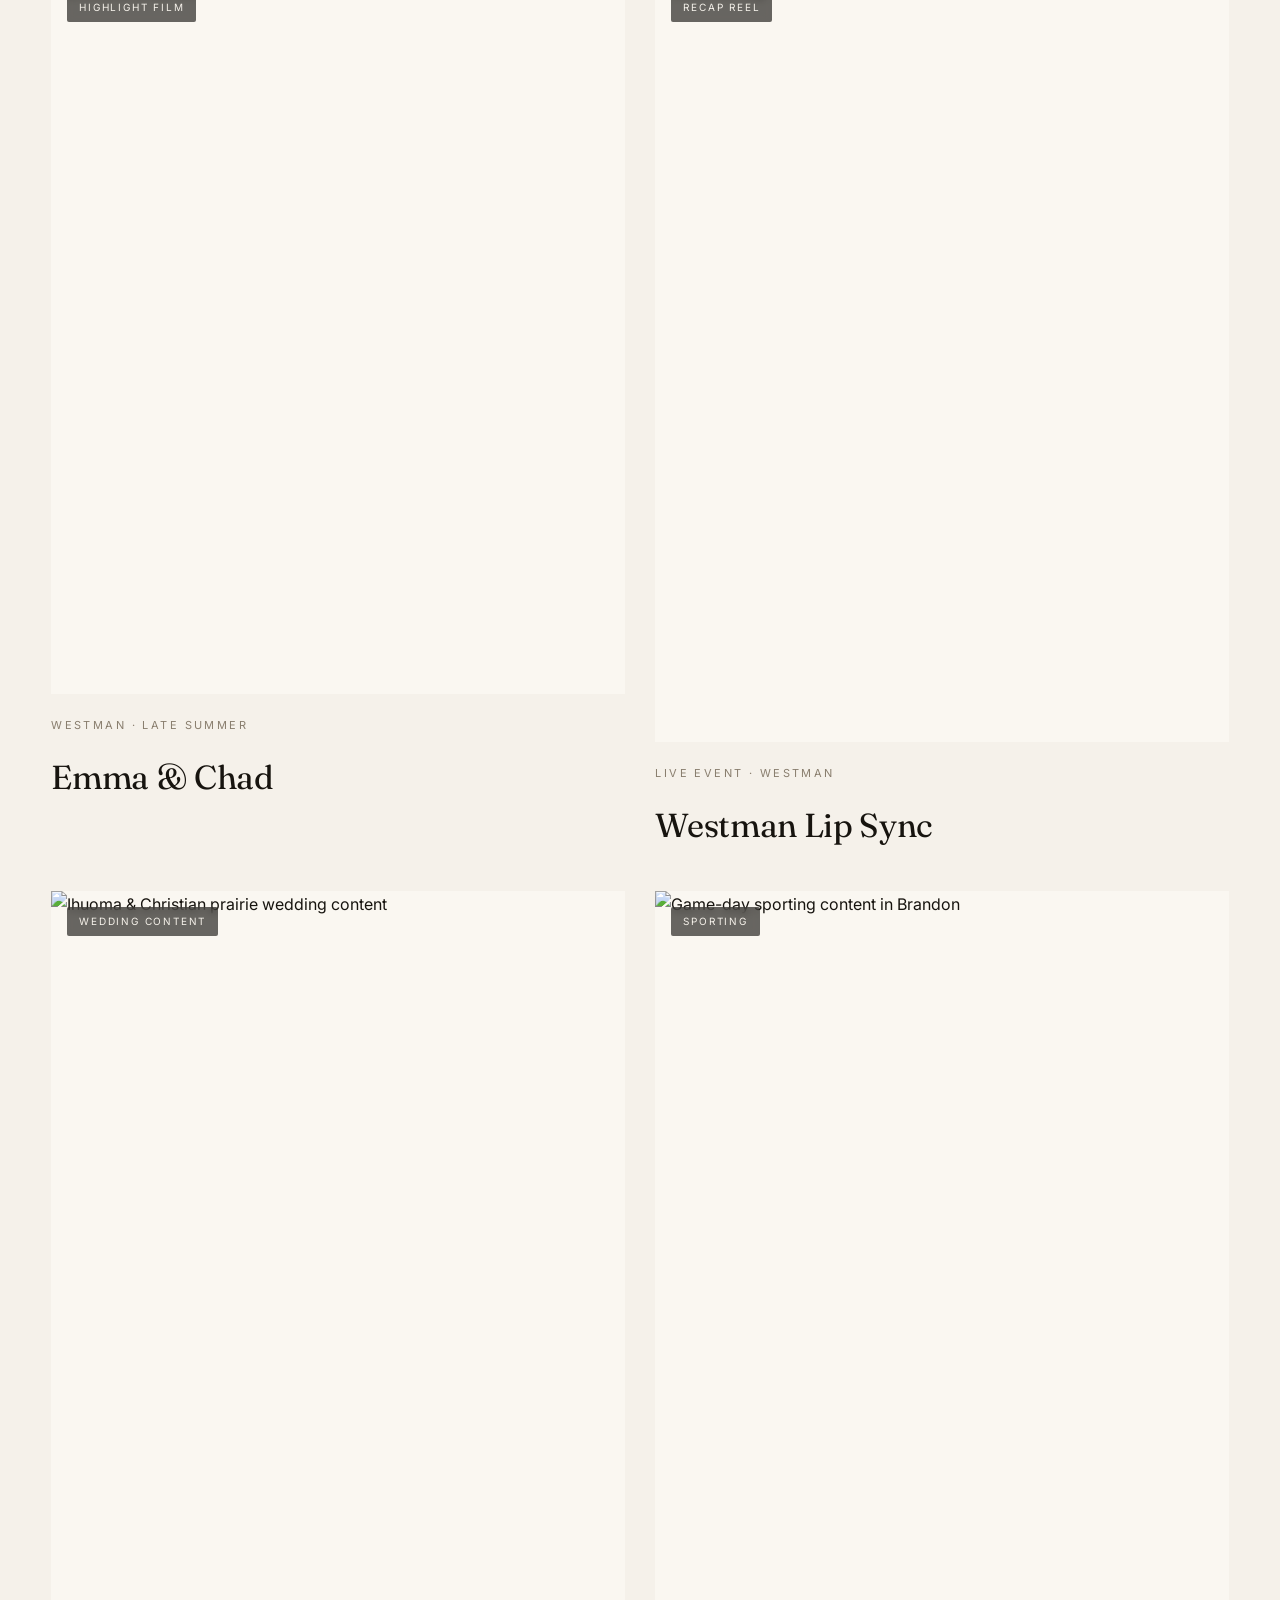
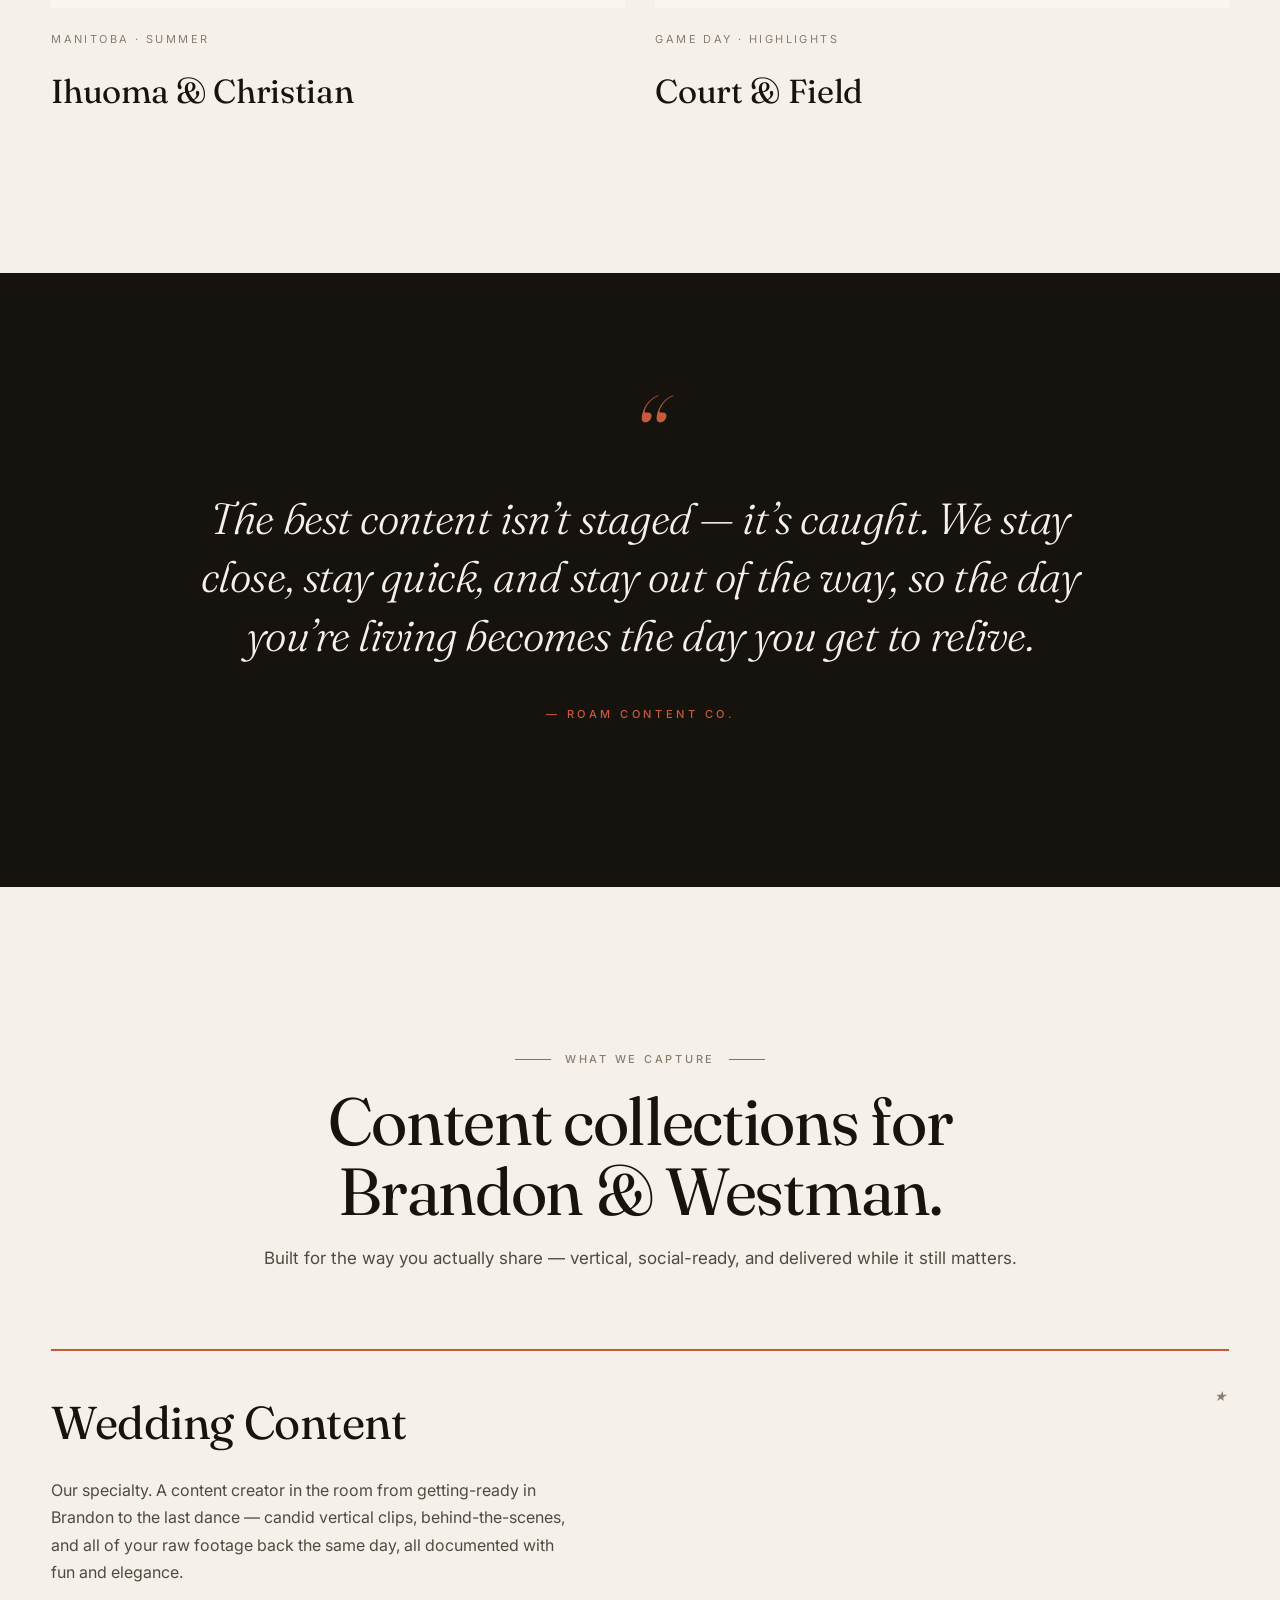
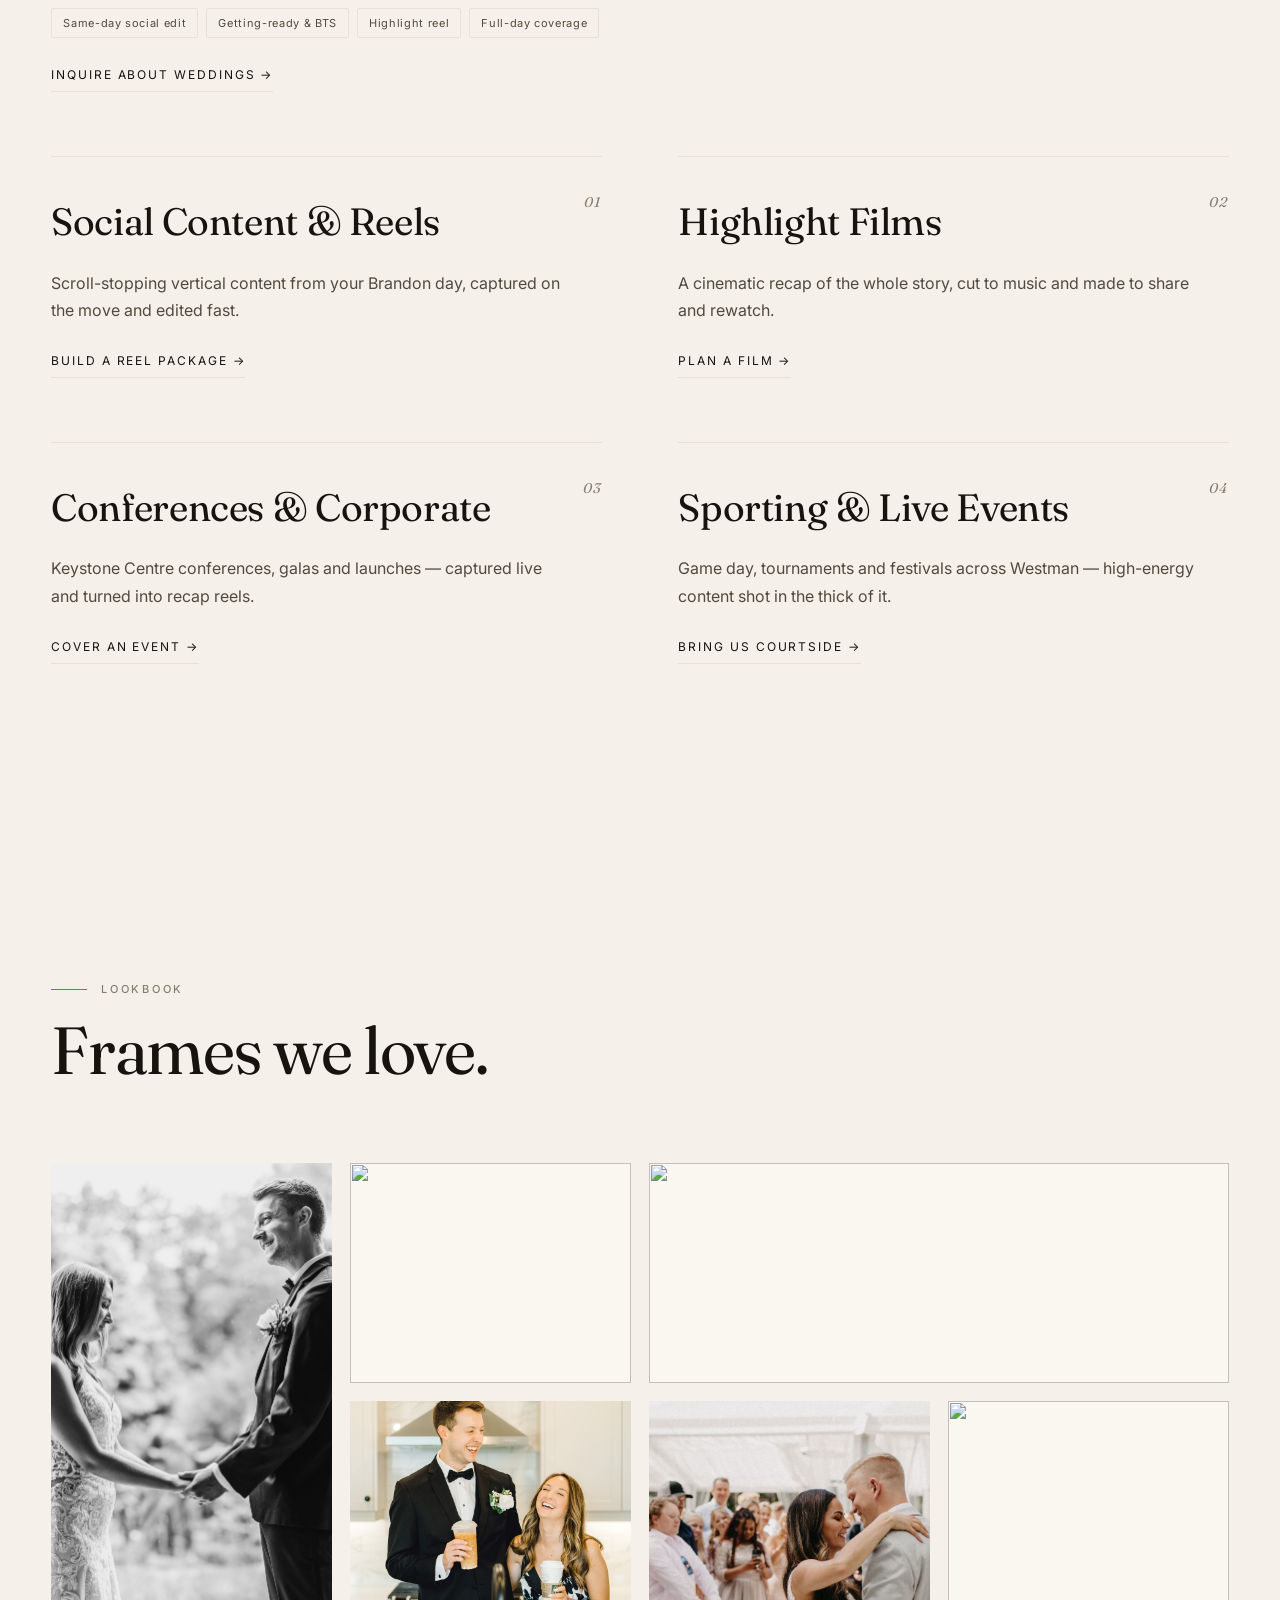
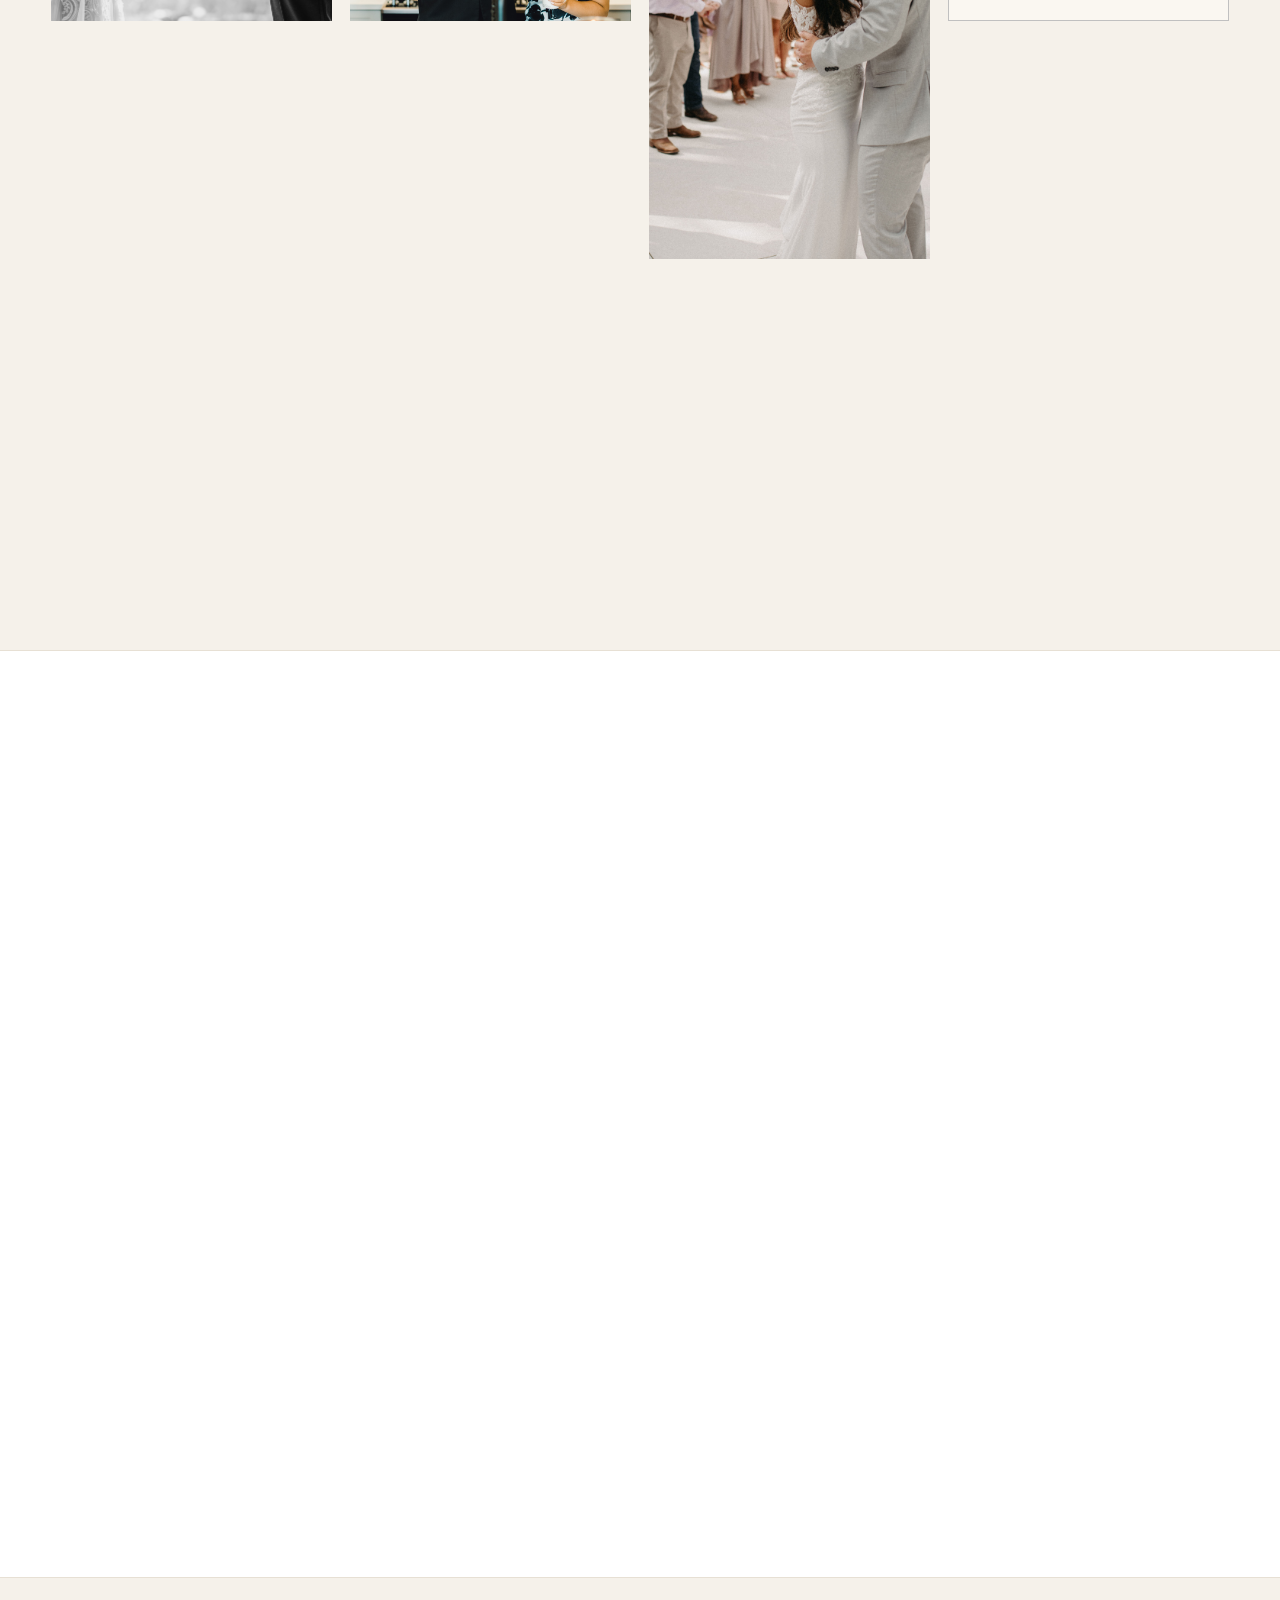
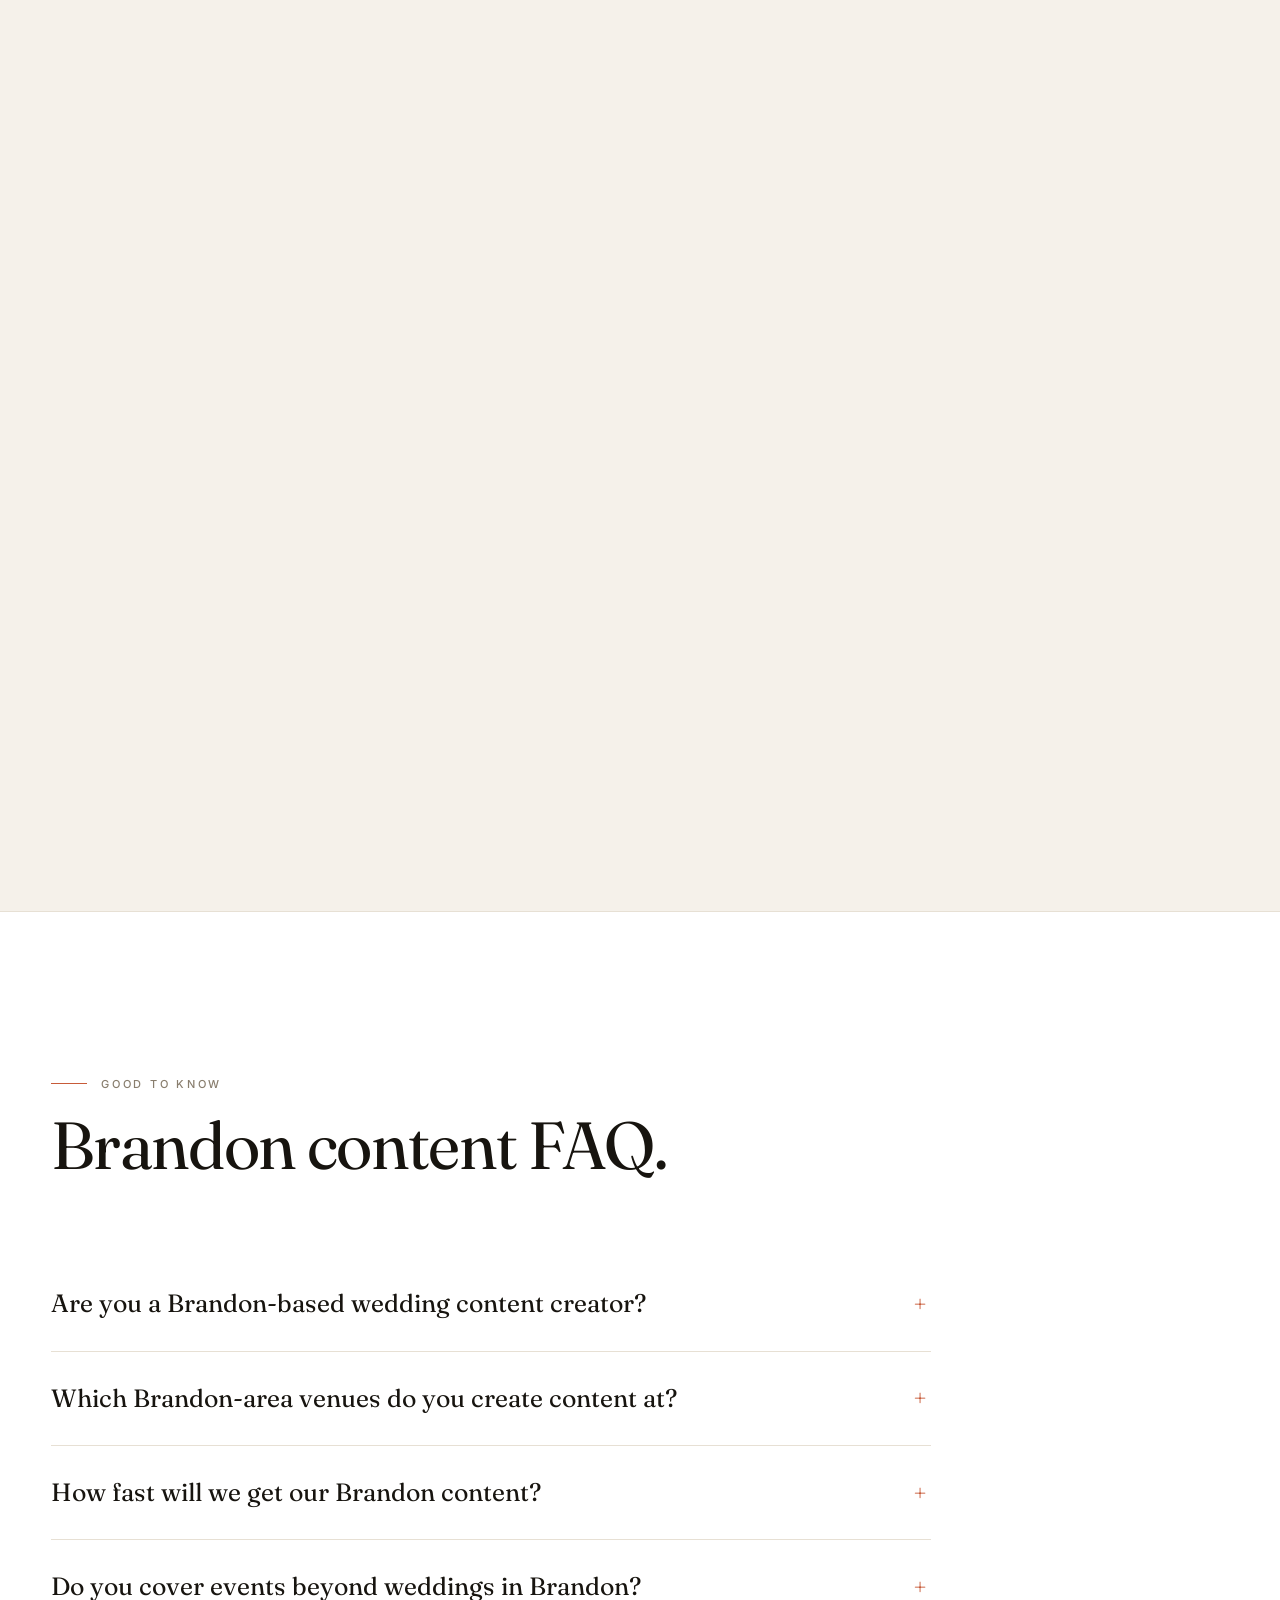
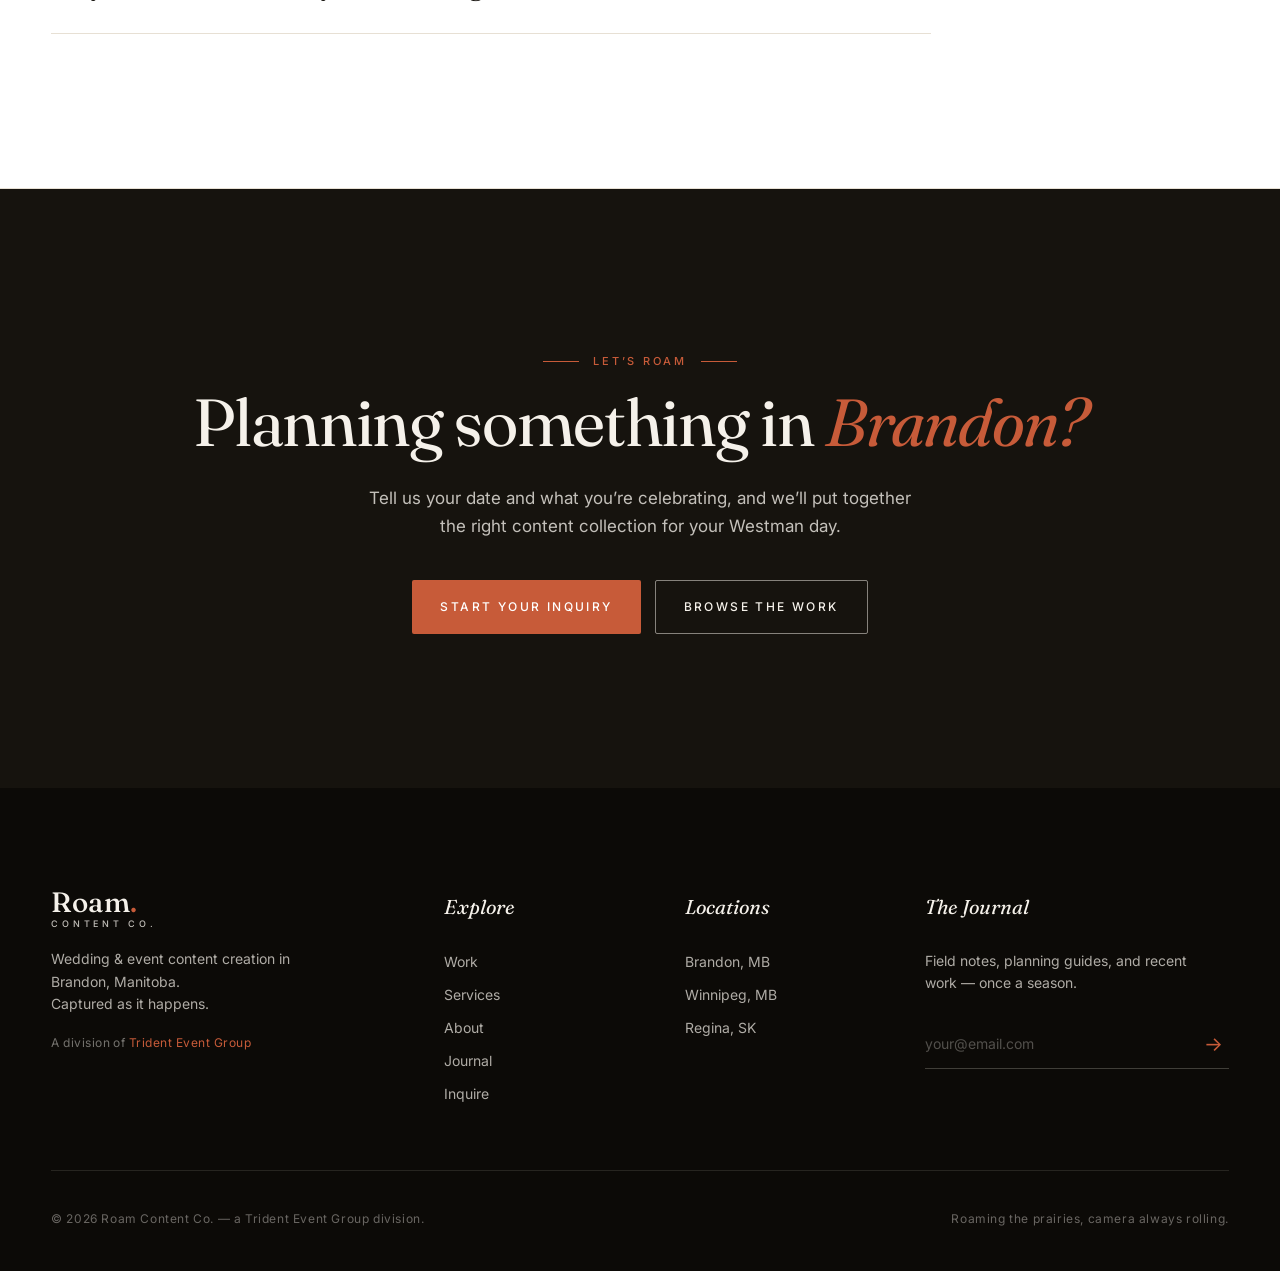
==== commit 823f5370: "Drop the same-night teaser; deliverables are raw footage then reels The timeline is now two steps - " ====
--- a/brandon/index.html
+++ b/brandon/index.html
@@ -91,8 +91,8 @@
       },
       {
         "@type": "Question",
-        "name": "Can we get a social reel the same day as our Brandon wedding?",
-        "acceptedAnswer": { "@type": "Answer", "text": "Absolutely — same-day social edits are our signature. We capture your Brandon day on the move and post a teaser reel before the send-off, with the full gallery and highlight film to follow." }
+        "name": "How fast will we get our Brandon content?",
+        "acceptedAnswer": { "@type": "Answer", "text": "Fast turnaround is our signature — all of your raw footage the same day, and your polished reels the next day." }
       },
       {
         "@type": "Question",
@@ -322,7 +322,7 @@
           <span class="service__num">★</span>
           <h3 class="serif">Wedding Content</h3>
           <p>Our specialty. A content creator in the room from getting-ready in Brandon to the last dance &mdash; candid
-            vertical clips, behind-the-scenes, and a same-day teaser posted before the send-off, all documented with fun
+            vertical clips, behind-the-scenes, and all of your raw footage back the same day, all documented with fun
             and elegance.</p>
           <ul class="service__tags">
             <li>Same-day social edit</li>
@@ -434,7 +434,7 @@
       <div class="faq__list">
         <details class="faq__item"><summary>Are you a Brandon-based wedding content creator?</summary><p>Yes. Roam Content Co. is based right here in Brandon, Manitoba. We create content throughout the Wheat City and all of the Westman region, with no travel fee within Brandon.</p></details>
         <details class="faq__item"><summary>Which Brandon-area venues do you create content at?</summary><p>We regularly work at the Riverbank Discovery Centre, the Keystone Centre, the Victoria Inn, the Dome Building downtown, and out at Clear Lake and Elkhorn Resort in Riding Mountain National Park.</p></details>
-        <details class="faq__item"><summary>Can we get a social reel the same day as our Brandon wedding?</summary><p>Absolutely &mdash; same-day social edits are our signature. We capture your Brandon day on the move and post a teaser reel before the send-off, with the full gallery and highlight film to follow.</p></details>
+        <details class="faq__item"><summary>How fast will we get our Brandon content?</summary><p>Fast turnaround is our signature &mdash; all of your raw footage the same day, and your polished reels the next day.</p></details>
         <details class="faq__item"><summary>Do you cover events beyond weddings in Brandon?</summary><p>Yes. Beyond weddings we cover conferences at the Keystone Centre, sporting events, festivals like the Westman Lip Sync, and corporate functions across Brandon and Westman.</p></details>
       </div>
     </div>
--- a/styles.css
+++ b/styles.css
@@ -1048,7 +1048,7 @@
 /* ── SAME-DAY DELIVERY TIMELINE ────────────────────────── */
 .timeline { background: var(--paper); padding: var(--section-y) 0; border-top: 1px solid var(--line); border-bottom: 1px solid var(--line); }
 .timeline__grid {
-  display: grid; grid-template-columns: repeat(3, 1fr);
+  display: grid; grid-template-columns: repeat(2, 1fr);
   gap: clamp(24px, 3vw, 48px);
   margin-top: 56px;
   counter-reset: drop;
@@ -1062,7 +1062,7 @@
   line-height: 1; margin-bottom: 16px;
 }
 .timeline__step h3 { font-family: var(--display); font-weight: 400; font-size: clamp(21px, 2vw, 26px); margin: 0 0 10px; }
-.timeline__step p { color: var(--ink-soft); margin: 0; font-size: 15px; line-height: 1.7; max-width: 360px; }
+.timeline__step p { color: var(--ink-soft); margin: 0; font-size: 15px; line-height: 1.7; max-width: 440px; }
 
 /* ── Content-system responsive ─────────────────────────── */
 @media (max-width: 980px) {
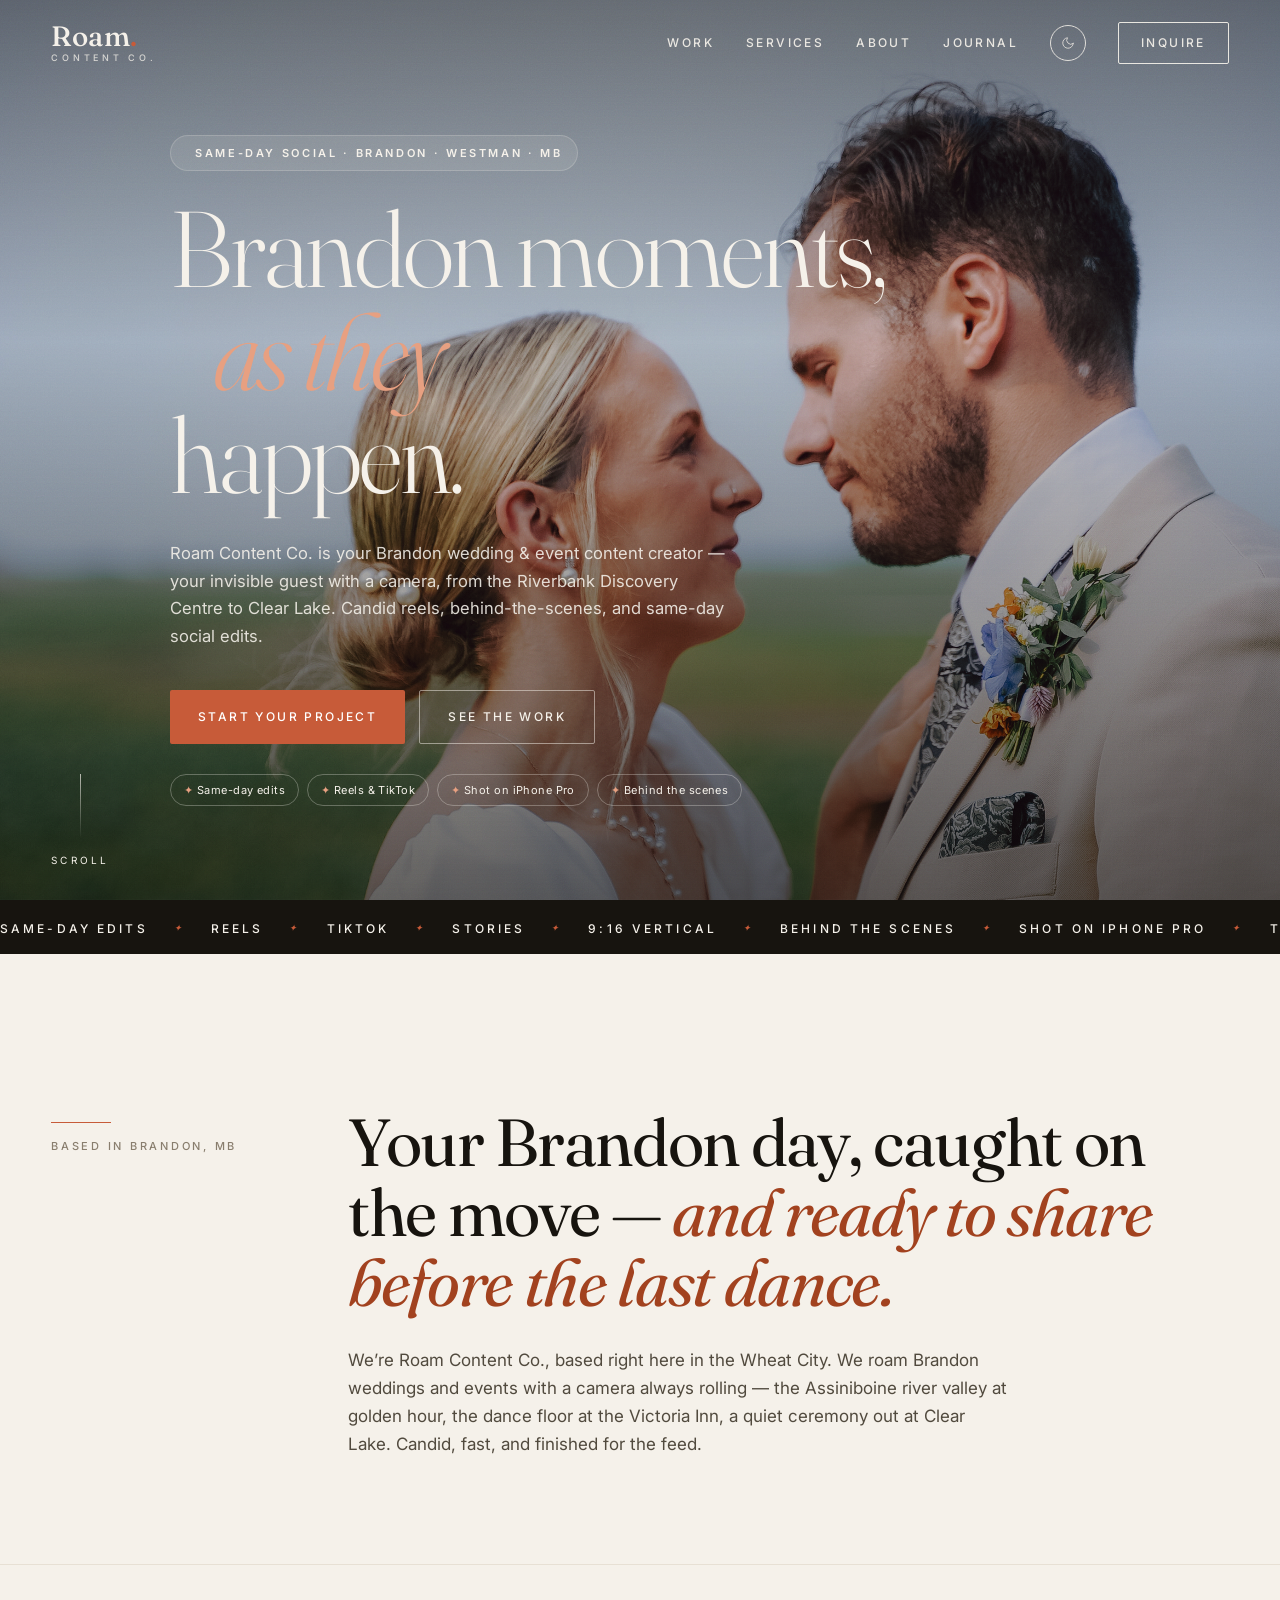
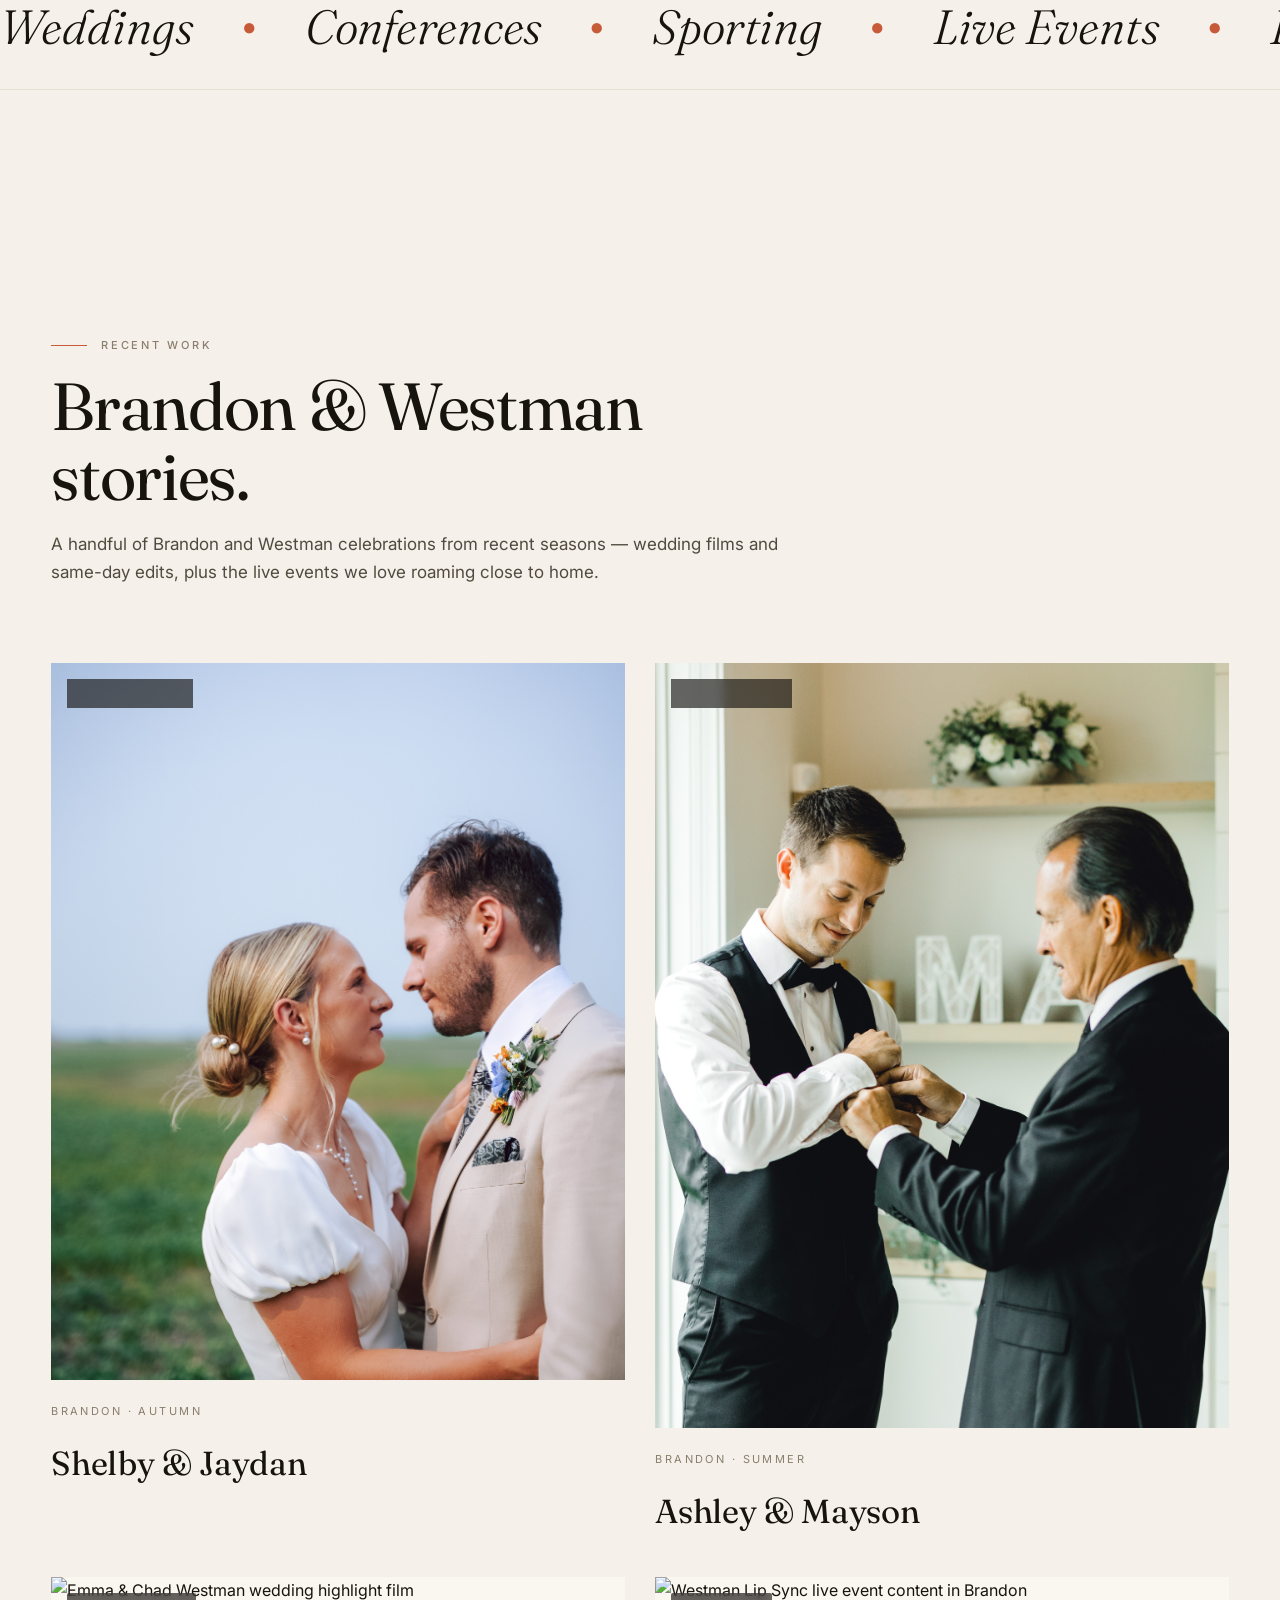
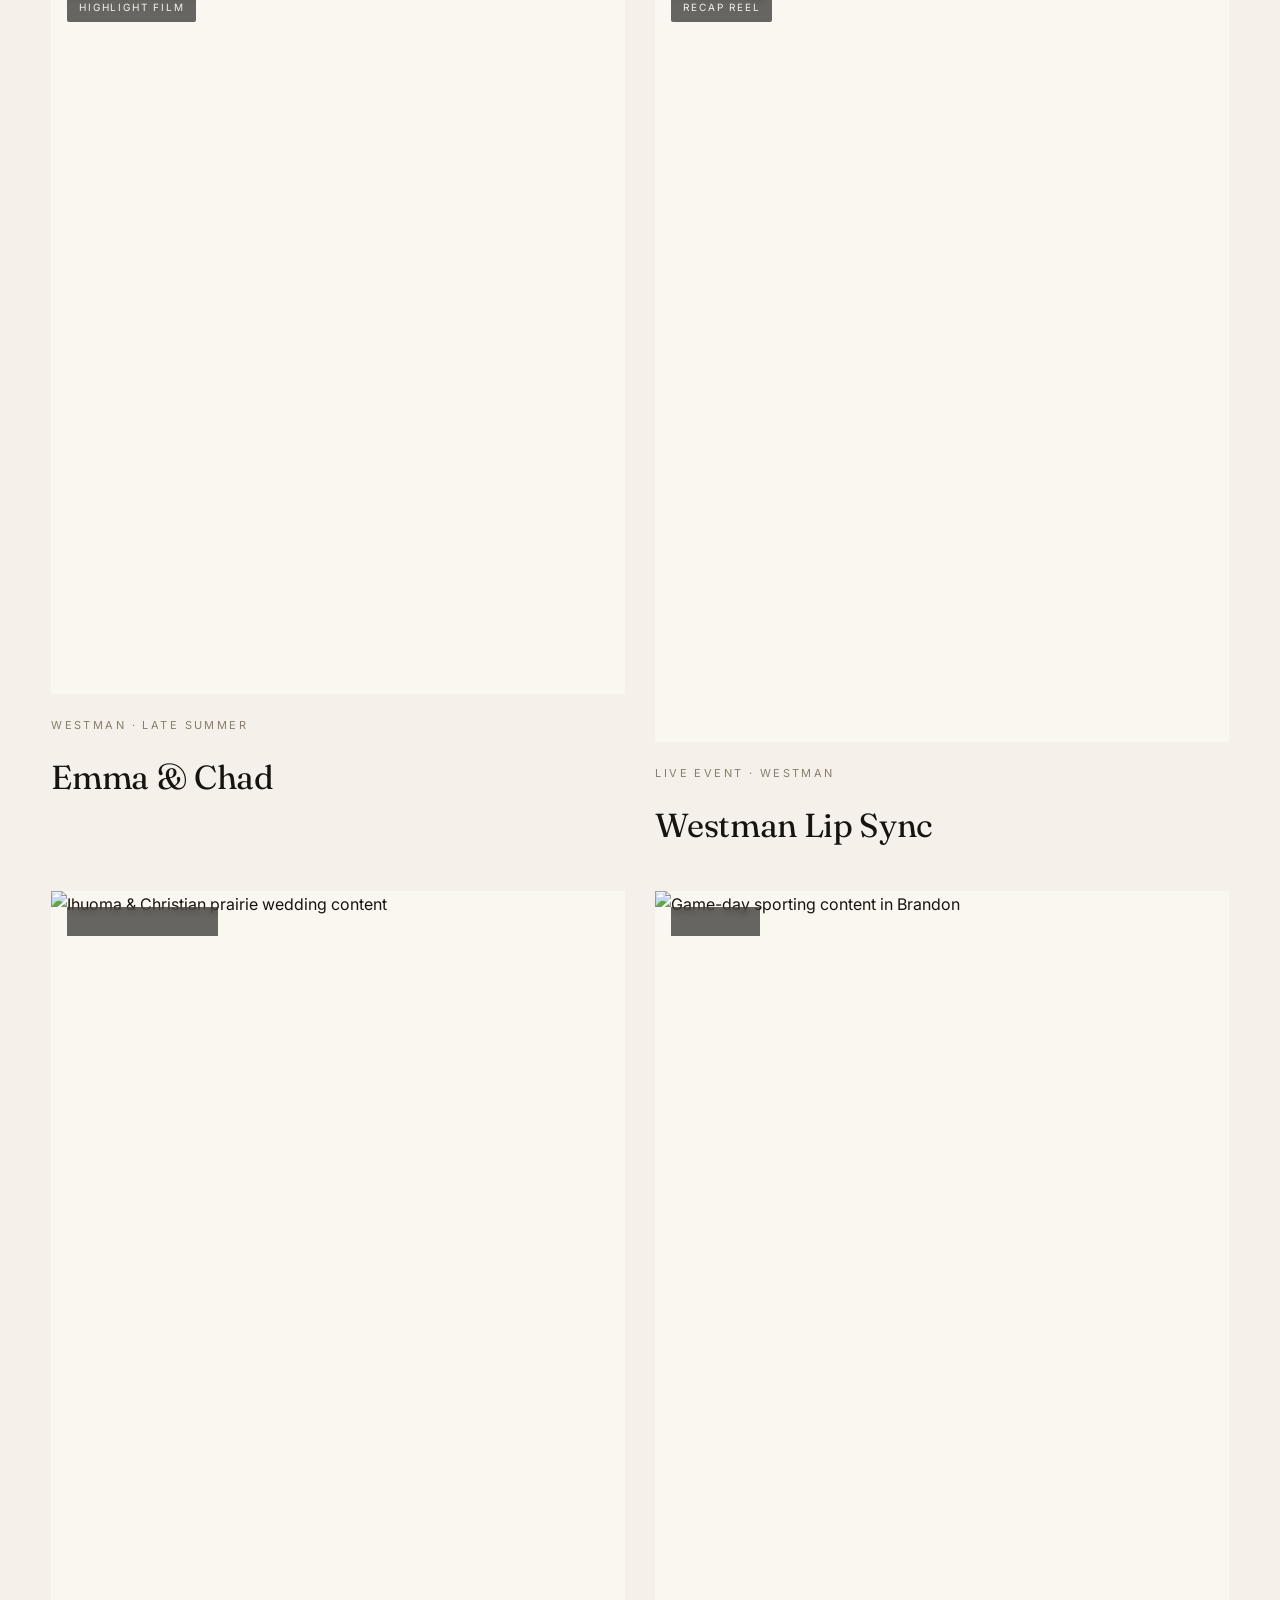
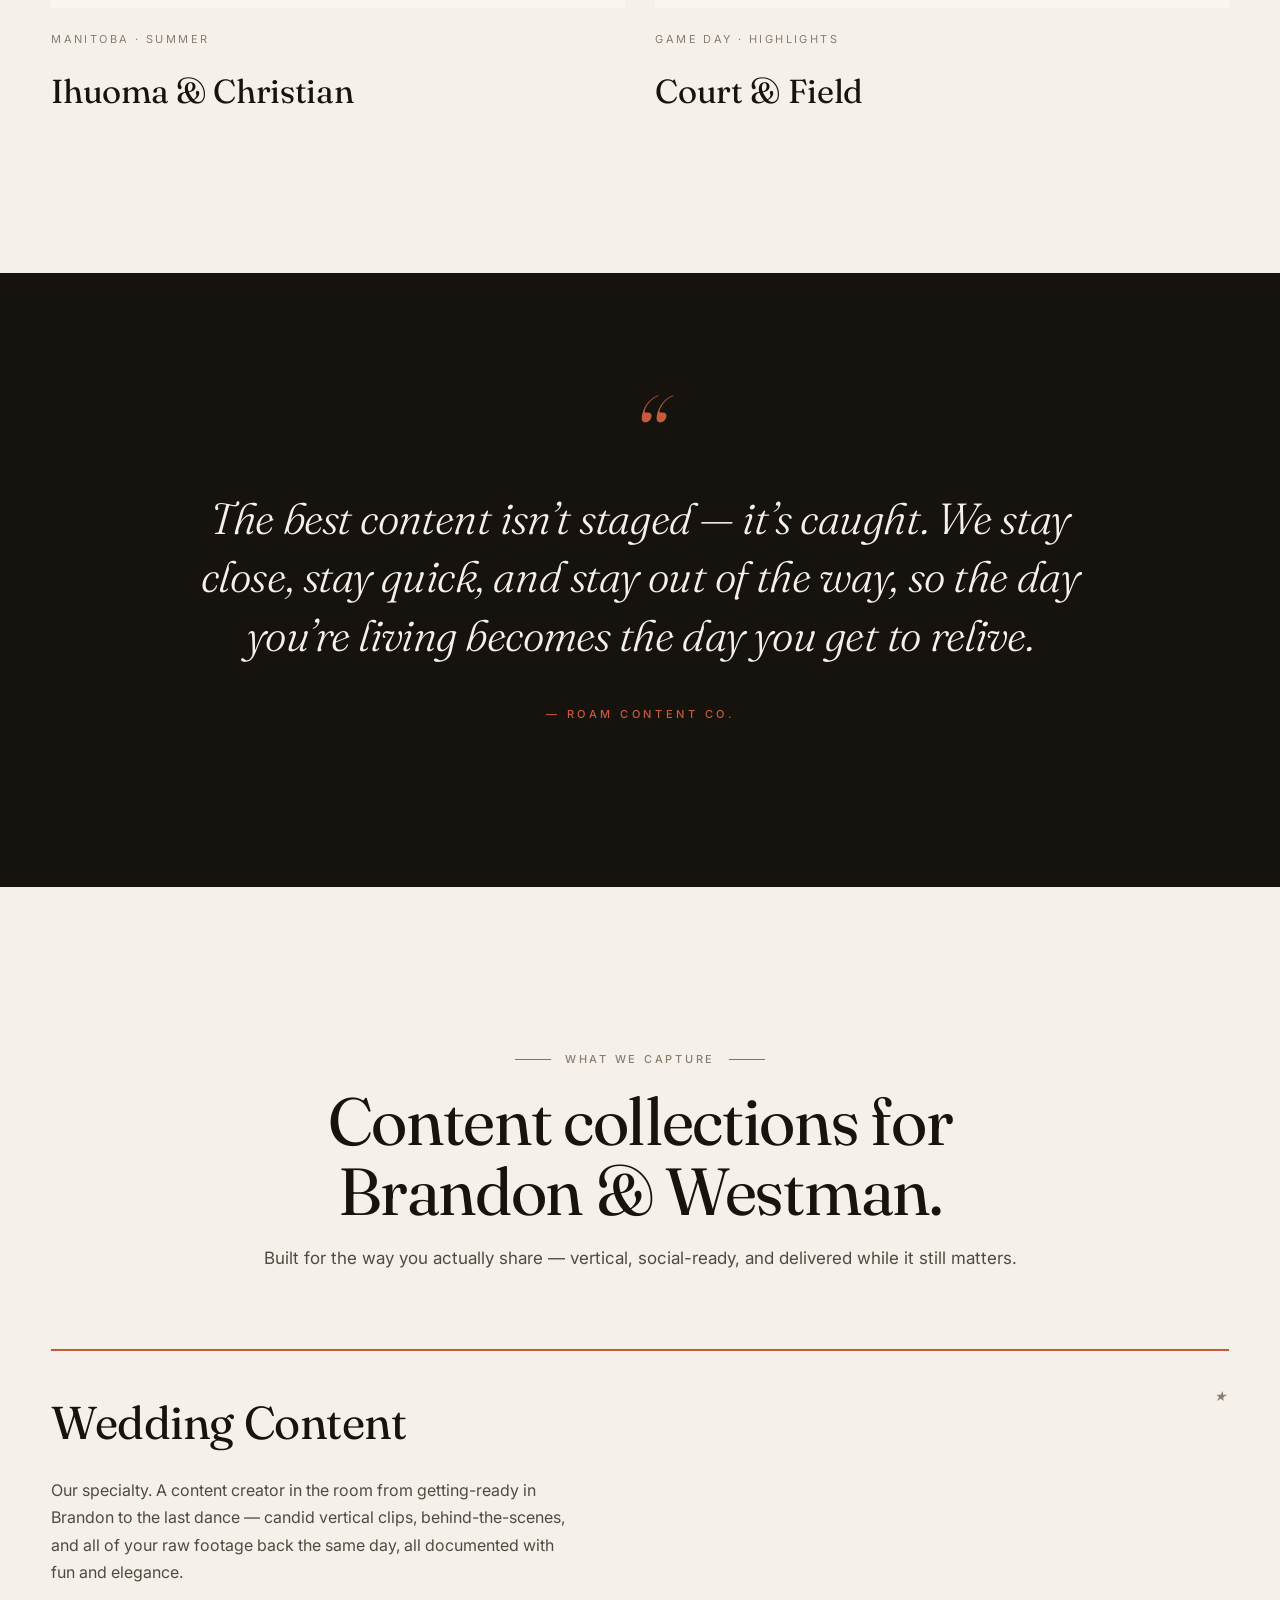
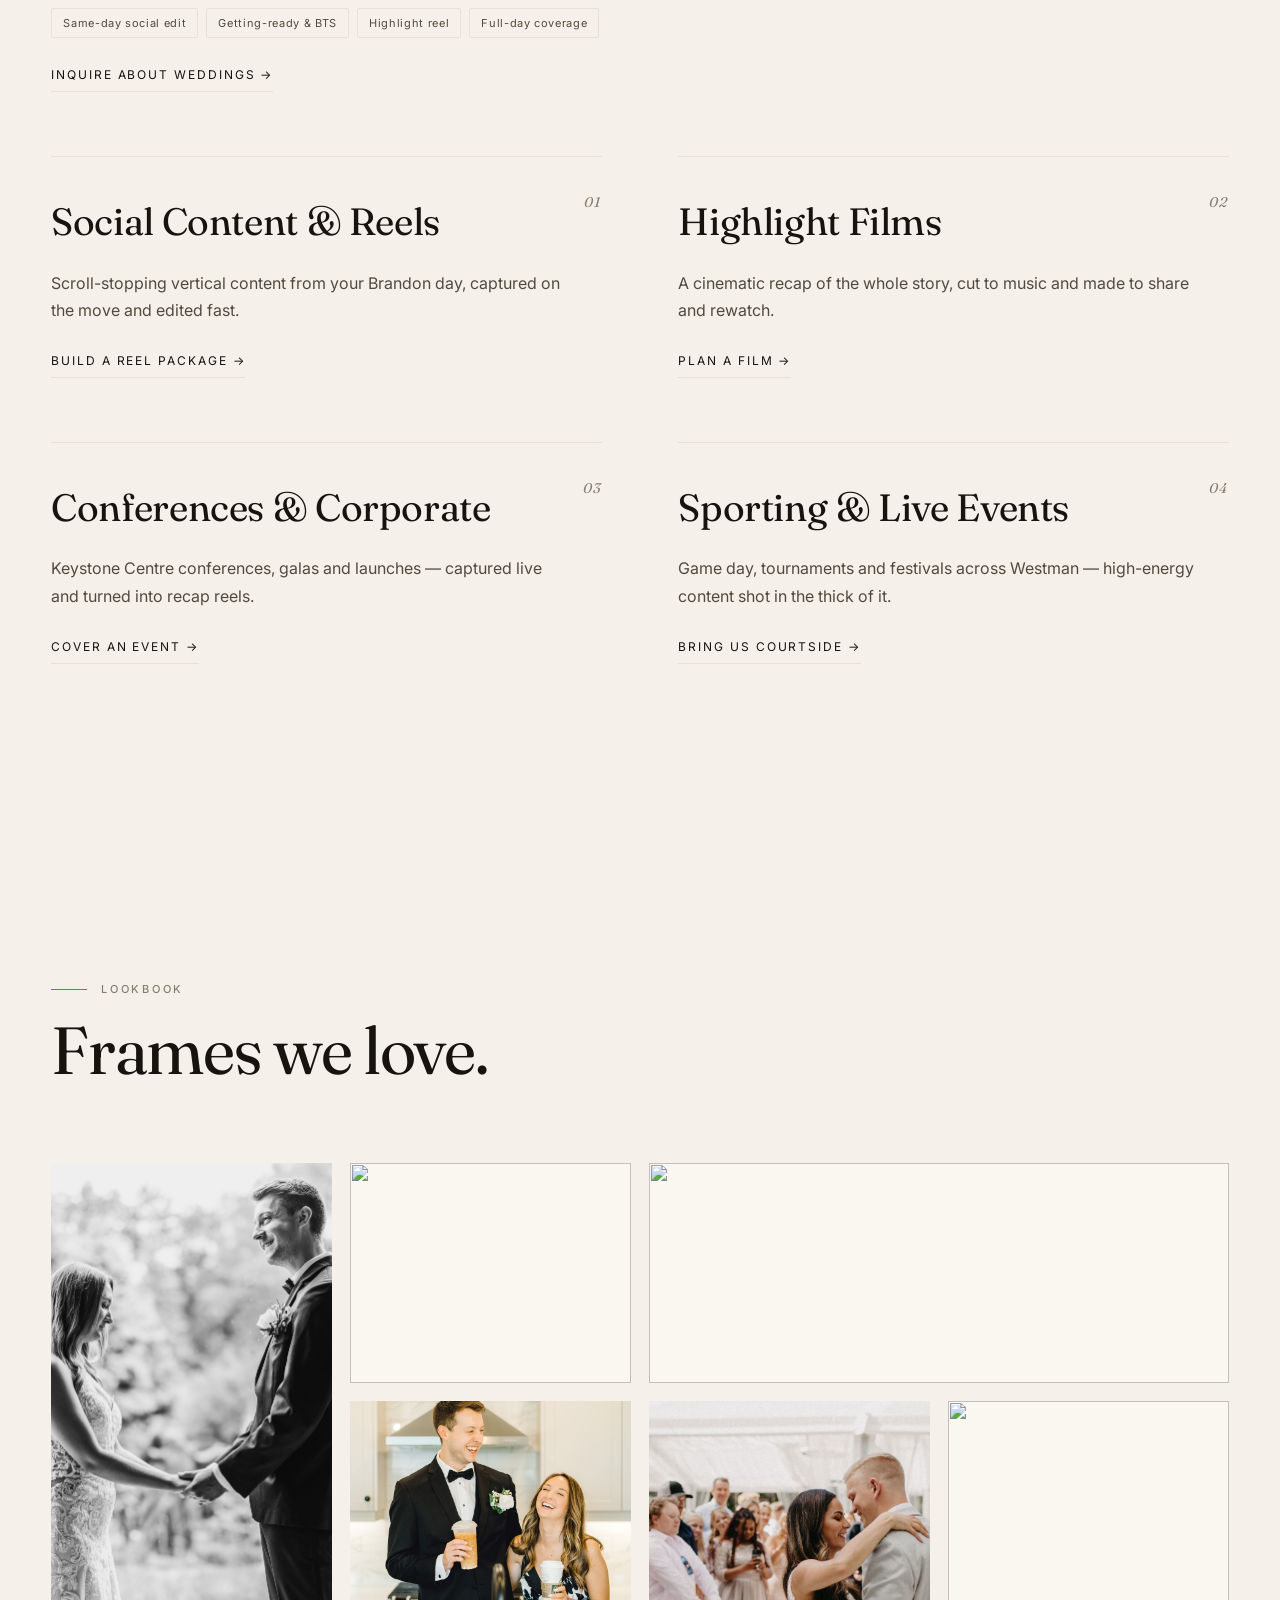
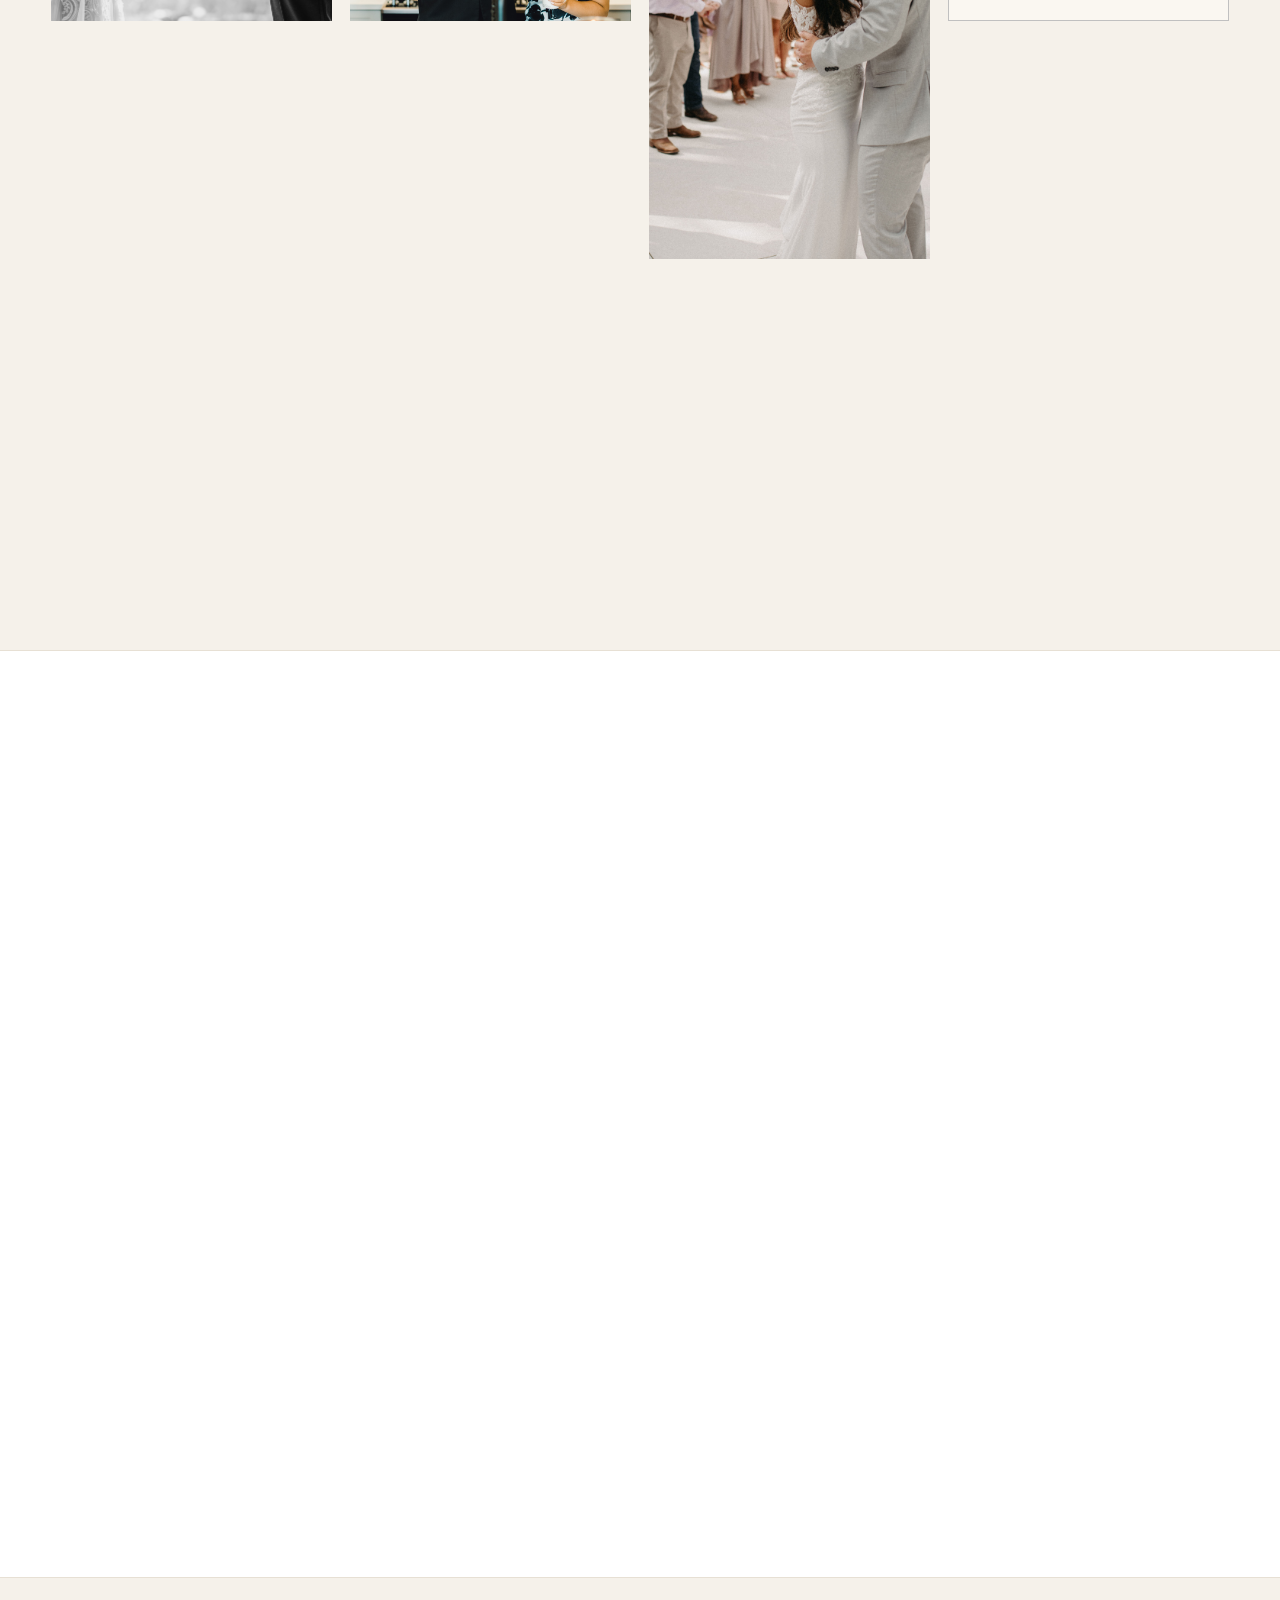
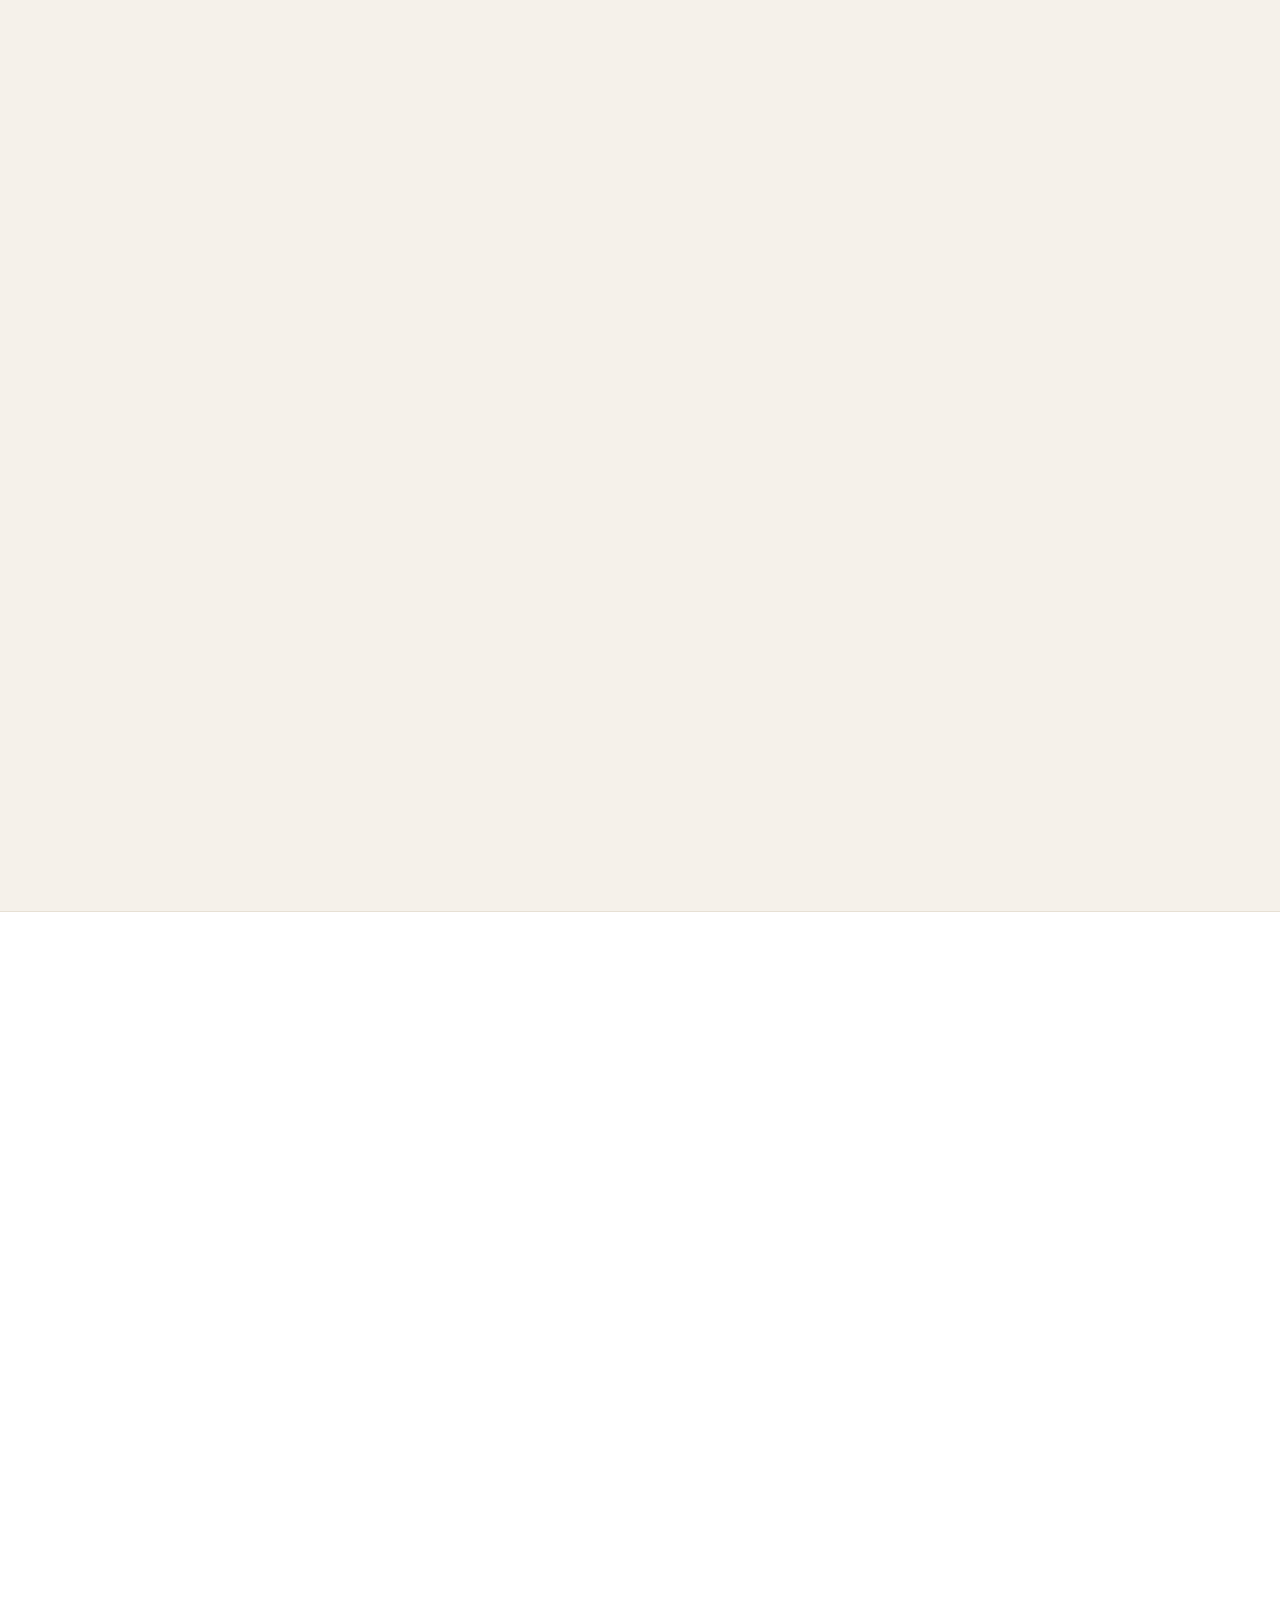
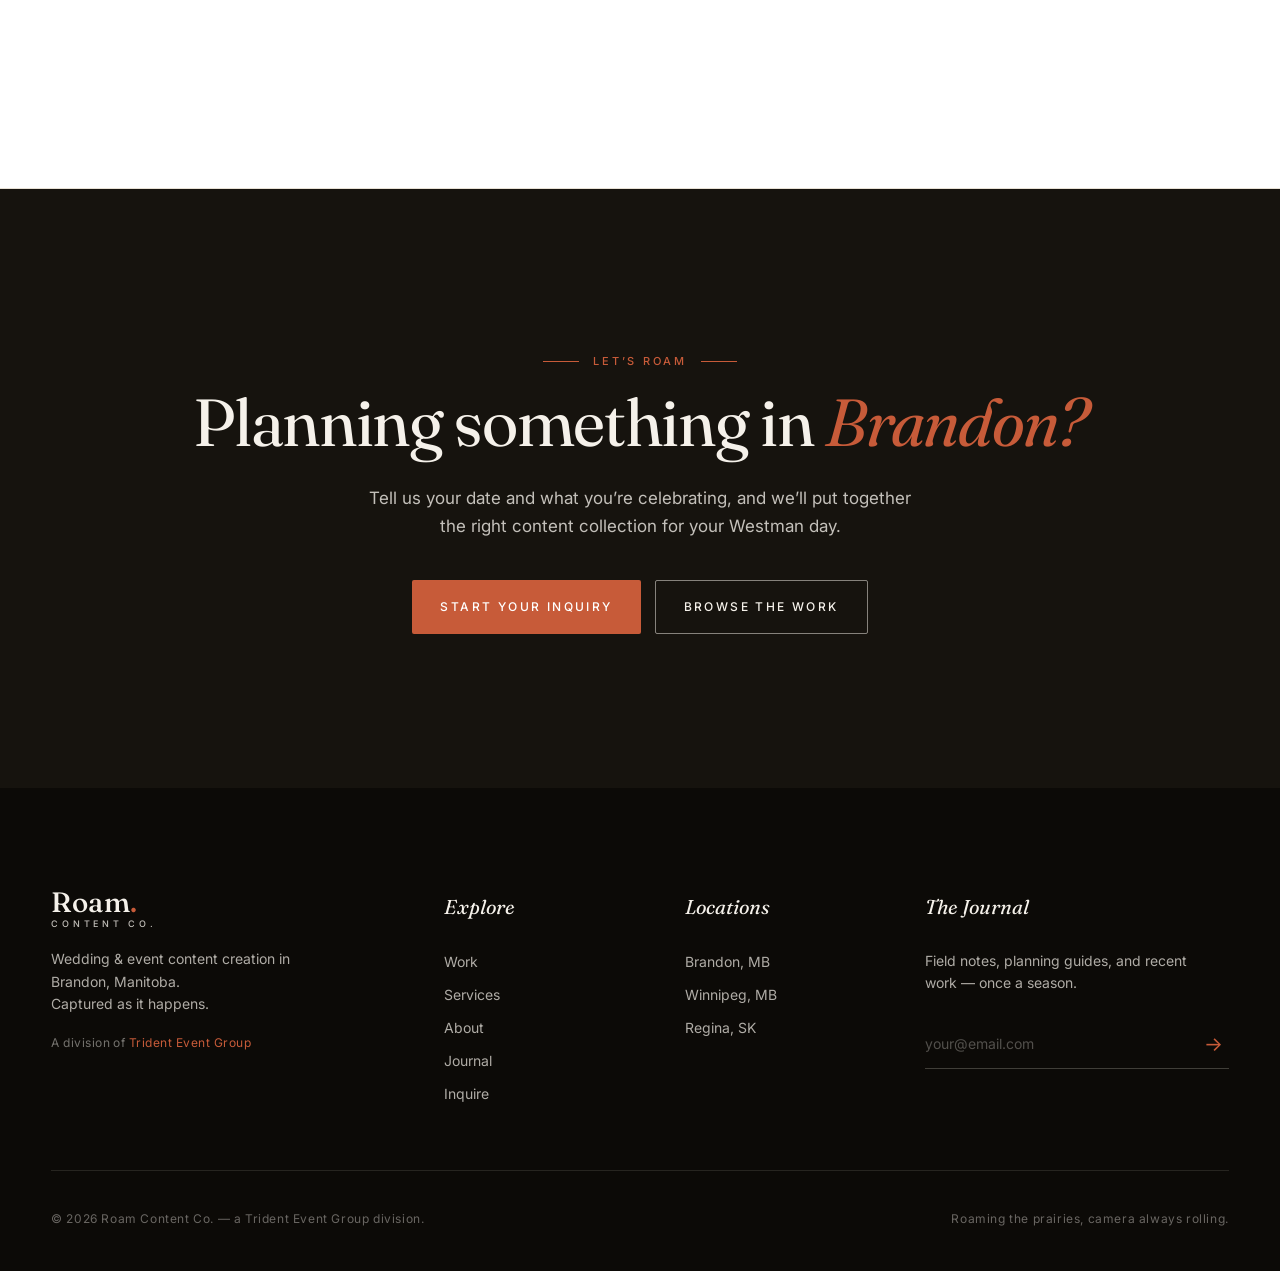
==== commit eb022578: "Rework the About stat row: drop $0 travel and the infinity stat Three changes to the .about__stats r" ====
--- a/brandon/index.html
+++ b/brandon/index.html
@@ -395,9 +395,9 @@
           speech that lands and the dance floor that goes off. We don&rsquo;t direct your Brandon day; we document it,
           fast and unobtrusive, and hand it back while it&rsquo;s still warm.</p>
         <ul class="about__stats">
-          <li><span class="stat__num">48h</span><span class="stat__label">Typical turnaround</span></li>
-          <li><span class="stat__num">$0</span><span class="stat__label">Travel within Brandon</span></li>
-          <li><span class="stat__num">&#8734;</span><span class="stat__label">Moments caught</span></li>
+          <li><span class="stat__num">24h</span><span class="stat__label">Typical turnaround</span></li>
+          <li><span class="stat__num">3</span><span class="stat__label">Provinces roamed</span></li>
+          <li><span class="stat__num">9:16</span><span class="stat__label">Shot native vertical</span></li>
         </ul>
       </div>
     </div>
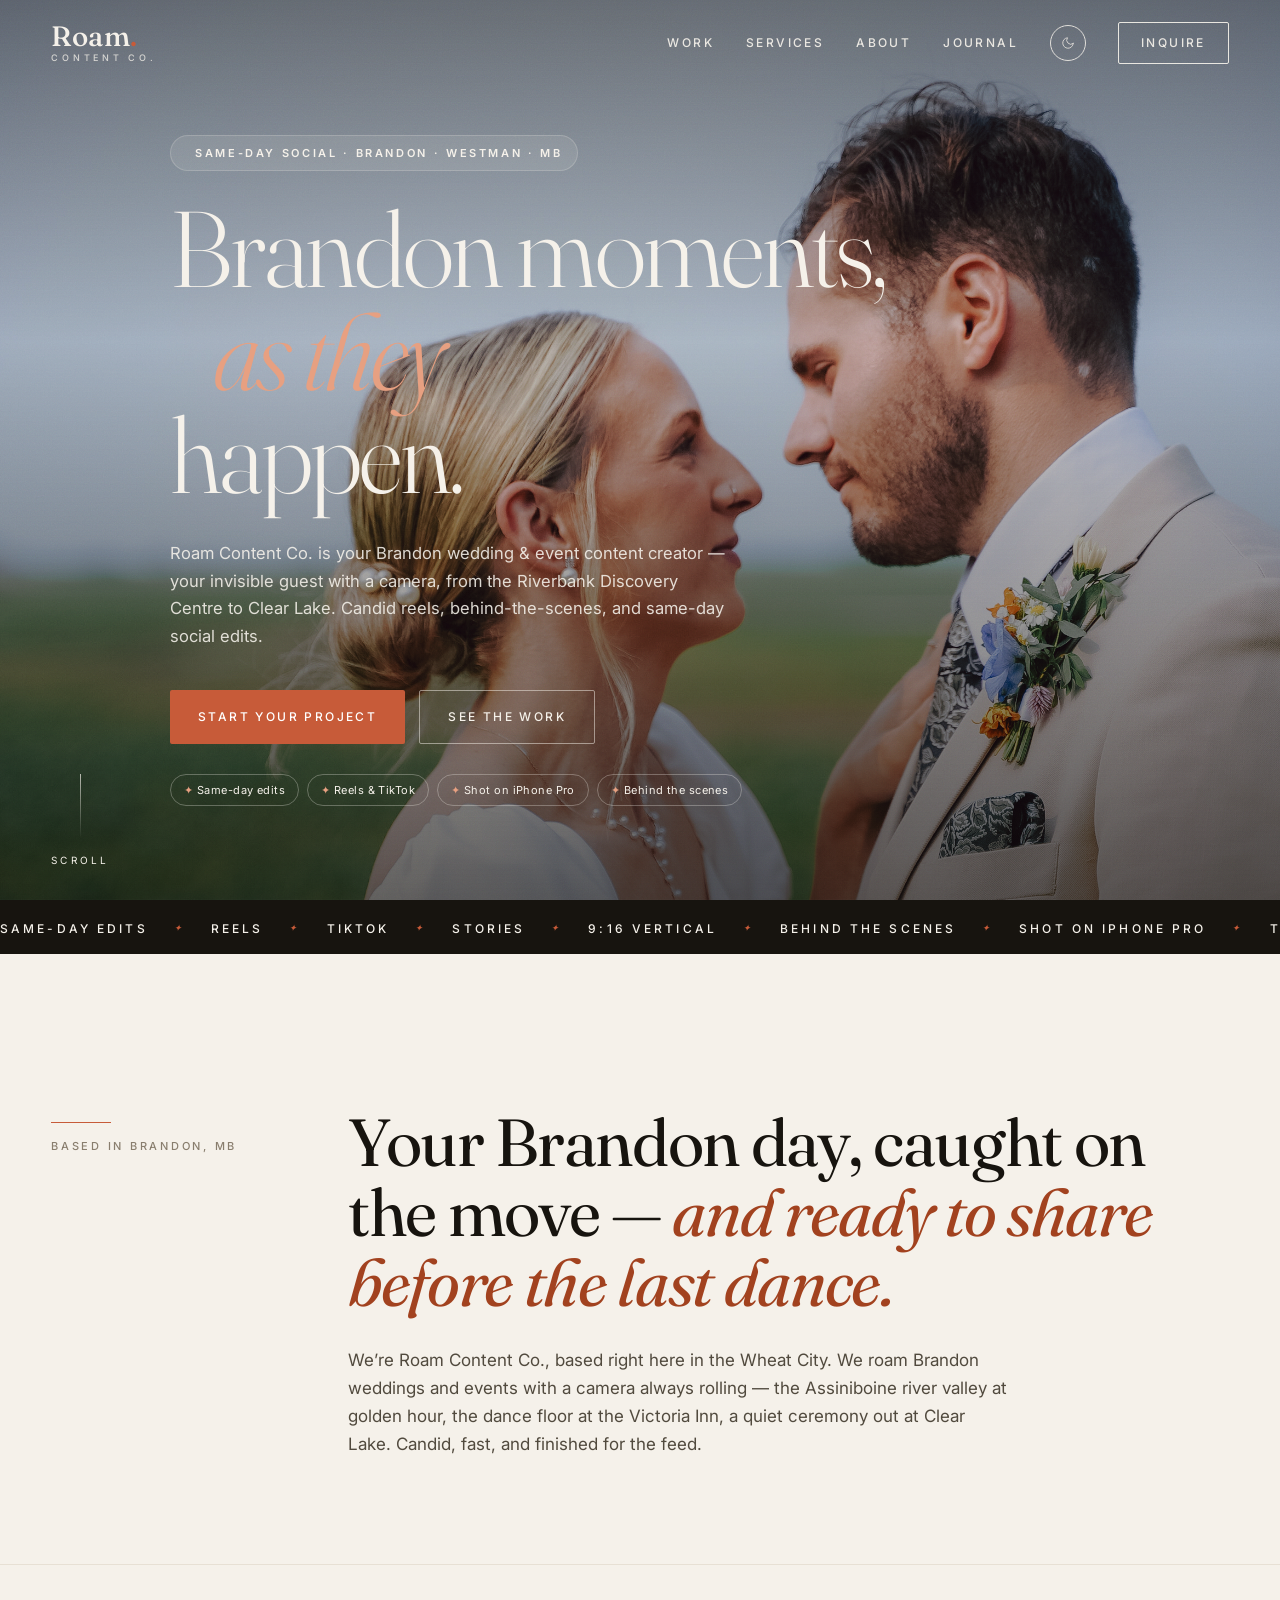
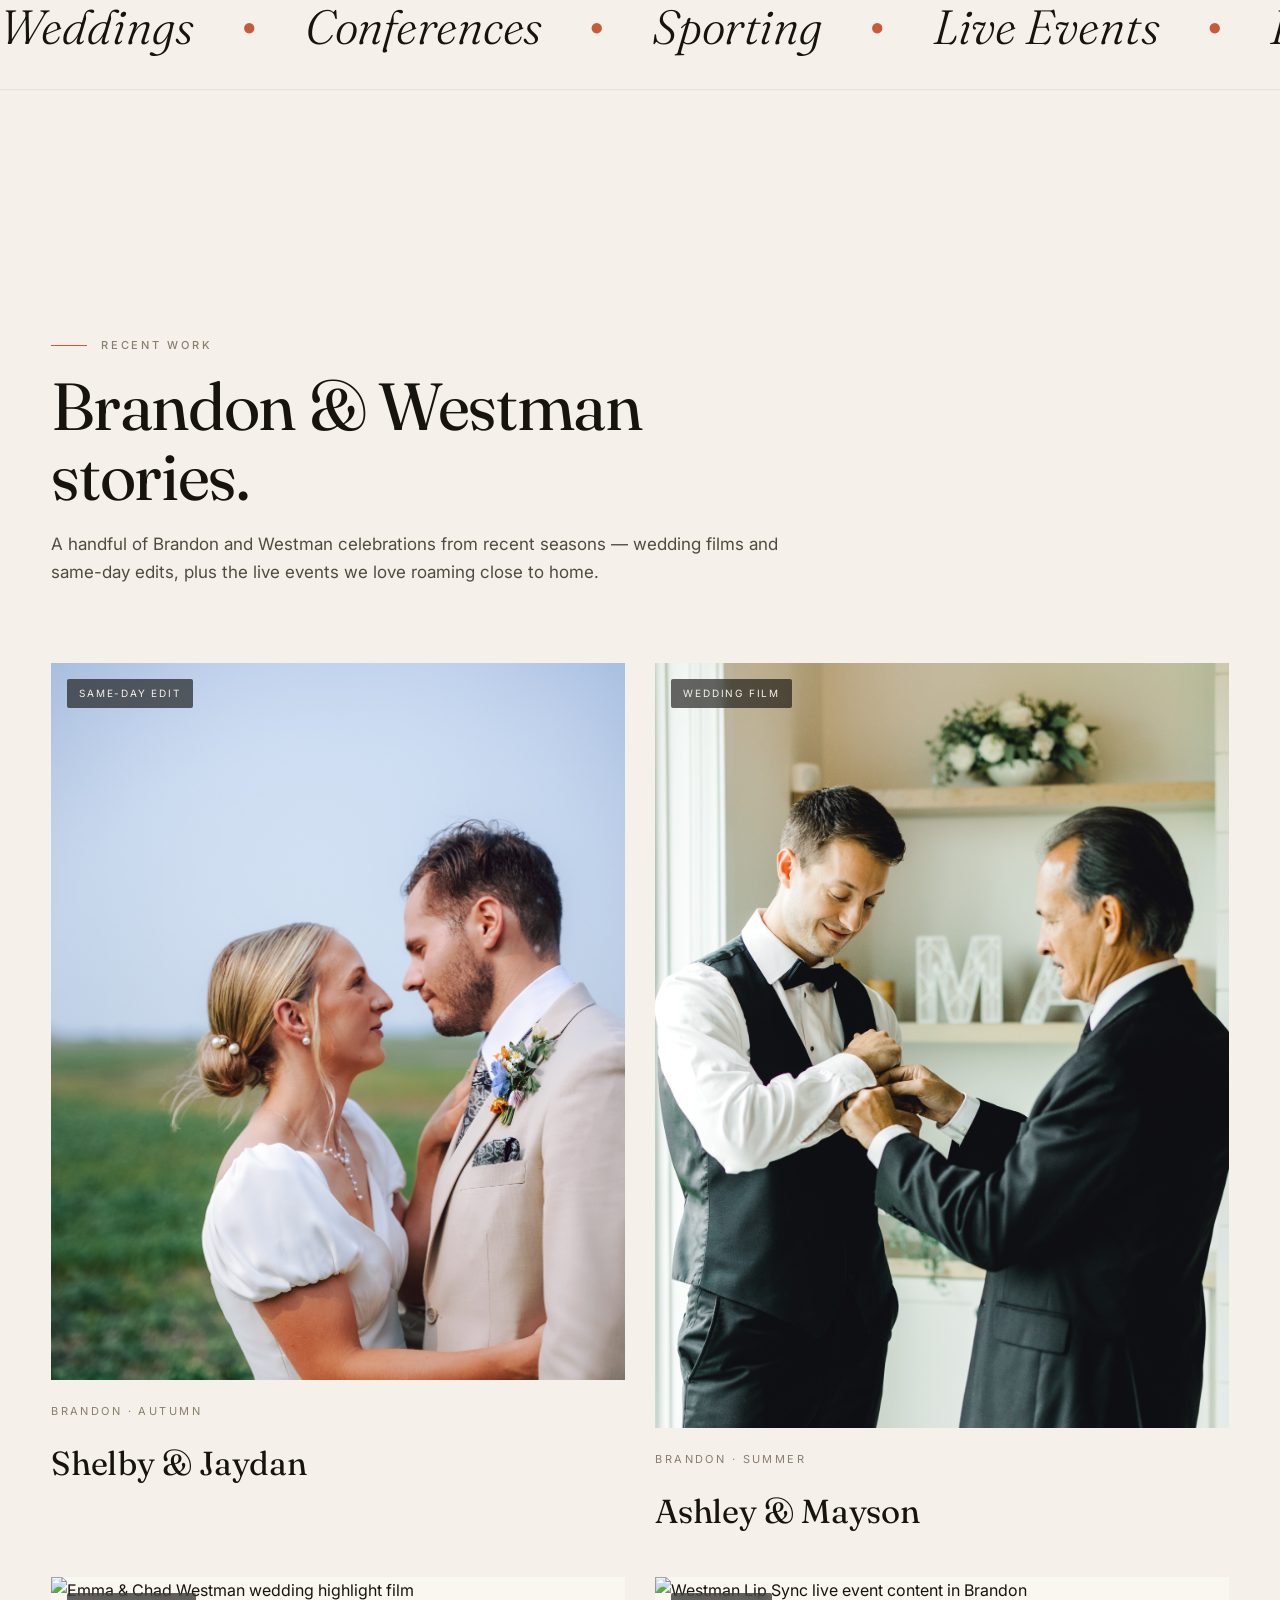
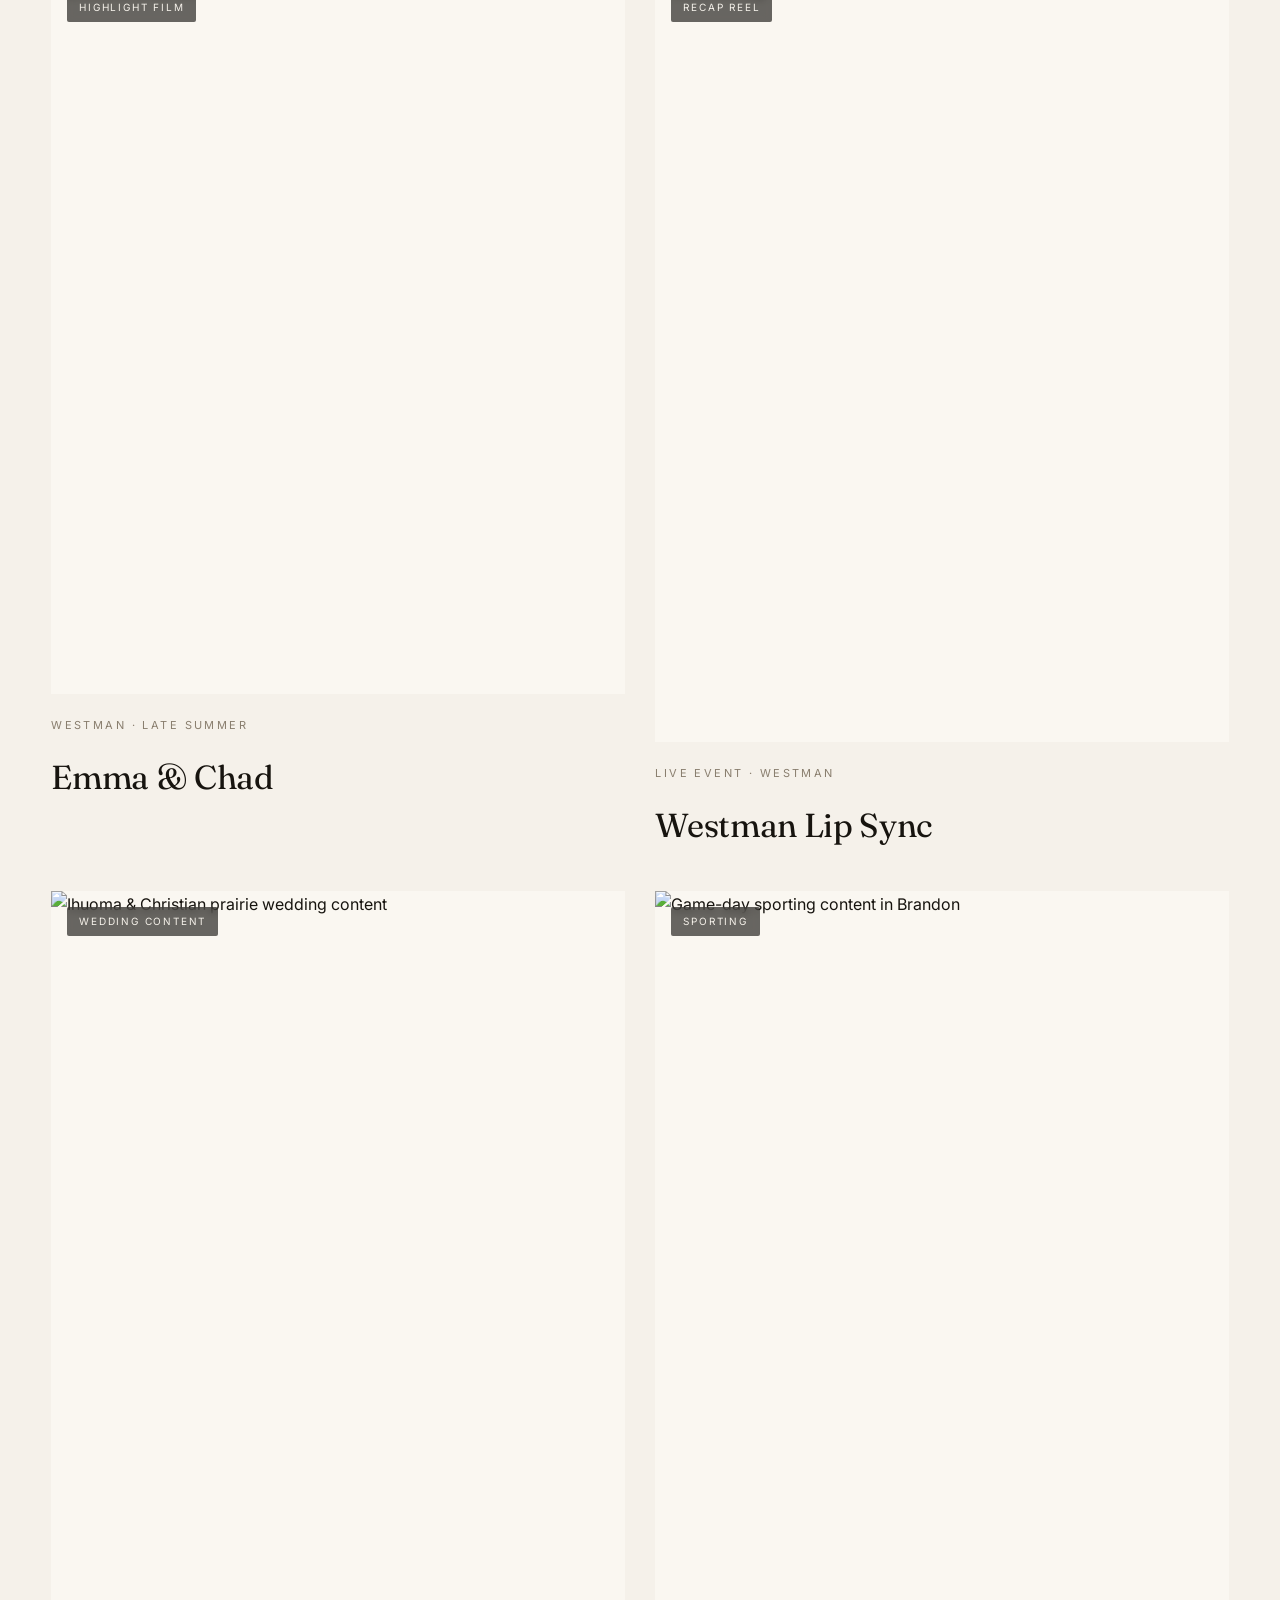
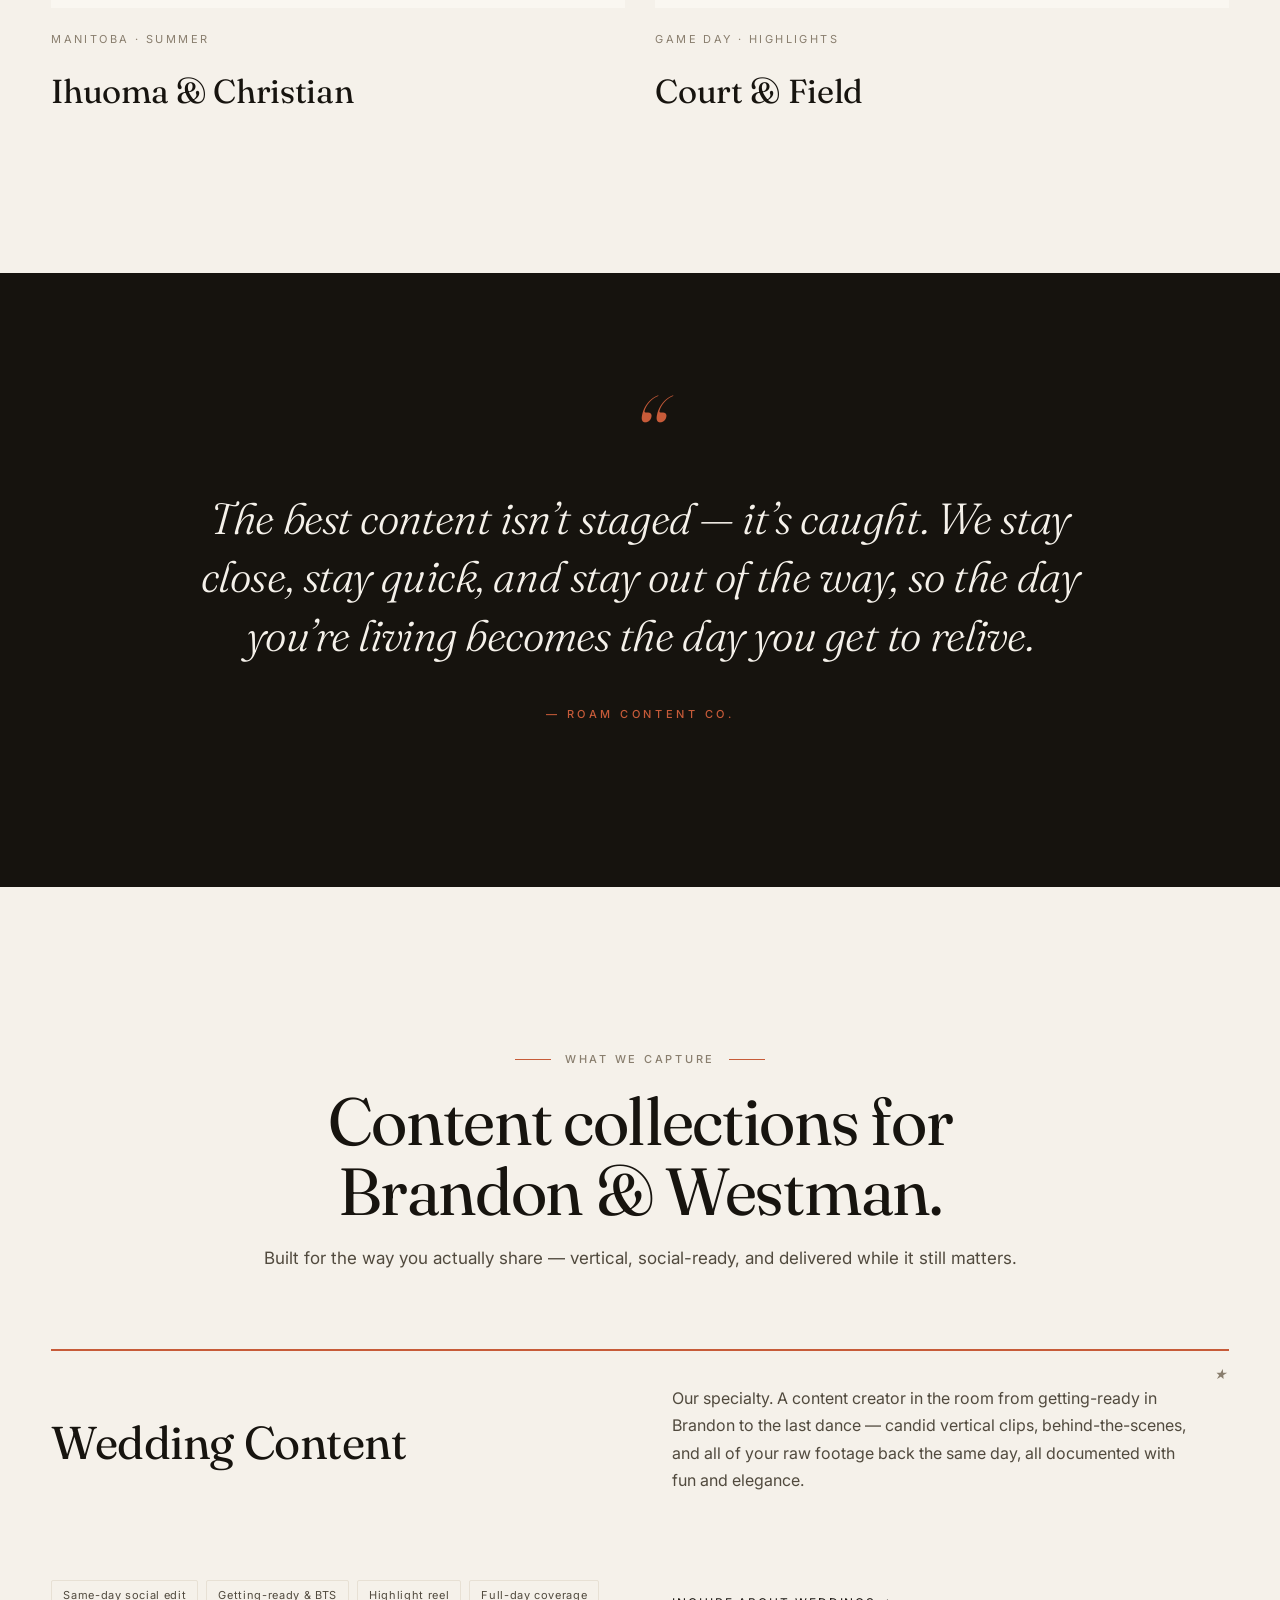
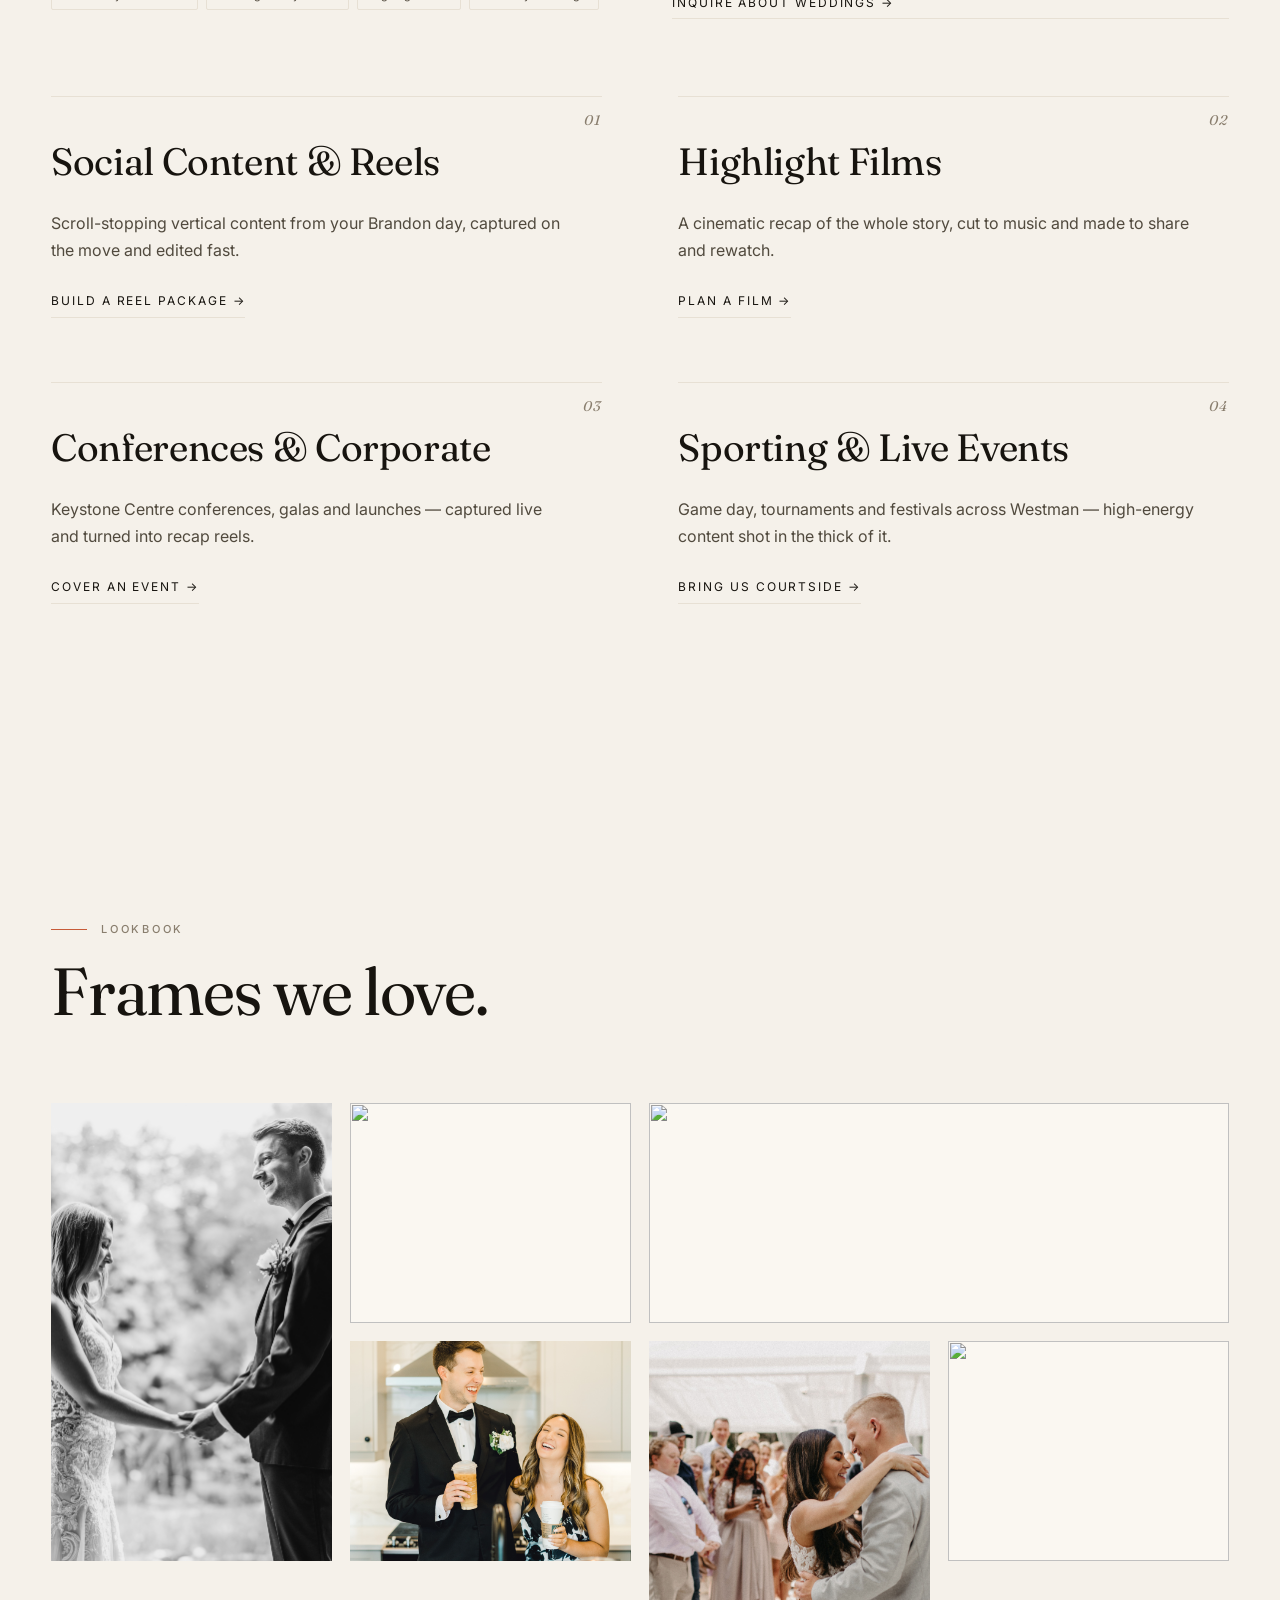
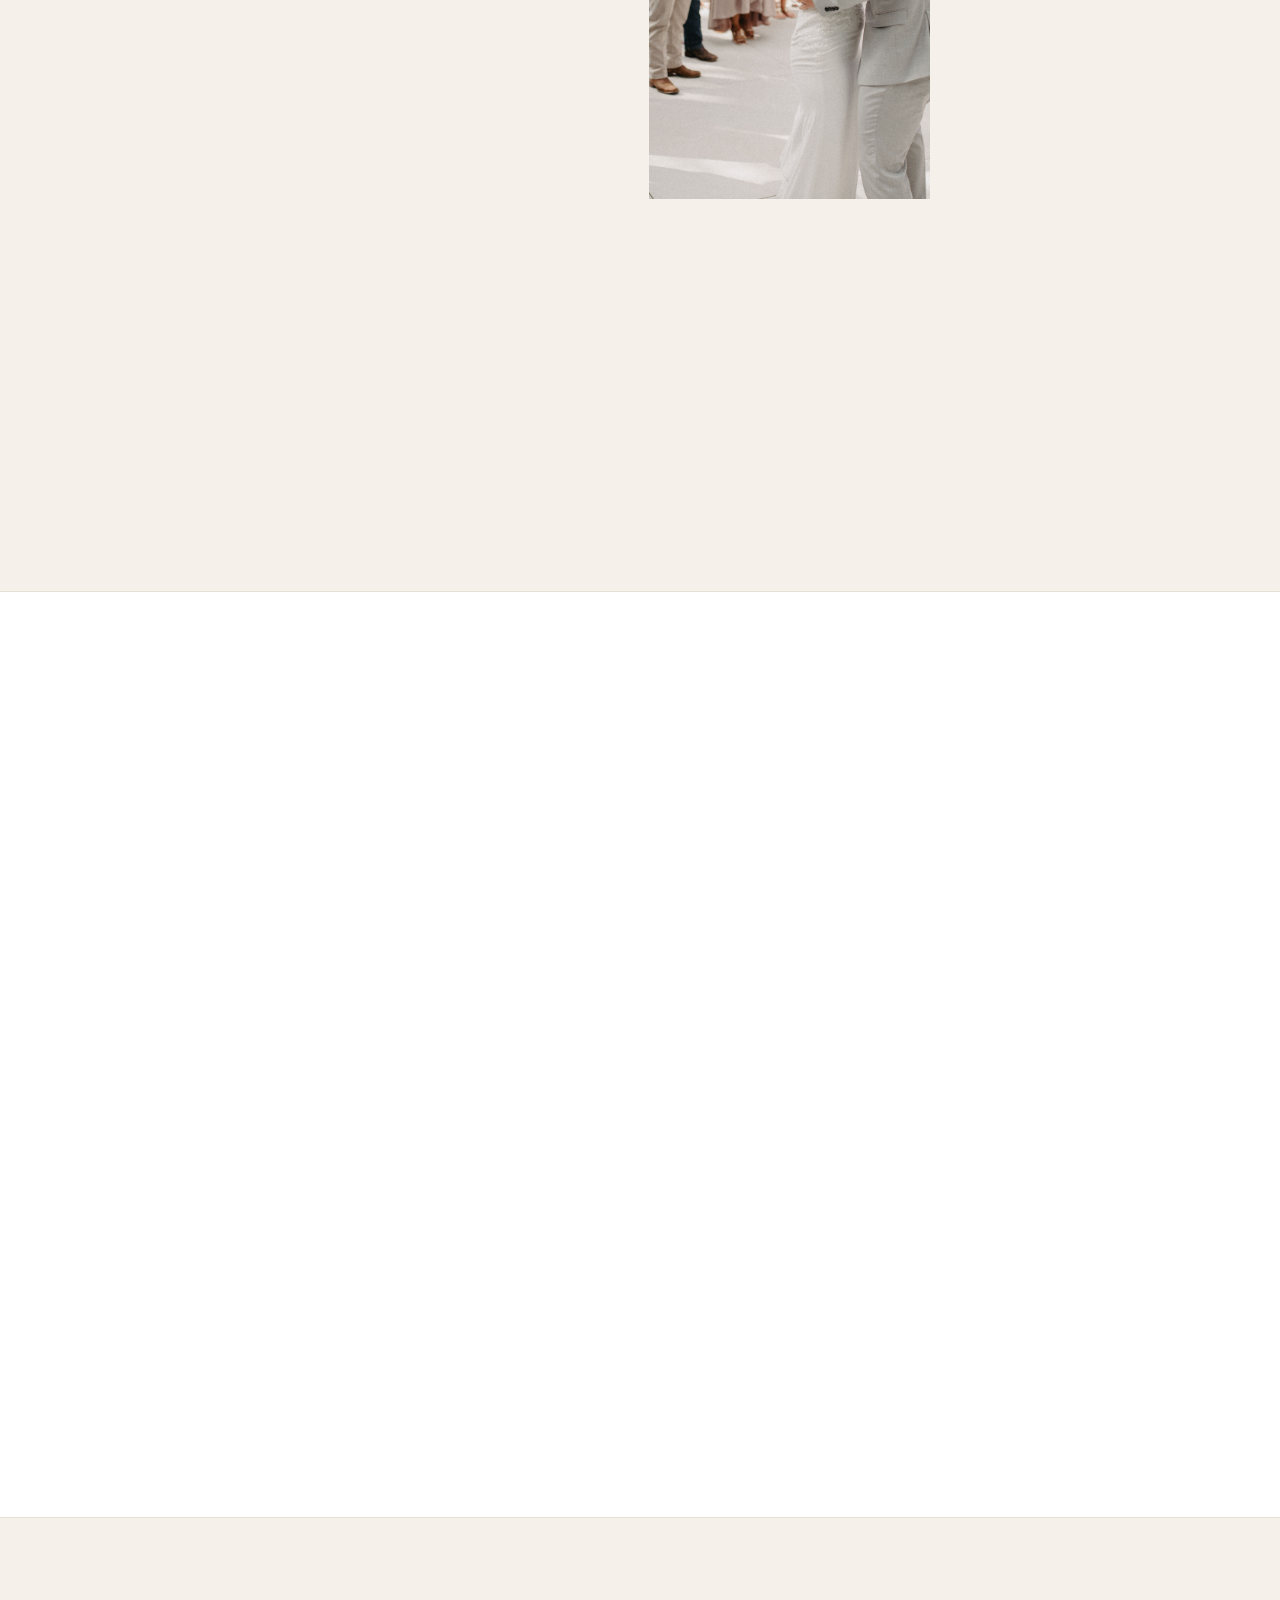
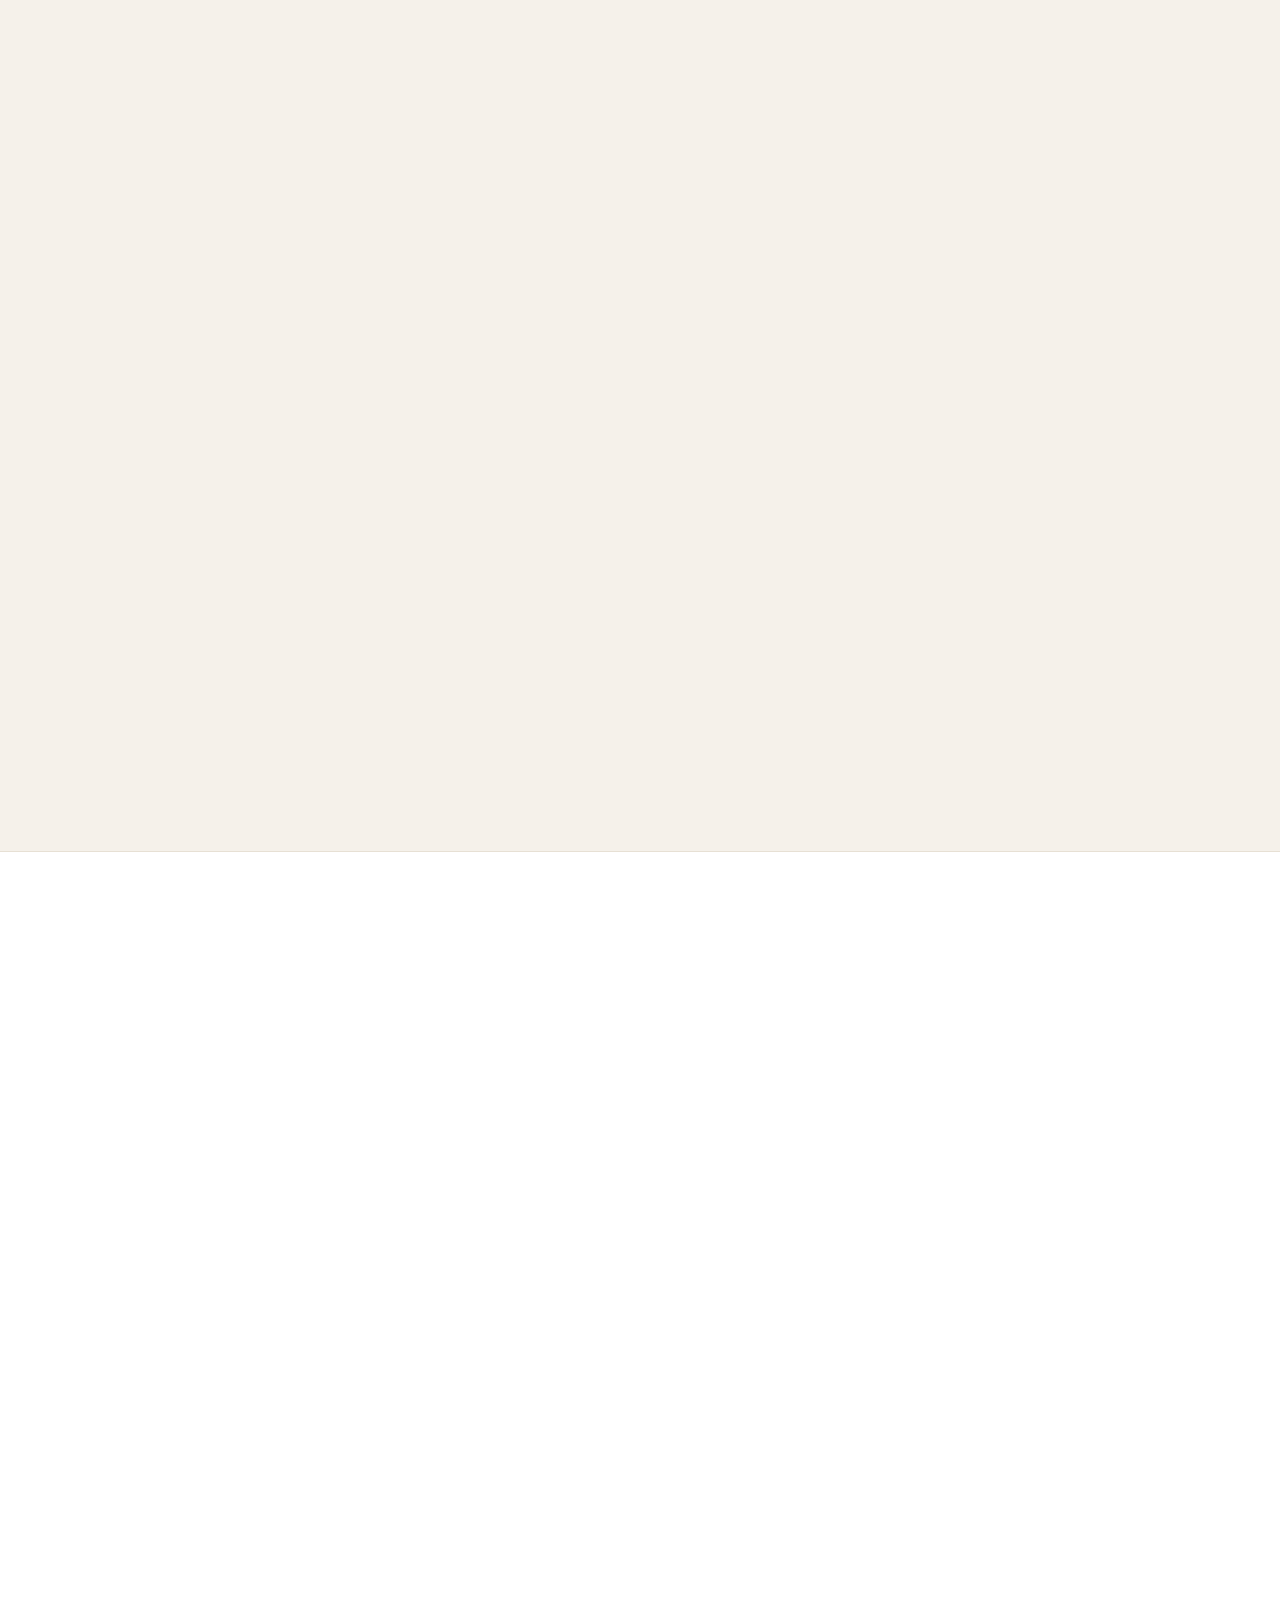
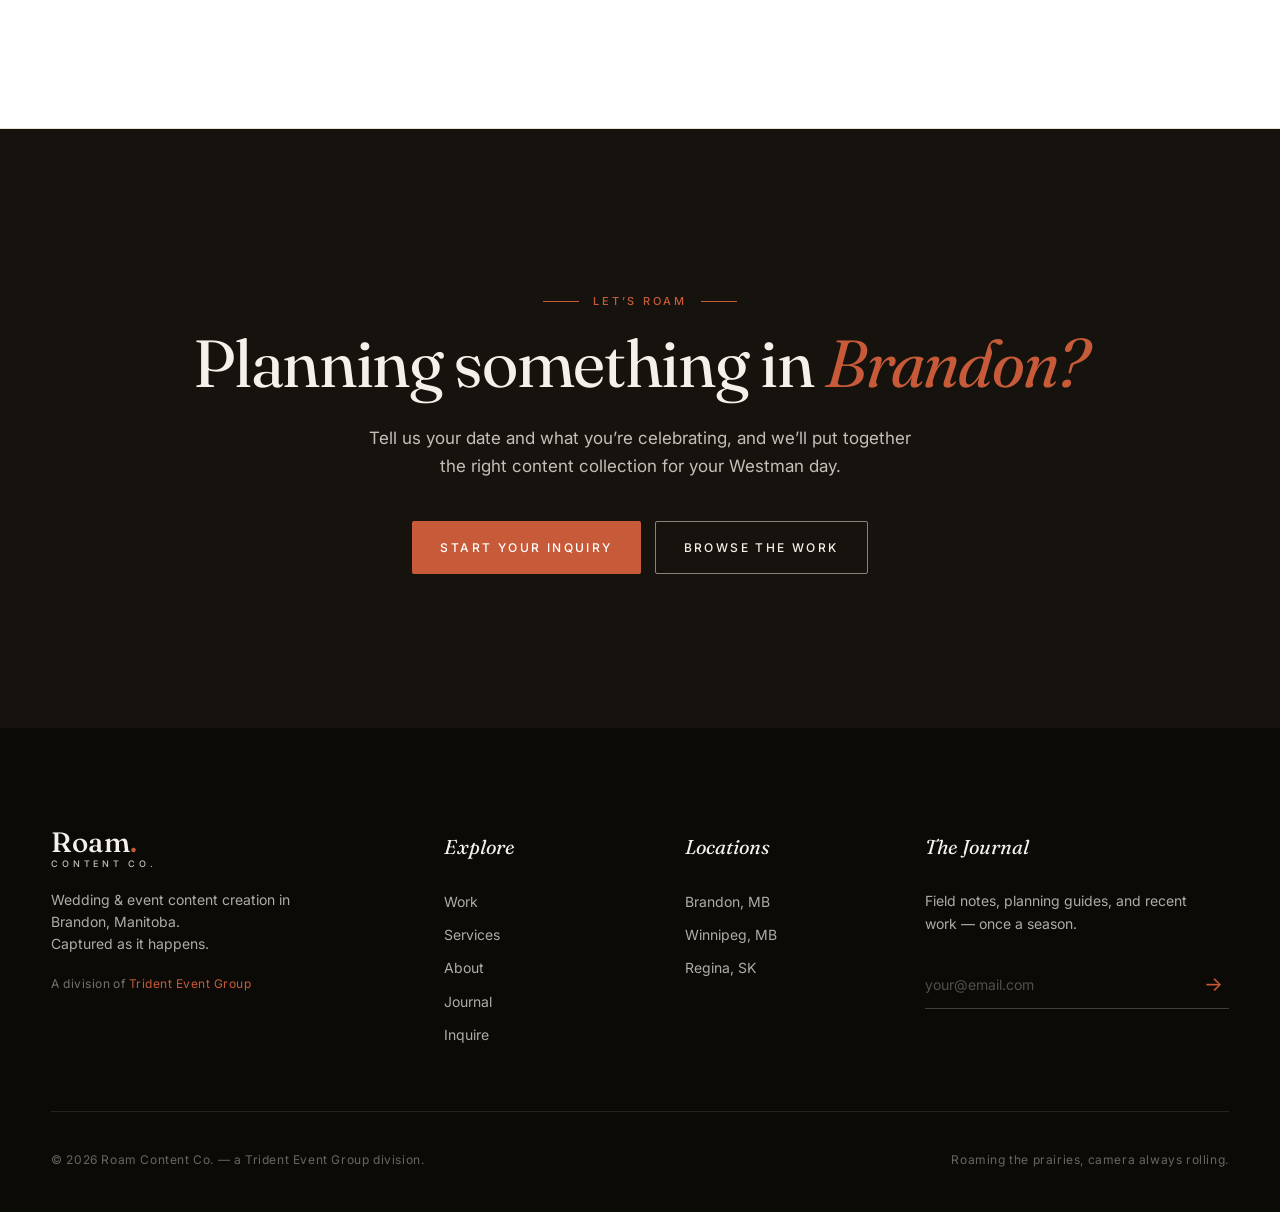
==== commit fc682ef0: "Add GA4 tracking (G-LXGWEMH9ZY) gtag.js snippet in <head> of every page, after the viewport meta. Me" ====
--- a/brandon/index.html
+++ b/brandon/index.html
@@ -4,6 +4,14 @@
 <head>
   <meta charset="UTF-8" />
   <meta name="viewport" content="width=device-width, initial-scale=1.0" />
+  <!-- Google Analytics (GA4) -->
+  <script async src="https://www.googletagmanager.com/gtag/js?id=G-LXGWEMH9ZY"></script>
+  <script>
+    window.dataLayer = window.dataLayer || [];
+    function gtag() { dataLayer.push(arguments); }
+    gtag('js', new Date());
+    gtag('config', 'G-LXGWEMH9ZY');
+  </script>
   <title>Brandon Wedding Content Creator — Reels, Recaps &amp; Same-Day Edits | Roam Content Co. (Westman, MB)</title>
   <meta name="description"
     content="Brandon-based Prairie wedding & event content creator serving Westman and all of Manitoba. Same-day wedding reels, recap videos, highlight films and behind-the-scenes content — from the Riverbank Discovery Centre to Clear Lake. Inquire today." />
--- a/styles.css
+++ b/styles.css
@@ -517,12 +517,26 @@
   gap: clamp(36px, 5vw, 70px) clamp(40px, 6vw, 100px);
 }
 .service { border-top: 1px solid var(--line); padding-top: 34px; position: relative; }
-.service--feature { grid-column: 1 / -1; border-top: 2px solid var(--ember); }
+.service--feature {
+  grid-column: 1 / -1; border-top: 2px solid var(--ember);
+  display: grid; grid-template-columns: 1fr 1fr;
+  gap: clamp(30px, 5vw, 72px); align-items: center;
+}
+/* Sits in the padding gap above the content so it clears the card image */
 .service__num {
-  position: absolute; top: 34px; right: 0;
+  position: absolute; top: 12px; right: 0;
   font-family: var(--display);
   font-size: 14px; letter-spacing: 0.1em; color: var(--taupe); font-style: italic;
 }
+.service__media { margin: 0 0 26px; overflow: hidden; background: var(--line); }
+.service__media img {
+  display: block; width: 100%;
+  aspect-ratio: 3 / 2; object-fit: cover;
+  transition: transform 700ms cubic-bezier(0.2, 0.7, 0.2, 1);
+}
+.service:hover .service__media img { transform: scale(1.04); }
+.service--feature .service__media { margin: 0; }
+.service--feature .service__media img { aspect-ratio: 4 / 5; }
 .service h3 { font-size: clamp(27px, 3vw, 38px); font-weight: 400; margin: 0 0 16px; letter-spacing: -0.01em; }
 .service--feature h3 { font-size: clamp(30px, 3.6vw, 46px); }
 .service p { color: var(--ink-soft); max-width: 520px; margin: 0 0 22px; font-size: 16px; line-height: 1.7; }
@@ -833,6 +847,9 @@
   .featured__grid { gap: 36px; }
   .couple, .couple--tall { grid-column: span 12; }
   .experience__grid { grid-template-columns: 1fr; }
+  .service--feature { grid-template-columns: 1fr; gap: 28px; }
+  .service--feature .service__media { order: -1; }
+  .service--feature .service__media img { aspect-ratio: 3 / 2; }
   .masonry { grid-template-columns: repeat(2, 1fr); grid-auto-rows: 200px; }
   .masonry__item--wide { grid-column: span 2; }
   .about__grid { grid-template-columns: 1fr; }
